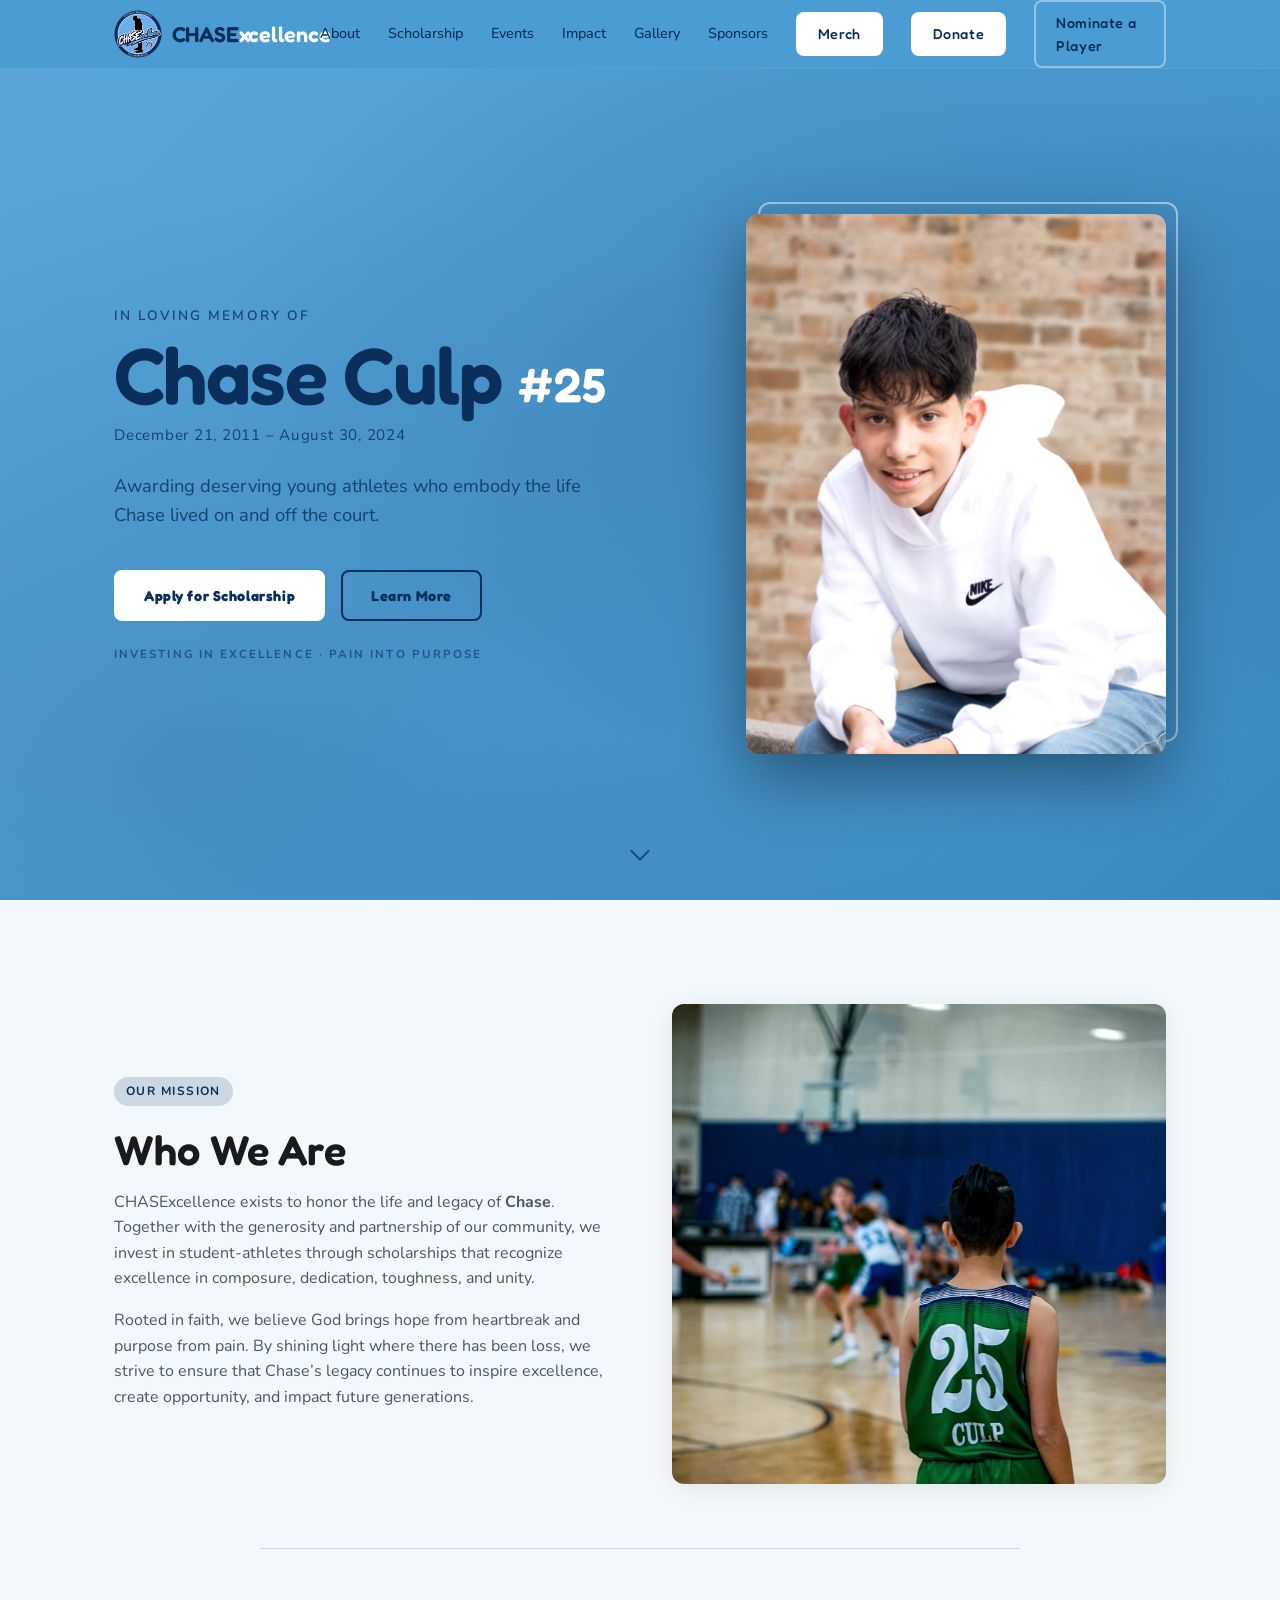
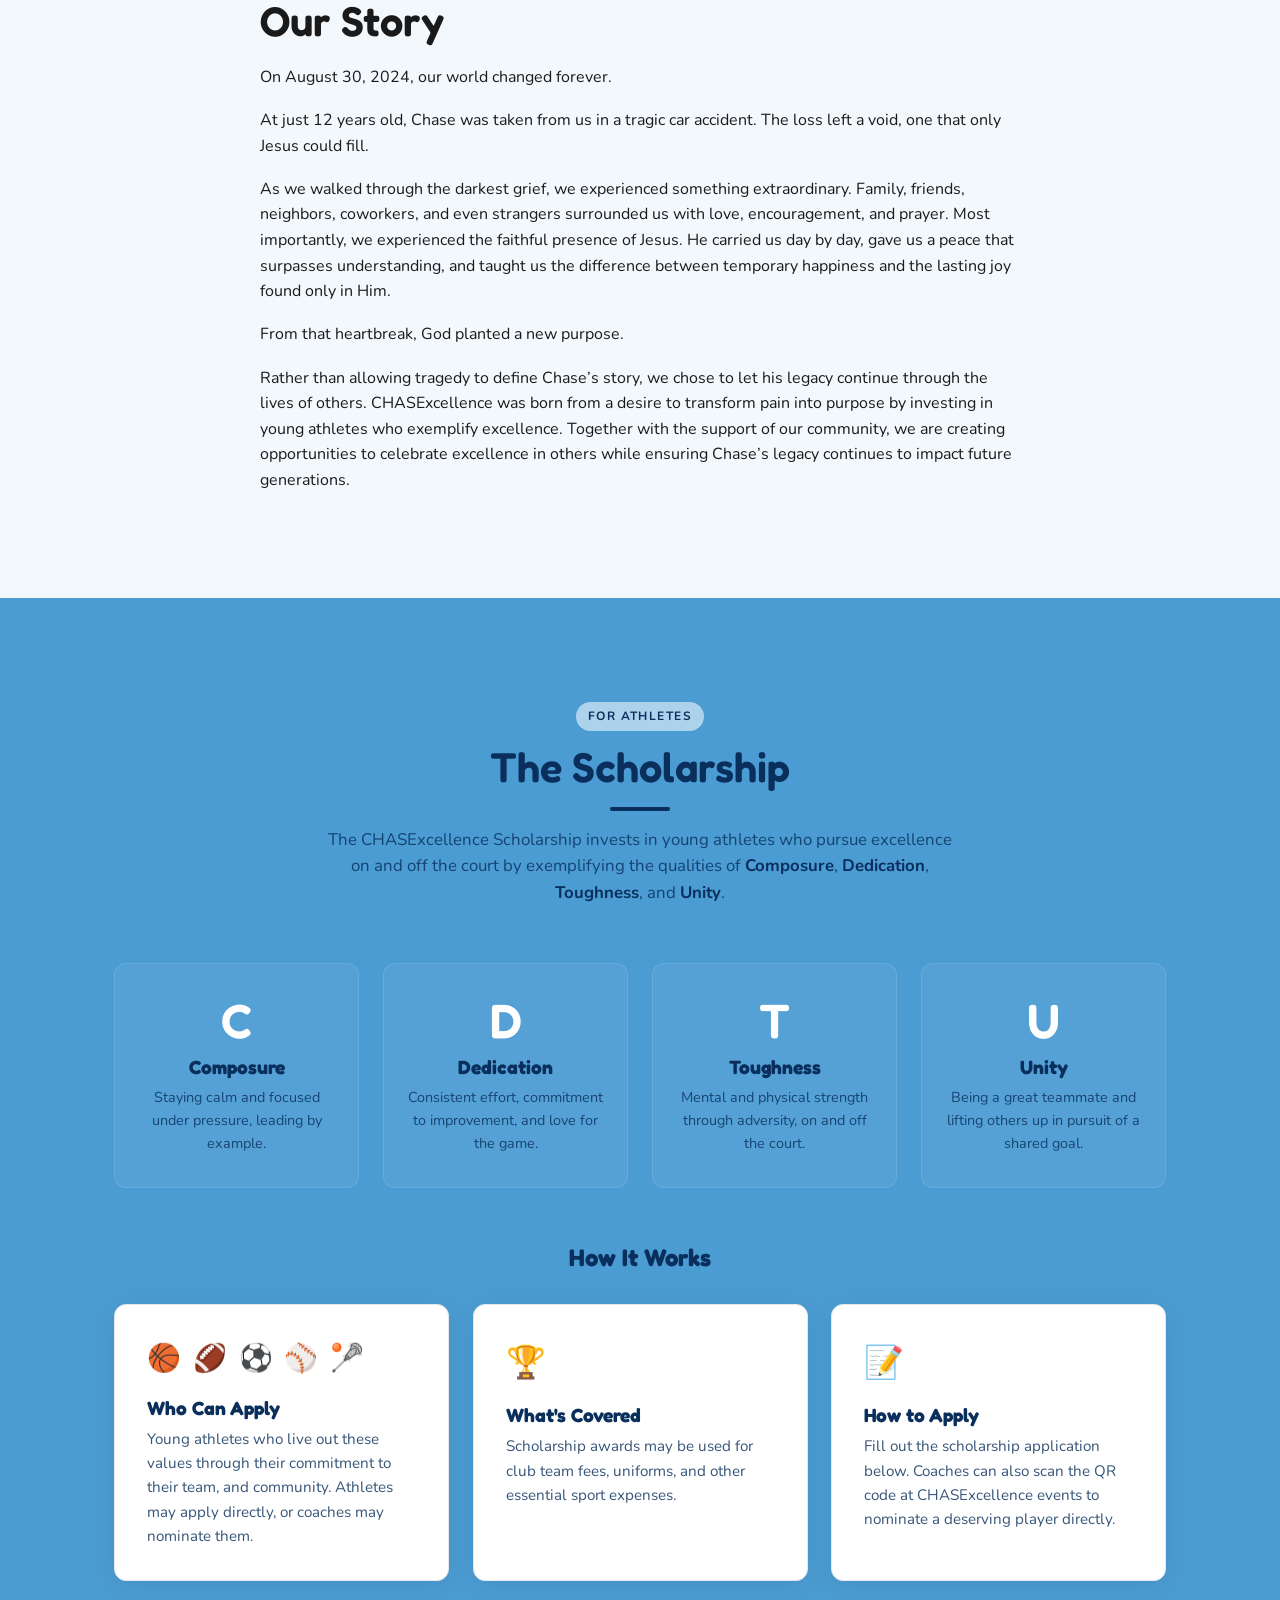
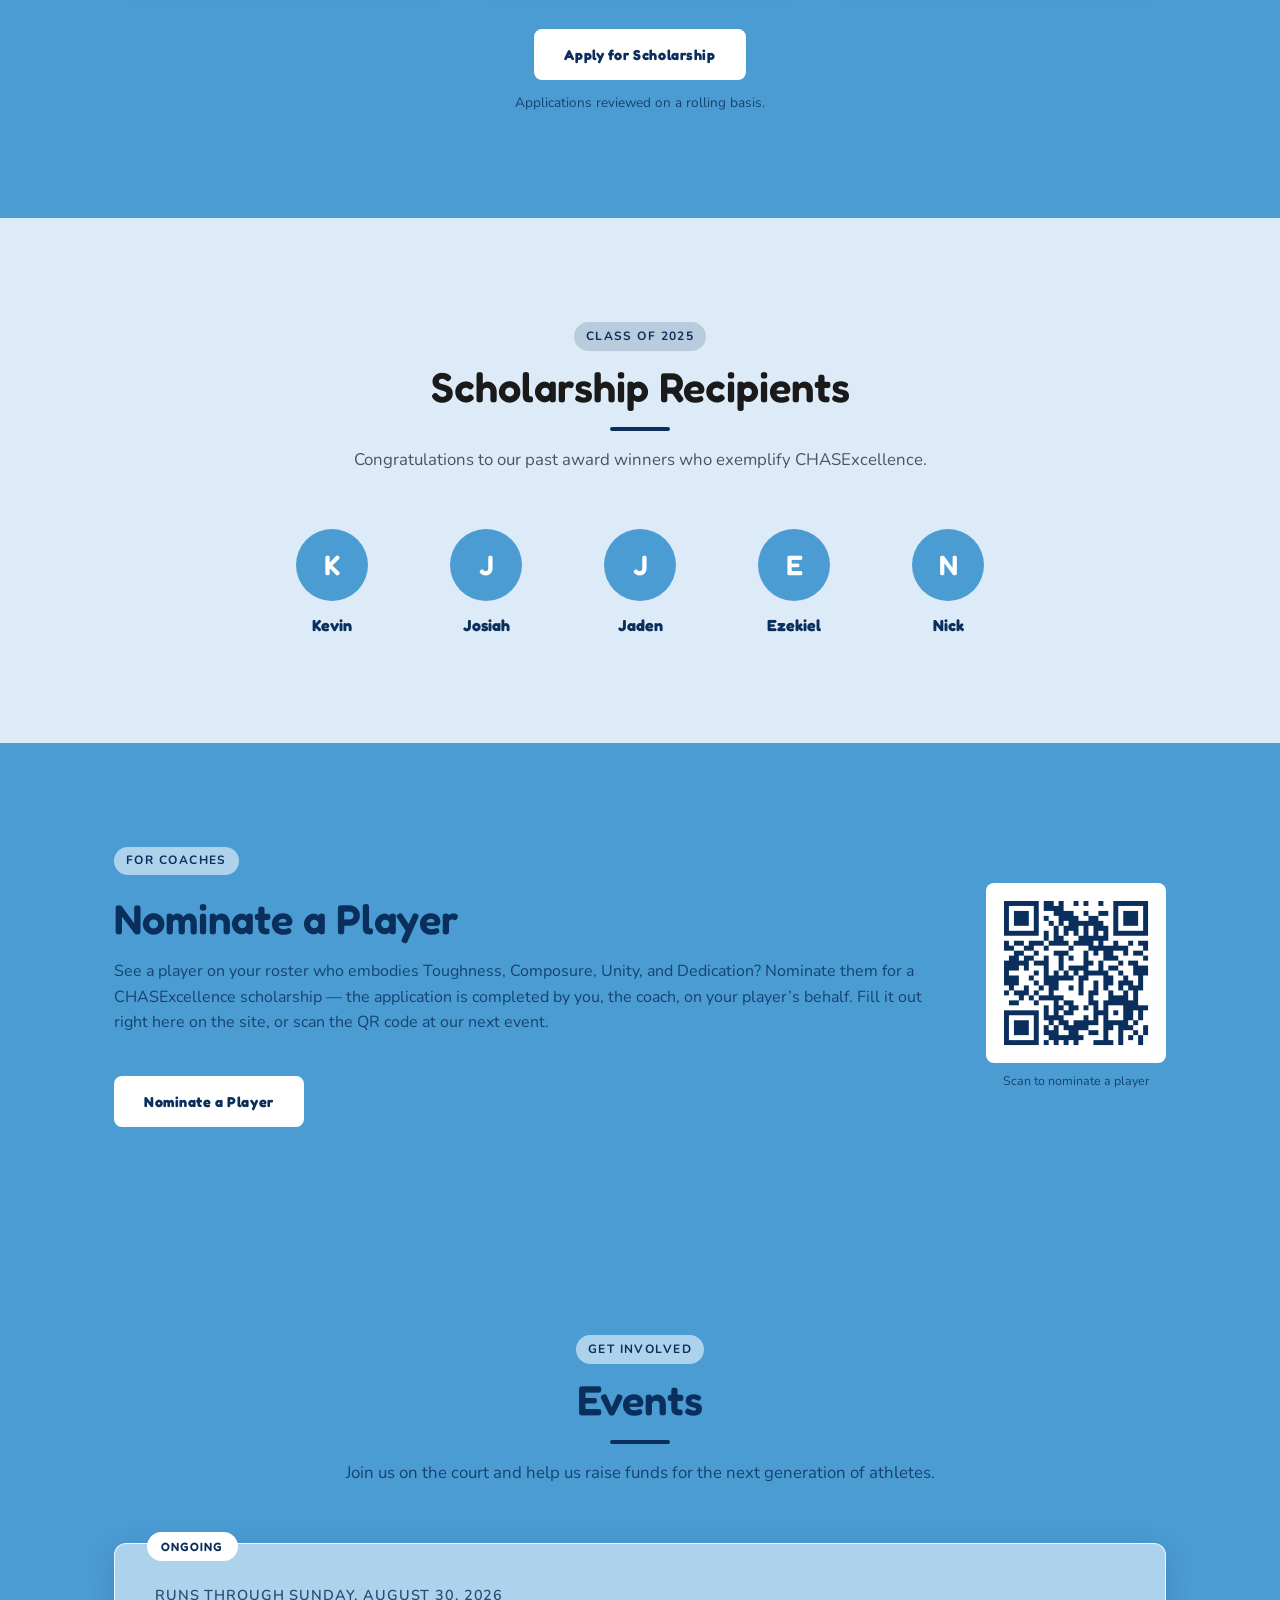
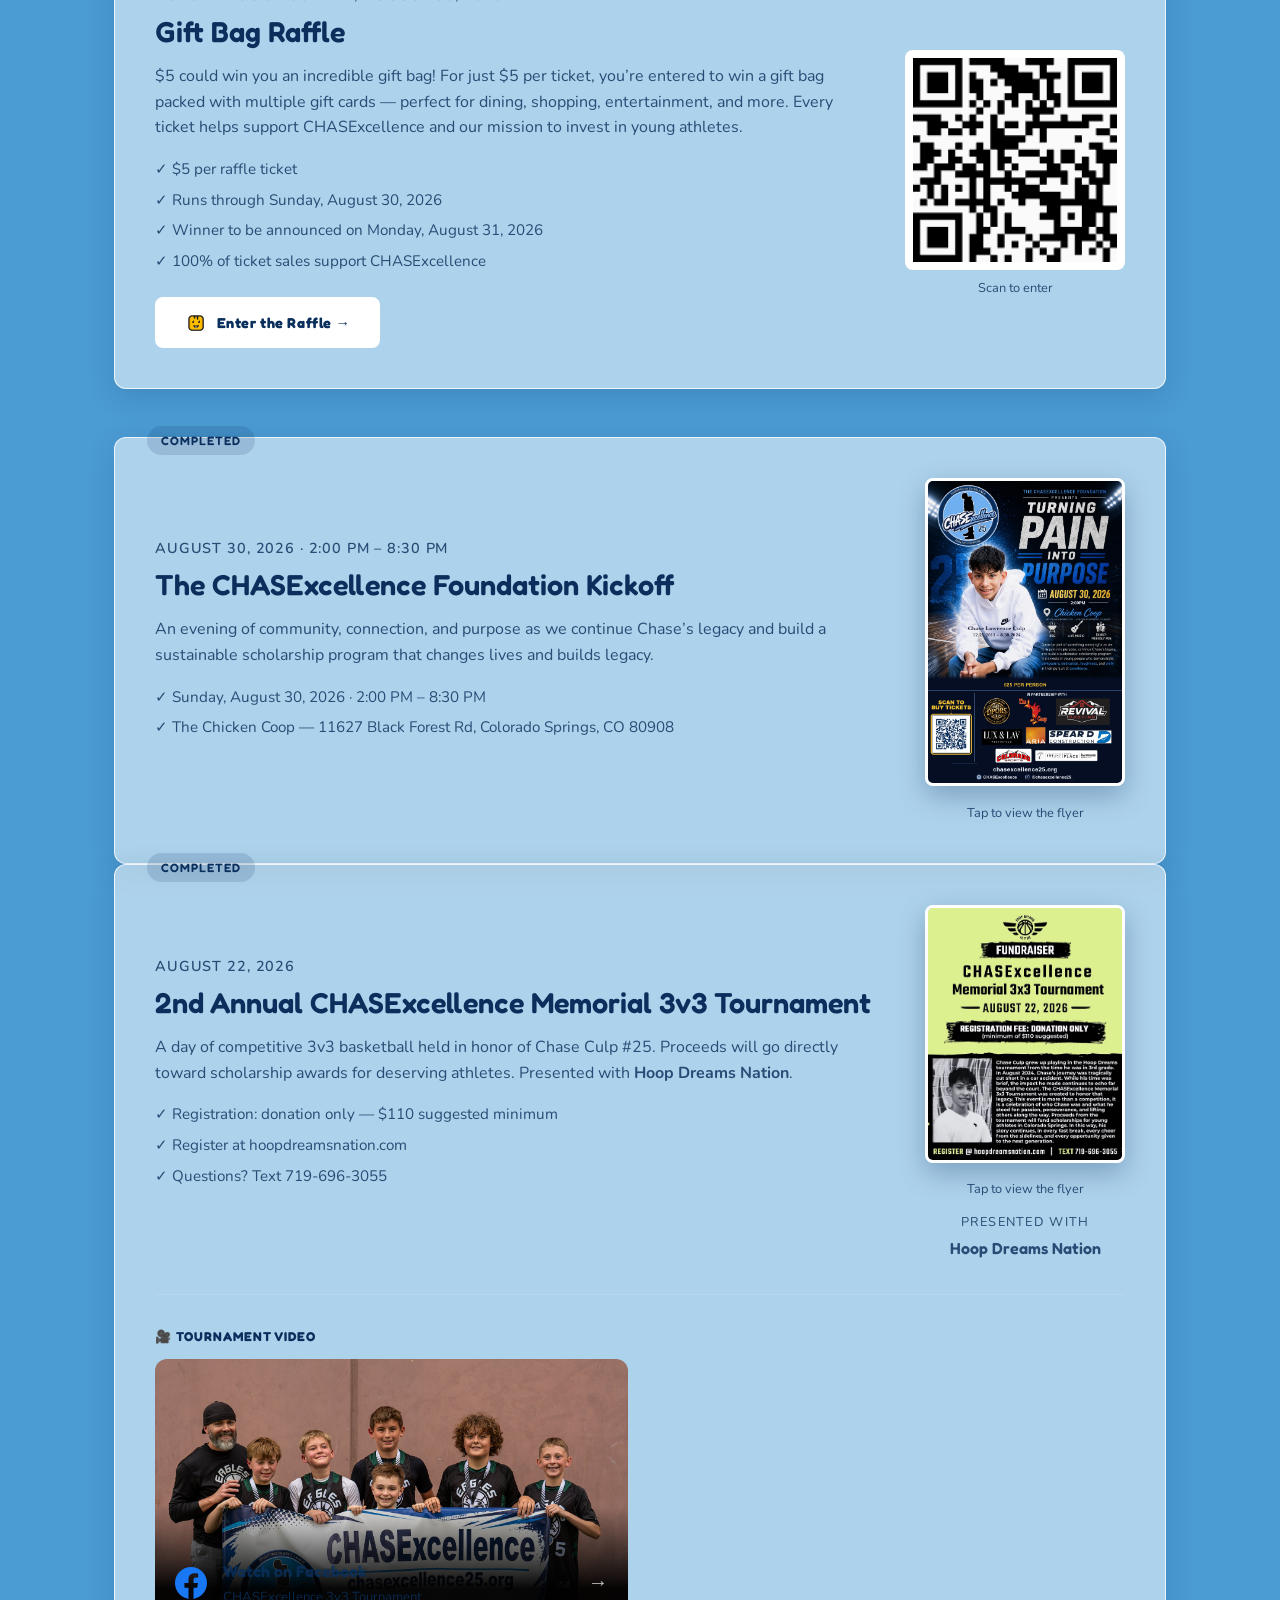
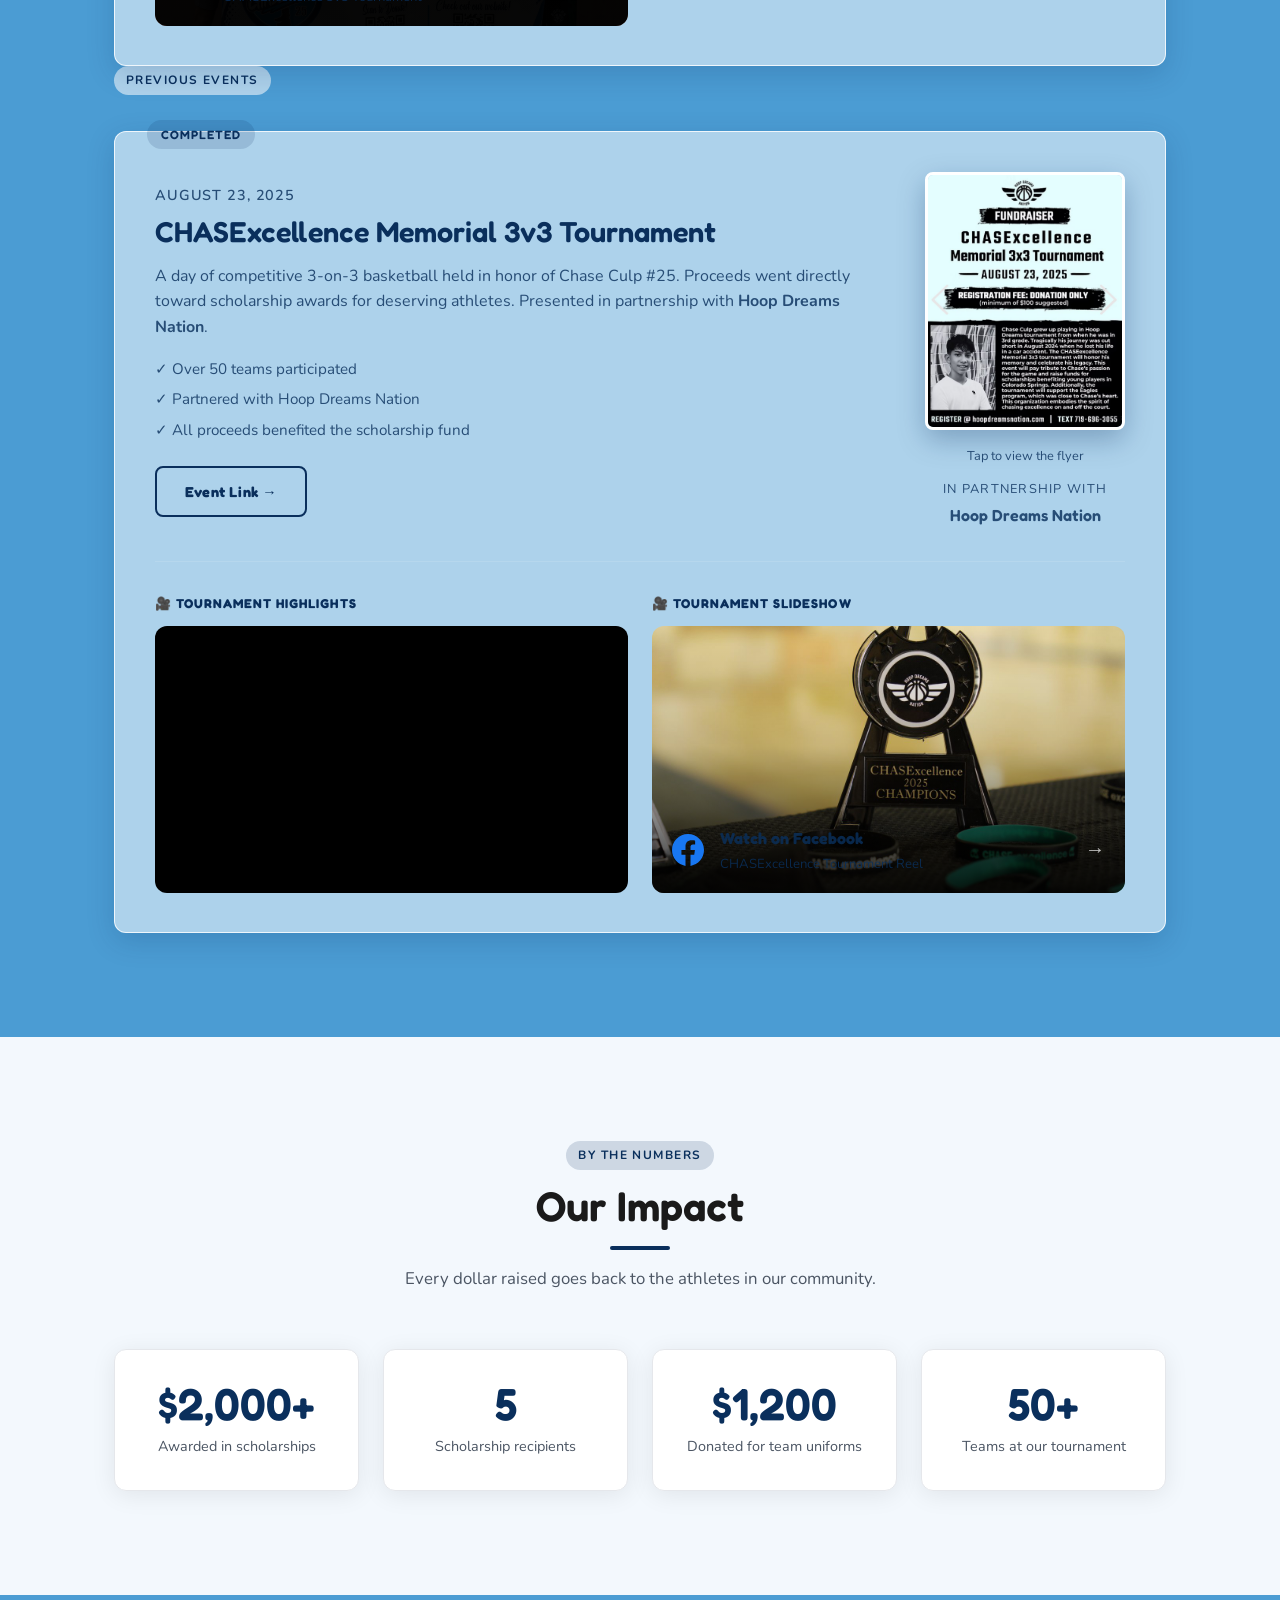
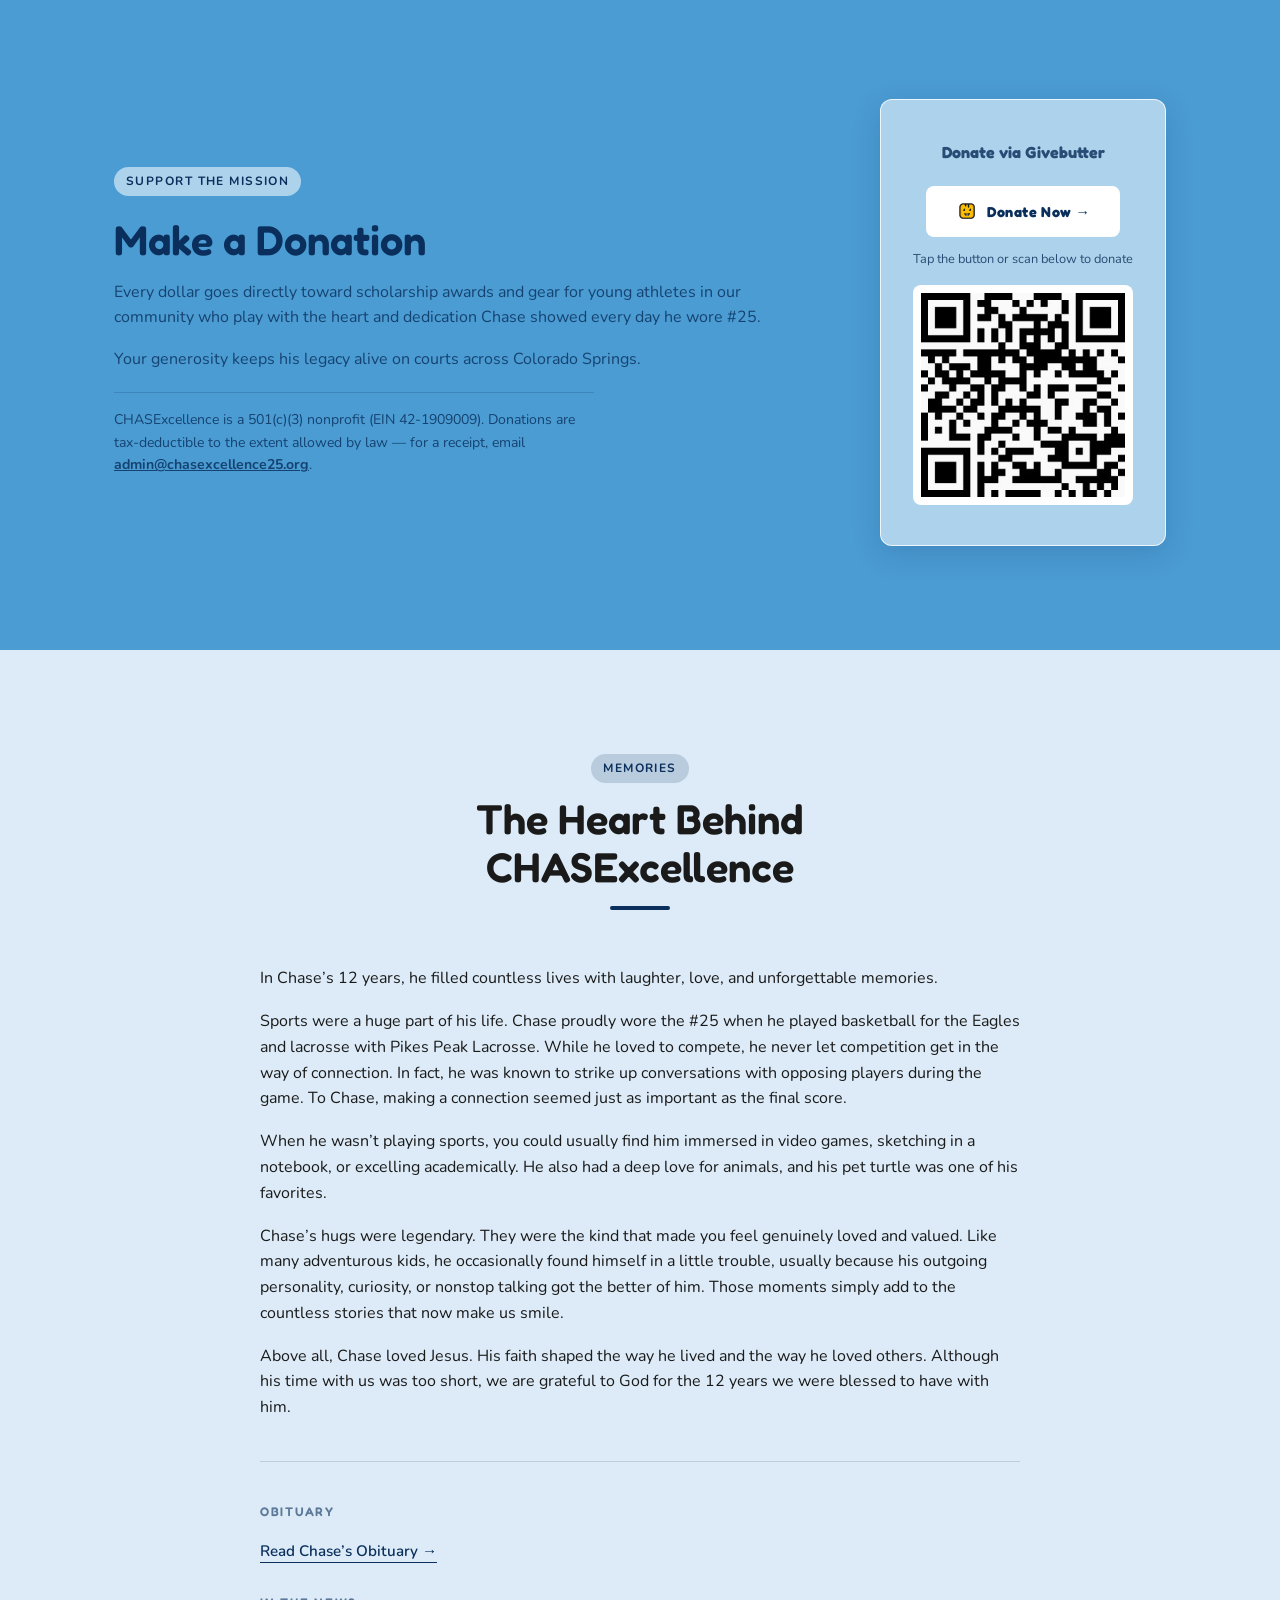
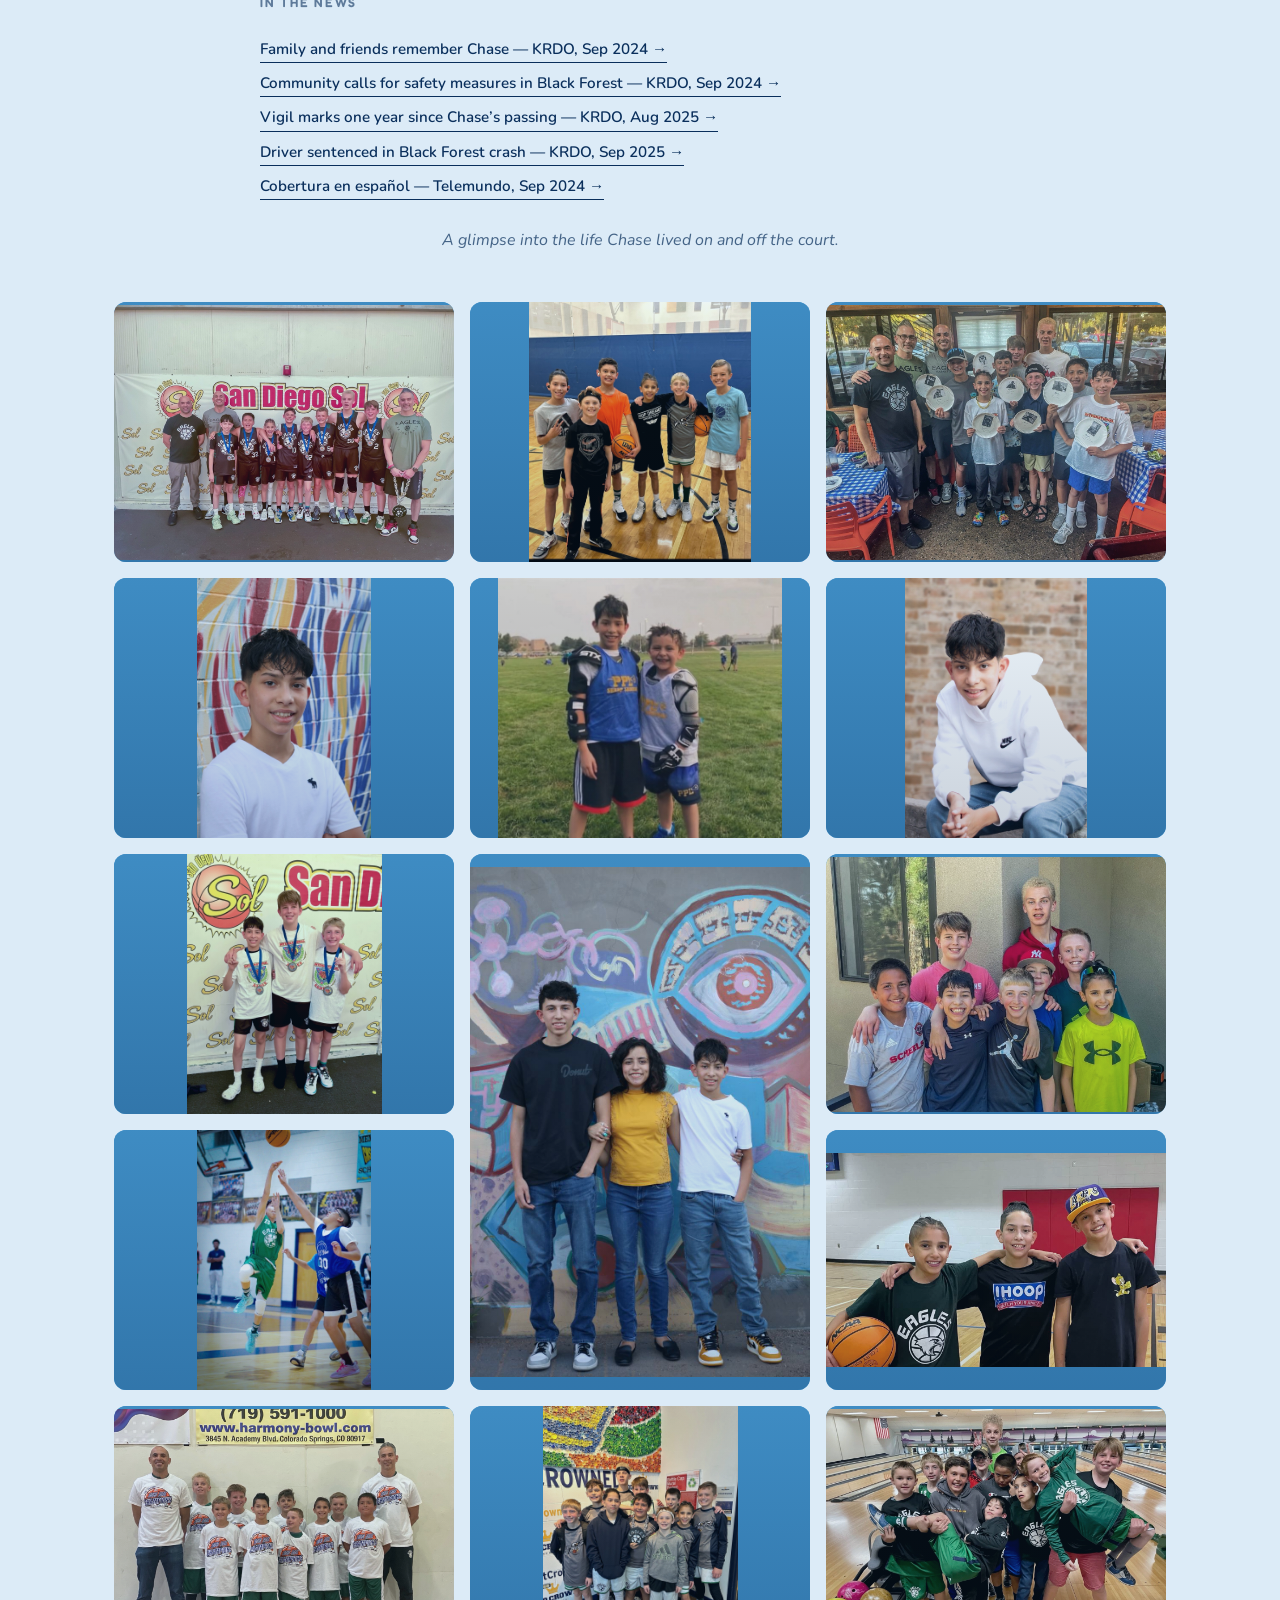
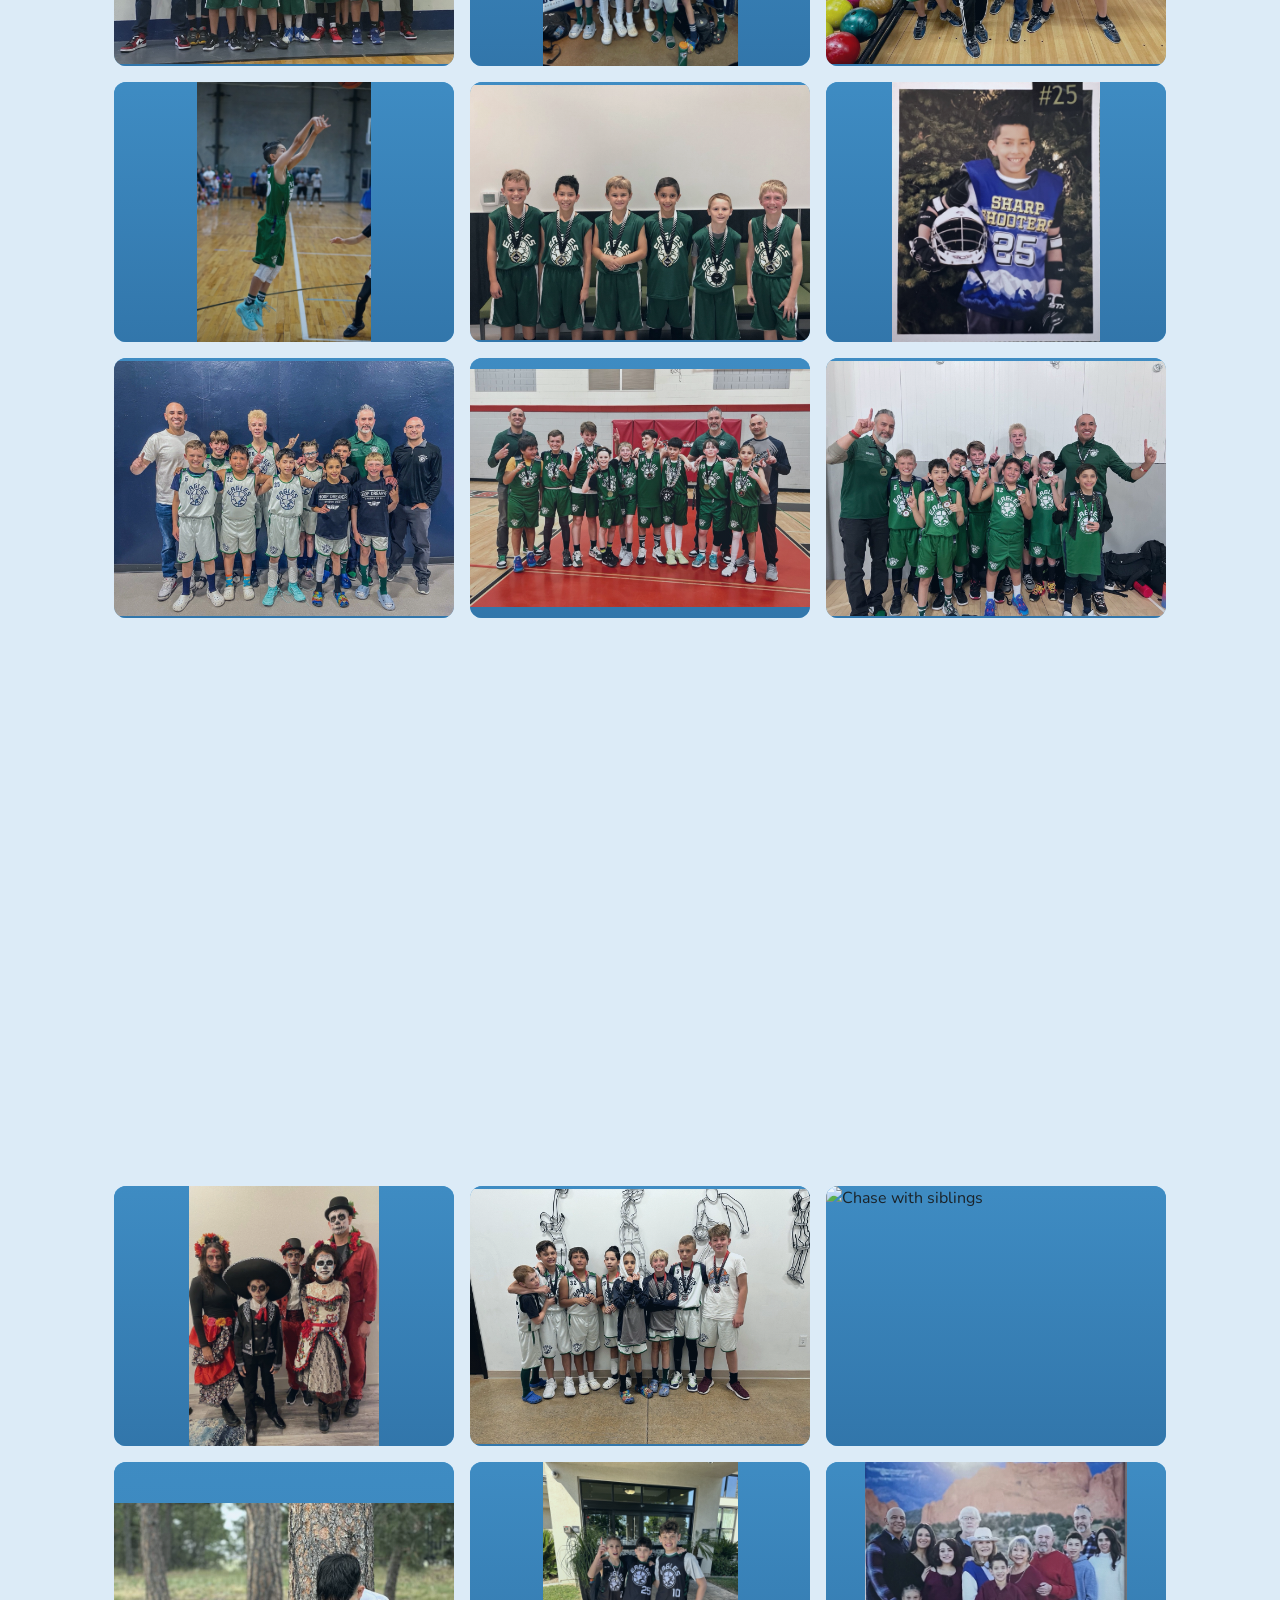
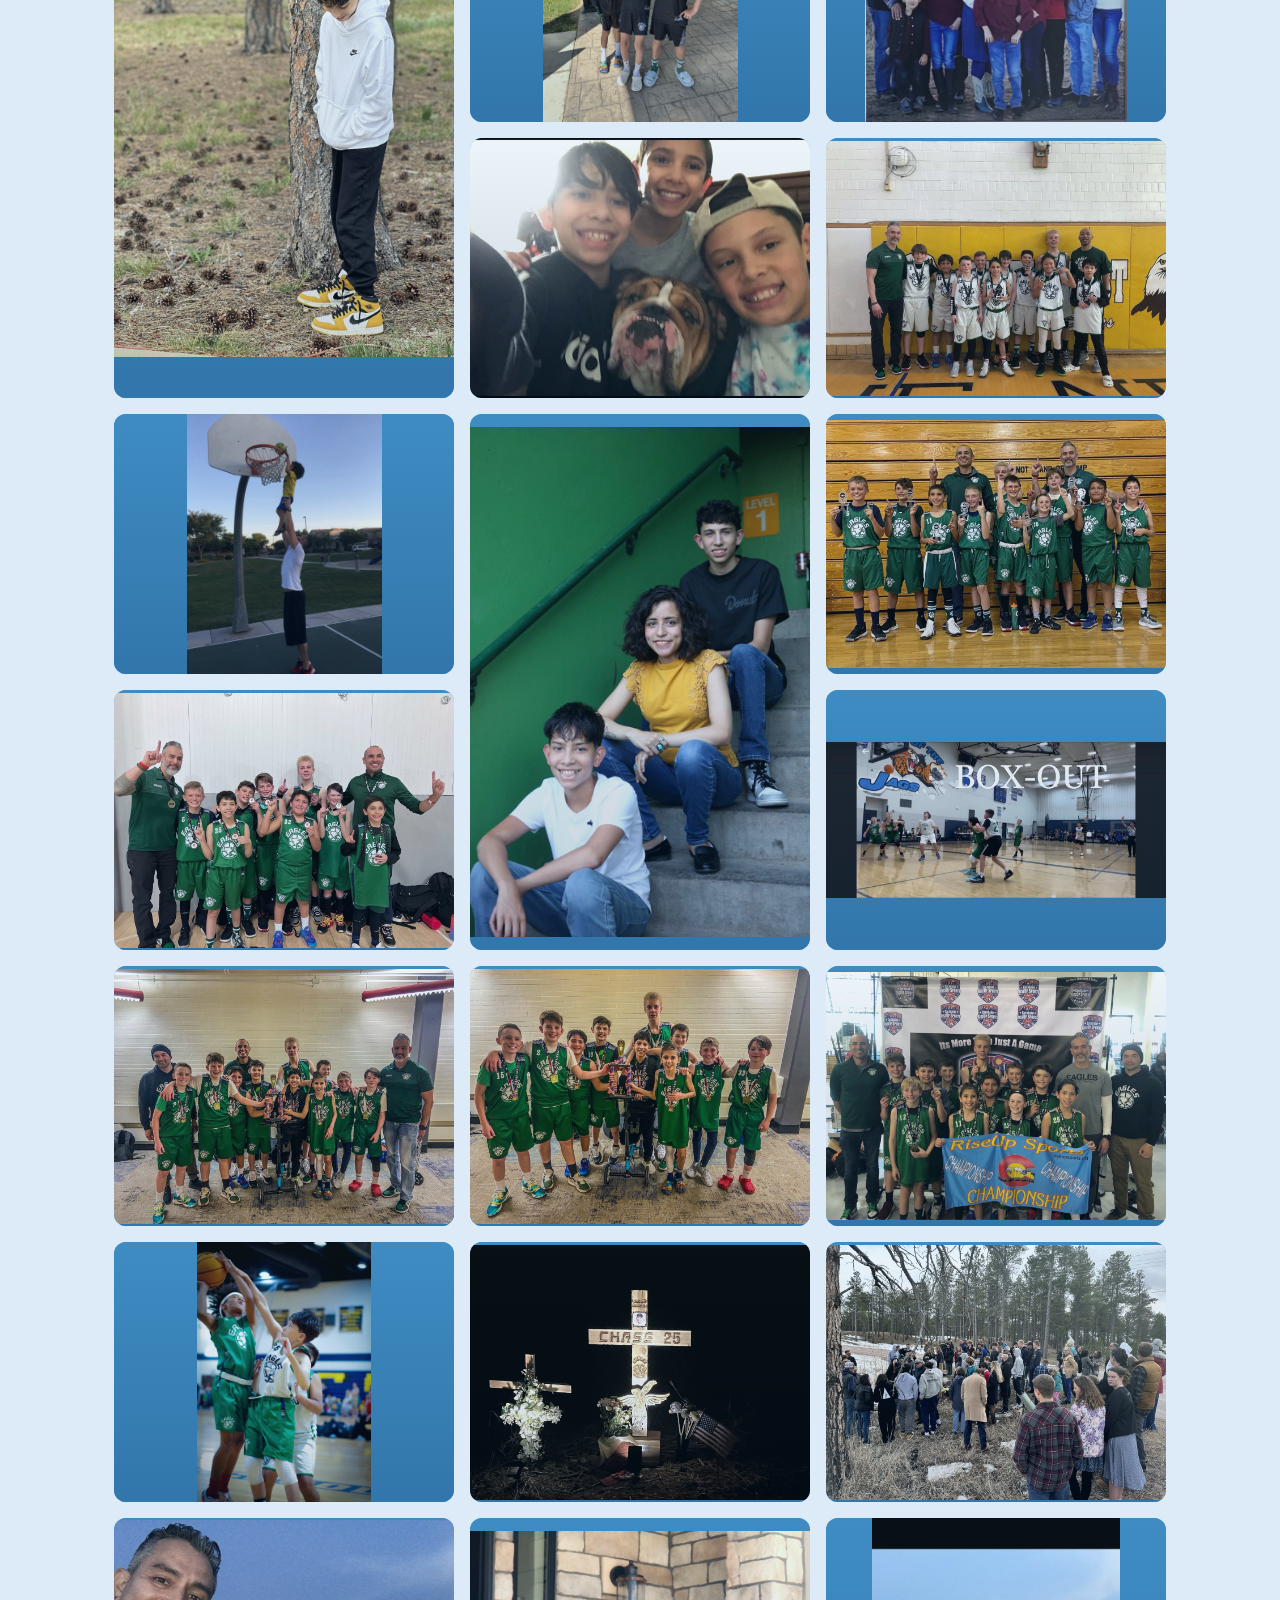
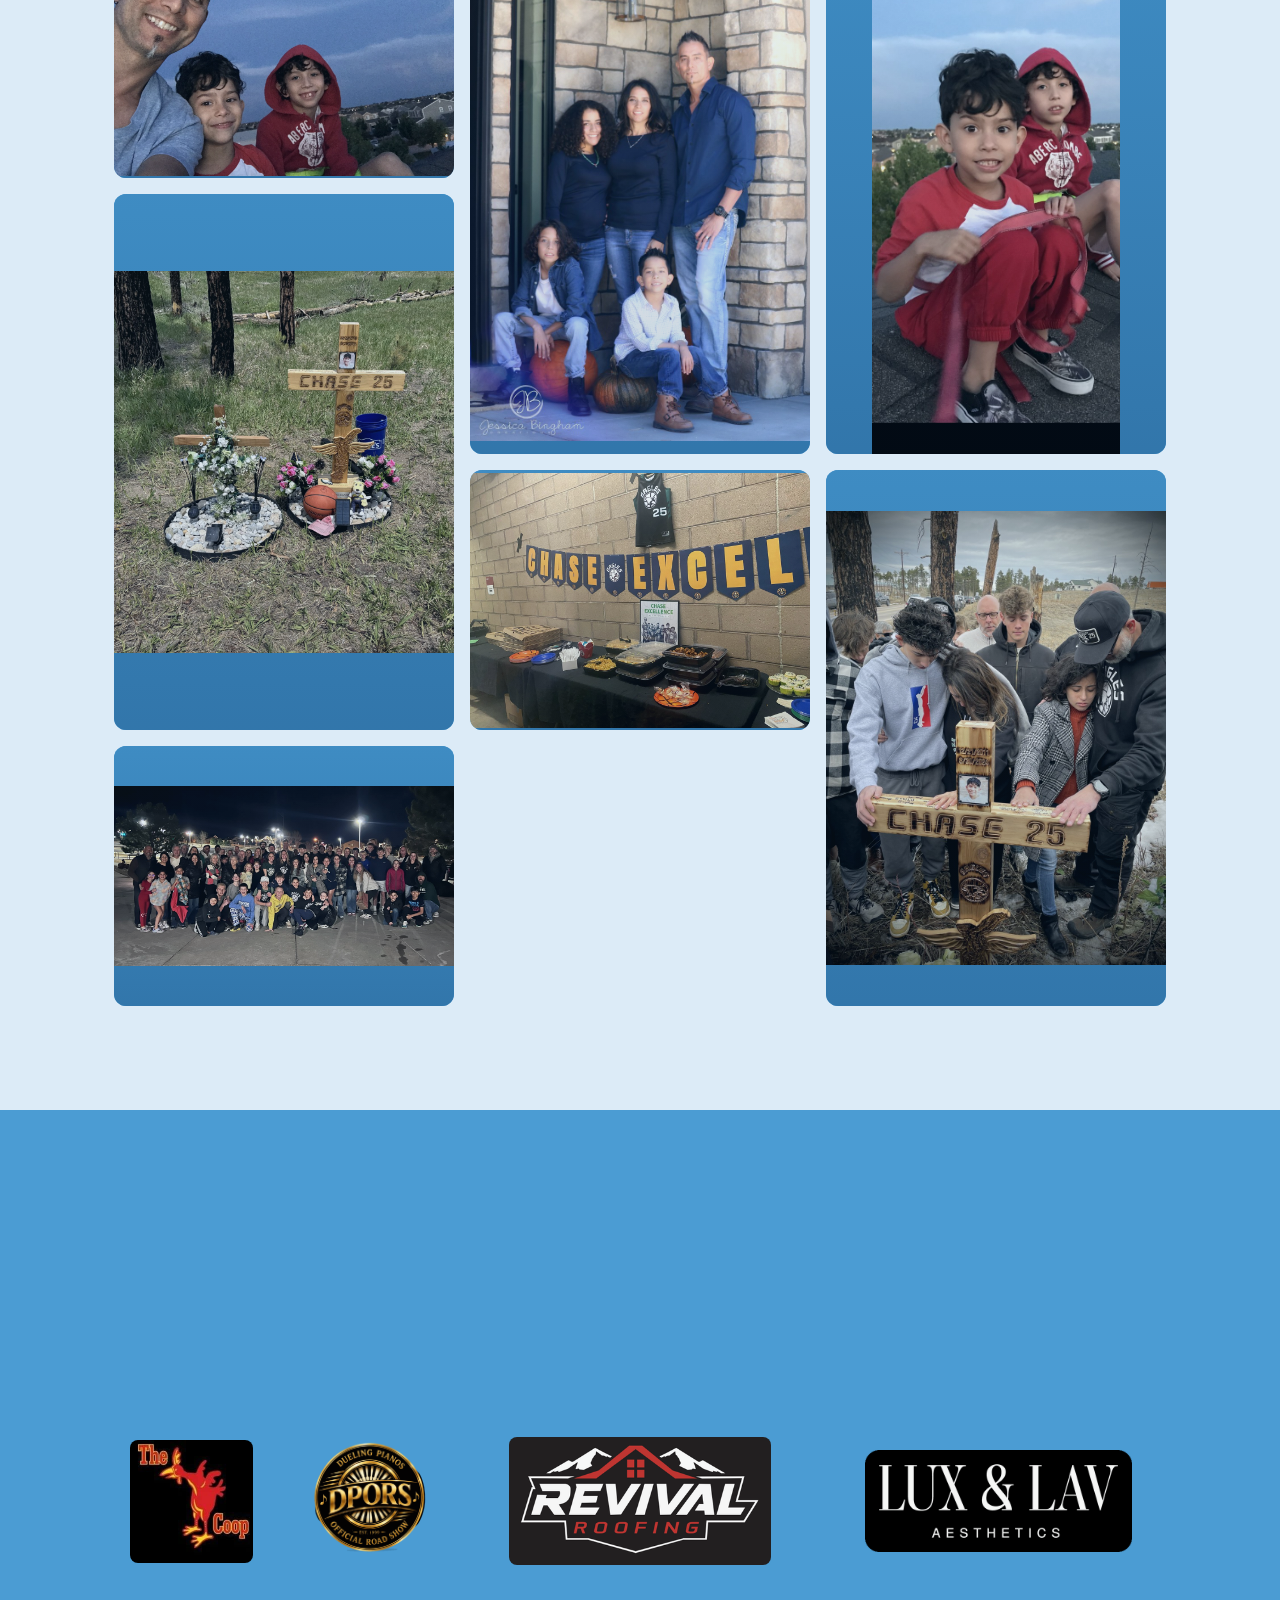
==== index.html @ 6e38c56e "Mark Kickoff event as Completed, remove its ticket/donate CTAs Badge/card styling now matches the co" ====
<!DOCTYPE html>
<html lang="en">
<head>
  <meta charset="UTF-8" />
  <meta name="viewport" content="width=device-width, initial-scale=1.0" />
  <title>CHASExcellence | Youth Athlete Scholarship</title>
  <meta name="description" content="CHASExcellence awards scholarships to young athletes in memory of Chase Culp #25 — investing in excellence, turning pain into purpose." />
  <meta property="og:type" content="website" />
  <meta property="og:site_name" content="CHASExcellence" />
  <meta property="og:title" content="CHASExcellence | In Loving Memory of Chase Culp #25" />
  <meta property="og:description" content="Awarding deserving young athletes who embody the life Chase lived on and off the court. Investing in Excellence — Pain into Purpose." />
  <meta property="og:url" content="https://chasexcellence25.org/" />
  <meta property="og:image" content="https://chasexcellence25.org/images/chase-portrait.jpg" />
  <meta name="twitter:card" content="summary_large_image" />
  <meta name="twitter:title" content="CHASExcellence | In Loving Memory of Chase Culp #25" />
  <meta name="twitter:description" content="Awarding deserving young athletes who embody the life Chase lived on and off the court." />
  <meta name="twitter:image" content="https://chasexcellence25.org/images/chase-portrait.jpg" />
  <link rel="icon" type="image/png" sizes="32x32" href="images/favicon-32.png" />
  <link rel="icon" type="image/png" sizes="64x64" href="images/favicon-64.png" />
  <link rel="apple-touch-icon" href="images/apple-touch-icon.png" />
  <link rel="preconnect" href="https://fonts.googleapis.com" />
  <link rel="preconnect" href="https://fonts.gstatic.com" crossorigin />
  <link href="https://fonts.googleapis.com/css2?family=Fredoka:wght@400;500;600;700&family=Nunito:wght@400;600;700;800;900&family=Montserrat:wght@400;600;700;800;900&family=Inter:wght@400;500;600&display=swap" rel="stylesheet" />
  <link rel="stylesheet" href="style.css" />
</head>
<body>

  <!-- NAV -->
  <header class="nav">
    <div class="container nav-inner">
      <a href="#hero" class="nav-logo"><img src="images/logo-badge.png" alt="" class="nav-badge" />CHASE<span>xcellence</span></a>
      <button class="nav-toggle" aria-label="Open menu" onclick="toggleMenu()">&#9776;</button>
      <nav class="nav-links" id="navLinks">
        <a href="#about">About</a>
        <a href="#scholarship">Scholarship</a>
        <a href="#events">Events</a>
        <a href="#impact">Impact</a>
        <a href="#gallery">Gallery</a>
        <a href="#sponsors">Sponsors</a>
        <a href="https://colosports.chipply.com/CHASExcllence25/?action=viewall" target="_blank" rel="noopener" class="btn btn-nav">Merch</a>
        <a href="https://givebutter.com/raffle-gift-bag-ewvz7d" target="_blank" rel="noopener" class="btn btn-nav" id="navRaffle">Raffle</a>
        <a href="https://givebutter.com/chasexcellence-general-donation-avlssz" target="_blank" rel="noopener" class="btn btn-nav">Donate</a>
        <a href="#nominate" class="btn btn-nav btn-nav-outline">Nominate a Player</a>
      </nav>
    </div>
  </header>

  <!-- HERO -->
  <section class="hero" id="hero">
    <div class="hero-overlay"></div>
    <div class="container hero-split">
      <div class="hero-content">
        <p class="hero-memory">In Loving Memory of</p>
        <h1 class="hero-name">Chase Culp <span class="hero-number">#25</span></h1>
        <p class="hero-dates">December 21, 2011 &ndash; August 30, 2024</p>
        <p class="hero-tagline">
          Awarding deserving young athletes who embody the life
          Chase lived on and off the court.
        </p>
        <div class="hero-cta">
          <a href="#scholarship" class="btn btn-primary">Apply for Scholarship</a>
          <a href="#about" class="btn btn-outline">Learn More</a>
        </div>
        <p class="hero-motto">Investing in Excellence &middot; Pain into Purpose</p>
      </div>
      <div class="hero-photo">
        <div class="hero-photo-inner">
          <img src="images/chase-portrait.jpg" alt="Chase Culp" />
        </div>
      </div>
    </div>
    <a href="#about" class="scroll-cue" aria-label="Scroll to content"><span></span></a>
  </section>

  <!-- ABOUT -->
  <section class="section" id="about">
    <div class="container">
      <div class="section-grid">
        <div class="about-text">
          <span class="label">Our Mission</span>
          <h2>Who We Are</h2>
          <p>
            CHASExcellence exists to honor the life and legacy of <strong>Chase</strong>.
            Together with the generosity and partnership of our community, we invest in
            student-athletes through scholarships that recognize excellence in composure,
            dedication, toughness, and unity.
          </p>
          <p>
            Rooted in faith, we believe God brings hope from heartbreak and purpose from pain.
            By shining light where there has been loss, we strive to ensure that Chase&rsquo;s legacy
            continues to inspire excellence, create opportunity, and impact future generations.
          </p>
        </div>
        <div class="about-photo">
          <img loading="lazy" src="images/chase-25-court.jpg" alt="Chase Culp #25 on the court" />
        </div>
      </div>

      <div class="about-story">
        <h2>Our Story</h2>
        <p>On August 30, 2024, our world changed forever.</p>
        <p>
          At just 12 years old, Chase was taken from us in a tragic car accident. The loss left a
          void, one that only Jesus could fill.
        </p>
        <p>
          As we walked through the darkest grief, we experienced something extraordinary. Family,
          friends, neighbors, coworkers, and even strangers surrounded us with love, encouragement,
          and prayer. Most importantly, we experienced the faithful presence of Jesus. He carried us
          day by day, gave us a peace that surpasses understanding, and taught us the difference
          between temporary happiness and the lasting joy found only in Him.
        </p>
        <p>From that heartbreak, God planted a new purpose.</p>
        <p>
          Rather than allowing tragedy to define Chase&rsquo;s story, we chose to let his legacy
          continue through the lives of others. CHASExcellence was born from a desire to transform
          pain into purpose by investing in young athletes who exemplify excellence. Together with
          the support of our community, we are creating opportunities to celebrate excellence in
          others while ensuring Chase&rsquo;s legacy continues to impact future generations.
        </p>
      </div>

    </div>
  </section>

  <!-- SCHOLARSHIP & CORE VALUES -->
  <section class="section section-dark" id="scholarship">
    <div class="container">
      <div class="section-header">
        <span class="label label-light">For Athletes</span>
        <h2>The Scholarship</h2>
        <p class="section-sub">
          The CHASExcellence Scholarship invests in young athletes who pursue excellence
          on and off the court by exemplifying the qualities of <span class="value-highlight">Composure</span>,
          <span class="value-highlight">Dedication</span>, <span class="value-highlight">Toughness</span>,
          and <span class="value-highlight">Unity</span>.
        </p>
      </div>

      <div class="values-grid" id="values">
        <div class="value-card">
          <div class="value-letter">C</div>
          <h3>Composure</h3>
          <p>Staying calm and focused under pressure, leading by example.</p>
        </div>
        <div class="value-card">
          <div class="value-letter">D</div>
          <h3>Dedication</h3>
          <p>Consistent effort, commitment to improvement, and love for the game.</p>
        </div>
        <div class="value-card">
          <div class="value-letter">T</div>
          <h3>Toughness</h3>
          <p>Mental and physical strength through adversity, on and off the court.</p>
        </div>
        <div class="value-card">
          <div class="value-letter">U</div>
          <h3>Unity</h3>
          <p>Being a great teammate and lifting others up in pursuit of a shared goal.</p>
        </div>
      </div>

      <h3 class="scholarship-midhead">How It Works</h3>
      <div class="scholarship-grid">
        <div class="scholarship-card">
          <div class="card-icon card-icon-sports">&#127936; &#127944; &#9917; &#9918; &#129357;</div>
          <h3>Who Can Apply</h3>
          <p>
            Young athletes who live out these values through their commitment to their team, and
            community. Athletes may apply directly, or coaches may nominate them.
          </p>
        </div>
        <div class="scholarship-card">
          <div class="card-icon">&#127942;</div>
          <h3>What's Covered</h3>
          <p>
            Scholarship awards may be used for club team fees, uniforms, and other essential
            sport expenses.
          </p>
        </div>
        <div class="scholarship-card">
          <div class="card-icon">&#128221;</div>
          <h3>How to Apply</h3>
          <p>
            Fill out the scholarship application below. Coaches can also scan the QR code
            at CHASExcellence events to nominate a deserving player directly.
          </p>
        </div>
      </div>
      <div class="scholarship-cta">
        <a href="apply.html" class="btn btn-primary">Apply for Scholarship</a>
        <p class="cta-note">Applications reviewed on a rolling basis.</p>
      </div>
    </div>
  </section>

  <!-- PAST RECIPIENTS -->
  <section class="section section-green-light" id="recipients">
    <div class="container">
      <div class="section-header">
        <span class="label">Class of 2025</span>
        <h2>Scholarship Recipients</h2>
        <p class="section-sub">Congratulations to our past award winners who exemplify CHASExcellence.</p>
      </div>
      <div class="recipients-grid">
        <div class="recipient-card">
          <div class="recipient-avatar">K</div>
          <p class="recipient-name">Kevin</p>
        </div>
        <div class="recipient-card">
          <div class="recipient-avatar">J</div>
          <p class="recipient-name">Josiah</p>
        </div>
        <div class="recipient-card">
          <div class="recipient-avatar">J</div>
          <p class="recipient-name">Jaden</p>
        </div>
        <div class="recipient-card">
          <div class="recipient-avatar">E</div>
          <p class="recipient-name">Ezekiel</p>
        </div>
        <div class="recipient-card">
          <div class="recipient-avatar">N</div>
          <p class="recipient-name">Nick</p>
        </div>
      </div>
    </div>
  </section>

  <!-- NOMINATE / COACHES -->
  <section class="section section-dark" id="nominate">
    <div class="container">
      <div class="nominate-inner">
        <div>
          <span class="label label-light">For Coaches</span>
          <h2>Nominate a Player</h2>
          <p>
            See a player on your roster who embodies Toughness, Composure, Unity, and Dedication?
            Nominate them for a CHASExcellence scholarship &mdash; the application is completed by
            you, the coach, on your player&rsquo;s behalf. Fill it out right here on the site, or
            scan the QR code at our next event.
          </p>
          <a href="apply.html" class="btn btn-primary" style="margin-top: 1.5rem;">Nominate a Player</a>
        </div>
        <div class="nominate-qr">
          <img loading="lazy" src="images/nominate-qr.png" alt="QR code to nominate a player" />
          <p class="qr-label">Scan to nominate a player</p>
        </div>
      </div>
    </div>
  </section>

  <!-- EVENTS -->
  <section class="section section-dark" id="events">
    <div class="container">
      <div class="section-header">
        <span class="label label-light">Get Involved</span>
        <h2>Events</h2>
        <p class="section-sub">Join us on the court and help us raise funds for the next generation of athletes.</p>
      </div>

      <div class="event-card-featured event-card-upcoming">
        <div class="event-badge">Ongoing</div>
        <div class="event-content">
          <div class="event-info">
            <p class="event-date">Runs through Sunday, August 30, 2026</p>
            <h3 class="event-title">Gift Bag Raffle</h3>
            <p class="event-desc">
              $5 could win you an incredible gift bag! For just $5 per ticket, you&rsquo;re
              entered to win a gift bag packed with multiple gift cards &mdash; perfect for
              dining, shopping, entertainment, and more. Every ticket helps support
              CHASExcellence and our mission to invest in young athletes.
            </p>
            <ul class="event-details">
              <li>&#10003; $5 per raffle ticket</li>
              <li>&#10003; Runs through Sunday, August 30, 2026</li>
              <li>&#10003; Winner to be announced on Monday, August 31, 2026</li>
              <li>&#10003; 100% of ticket sales support CHASExcellence</li>
            </ul>
            <div class="event-cta-row">
              <a href="https://givebutter.com/raffle-gift-bag-ewvz7d" target="_blank" rel="noopener" class="btn btn-primary btn-givebutter">
                <img src="images/givebutter-icon.png" alt="" class="givebutter-icon" />
                Enter the Raffle &rarr;
              </a>
            </div>
          </div>
          <div class="event-visual">
            <img loading="lazy" src="images/raffle-giftbag-qr.png" alt="QR code to enter the CHASExcellence Gift Bag Raffle" class="donate-qr" />
            <p class="event-flyer-caption">Scan to enter</p>
          </div>
        </div>
      </div>

      <div class="event-card-featured event-card-past">
        <div class="event-badge event-badge-past">Completed</div>
        <div class="event-content">
          <div class="event-info">
            <p class="event-date">August 30, 2026 &middot; 2:00 PM &ndash; 8:30 PM</p>
            <h3 class="event-title">The CHASExcellence Foundation Kickoff</h3>
            <p class="event-desc">
              An evening of community, connection, and purpose as we continue Chase&rsquo;s
              legacy and build a sustainable scholarship program that changes lives and
              builds legacy.
            </p>
            <ul class="event-details">
              <li>&#10003; Sunday, August 30, 2026 &middot; 2:00 PM &ndash; 8:30 PM</li>
              <li>&#10003; The Chicken Coop &mdash; 11627 Black Forest Rd, Colorado Springs, CO 80908</li>
            </ul>
          </div>
          <div class="event-visual">
            <a href="images/kickoff-flyer-2026.jpg" target="_blank" rel="noopener" class="event-flyer-link">
              <img loading="lazy" src="images/kickoff-flyer-2026.jpg" alt="CHASExcellence Foundation Kickoff flyer" class="event-flyer" />
            </a>
            <p class="event-flyer-caption">Tap to view the flyer</p>
          </div>
        </div>
      </div>

      <div class="event-card-featured event-card-past">
        <div class="event-badge event-badge-past">Completed</div>
        <div class="event-content">
          <div class="event-info">
            <p class="event-date">August 22, 2026</p>
            <h3 class="event-title">2nd Annual CHASExcellence Memorial 3v3 Tournament</h3>
            <p class="event-desc">
              A day of competitive 3v3 basketball held in honor of Chase Culp #25.
              Proceeds will go directly toward scholarship awards for deserving athletes.
              Presented with <strong>Hoop Dreams Nation</strong>.
            </p>
            <ul class="event-details">
              <li>&#10003; Registration: donation only &mdash; $110 suggested minimum</li>
              <li>&#10003; Register at hoopdreamsnation.com</li>
              <li>&#10003; Questions? Text 719-696-3055</li>
            </ul>
          </div>
          <div class="event-visual">
            <a href="images/tourney-flyer-2026.jpg" target="_blank" rel="noopener" class="event-flyer-link">
              <img loading="lazy" src="images/tourney-flyer-2026.jpg" alt="2026 CHASExcellence Memorial 3v3 Tournament flyer" class="event-flyer" />
            </a>
            <p class="event-flyer-caption">Tap to view the flyer</p>
            <p class="event-partner">Presented with</p>
            <p class="event-partner-name">Hoop Dreams Nation</p>
          </div>
        </div>

        <!-- Event Media -->
        <div class="event-media">
        <div class="event-media-item">
          <div class="event-media-label">&#127909; Tournament Video</div>
          <a href="https://www.facebook.com/share/v/1FpgUqPhRy/" target="_blank" rel="noopener" class="facebook-reel-card" style="background-image: url('images/tourney-2026-team.jpg'); background-position: center top;">
            <div class="fb-reel-overlay fb-reel-overlay-strong"></div>
            <div class="fb-reel-row">
              <div class="fb-reel-icon">
                <svg viewBox="0 0 24 24" fill="currentColor" width="32" height="32"><path d="M24 12.073c0-6.627-5.373-12-12-12s-12 5.373-12 12c0 5.99 4.388 10.954 10.125 11.854v-8.385H7.078v-3.47h3.047V9.43c0-3.007 1.792-4.669 4.533-4.669 1.312 0 2.686.235 2.686.235v2.953H15.83c-1.491 0-1.956.925-1.956 1.874v2.25h3.328l-.532 3.47h-2.796v8.385C19.612 23.027 24 18.062 24 12.073z"/></svg>
              </div>
              <div class="fb-reel-text">
                <p class="fb-reel-title">Watch on Facebook</p>
                <p class="fb-reel-sub">CHASExcellence 3v3 Tournament</p>
              </div>
              <div class="fb-reel-arrow">&rarr;</div>
            </div>
          </a>
        </div>
        </div>
      </div>

      <div class="events-past-header">
        <span class="label label-light">Previous Events</span>
      </div>
      <div class="event-card-featured event-card-past">
        <div class="event-badge event-badge-past">Completed</div>
        <div class="event-content">
          <div class="event-info">
            <p class="event-date">August 23, 2025</p>
            <h3 class="event-title">CHASExcellence Memorial 3v3 Tournament</h3>
            <p class="event-desc">
              A day of competitive 3-on-3 basketball held in honor of Chase Culp #25.
              Proceeds went directly toward scholarship awards for deserving athletes.
              Presented in partnership with <strong>Hoop Dreams Nation</strong>.
            </p>
            <ul class="event-details">
              <li>&#10003; Over 50 teams participated</li>
              <li>&#10003; Partnered with Hoop Dreams Nation</li>
              <li>&#10003; All proceeds benefited the scholarship fund</li>
            </ul>
            <a href="https://www.hoopdreamsnation.com/event-details/chasexcellence-memorial-3x3-tournament" target="_blank" rel="noopener" class="btn btn-outline">Event Link &rarr;</a>
          </div>
          <div class="event-visual">
            <a href="images/tourney-flyer-2025.jpg" target="_blank" rel="noopener" class="event-flyer-link">
              <img loading="lazy" src="images/tourney-flyer-2025.jpg" alt="2025 CHASExcellence Memorial 3v3 Tournament flyer" class="event-flyer" />
            </a>
            <p class="event-flyer-caption">Tap to view the flyer</p>
            <p class="event-partner">In partnership with</p>
            <p class="event-partner-name">Hoop Dreams Nation</p>
          </div>
        </div>

        <!-- Event Media -->
        <div class="event-media">
        <div class="event-media-item">
          <div class="event-media-label">&#127909; Tournament Highlights</div>
          <div class="video-wrapper">
            <iframe
              src="https://www.youtube.com/embed/zlH1NrQZjcM"
              title="CHASExcellence Memorial 3v3 Tournament"
              frameborder="0"
              allow="accelerometer; autoplay; clipboard-write; encrypted-media; gyroscope; picture-in-picture"
              allowfullscreen>
            </iframe>
          </div>
        </div>
        <div class="event-media-item">
          <div class="event-media-label">&#127909; Tournament Slideshow</div>
          <a href="https://www.facebook.com/reel/1841251280155279" target="_blank" rel="noopener" class="facebook-reel-card" style="background-image: url('images/tourney-2025-trophy.jpg');">
            <div class="fb-reel-overlay"></div>
            <div class="fb-reel-row">
              <div class="fb-reel-icon">
                <svg viewBox="0 0 24 24" fill="currentColor" width="32" height="32"><path d="M24 12.073c0-6.627-5.373-12-12-12s-12 5.373-12 12c0 5.99 4.388 10.954 10.125 11.854v-8.385H7.078v-3.47h3.047V9.43c0-3.007 1.792-4.669 4.533-4.669 1.312 0 2.686.235 2.686.235v2.953H15.83c-1.491 0-1.956.925-1.956 1.874v2.25h3.328l-.532 3.47h-2.796v8.385C19.612 23.027 24 18.062 24 12.073z"/></svg>
              </div>
              <div class="fb-reel-text">
                <p class="fb-reel-title">Watch on Facebook</p>
                <p class="fb-reel-sub">CHASExcellence Tournament Reel</p>
              </div>
              <div class="fb-reel-arrow">&rarr;</div>
            </div>
          </a>
        </div>
      </div>
    </div>
  </section>

  <!-- IMPACT -->
  <section class="section" id="impact">
    <div class="container">
      <div class="section-header">
        <span class="label">By the Numbers</span>
        <h2>Our Impact</h2>
        <p class="section-sub">Every dollar raised goes back to the athletes in our community.</p>
      </div>
      <div class="impact-grid">
        <div class="impact-stat">
          <div class="stat-number">$2,000<span>+</span></div>
          <p class="stat-label">Awarded in scholarships</p>
        </div>
        <div class="impact-stat">
          <div class="stat-number">5</div>
          <p class="stat-label">Scholarship recipients</p>
        </div>
        <div class="impact-stat">
          <div class="stat-number">$1,200</div>
          <p class="stat-label">Donated for team uniforms</p>
        </div>
        <div class="impact-stat">
          <div class="stat-number">50<span>+</span></div>
          <p class="stat-label">Teams at our tournament</p>
        </div>
      </div>
    </div>
  </section>

  <!-- DONATE -->
  <section class="section section-dark" id="donate">
    <div class="container">
      <div class="donate-inner">
        <div class="donate-text">
          <span class="label label-light">Support the Mission</span>
          <h2>Make a Donation</h2>
          <p>
            Every dollar goes directly toward scholarship awards and gear for young athletes
            in our community who play with the heart and dedication Chase showed every day he
            wore #25.
          </p>
          <p>Your generosity keeps his legacy alive on courts across Colorado Springs.</p>
          <p class="donate-tax">CHASExcellence is a 501(c)(3) nonprofit (EIN 42-1909009). Donations are tax-deductible to the extent allowed by law &mdash; for a receipt, email <a href="mailto:admin@chasexcellence25.org">admin@chasexcellence25.org</a>.</p>
        </div>
        <div class="donate-payment-methods">
          <div class="donate-card">
            <p class="donate-card-title">Donate via Givebutter</p>
            <a href="https://givebutter.com/chasexcellence-general-donation-avlssz" target="_blank" rel="noopener" class="btn btn-primary btn-givebutter">
              <img src="images/givebutter-icon.png" alt="" class="givebutter-icon" />
              Donate Now &rarr;
            </a>
            <p class="donate-note">Tap the button or scan below to donate</p>
            <img loading="lazy" src="images/givebutter-general-qr.jpg" alt="QR code for CHASExcellence general donation on Givebutter" class="donate-qr" />
          </div>
        </div>
      </div>
    </div>
  </section>

  <!-- GALLERY -->
  <section class="section section-green-light" id="gallery">
    <div class="container">
      <div class="section-header">
        <span class="label">Memories</span>
        <h2>The Heart Behind CHASExcellence</h2>
      </div>

      <div class="gallery-intro">
        <p>In Chase&rsquo;s 12 years, he filled countless lives with laughter, love, and unforgettable memories.</p>
        <p>
          Sports were a huge part of his life. Chase proudly wore the #25 when he played basketball
          for the Eagles and lacrosse with Pikes Peak Lacrosse. While he loved to compete, he never
          let competition get in the way of connection. In fact, he was known to strike up
          conversations with opposing players during the game. To Chase, making a connection seemed
          just as important as the final score.
        </p>
        <p>
          When he wasn&rsquo;t playing sports, you could usually find him immersed in video games,
          sketching in a notebook, or excelling academically. He also had a deep love for animals,
          and his pet turtle was one of his favorites.
        </p>
        <p>
          Chase&rsquo;s hugs were legendary. They were the kind that made you feel genuinely loved and
          valued. Like many adventurous kids, he occasionally found himself in a little trouble,
          usually because his outgoing personality, curiosity, or nonstop talking got the better of
          him. Those moments simply add to the countless stories that now make us smile.
        </p>
        <p>
          Above all, Chase loved Jesus. His faith shaped the way he lived and the way he loved
          others. Although his time with us was too short, we are grateful to God for the 12 years we
          were blessed to have with him.
        </p>

        <div class="about-remembrance">
          <div class="remembrance-group">
            <p class="about-news-label">Obituary</p>
            <a href="https://www.dignitymemorial.com/obituaries/colorado-springs-co/chase-culp-11976630" target="_blank" rel="noopener" class="link-underline">Read Chase&rsquo;s Obituary &rarr;</a>
          </div>
          <div class="remembrance-group">
            <p class="about-news-label">In the News</p>
            <div class="about-links">
              <a href="https://krdo.com/news/2024/09/05/family-and-friends-remember-12-year-old-killed-in-black-forest-crash/" target="_blank" rel="noopener" class="link-underline">Family and friends remember Chase &mdash; KRDO, Sep 2024 &rarr;</a>
              <a href="https://krdo.com/news/2024/09/04/community-calls-for-additional-safety-measures-in-black-forest-following-deadly-crash/" target="_blank" rel="noopener" class="link-underline">Community calls for safety measures in Black Forest &mdash; KRDO, Sep 2024 &rarr;</a>
              <a href="https://krdo.com/news/top-stories/2025/08/30/vigil-held-in-black-forest-to-remember-12-year-old-boy-killed-in-a-car-crash-1-year-ago-today/" target="_blank" rel="noopener" class="link-underline">Vigil marks one year since Chase&rsquo;s passing &mdash; KRDO, Aug 2025 &rarr;</a>
              <a href="https://krdo.com/news/2025/09/12/driver-sentenced-for-killing-12-year-old-in-black-forest-crash/" target="_blank" rel="noopener" class="link-underline">Driver sentenced in Black Forest crash &mdash; KRDO, Sep 2025 &rarr;</a>
              <a href="https://krdo.com/telemundo/noticias-locales/2024/09/05/familia-recordando-su-menor-de-edad-que-perdio-su-vida-tras-un-choque-automovilistico/" target="_blank" rel="noopener" class="link-underline">Cobertura en espa&ntilde;ol &mdash; Telemundo, Sep 2024 &rarr;</a>
            </div>
          </div>
        </div>

        <p class="gallery-glimpse">A glimpse into the life Chase lived on and off the court.</p>
      </div>
      <div class="gallery-grid">
        <div class="gallery-item">
          <img loading="lazy" src="images/new-11.jpg" alt="Chase - photo 11" />
        </div>
        <div class="gallery-item">
          <img loading="lazy" src="images/gallery-350.jpg" alt="Chase with teammates" />
        </div>
        <div class="gallery-item">
          <img loading="lazy" src="images/new-03.jpg" alt="Chase - photo 3" />
        </div>
        <div class="gallery-item">
          <img loading="lazy" src="images/new-16.jpg" alt="Chase - photo 16" />
        </div>
        <div class="gallery-item">
          <img loading="lazy" src="images/new-12.jpg" alt="Chase - photo 12" />
        </div>
        <div class="gallery-item">
          <img loading="lazy" src="images/new-23.jpg" alt="Chase - photo 23" />
        </div>
        <div class="gallery-item">
          <img loading="lazy" src="images/gallery-541.jpg" alt="Chase with medals at San Diego Sol tournament" />
        </div>
        <div class="gallery-item gallery-tall">
          <img loading="lazy" src="images/new-31.jpg" alt="Chase with family in front of a mural" />
        </div>
        <div class="gallery-item">
          <img loading="lazy" src="images/new-26.jpg" alt="Chase - photo 26" />
        </div>
        <div class="gallery-item">
          <img loading="lazy" src="images/new-14.jpg" alt="Chase - photo 14" />
        </div>
        <div class="gallery-item">
          <img loading="lazy" src="images/new-02.jpg" alt="Chase - photo 2" />
        </div>
        <div class="gallery-item">
          <img loading="lazy" src="images/new-30.jpg" alt="Chase - photo 30" />
        </div>
        <div class="gallery-item">
          <img loading="lazy" src="images/new-01.jpg" alt="Chase - photo 1" />
        </div>
        <div class="gallery-item">
          <img loading="lazy" src="images/gallery-498.jpg" alt="Chase and teammates at bowling" />
        </div>
        <div class="gallery-item">
          <img loading="lazy" src="images/chase-orlando.jpg" alt="Chase shooting in Orlando" />
        </div>
        <div class="gallery-item">
          <img loading="lazy" src="images/new-29.jpg" alt="Chase - photo 29" />
        </div>
        <div class="gallery-item">
          <img loading="lazy" src="images/gallery-725.jpg" alt="Chase #25 in his Sharp Shooters uniform" />
        </div>
        <div class="gallery-item">
          <img loading="lazy" src="images/new-05.jpg" alt="Chase - photo 5" />
        </div>
        <div class="gallery-item">
          <img loading="lazy" src="images/new-06.jpg" alt="Chase - photo 6" />
        </div>
        <div class="gallery-item">
          <img loading="lazy" src="images/new-13.jpg" alt="Chase - photo 13" />
        </div>
        <div class="gallery-item">
          <img loading="lazy" src="images/gallery-444.jpg" alt="Chase with his family" />
        </div>
        <div class="gallery-item">
          <img loading="lazy" src="images/new-27.jpg" alt="Chase - photo 27" />
        </div>
        <div class="gallery-item">
          <img loading="lazy" src="images/new-07.jpg" alt="Chase - photo 7" />
        </div>
        <div class="gallery-item">
          <img loading="lazy" src="images/new-17.jpg" alt="Chase - photo 17" />
        </div>
        <div class="gallery-item">
          <img loading="lazy" src="images/new-32.jpg" alt="Chase with family, smiling together" />
        </div>
        <div class="gallery-item">
          <img loading="lazy" src="images/new-21.jpg" alt="Chase - photo 21" />
        </div>
        <div class="gallery-item">
          <img loading="lazy" src="images/new-28.jpg" alt="Chase - photo 28" />
        </div>
        <div class="gallery-item">
          <img loading="lazy" src="images/new-20.jpg" alt="Chase - photo 20" />
        </div>
        <div class="gallery-item">
          <img loading="lazy" src="images/gallery-617.jpg" alt="Chase with siblings" />
        </div>
        <div class="gallery-item gallery-tall">
          <img loading="lazy" src="images/new-34.jpg" alt="Chase standing among the pines" />
        </div>
        <div class="gallery-item">
          <img loading="lazy" src="images/new-04.jpg" alt="Chase - photo 4" />
        </div>
        <div class="gallery-item">
          <img loading="lazy" src="images/new-09.jpg" alt="Chase - photo 9" />
        </div>
        <div class="gallery-item">
          <img loading="lazy" src="images/new-08.jpg" alt="Chase - photo 8" />
        </div>
        <div class="gallery-item">
          <img loading="lazy" src="images/new-15.jpg" alt="Chase - photo 15" />
        </div>
        <div class="gallery-item">
          <img loading="lazy" src="images/gallery-869.jpg" alt="Chase being lifted to dunk" />
        </div>
        <div class="gallery-item gallery-tall">
          <img loading="lazy" src="images/new-33.jpg" alt="Chase with family on the steps" />
        </div>
        <div class="gallery-item">
          <img loading="lazy" src="images/new-10.jpg" alt="Chase - photo 10" />
        </div>
        <div class="gallery-item">
          <img loading="lazy" src="images/new-22.jpg" alt="Chase - photo 22" />
        </div>
        <div class="gallery-item">
          <img loading="lazy" src="images/new-24.jpg" alt="Chase - photo 24" />
        </div>
        <div class="gallery-item">
          <img loading="lazy" src="images/new-19.jpg" alt="Chase - photo 19" />
        </div>
        <div class="gallery-item">
          <img loading="lazy" src="images/new-25.jpg" alt="Chase - photo 25" />
        </div>
        <div class="gallery-item">
          <img loading="lazy" src="images/new-18.jpg" alt="Chase - photo 18" />
        </div>
        <div class="gallery-item">
          <img loading="lazy" src="images/gallery-307.jpg" alt="Chase defending on the court" />
        </div>
        <div class="gallery-item">
          <img loading="lazy" src="images/new-35.jpg" alt="Chase's memorial cross lit up at night" />
        </div>
        <div class="gallery-item">
          <img loading="lazy" src="images/new-36.jpg" alt="Family and friends gathered at Chase's roadside memorial" />
        </div>
        <div class="gallery-item">
          <img loading="lazy" src="images/new-37.jpg" alt="Chase with his dad and brother on a rooftop at dusk" />
        </div>
        <div class="gallery-item gallery-tall">
          <img loading="lazy" src="images/new-38.jpg" alt="Chase with his family at Halloween" />
        </div>
        <div class="gallery-item gallery-tall">
          <img loading="lazy" src="images/new-39.jpg" alt="Chase and his brother on the rooftop" />
        </div>
        <div class="gallery-item gallery-tall">
          <img loading="lazy" src="images/new-40.jpg" alt="Chase's memorial site with flowers and his basketball" />
        </div>
        <div class="gallery-item">
          <img loading="lazy" src="images/new-41.jpg" alt="A tribute banner and jersey honoring Chase" />
        </div>
        <div class="gallery-item gallery-tall">
          <img loading="lazy" src="images/new-42.jpg" alt="Family gathered around Chase's memorial cross" />
        </div>
        <div class="gallery-item">
          <img loading="lazy" src="images/new-43.jpg" alt="Family and friends gathered in Chase's memory" />
        </div>
      </div>
    </div>
  </section>

  <!-- SPONSORS -->
  <section class="section section-dark" id="sponsors">
    <div class="container">
      <div class="section-header">
        <span class="label label-light">With Gratitude</span>
        <h2>Our Sponsors</h2>
        <p class="section-sub">CHASExcellence is made possible by the generosity of these community partners.</p>
      </div>
      <div class="sponsors-grid">
        <a href="https://www.facebook.com/thechickencoopblackforest" target="_blank" rel="noopener" class="sponsor-card">
          <img loading="lazy" src="images/sponsor-chicken-coop.jpg" alt="The Chicken Coop" />
        </a>
        <a href="https://www.facebook.com/DuelingPianosOfficial" target="_blank" rel="noopener" class="sponsor-card sponsor-card-dpors">
          <img loading="lazy" src="images/sponsor-dpors.png" alt="DPORS - Dueling Pianos Official Road Show" />
        </a>
        <a href="https://www.revivalroofingco.com/" target="_blank" rel="noopener" class="sponsor-card sponsor-card-revival">
          <img loading="lazy" src="images/sponsor-revival-roofing.png" alt="Revival Roofing" />
        </a>
        <a href="https://www.luxandlav.com/" target="_blank" rel="noopener" class="sponsor-card sponsor-card-lux">
          <img loading="lazy" src="images/sponsor-lux-lav-card.png" alt="Lux &amp; Lav Aesthetics" />
        </a>
        <a href="https://speardnm.com/" target="_blank" rel="noopener" class="sponsor-card sponsor-card-speard">
          <img loading="lazy" src="images/sponsor-speard-construction-card.png" alt="Spear D Construction" />
        </a>
        <a href="https://ariaarchitecture.com/" target="_blank" rel="noopener" class="sponsor-card">
          <img loading="lazy" src="images/sponsor-aria-architecture.jpg" alt="Aria Architecture" />
        </a>
        <a href="https://cosportsonline.com/" target="_blank" rel="noopener" class="sponsor-card sponsor-card-colorado">
          <img loading="lazy" src="images/sponsor-colorado-sports-card.png" alt="Colorado Sports" />
        </a>
        <a href="https://www.tiffanyhometeam.com/" target="_blank" rel="noopener" class="sponsor-card sponsor-card-tiffany">
          <img loading="lazy" src="images/sponsor-tiffany-home.png" alt="The Tiffany Home Team - Powered by PLACE Keller Williams" />
        </a>
      </div>
    </div>
  </section>

  <!-- CLOSING CTA -->
  <section class="legacy-cta" id="legacy">
    <div class="container legacy-inner">
      <p class="legacy-kicker">In Memory of Chase Culp #25</p>
      <h2>Keep His Legacy Alive</h2>
      <p class="legacy-sub">Every gift, every nomination, every game played with heart carries Chase&rsquo;s spirit forward to the next young athlete.</p>
      <div class="legacy-actions">
        <a href="#donate" class="btn btn-primary">Donate</a>
        <a href="#nominate" class="btn btn-legacy-outline">Nominate a Player</a>
      </div>
    </div>
  </section>

  <!-- FOOTER -->
  <footer class="footer">
    <div class="container footer-inner">
      <div class="footer-brand">
        <img loading="lazy" src="images/logo-badge.png" alt="" class="footer-badge" />
        <p class="footer-logo">CHASE<span>xcellence</span></p>
        <p class="footer-tagline">In Loving Memory of Chase Culp #25<br />Dec 21, 2011 &ndash; Aug 30, 2024</p>
      </div>
      <div class="footer-links">
        <p class="footer-heading">Resources</p>
        <a href="https://www.dignitymemorial.com/obituaries/colorado-springs-co/chase-culp-11976630" target="_blank" rel="noopener">Chase's Obituary</a>
        <a href="https://www.hoopdreamsnation.com/event-details/chasexcellence-memorial-3x3-tournament" target="_blank" rel="noopener">3v3 Tournament</a>
      </div>
      <div class="footer-links">
        <p class="footer-heading">News Stories</p>
        <a href="https://krdo.com/news/2024/09/05/family-and-friends-remember-12-year-old-killed-in-black-forest-crash/" target="_blank" rel="noopener">Remembering Chase &mdash; KRDO</a>
        <a href="https://krdo.com/news/2024/09/04/community-calls-for-additional-safety-measures-in-black-forest-following-deadly-crash/" target="_blank" rel="noopener">Safety Calls in Black Forest &mdash; KRDO</a>
        <a href="https://krdo.com/news/top-stories/2025/08/30/vigil-held-in-black-forest-to-remember-12-year-old-boy-killed-in-a-car-crash-1-year-ago-today/" target="_blank" rel="noopener">One-Year Vigil &mdash; KRDO</a>
        <a href="https://krdo.com/news/2025/09/12/driver-sentenced-for-killing-12-year-old-in-black-forest-crash/" target="_blank" rel="noopener">Driver Sentenced &mdash; KRDO</a>
        <a href="https://krdo.com/telemundo/noticias-locales/2024/09/05/familia-recordando-su-menor-de-edad-que-perdio-su-vida-tras-un-choque-automovilistico/" target="_blank" rel="noopener">En Espa&ntilde;ol &mdash; Telemundo</a>
      </div>
      <div class="footer-links">
        <p class="footer-heading">Get Involved</p>
        <a href="#scholarship">Apply for Scholarship</a>
        <a href="#nominate">Nominate a Player</a>
        <a href="#events">Upcoming Events</a>
      </div>
      <div class="footer-links">
        <p class="footer-heading">Social Media</p>
        <a href="https://www.facebook.com/profile.php?id=61591746670881" target="_blank" rel="noopener">Facebook</a>
        <a href="https://www.instagram.com/chasexcellence25_" target="_blank" rel="noopener">Instagram @chasexcellence25_</a>
      </div>
    </div>
    <div class="footer-bottom">
      <p>CHASExcellence is a 501(c)(3) nonprofit organization &middot; EIN 42-1909009 &middot; Donations are tax-deductible to the extent allowed by law.</p>
      <p>&copy; 2025 CHASExcellence. All rights reserved.</p>
    </div>
  </footer>

  <script src="script.js"></script>
</body>
</html>
---- style.css ----
/* ===========================
   CHASExcellence – Stylesheet
   =========================== */

:root {
  --green-dark:   #4B9CD3;
  --navy:         #0A2F5C;
  --green-mid:    #1C7ED6;
  --green-light:  #DCEBF7;
  --carolina:      #0A2F5C;
  --carolina-deep: #0A2F5C;
  --carolina-tint: rgba(10,47,92,0.16);
  --gold:         #FFFFFF;
  --gold-light:   #F5E6C0;
  --white:        #FFFFFF;
  --off-white:    #F3F8FD;
  --text-dark:    #1A1A1A;
  --text-mid:     #4B5563;
  --text-light:   #9CA3AF;
  --border:       #E5E7EB;
  --radius:       12px;
  --shadow:       0 4px 24px rgba(0,0,0,0.08);
  --transition:   0.2s ease;
}

/* ---- Reset ---- */
*, *::before, *::after { box-sizing: border-box; margin: 0; padding: 0; }
html { scroll-behavior: smooth; }
body {
  font-family: 'Nunito', sans-serif;
  color: var(--text-dark);
  background: var(--off-white);
  line-height: 1.6;
}
img { display: block; max-width: 100%; }
a { text-decoration: none; color: inherit; }

/* ---- Layout ---- */
.container {
  width: 100%;
  max-width: 1100px;
  margin: 0 auto;
  padding: 0 1.5rem;
}
.section {
  padding: 5rem 0;
}
.section-dark {
  background: var(--green-dark);
  color: var(--white);
}
.section-green-light {
  background: var(--green-light);
}

/* ---- Typography ---- */
h1, h2, h3 {
  font-family: 'Fredoka', sans-serif;
  line-height: 1.15;
}
h2 {
  font-size: clamp(1.8rem, 4vw, 2.6rem);
  font-weight: 600;
  margin-bottom: 1rem;
}
h3 {
  font-size: 1.2rem;
  font-weight: 700;
  margin-bottom: 0.5rem;
}
p { margin-bottom: 1rem; }
p:last-child { margin-bottom: 0; }

.label {
  display: inline-block;
  font-size: 0.75rem;
  font-weight: 700;
  letter-spacing: 0.12em;
  text-transform: uppercase;
  color: var(--carolina-deep);
  background: var(--carolina-tint);
  padding: 0.3rem 0.75rem;
  border-radius: 99px;
  margin-bottom: 0.75rem;
}
.label-light {
  color: var(--carolina);
  background: rgba(10,47,92,0.20);
}

.section-header {
  text-align: center;
  max-width: 640px;
  margin: 0 auto 3rem;
}
.section-header h2::after {
  content: "";
  display: block;
  width: 60px;
  height: 4px;
  background: var(--carolina);
  border-radius: 2px;
  margin: 1rem auto 0;
}
.section-sub {
  color: var(--text-mid);
  font-size: 1.05rem;
}
.section-dark .section-sub { color: rgba(255,255,255,0.7); }
.value-highlight {
  font-weight: 700;
  color: var(--navy);
}

/* ---- Buttons ---- */
.btn {
  display: inline-block;
  font-family: 'Fredoka', sans-serif;
  font-weight: 700;
  font-size: 0.9rem;
  letter-spacing: 0.04em;
  padding: 0.75rem 1.75rem;
  border-radius: 8px;
  transition: all var(--transition);
  cursor: pointer;
  border: 2px solid transparent;
}
.btn-primary {
  background: var(--gold);
  color: var(--navy);
  border-color: var(--gold);
}
.btn-primary:hover {
  background: #E4ECF3;
  border-color: #E4ECF3;
  transform: translateY(-1px);
}
.btn-givebutter {
  display: inline-flex;
  align-items: center;
  gap: 0.6rem;
}
.givebutter-icon {
  width: 22px;
  height: 22px;
  border-radius: 6px;
  flex-shrink: 0;
}
.btn-outline {
  background: transparent;
  color: var(--carolina);
  border-color: var(--carolina);
}
.btn-outline:hover {
  background: var(--carolina);
  color: var(--green-dark);
  border-color: var(--carolina);
  transform: translateY(-1px);
}
.btn-nav {
  background: var(--gold);
  color: var(--navy);
  padding: 0.55rem 1.25rem;
  font-size: 0.85rem;
}
.btn-nav:hover {
  background: #E4ECF3;
}
.btn-nav-outline {
  background: transparent;
  color: var(--white);
  border-color: rgba(255,255,255,0.4);
}
.btn-nav-outline:hover {
  background: rgba(255,255,255,0.1);
  border-color: var(--white);
}

/* ---- Nav ---- */
.nav {
  position: fixed;
  top: 0;
  left: 0;
  right: 0;
  z-index: 100;
  background: rgba(75,156,211,0.97);
  backdrop-filter: blur(8px);
  border-bottom: 1px solid rgba(255,255,255,0.08);
}
.nav-inner {
  display: flex;
  align-items: center;
  justify-content: space-between;
  height: 68px;
}
.nav-logo {
  display: flex;
  align-items: center;
  font-family: 'Fredoka', sans-serif;
  font-weight: 600;
  font-size: 1.35rem;
  color: var(--white);
  letter-spacing: -0.01em;
}
.nav-badge {
  width: 48px;
  height: auto;
  flex-shrink: 0;
  margin-right: 0.6rem;
}
.nav-logo span { color: var(--gold); }
.nav-links {
  display: flex;
  align-items: center;
  gap: 1.75rem;
}
.nav-links a {
  color: rgba(255,255,255,0.85);
  font-size: 0.9rem;
  font-weight: 500;
  transition: color var(--transition);
}
.nav-links a:hover { color: var(--white); }
.nav-toggle {
  display: none;
  background: none;
  border: none;
  color: var(--white);
  font-size: 1.5rem;
  cursor: pointer;
}

/* ---- Hero ---- */
.hero {
  min-height: 100vh;
  display: flex;
  align-items: center;
  position: relative;
  background: linear-gradient(135deg, #5AA6D9 0%, var(--green-dark) 55%, #3A88C0 100%);
  padding-top: 68px;
  overflow: hidden;
}
.hero-overlay {
  position: absolute;
  inset: 0;
  background: radial-gradient(ellipse at 72% 40%, rgba(10,47,92,0.22) 0%, transparent 55%),
              radial-gradient(ellipse at 15% 85%, rgba(10,47,92,0.14) 0%, transparent 55%);
  pointer-events: none;
}
.hero-split {
  position: relative;
  z-index: 1;
  display: grid;
  grid-template-columns: 1fr 420px;
  gap: 4rem;
  align-items: center;
  padding: 5rem 1.5rem;
  width: 100%;
  max-width: 1100px;
  margin: 0 auto;
}
.hero-content {
  color: var(--white);
}
.hero-memory {
  font-size: 0.85rem;
  font-weight: 600;
  letter-spacing: 0.15em;
  text-transform: uppercase;
  color: var(--gold);
  margin-bottom: 0.5rem;
}
.hero-name {
  font-family: 'Fredoka', sans-serif;
  font-size: clamp(2.8rem, 7vw, 5rem);
  font-weight: 600;
  letter-spacing: -0.02em;
  line-height: 1;
  color: var(--white);
  margin-bottom: 0.5rem;
}
.hero-dates {
  font-size: 0.95rem;
  color: rgba(255,255,255,0.5);
  margin-bottom: 1.5rem;
  letter-spacing: 0.05em;
}
.hero-tagline {
  font-size: clamp(1rem, 2vw, 1.15rem);
  color: rgba(255,255,255,0.8);
  max-width: 500px;
  margin-bottom: 2.5rem;
  line-height: 1.6;
}
.hero-cta {
  display: flex;
  gap: 1rem;
  flex-wrap: wrap;
}
.hero-number {
  font-size: 0.6em;
  font-weight: 600;
  color: var(--white);
  letter-spacing: 0.01em;
  vertical-align: middle;
}
.hero-photo {
  position: relative;
  flex-shrink: 0;
}
.hero-photo::before {
  content: '';
  position: absolute;
  inset: -12px -12px 12px 12px;
  border: 2px solid rgba(255,255,255,0.5);
  border-radius: var(--radius);
  pointer-events: none;
  z-index: 0;
}
.hero-photo img {
  width: 100%;
  max-width: 420px;
  height: 540px;
  object-fit: cover;
  object-position: top center;
  border-radius: var(--radius);
  position: relative;
  z-index: 1;
  box-shadow: 0 24px 64px rgba(0,0,0,0.4);
}

/* ---- About ---- */
.section-grid {
  display: grid;
  grid-template-columns: 1fr 1fr;
  gap: 4rem;
  align-items: center;
}
.about-text h2 { margin-top: 0.5rem; }
.about-story {
  max-width: 760px;
  margin: 4rem auto 0;
  padding-top: 3rem;
  border-top: 1px solid rgba(10,47,92,0.15);
}
.about-story h2 { margin-bottom: 1.25rem; }
.about-story p { margin-bottom: 1.1rem; }
.about-story p:last-child { margin-bottom: 0; }
/* Gallery tribute intro */
.gallery-intro {
  max-width: 760px;
  margin: 0 auto 3rem;
}
.gallery-intro p { margin-bottom: 1.1rem; }
.gallery-glimpse {
  margin-top: 1.75rem;
  text-align: center;
  font-style: italic;
  color: rgba(10,47,92,0.72);
}

/* Obituary + In the News block */
.about-remembrance {
  margin-top: 2.5rem;
  padding-top: 2.5rem;
  border-top: 1px solid rgba(10,47,92,0.15);
}
.remembrance-group { margin-bottom: 1.75rem; }
.remembrance-group:last-child { margin-bottom: 0; }
.about-remembrance .about-news-label { margin-top: 0; }
.about-text p { color: var(--text-mid); }
.about-links {
  display: flex;
  flex-direction: column;
  gap: 0.5rem;
  margin-top: 1.5rem;
}
.link-underline {
  color: var(--carolina-deep);
  font-weight: 600;
  font-size: 0.95rem;
  border-bottom: 1px solid var(--carolina);
  padding-bottom: 1px;
  width: fit-content;
  transition: opacity var(--transition);
}
.link-underline:hover { opacity: 0.7; }
.about-news-label {
  font-family: 'Fredoka', sans-serif;
  font-weight: 600;
  font-size: 0.78rem;
  letter-spacing: 0.14em;
  text-transform: uppercase;
  color: rgba(10,47,92,0.6);
  margin: 1rem 0 0.25rem;
}
.about-photo {
  border-radius: var(--radius);
  overflow: hidden;
  box-shadow: var(--shadow);
}
.about-photo img {
  width: 100%;
  height: 480px;
  object-fit: cover;
  object-position: center 20%;
  display: block;
}

/* ---- Gallery ---- */
.gallery-grid {
  display: grid;
  grid-template-columns: repeat(3, 1fr);
  grid-auto-rows: 260px;
  gap: 1rem;
}
.gallery-item {
  border-radius: var(--radius);
  overflow: hidden;
  background: var(--green-dark);
}
.gallery-item img {
  width: 100%;
  height: 100%;
  object-fit: contain;
  background: #3A88C0;
  display: block;
  transition: transform 0.4s ease;
}
.gallery-item:hover img { transform: scale(1.04); }
.gallery-tall {
  grid-row: span 2;
}
.gallery-wide {
  grid-column: span 2;
}

/* ---- Core Values ---- */
.values-grid {
  display: grid;
  grid-template-columns: repeat(4, 1fr);
  gap: 1.5rem;
}
.value-card {
  background: rgba(255,255,255,0.06);
  border: 1px solid rgba(255,255,255,0.1);
  border-radius: var(--radius);
  padding: 2rem 1.5rem;
  text-align: center;
  transition: transform var(--transition), background var(--transition);
}
.value-card:hover {
  transform: translateY(-4px);
  background: rgba(255,255,255,0.1);
}
.value-letter {
  font-family: 'Fredoka', sans-serif;
  font-size: 3rem;
  font-weight: 600;
  color: var(--gold);
  line-height: 1;
  margin-bottom: 0.75rem;
}
.value-card h3 { color: var(--white); }
.value-card p { color: rgba(255,255,255,0.65); font-size: 0.9rem; margin: 0; }

/* ---- Scholarship ---- */
.scholarship-grid {
  display: grid;
  grid-template-columns: repeat(3, 1fr);
  gap: 1.5rem;
  margin-bottom: 3rem;
}
.scholarship-card {
  background: var(--white);
  border: 1px solid var(--border);
  border-radius: var(--radius);
  padding: 2rem;
  box-shadow: var(--shadow);
}
.card-icon {
  font-size: 2rem;
  margin-bottom: 1rem;
}
.card-icon-sports {
  font-size: 1.7rem;
  letter-spacing: 0.15rem;
}
.scholarship-card p { color: var(--text-mid); font-size: 0.95rem; }
.scholarship-cta {
  text-align: center;
}
#values { scroll-margin-top: 88px; }
.scholarship-midhead {
  text-align: center;
  color: var(--navy);
  font-size: 1.5rem;
  margin: 3.5rem 0 2rem;
}
.cta-note {
  color: rgba(10,47,92,0.7);
  font-size: 0.85rem;
  margin-top: 0.75rem;
}

/* ---- Recipients ---- */
.recipients-grid {
  display: flex;
  justify-content: center;
  gap: 1.5rem;
  flex-wrap: wrap;
}
.recipient-card {
  text-align: center;
  width: 130px;
}
.recipient-avatar {
  width: 72px;
  height: 72px;
  border-radius: 50%;
  background: var(--green-dark);
  color: var(--white);
  font-family: 'Fredoka', sans-serif;
  font-size: 1.75rem;
  font-weight: 600;
  display: flex;
  align-items: center;
  justify-content: center;
  margin: 0 auto 0.75rem;
}
.recipient-name {
  font-family: 'Fredoka', sans-serif;
  font-weight: 700;
  color: var(--navy);
  font-size: 1rem;
  margin: 0;
}

/* ---- Events ---- */
.event-card-featured {
  background: rgba(255,255,255,0.55);
  border: 1px solid rgba(255,255,255,0.8);
  border-radius: var(--radius);
  padding: 2.5rem;
  position: relative;
  box-shadow: 0 8px 28px rgba(10,47,92,0.18);
}
.event-badge {
  position: absolute;
  top: -12px;
  left: 2rem;
  background: var(--gold);
  color: var(--navy);
  font-family: 'Fredoka', sans-serif;
  font-size: 0.75rem;
  font-weight: 600;
  letter-spacing: 0.08em;
  text-transform: uppercase;
  padding: 0.3rem 0.9rem;
  border-radius: 99px;
}
.event-content {
  display: grid;
  grid-template-columns: 1fr auto;
  gap: 3rem;
  align-items: center;
}
.event-content-single { grid-template-columns: 1fr; }
.event-date {
  font-size: 0.9rem;
  font-weight: 600;
  color: var(--gold);
  letter-spacing: 0.06em;
  text-transform: uppercase;
  margin-bottom: 0.5rem;
}
.event-title {
  font-family: 'Fredoka', sans-serif;
  font-size: clamp(1.3rem, 3vw, 1.8rem);
  font-weight: 600;
  color: var(--navy);
  margin-bottom: 1rem;
}
.event-desc { color: rgba(255,255,255,0.75); }
.event-details {
  list-style: none;
  margin: 1rem 0 1.5rem;
  display: flex;
  flex-direction: column;
  gap: 0.4rem;
}
.event-details li {
  color: rgba(255,255,255,0.8);
  font-size: 0.95rem;
}
.event-visual {
  text-align: center;
}
.event-icon-large {
  font-size: 5rem;
  line-height: 1;
  margin-bottom: 1rem;
}
.event-partner-chip {
  display: inline-block;
  background: var(--navy);
  border-radius: 12px;
  padding: 1rem 1.25rem;
  margin-bottom: 1rem;
  box-shadow: 0 4px 14px rgba(10,47,92,0.25);
}
.event-cta-row {
  display: flex;
  gap: 0.9rem;
  flex-wrap: wrap;
  align-items: center;
}
.event-flyer-link { display: inline-block; }
.event-flyer {
  width: 200px;
  height: auto;
  border-radius: 8px;
  border: 3px solid var(--white);
  box-shadow: 0 10px 28px rgba(10,47,92,0.3);
  transition: transform 0.25s ease, box-shadow 0.25s ease;
}
.event-flyer-link:hover .event-flyer {
  transform: translateY(-4px) scale(1.02);
  box-shadow: 0 16px 36px rgba(10,47,92,0.38);
}
.event-flyer-caption {
  font-size: 0.8rem;
  color: rgba(10,47,92,0.65);
  margin: 0.5rem 0 0.75rem;
}
.event-flyer-buy-link {
  display: inline-block;
  background: var(--gold);
  color: var(--navy);
  font-family: 'Fredoka', sans-serif;
  font-weight: 700;
  font-size: 0.85rem;
  letter-spacing: 0.02em;
  padding: 0.55rem 1.25rem;
  border-radius: 8px;
  box-shadow: 0 6px 16px rgba(10,47,92,0.25);
  transition: transform 0.2s ease, box-shadow 0.2s ease, background 0.2s ease;
}
.event-flyer-buy-link:hover {
  background: #E4ECF3;
  transform: translateY(-1px);
  box-shadow: 0 10px 22px rgba(10,47,92,0.32);
}
.event-partner-chip img {
  width: 150px;
  height: auto;
  display: block;
}
.event-partner {
  color: rgba(255,255,255,0.5);
  font-size: 0.8rem;
  text-transform: uppercase;
  letter-spacing: 0.1em;
  margin-bottom: 0.25rem;
}
.event-partner-name {
  font-family: 'Fredoka', sans-serif;
  font-weight: 600;
  color: var(--gold);
  font-size: 1rem;
  margin: 0;
}
.events-coming-soon {
  background: rgba(201,168,76,0.1);
  border: 1px solid rgba(201,168,76,0.3);
  border-radius: var(--radius);
  padding: 2.5rem;
  text-align: center;
  margin-bottom: 3rem;
}
.coming-soon-icon {
  font-size: 2.5rem;
  margin-bottom: 0.75rem;
}
.events-coming-soon h3 {
  color: var(--white);
  font-size: 1.3rem;
  margin-bottom: 0.5rem;
}
.events-coming-soon p {
  color: rgba(255,255,255,0.65);
  max-width: 500px;
  margin: 0 auto;
  font-size: 0.95rem;
}
.event-card-upcoming {
  margin-bottom: 3rem;
}
.events-past-header {
  margin-bottom: 1.5rem;
}
.event-card-past {
  opacity: 0.85;
}
.event-badge-past {
  background: rgba(10,47,92,0.14);
  color: var(--navy);
}

/* ---- Event Media ---- */
.event-media {
  display: grid;
  grid-template-columns: 1fr 1fr;
  gap: 1.5rem;
  margin-top: 2rem;
  padding-top: 2rem;
  border-top: 1px solid rgba(255,255,255,0.1);
}
.event-media-label {
  font-family: 'Fredoka', sans-serif;
  font-size: 0.8rem;
  font-weight: 700;
  letter-spacing: 0.08em;
  text-transform: uppercase;
  color: var(--gold);
  margin-bottom: 0.75rem;
}
.video-wrapper {
  position: relative;
  padding-bottom: 56.25%;
  height: 0;
  border-radius: var(--radius);
  overflow: hidden;
  background: #000;
}
.video-wrapper iframe {
  position: absolute;
  top: 0;
  left: 0;
  width: 100%;
  height: 100%;
  border: none;
}
.facebook-reel-card {
  display: block;
  position: relative;
  padding-bottom: 56.25%;
  height: 0;
  border-radius: var(--radius);
  overflow: hidden;
  background-size: cover;
  background-position: center 30%;
  background-color: #000;
  transition: transform var(--transition);
}
.facebook-reel-card:hover { transform: scale(1.015); }
.fb-reel-overlay {
  position: absolute;
  inset: 0;
  background: linear-gradient(to top, rgba(0,0,0,0.82) 0%, rgba(0,0,0,0.15) 55%, rgba(0,0,0,0) 100%);
}
/* Busy/light backgrounds (e.g. a white banner with QR codes) need a much
   harder, tighter-to-the-bottom band than the default gradient to fully
   hide detail behind the text row — the default's 82%/mid-fade isn't
   enough against near-white. */
.fb-reel-overlay-strong {
  background: linear-gradient(to top, rgba(0,0,0,0.97) 0%, rgba(0,0,0,0.97) 14%, rgba(0,0,0,0) 45%);
}
.fb-reel-row {
  position: absolute;
  left: 0;
  right: 0;
  bottom: 0;
  display: flex;
  align-items: center;
  gap: 1rem;
  padding: 1.1rem 1.25rem;
}
.fb-reel-icon {
  color: #1877F2;
  flex-shrink: 0;
  display: flex;
}
.fb-reel-text { flex: 1; min-width: 0; }
.fb-reel-title {
  font-family: 'Fredoka', sans-serif;
  font-weight: 700;
  font-size: 1rem;
  color: var(--white);
  margin-bottom: 0.15rem;
  white-space: nowrap;
  overflow: hidden;
  text-overflow: ellipsis;
}
.fb-reel-sub {
  font-size: 0.82rem;
  color: rgba(255,255,255,0.75);
  margin: 0;
  white-space: nowrap;
  overflow: hidden;
  text-overflow: ellipsis;
}
.fb-reel-arrow {
  color: rgba(255,255,255,0.75);
  font-size: 1.25rem;
  flex-shrink: 0;
}

/* ---- Impact Stats ---- */
.impact-grid {
  display: grid;
  grid-template-columns: repeat(4, 1fr);
  gap: 1.5rem;
}
.sponsors-grid {
  display: grid;
  /* 150px (not 160) so a 6th column fits at desktop width — that lets row 1
     hold Coop + DPORS + Revival(2) + Lux(2) exactly, with no trailing hole. */
  grid-template-columns: repeat(auto-fit, minmax(150px, 1fr));
  gap: 1.5rem;
}
.sponsor-card {
  padding: 1rem;
  height: 160px;
  display: flex;
  align-items: center;
  justify-content: center;
  transition: transform var(--transition);
}
.sponsor-card:hover { transform: translateY(-4px); }
.sponsor-card-dpors { padding: 0.35rem; }
/* Very wide (~6.5:1) wordmark, so a single column caps it far too small.
   Spans 2 with a width cap to lift it without letting it dominate. */
.sponsor-card-tiffany { grid-column: span 2; }
/* Spans 2 columns so its wide 2:1 mark can reach the same height as the
   Chicken Coop / DPORS logos; height comes from the default card. */
.sponsor-card-revival { grid-column: span 2; }
/* ~2.6:1 card — width-constrained in a single column, so it spans 2 to grow. */
.sponsor-card-lux { grid-column: span 2; }
/* Wide pre-carded logos, width-constrained in one column: trimming their card
   padding is the only lever that grows them without disturbing row 1. */
.sponsor-card-speard,
.sponsor-card-colorado { padding: 0.3rem; }
.sponsor-card img {
  max-width: 100%;
  max-height: 100%;
  object-fit: contain;
  border-radius: 8px;
}
/* Must come after `.sponsor-card img` — same specificity, so source order decides. */
.sponsor-card-tiffany img { max-width: 74%; }
.sponsor-card-lux img { max-width: 88%; }
.impact-stat {
  background: var(--white);
  border: 1px solid var(--border);
  border-radius: var(--radius);
  padding: 2rem 1.5rem;
  text-align: center;
  box-shadow: var(--shadow);
}
.stat-number {
  font-family: 'Fredoka', sans-serif;
  font-size: clamp(2rem, 4vw, 2.8rem);
  font-weight: 600;
  color: var(--navy);
  line-height: 1;
  margin-bottom: 0.5rem;
}
.stat-number span { color: var(--carolina-deep); }
.stat-label {
  color: var(--text-mid);
  font-size: 0.9rem;
  margin: 0;
}

/* ---- Nominate ---- */
.nominate-inner {
  display: grid;
  grid-template-columns: 1fr auto;
  gap: 4rem;
  align-items: center;
}
.nominate-inner h2 { margin-top: 0.5rem; }
.nominate-inner p { color: rgba(255,255,255,0.75); }
.nominate-qr {
  flex-shrink: 0;
}
.nominate-qr img {
  width: 180px;
  height: 180px;
  border-radius: 8px;
  background: var(--white);
  padding: 8px;
  display: block;
}
.qr-label {
  text-align: center;
  color: rgba(255,255,255,0.5);
  font-size: 0.78rem;
  margin-top: 0.5rem;
  margin-bottom: 0;
}
.donate-qr {
  width: 220px;
  height: 220px;
  border-radius: 8px;
  background: var(--white);
  padding: 8px;
  display: block;
  margin: 1rem auto 0;
}

/* ---- Footer ---- */
.footer {
  background: #3A88C0;
  color: rgba(255,255,255,0.7);
  padding-top: 4rem;
}
.footer-inner {
  display: grid;
  grid-template-columns: 1.6fr 0.8fr 1fr 0.8fr 0.9fr;
  gap: 2.5rem;
  padding-bottom: 3rem;
  border-bottom: 1px solid rgba(255,255,255,0.08);
}
.footer-badge {
  width: 84px;
  height: auto;
  margin-bottom: 1rem;
}
.footer-logo {
  font-family: 'Fredoka', sans-serif;
  font-size: 1.4rem;
  font-weight: 600;
  color: var(--white);
  margin-bottom: 0.75rem;
}
.footer-logo span { color: var(--gold); }
.footer-tagline {
  font-size: 0.875rem;
  color: rgba(255,255,255,0.5);
  line-height: 1.6;
}
.footer-heading {
  font-family: 'Fredoka', sans-serif;
  font-weight: 700;
  font-size: 0.75rem;
  letter-spacing: 0.12em;
  text-transform: uppercase;
  color: var(--gold);
  margin-bottom: 1rem;
}
.footer-links {
  display: flex;
  flex-direction: column;
  gap: 0.6rem;
}
.footer-links a {
  color: rgba(255,255,255,0.65);
  font-size: 0.9rem;
  transition: color var(--transition);
}
.footer-links a:hover { color: var(--white); }
.footer-bottom {
  text-align: center;
  padding: 1.25rem;
  font-size: 0.8rem;
  color: rgba(255,255,255,0.3);
}

/* ---- Donate ---- */
.donate-inner {
  display: grid;
  grid-template-columns: 1fr auto;
  gap: 4rem;
  align-items: center;
}
.donate-payment-methods {
  display: flex;
  gap: 2rem;
  flex-wrap: wrap;
  justify-content: center;
}
.donate-text h2 { margin-top: 0.5rem; }
.donate-text p { color: rgba(255,255,255,0.75); }
.donate-card {
  background: rgba(255,255,255,0.55);
  border: 1px solid rgba(255,255,255,0.8);
  border-radius: var(--radius);
  padding: 2.5rem 2rem;
  text-align: center;
  min-width: 280px;
  box-shadow: 0 8px 28px rgba(10,47,92,0.18);
}
.donate-jersey {
  font-family: 'Fredoka', sans-serif;
  font-size: 5rem;
  font-weight: 600;
  color: var(--navy);
  line-height: 1;
  margin-bottom: 1rem;
  letter-spacing: -0.02em;
}
.donate-card-title {
  font-family: 'Fredoka', sans-serif;
  font-weight: 700;
  color: var(--navy);
  font-size: 1rem;
  margin-bottom: 1.25rem;
}
.donate-tax {
  font-size: 0.88rem;
  margin-top: 1.25rem;
  padding-top: 1rem;
  border-top: 1px solid rgba(10,47,92,0.18);
  max-width: 480px;
}
.donate-tax a { text-decoration: underline; font-weight: 700; }
.donate-note {
  color: rgba(10,47,92,0.6);
  font-size: 0.8rem;
  margin-top: 0.75rem;
  margin-bottom: 0;
}

/* ---- Responsive ---- */
@media (max-width: 900px) {
  .hero-split { grid-template-columns: 1fr; gap: 3rem; }
  .hero-photo { display: flex; justify-content: center; order: -1; }
  .hero-photo img { height: 380px; max-width: 320px; }
  .hero-content { text-align: center; }
  .hero-tagline { margin-left: auto; margin-right: auto; }
  .values-grid { grid-template-columns: repeat(2, 1fr); }
  .scholarship-grid { grid-template-columns: 1fr 1fr; }
  .impact-grid { grid-template-columns: repeat(2, 1fr); }
  .section-grid { grid-template-columns: 1fr; gap: 2.5rem; }
  .about-photo { order: -1; }
  .about-photo img { height: 320px; }
  .gallery-grid { grid-template-columns: repeat(2, 1fr); grid-auto-rows: 220px; }
  .gallery-tall { grid-row: span 2; }
  .gallery-wide { grid-column: span 2; }
  .event-content { grid-template-columns: 1fr; }
  .event-visual { display: none; }
  .event-card-upcoming .event-visual,
  .event-card-past .event-visual {
    display: block;
    text-align: center;
    margin-top: 1.5rem;
  }
  .event-media { grid-template-columns: 1fr; }
  .donate-inner { grid-template-columns: 1fr; }
  .donate-card { min-width: unset; width: 100%; max-width: 360px; }
  .nominate-inner { grid-template-columns: 1fr; }
  .nominate-qr { display: none; }
  .footer-inner { grid-template-columns: 1fr 1fr; }
  .footer-brand { grid-column: 1 / -1; }
}

@media (max-width: 600px) {
  .nav-toggle { display: block; }
  .nav-badge { width: 40px; }
  .nav-links {
    display: none;
    position: absolute;
    top: 68px;
    left: 0;
    right: 0;
    background: var(--green-dark);
    flex-direction: column;
    align-items: stretch;
    padding: 1rem 1.5rem 1.5rem;
    gap: 0;
    border-top: 1px solid rgba(255,255,255,0.1);
  }
  .nav-links.open { display: flex; }
  .nav-links a {
    padding: 0.75rem 0;
    border-bottom: 1px solid rgba(255,255,255,0.06);
  }
  .btn-nav {
    margin-top: 0.75rem;
    text-align: center;
  }
  .hero-split { padding: 3rem 1.5rem; }
  .hero-photo img { height: 300px; }
  .values-grid { grid-template-columns: 1fr 1fr; }
  .scholarship-grid { grid-template-columns: 1fr; }
  .impact-grid { grid-template-columns: 1fr 1fr; }
  .gallery-grid { grid-template-columns: 1fr; grid-auto-rows: 240px; }
  .gallery-wide { grid-column: span 1; }
  .footer-inner { grid-template-columns: 1fr; }
  .hero-cta { flex-direction: column; align-items: flex-start; }
}

/* ===========================================================
   Carolina readability — navy text on the blue surfaces
   =========================================================== */
.section-dark, .footer, .nav { color: var(--navy); }

/* Headings & strong text → solid navy */
.hero-name,
.section-dark h1, .section-dark h2, .section-dark h3,
.value-card h3,
.footer-logo, .footer-heading,
.nav-logo, .nav-links a { color: var(--navy); }

/* Muted / body text → softened navy */
.hero-memory,
.hero-tagline,
.hero-dates,
.section-dark .section-sub,
.value-card p,
.event-desc, .event-details li, .event-partner,
.nominate-inner p, .donate-text p,
.footer-tagline, .footer-links a, .footer-bottom,
.section-dark p, .section-dark li { color: rgba(10,47,92,0.82); }

.nav-links a:hover, .footer-links a:hover { color: var(--navy); }

/* Label pill on the blue → readable */
.label-light {
  color: var(--navy);
  background: rgba(255,255,255,0.55);
}

/* Accents sitting on light cards → navy (white would disappear) */
.event-date,
.event-partner-name,
.event-media-label,
.stat-number span { color: var(--navy); }

/* ===========================================================
   Tier-1 cinematic pass — motion, hero, pull-quote
   =========================================================== */

/* Photo clip wrapper (holds the Ken Burns zoom + shadow) */
.hero-photo-inner {
  position: relative;
  z-index: 1;
  overflow: hidden;
  border-radius: var(--radius);
  box-shadow: 0 24px 64px rgba(0,0,0,0.4);
}
.hero-photo img { box-shadow: none; }

/* Hero motto line */
.hero-motto {
  margin-top: 1.5rem;
  font-size: 0.72rem;
  font-weight: 700;
  letter-spacing: 0.18em;
  text-transform: uppercase;
  color: rgba(10,47,92,0.62);
}

/* Scroll-down cue */
.scroll-cue {
  position: absolute;
  left: 50%;
  bottom: 26px;
  transform: translateX(-50%);
  width: 30px;
  height: 30px;
  z-index: 2;
}
.scroll-cue span {
  display: block;
  width: 14px;
  height: 14px;
  margin: 0 auto;
  border-right: 2px solid rgba(10,47,92,0.7);
  border-bottom: 2px solid rgba(10,47,92,0.7);
  transform: rotate(45deg);
}

/* ---- Motion ---- */
@media (prefers-reduced-motion: no-preference) {
  /* Scroll reveals */
  .reveal {
    opacity: 0;
    transform: translateY(28px);
    transition: opacity 0.7s cubic-bezier(0.2,0.7,0.2,1),
                transform 0.7s cubic-bezier(0.2,0.7,0.2,1);
    will-change: opacity, transform;
  }
  .reveal.in { opacity: 1; transform: none; }

  /* Hero entrance (staggered) */
  .hero-content > * {
    opacity: 0;
    animation: heroIn 0.85s cubic-bezier(0.2,0.7,0.2,1) forwards;
  }
  .hero-content > *:nth-child(1) { animation-delay: 0.10s; }
  .hero-content > *:nth-child(2) { animation-delay: 0.20s; }
  .hero-content > *:nth-child(3) { animation-delay: 0.30s; }
  .hero-content > *:nth-child(4) { animation-delay: 0.40s; }
  .hero-content > *:nth-child(5) { animation-delay: 0.50s; }
  .hero-content > *:nth-child(6) { animation-delay: 0.60s; }
  @keyframes heroIn {
    from { opacity: 0; transform: translateY(22px); }
    to   { opacity: 1; transform: none; }
  }

  /* Ken Burns slow zoom on the portrait */
  .hero-photo img { animation: kenburns 24s ease-in-out infinite alternate; }
  @keyframes kenburns {
    from { transform: scale(1); }
    to   { transform: scale(1.09); }
  }

  /* Scroll cue bob */
  .scroll-cue { animation: bob 1.8s ease-in-out infinite; }
  @keyframes bob {
    0%, 100% { transform: translate(-50%, 0); }
    50%      { transform: translate(-50%, 8px); }
  }
}

/* ===========================================================
   Tier-2 — photo grading, closing CTA, micro-interactions
   =========================================================== */

/* Photo grading: one gentle, consistent grade across all photos */
.hero-photo img,
.about-photo img,
.gallery-item img {
  filter: contrast(1.05) saturate(0.92) brightness(1.02);
}
/* Carolina wash over gallery tiles; lifts away on hover */
.gallery-item { position: relative; }
.gallery-item::after {
  content: "";
  position: absolute;
  inset: 0;
  background: linear-gradient(180deg, rgba(75,156,211,0.10) 0%, rgba(10,47,92,0.22) 100%);
  pointer-events: none;
  transition: opacity 0.35s ease;
}
.gallery-item:hover::after { opacity: 0; }
/* Photos fade in on load (.img-fade only added by JS when motion is allowed) */
.gallery-item img.img-fade { opacity: 0; transition: opacity 0.65s ease; }
.gallery-item img.img-fade.loaded { opacity: 1; }

/* Closing CTA band */
.legacy-cta {
  position: relative;
  background:
    linear-gradient(rgba(10,47,92,0.80), rgba(10,47,92,0.68)),
    url("images/chase-25-court.jpg") center 28% / cover no-repeat;
  padding: 7rem 0;
  text-align: center;
  color: var(--white);
}
.legacy-kicker {
  font-size: 0.75rem;
  font-weight: 700;
  letter-spacing: 0.18em;
  text-transform: uppercase;
  color: rgba(255,255,255,0.7);
  margin-bottom: 0.75rem;
}
.legacy-cta h2 {
  color: var(--white);
  font-size: clamp(2rem, 5vw, 3.2rem);
  margin-bottom: 1rem;
}
.legacy-sub {
  max-width: 560px;
  margin: 0 auto 2.25rem;
  color: rgba(255,255,255,0.85);
  font-size: 1.08rem;
}
.legacy-actions {
  display: flex;
  gap: 1rem;
  justify-content: center;
  flex-wrap: wrap;
}
.btn-legacy-outline {
  background: transparent;
  color: var(--white);
  border-color: rgba(255,255,255,0.7);
}
.btn-legacy-outline:hover {
  background: rgba(255,255,255,0.15);
  border-color: var(--white);
  transform: translateY(-1px);
}

/* Micro-interactions: cards lift on hover.
   (.settled is added by JS after a reveal finishes, so hover
   transitions don't fight the reveal animation.) */
.impact-stat:not(.reveal), .value-card:not(.reveal), .recipient-card:not(.reveal),
.event-card-featured:not(.reveal), .donate-card:not(.reveal), .scholarship-card:not(.reveal) {
  transition: transform 0.25s ease, box-shadow 0.25s ease;
}
.reveal.settled { transition: transform 0.25s ease, box-shadow 0.25s ease; }
@media (hover: hover) {
  .impact-stat:hover, .value-card:hover, .recipient-card:hover,
  .event-card-featured:hover, .donate-card:hover, .scholarship-card:hover {
    transform: translateY(-5px);
    box-shadow: 0 16px 36px rgba(10,47,92,0.22);
  }
}
@media (prefers-reduced-motion: reduce) {
  .impact-stat:hover, .value-card:hover, .recipient-card:hover,
  .event-card-featured:hover, .donate-card:hover, .scholarship-card:hover {
    transform: none;
  }
}

/* ===========================================================
   Tier-3 — gallery lightbox + breathing room
   =========================================================== */

/* More generous section rhythm */
.section { padding: 6.5rem 0; }
.section-header { margin-bottom: 3.5rem; }
@media (max-width: 600px) {
  .section { padding: 4.5rem 0; }
  .section-header { margin-bottom: 2.5rem; }
  /* The card is only ~140px tall here; icon + two text lines + padding
     otherwise eats over half of it and crowds the background photo. */
  .fb-reel-sub { display: none; }
  .fb-reel-row { padding: 0.7rem 0.9rem; gap: 0.6rem; }
  .fb-reel-icon svg { width: 24px; height: 24px; }
}

/* Lightbox */
.lightbox {
  position: fixed;
  inset: 0;
  background: rgba(4,18,43,0.93);
  display: none;
  align-items: center;
  justify-content: center;
  z-index: 200;
}
.lightbox.open { display: flex; }
.lb-img {
  max-width: 88vw;
  max-height: 86vh;
  border-radius: 8px;
  box-shadow: 0 20px 60px rgba(0,0,0,0.5);
}
.lb-close, .lb-prev, .lb-next {
  position: absolute;
  background: none;
  border: none;
  color: #fff;
  cursor: pointer;
  font-size: 2rem;
  line-height: 1;
  opacity: 0.8;
  padding: 0.5rem 1rem;
  transition: opacity var(--transition);
}
.lb-close:hover, .lb-prev:hover, .lb-next:hover { opacity: 1; }
.lb-close { top: 16px; right: 18px; font-size: 2.6rem; }
.lb-prev { left: 8px; top: 50%; transform: translateY(-50%); }
.lb-next { right: 8px; top: 50%; transform: translateY(-50%); }
.lb-count {
  position: absolute;
  bottom: 18px;
  left: 50%;
  transform: translateX(-50%);
  color: rgba(255,255,255,0.7);
  font-size: 0.85rem;
  letter-spacing: 0.08em;
}

/* ===========================================================
   Scholarship application page (apply.html)
   =========================================================== */
.apply-page { background: var(--green-dark); }
.apply-main { padding: 120px 0 5rem; }
.apply-container { max-width: 820px; }
.apply-header { text-align: center; margin-bottom: 2.5rem; }
.apply-badge {
  width: 150px;
  height: auto;
  margin: 0 auto 1rem;
  filter: drop-shadow(0 6px 18px rgba(0,0,0,0.3));
}
.apply-header h1 {
  color: var(--navy);
  font-size: clamp(1.8rem, 4.5vw, 2.6rem);
  margin-bottom: 0.5rem;
}
.apply-memory {
  color: rgba(10,47,92,0.82);
  font-weight: 700;
  margin-bottom: 0.35rem;
}
.apply-note-top { color: rgba(10,47,92,0.75); font-size: 0.98rem; }
.apply-card {
  background: rgba(255,255,255,0.55);
  border: 1px solid rgba(255,255,255,0.8);
  border-radius: var(--radius);
  box-shadow: 0 8px 28px rgba(10,47,92,0.18);
  padding: 2.25rem;
  margin-bottom: 2rem;
  color: rgba(10,47,92,0.9);
}
.apply-about p { margin-bottom: 1rem; }
.apply-values { list-style: none; margin: 0 0 1rem; }
.apply-values li { padding: 0.2rem 0; }
.apply-rules {
  background: rgba(255,255,255,0.5);
  border-radius: 8px;
  padding: 1.25rem 1.5rem;
  margin-top: 1.25rem;
}
.apply-rules ul { margin: 0.5rem 0 0 1.1rem; }
.apply-rules li { padding: 0.15rem 0; }
.apply-required-note {
  color: rgba(10,47,92,0.7);
  font-size: 0.9rem;
  margin-bottom: 1.5rem;
}
.field-grid {
  display: grid;
  grid-template-columns: 1fr 1fr;
  gap: 1.25rem 1.5rem;
  margin-bottom: 1.25rem;
}
.field label {
  display: block;
  font-family: 'Fredoka', sans-serif;
  font-weight: 600;
  color: var(--navy);
  font-size: 0.95rem;
  margin-bottom: 0.4rem;
}
.field-hint {
  color: rgba(10,47,92,0.65);
  font-size: 0.85rem;
  margin-bottom: 0.5rem;
}
.field input, .field textarea {
  width: 100%;
  font-family: 'Nunito', sans-serif;
  font-size: 1rem;
  color: var(--navy);
  background: rgba(255,255,255,0.85);
  border: 1.5px solid rgba(10,47,92,0.25);
  border-radius: 8px;
  padding: 0.7rem 0.9rem;
  transition: border-color var(--transition), box-shadow var(--transition);
}
.field input:focus, .field textarea:focus {
  outline: none;
  border-color: var(--navy);
  box-shadow: 0 0 0 3px rgba(10,47,92,0.15);
}
.field textarea { resize: vertical; min-height: 160px; }
.field-full { margin-bottom: 1.5rem; }
.apply-submit { width: 100%; font-size: 1rem; padding: 0.95rem; }
.apply-privacy {
  text-align: center;
  color: rgba(10,47,92,0.6);
  font-size: 0.85rem;
  margin-top: 1rem;
}
.apply-error {
  margin-top: 1rem;
  padding: 0.9rem 1.1rem;
  border-radius: 8px;
  background: rgba(155, 28, 28, 0.12);
  border: 1px solid rgba(155, 28, 28, 0.35);
  color: #7c1d1d;
  font-size: 0.95rem;
  text-align: center;
}
.apply-error a { text-decoration: underline; font-weight: 700; }
.apply-success { text-align: center; padding: 3rem 2.25rem; }
.apply-success-icon { font-size: 3rem; margin-bottom: 0.75rem; }
.apply-success-badge { width: 130px; height: auto; margin: 0 auto 1rem; }
.apply-success h2 { color: var(--navy); margin-bottom: 0.75rem; }
.apply-success p { max-width: 520px; margin: 0 auto 1rem; }
.apply-success-tag {
  font-size: 0.75rem;
  font-weight: 700;
  letter-spacing: 0.15em;
  text-transform: uppercase;
  color: rgba(10,47,92,0.6);
  margin-bottom: 1.5rem;
}
.apply-page .footer { padding-top: 0; }
.apply-page .footer-bottom a { text-decoration: underline; }
@media (max-width: 640px) {
  .field-grid { grid-template-columns: 1fr; }
  .apply-card { padding: 1.5rem; }
}
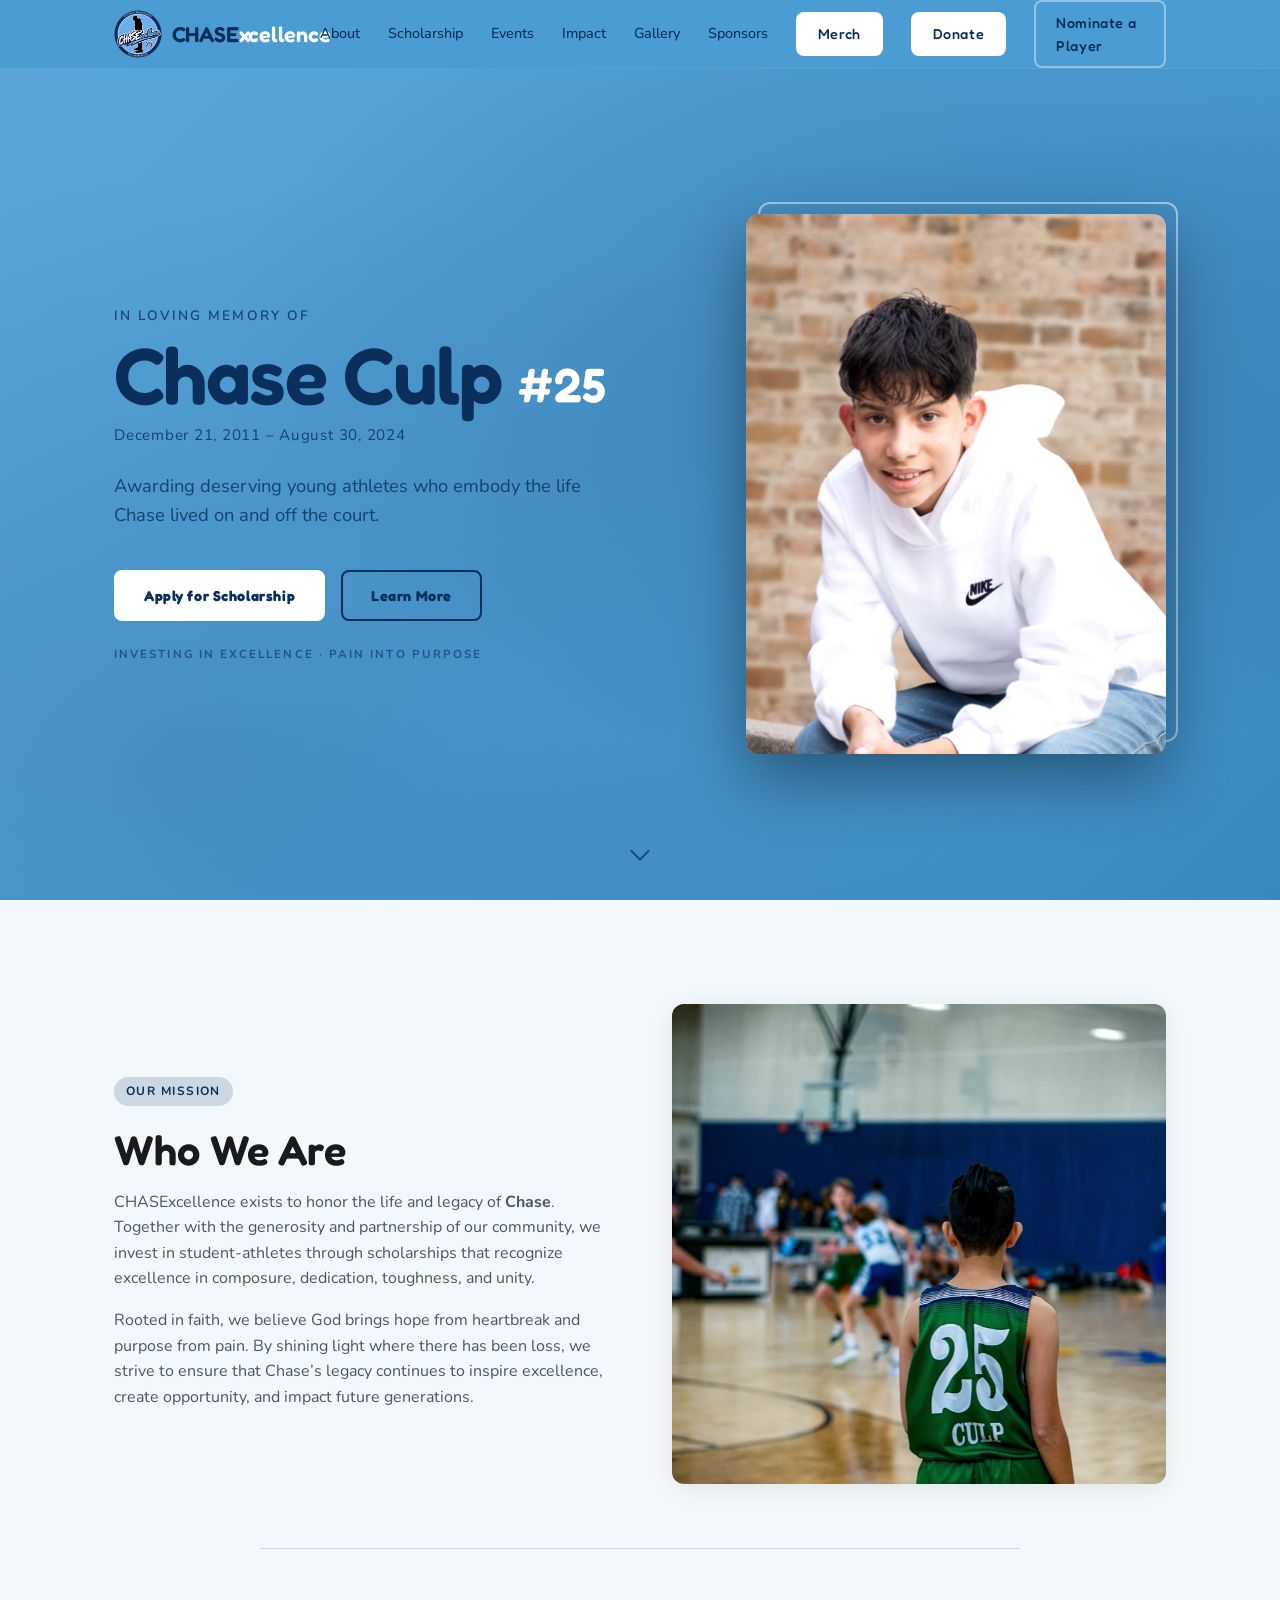
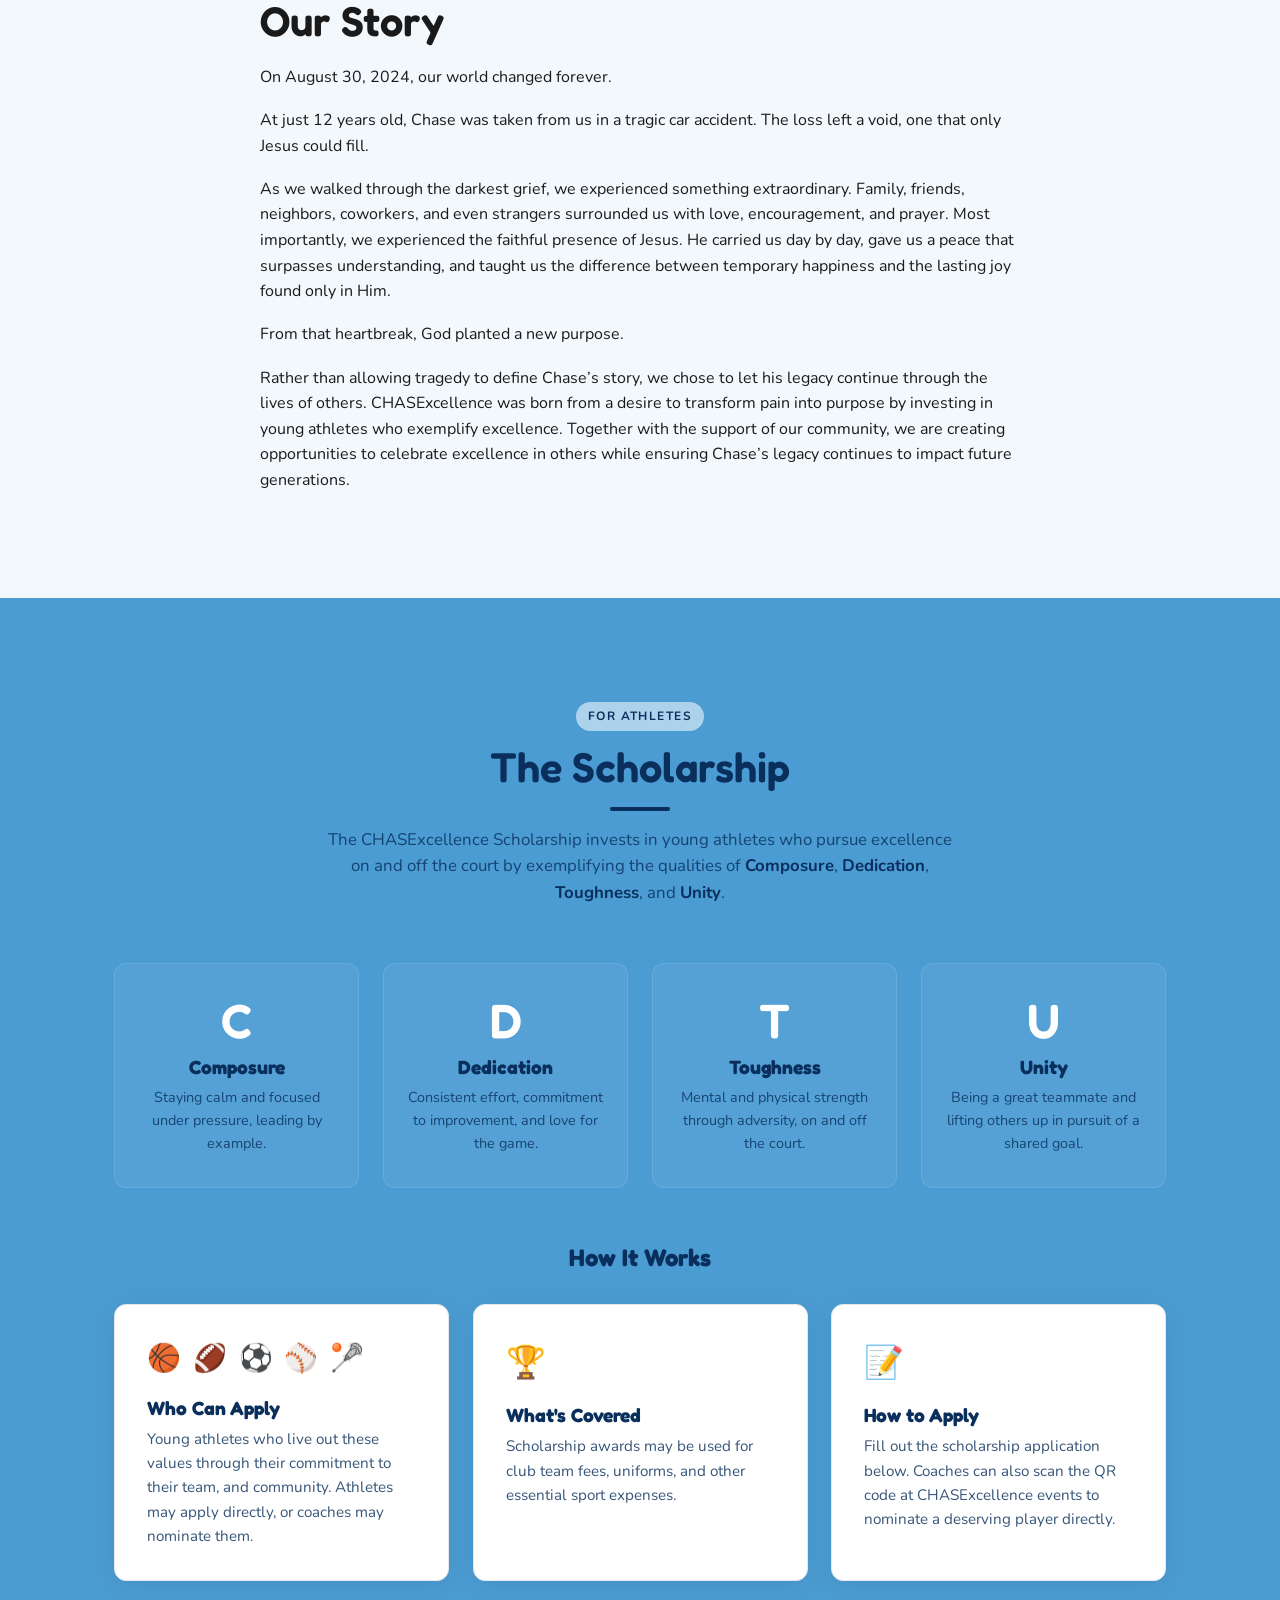
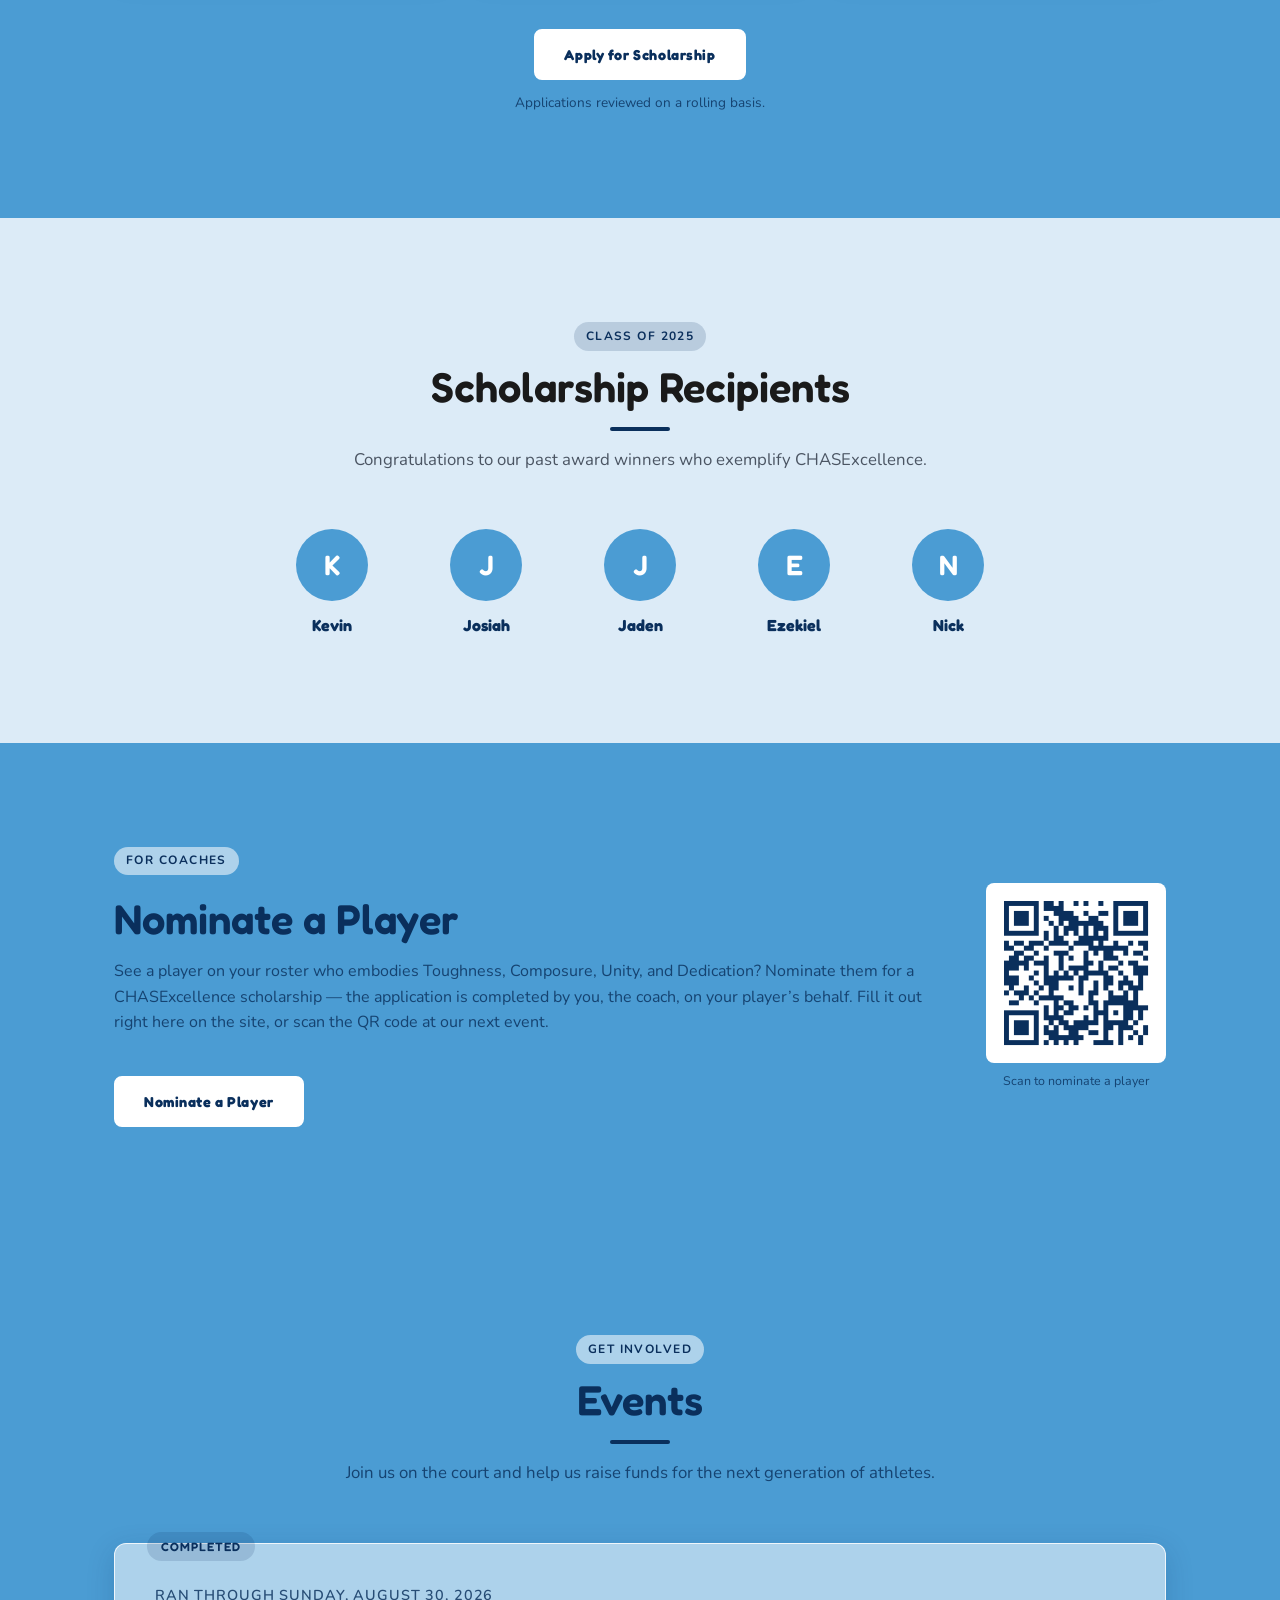
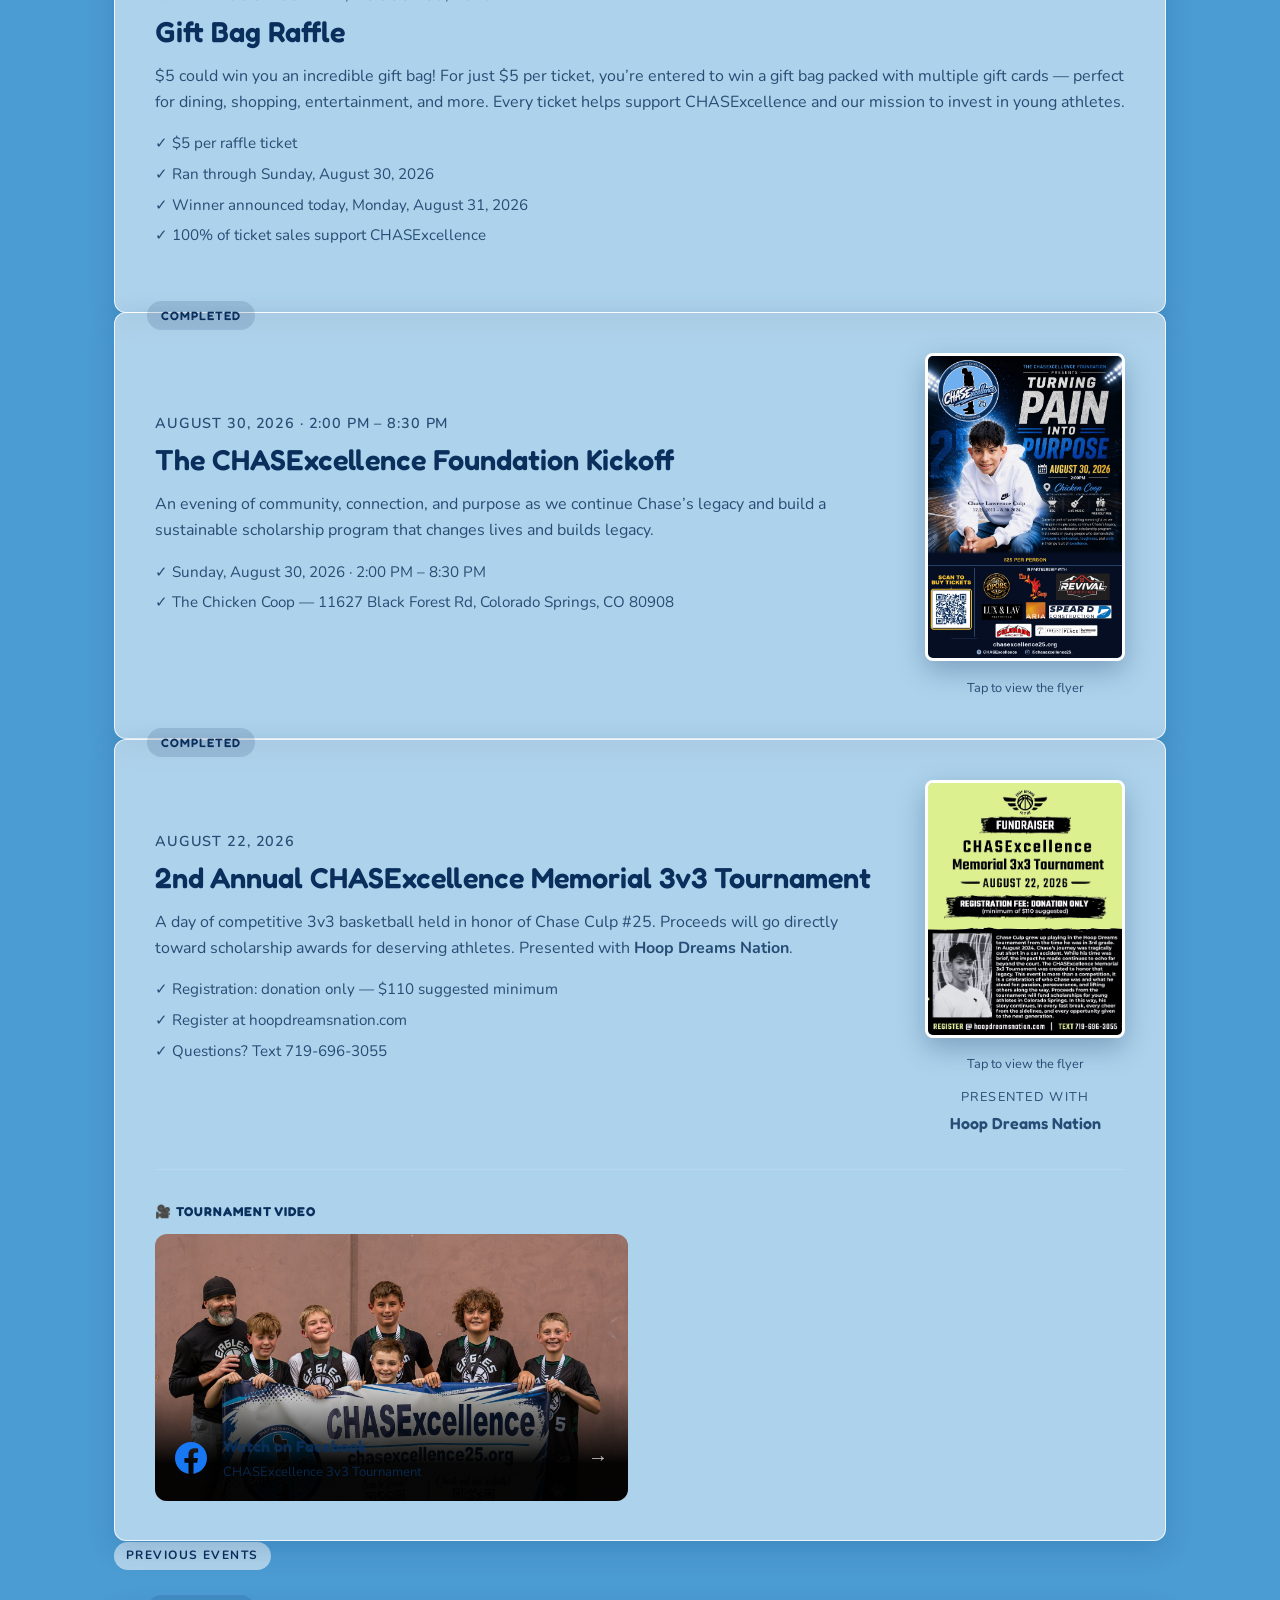
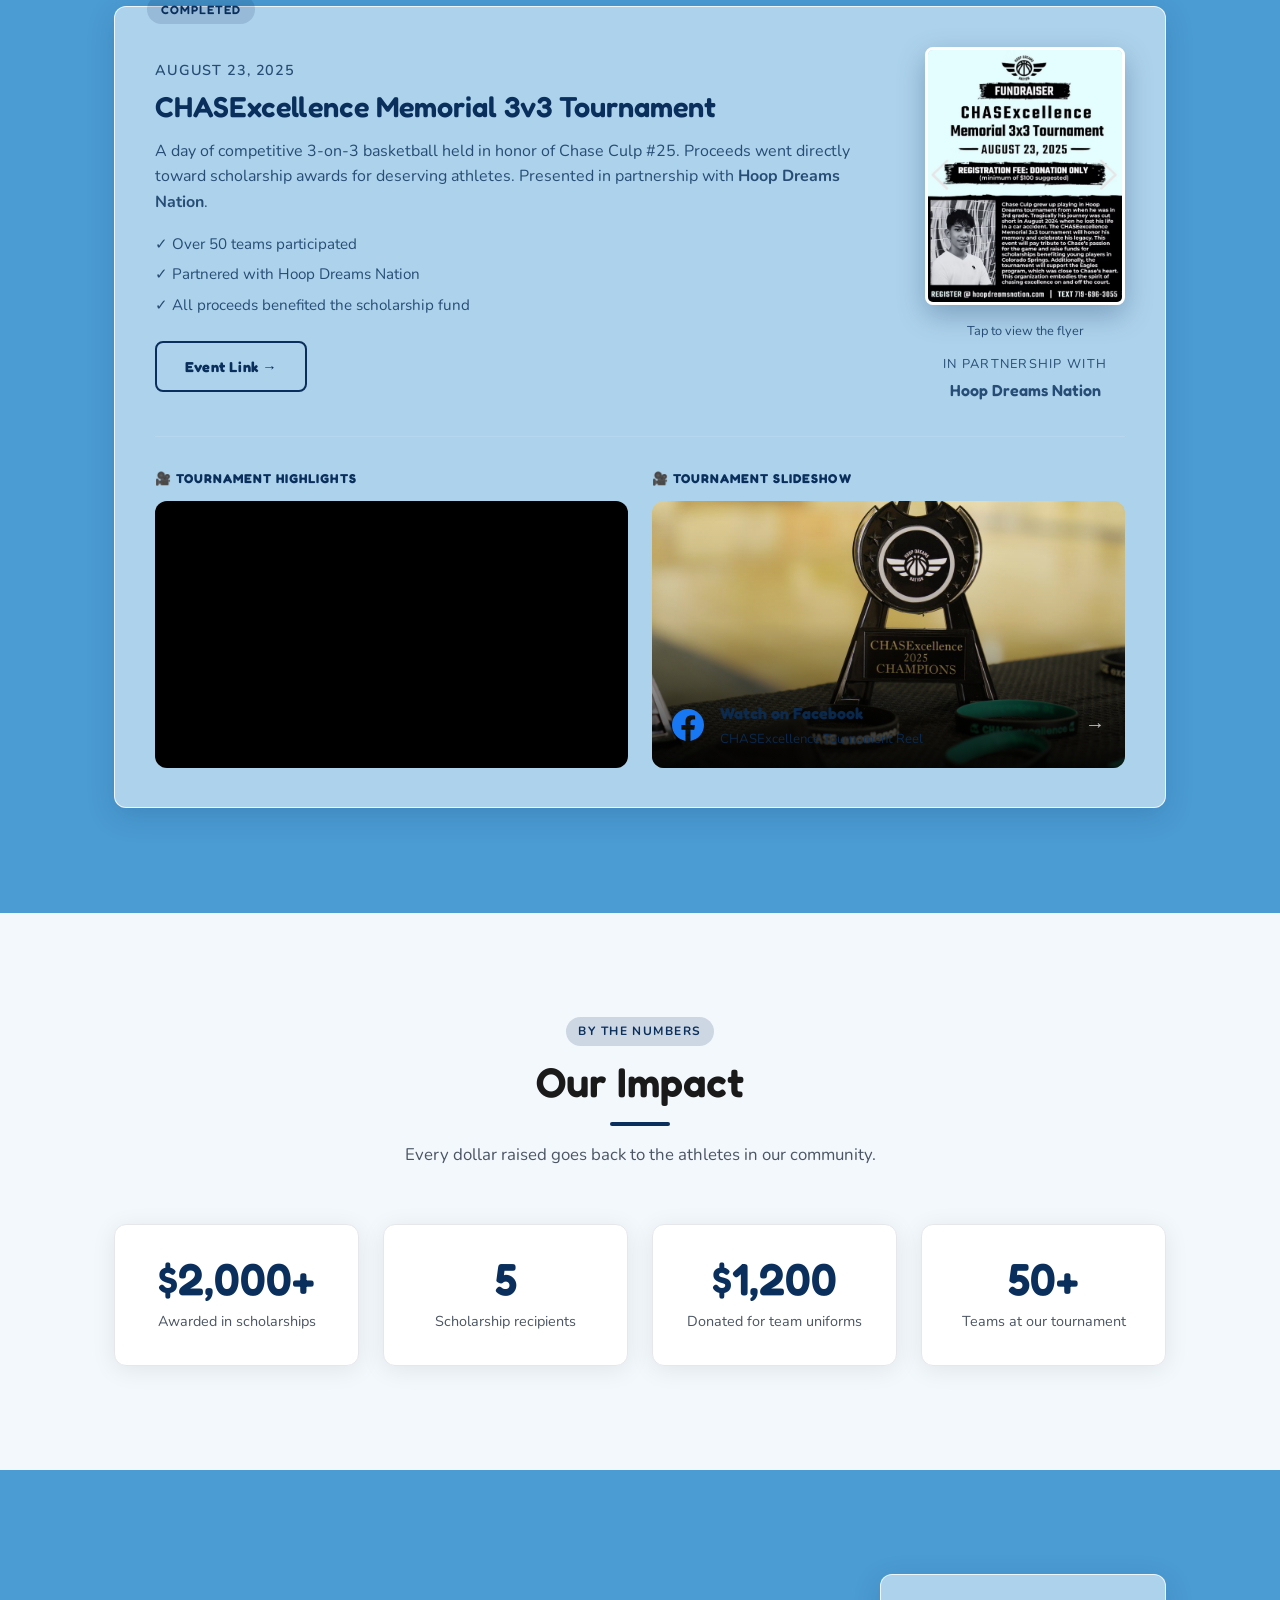
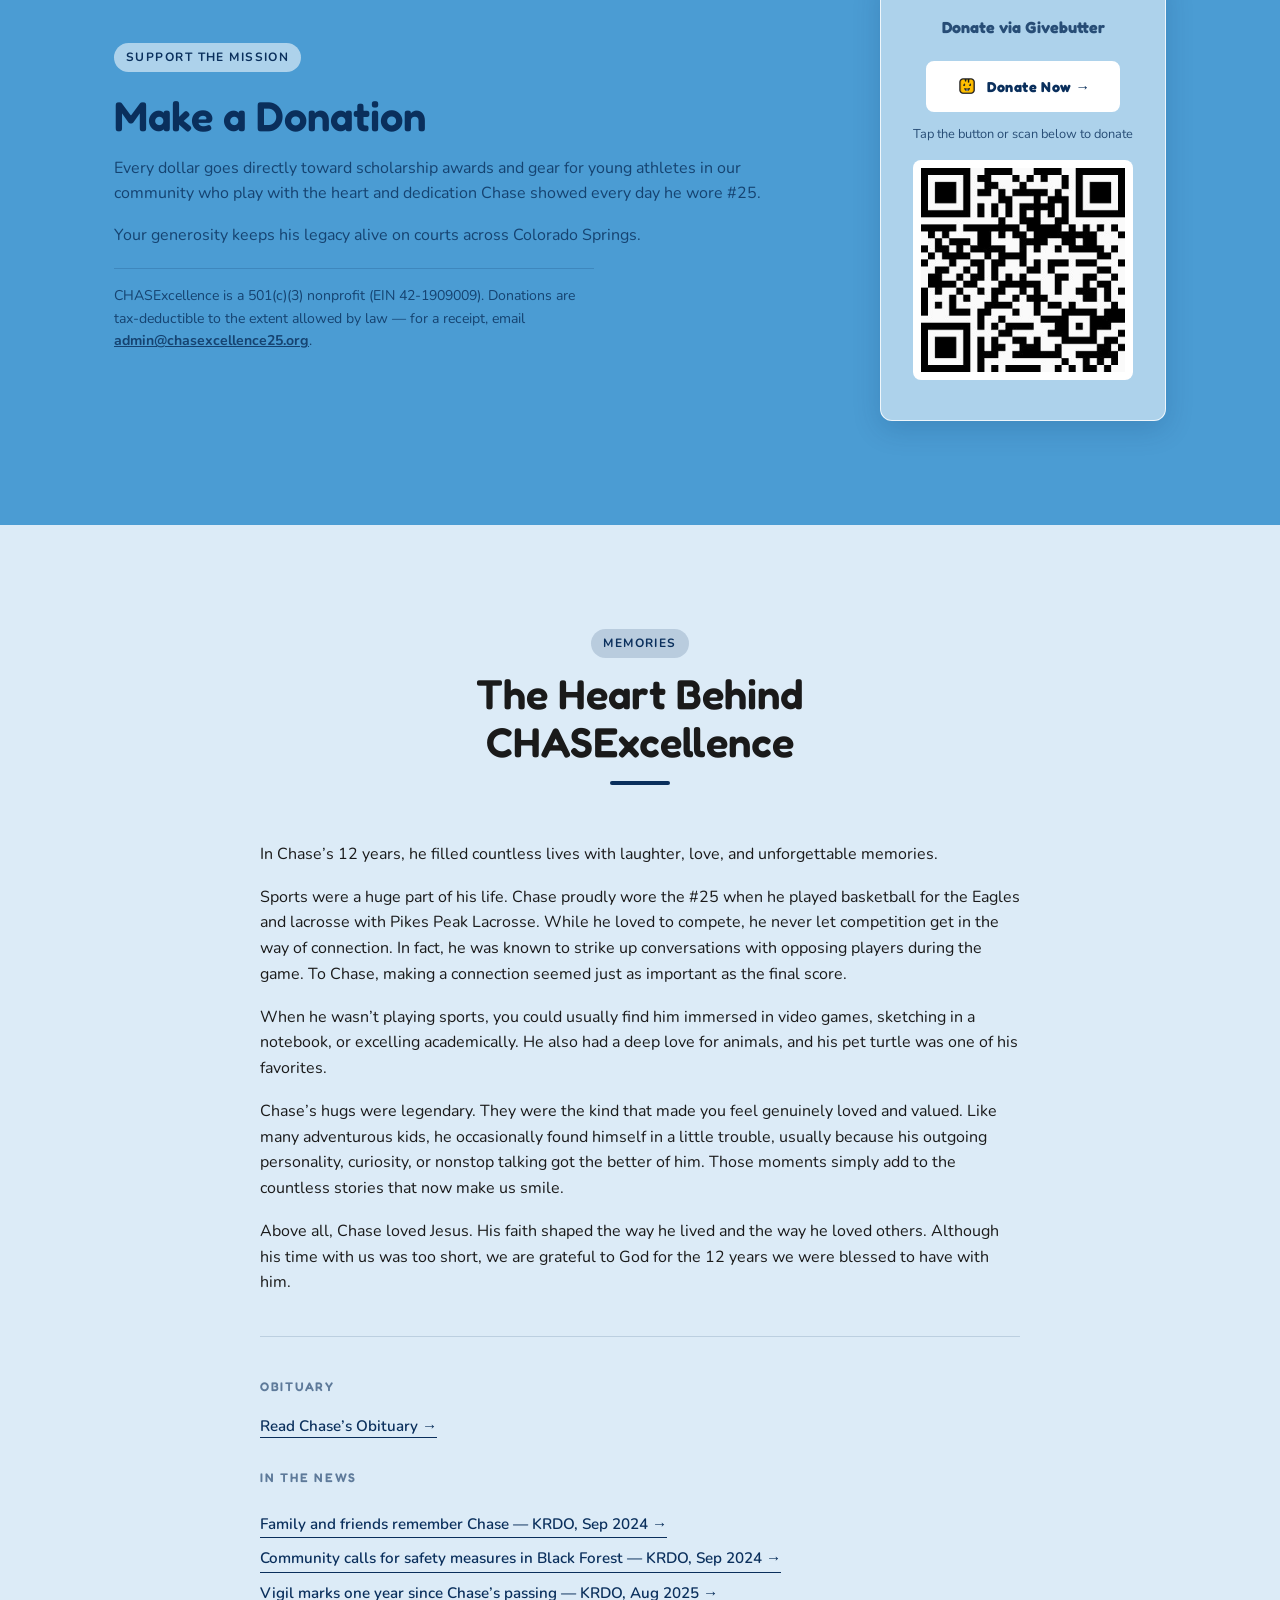
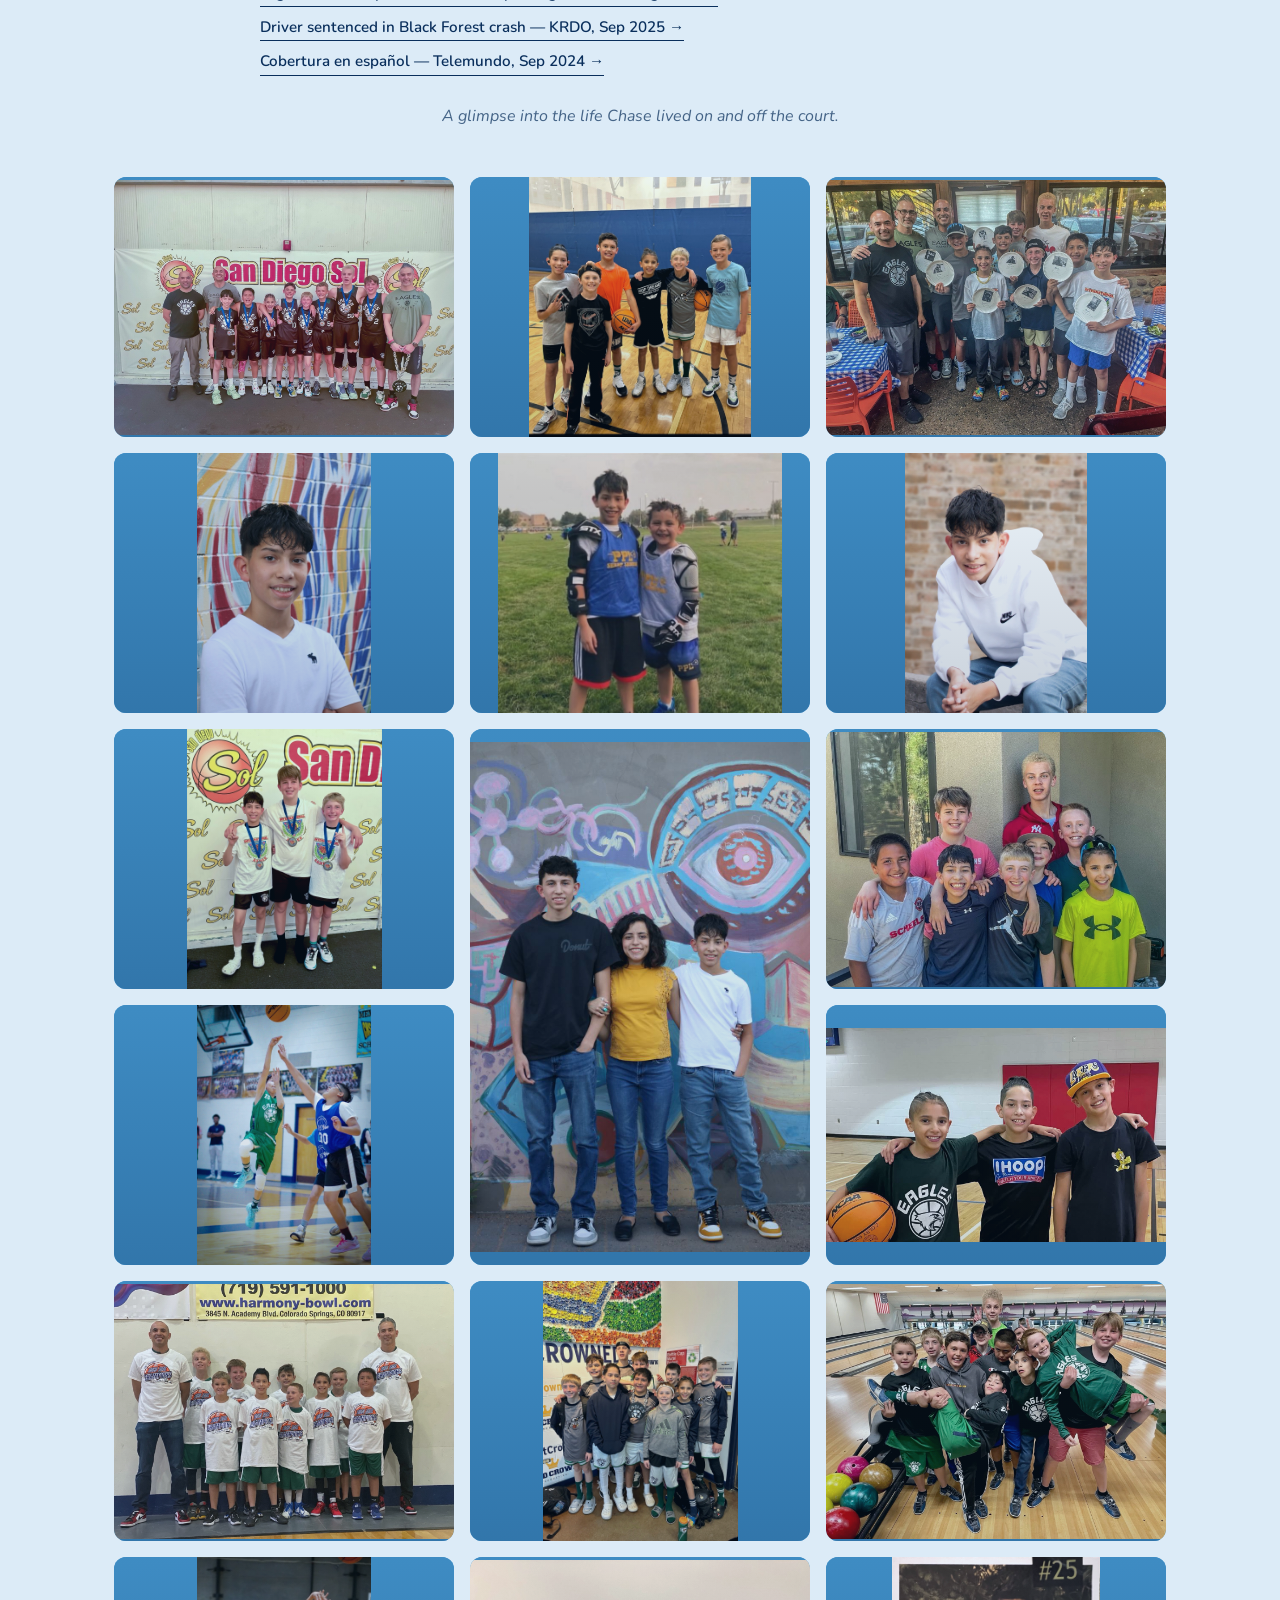
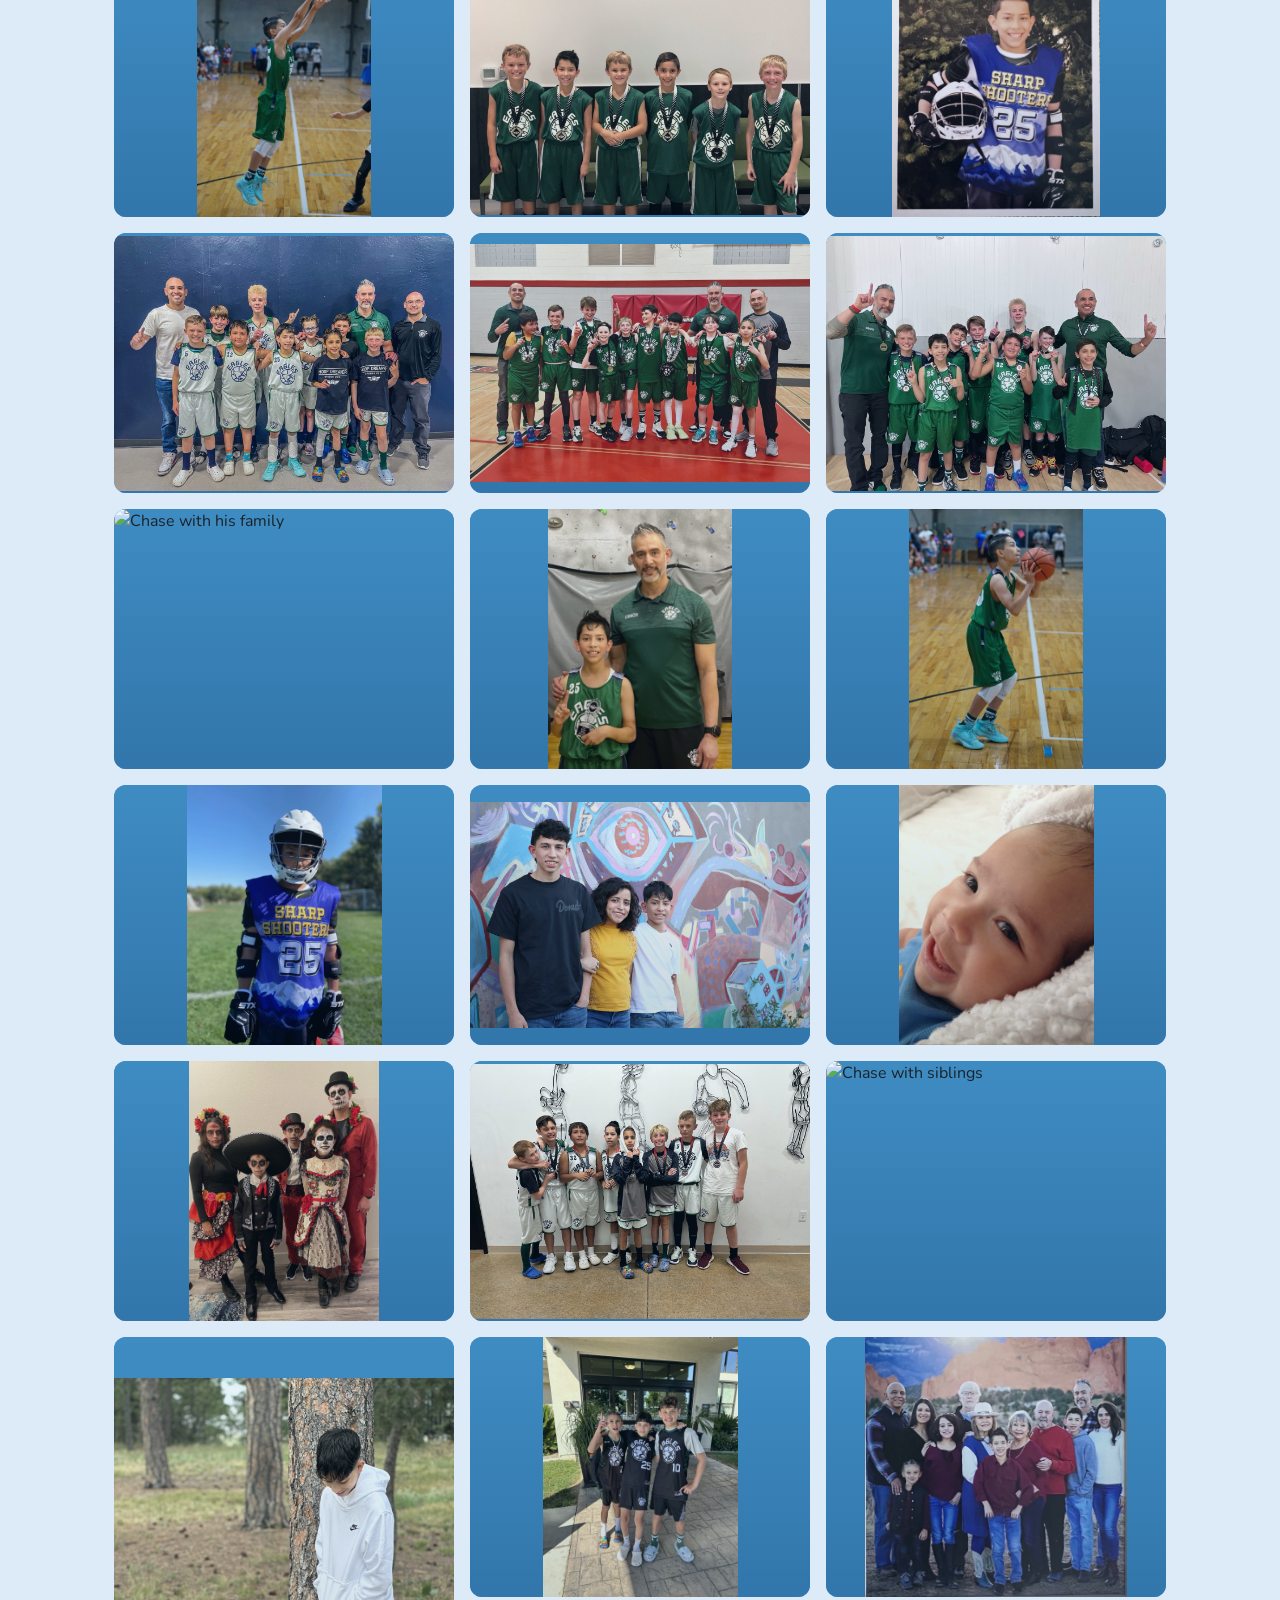
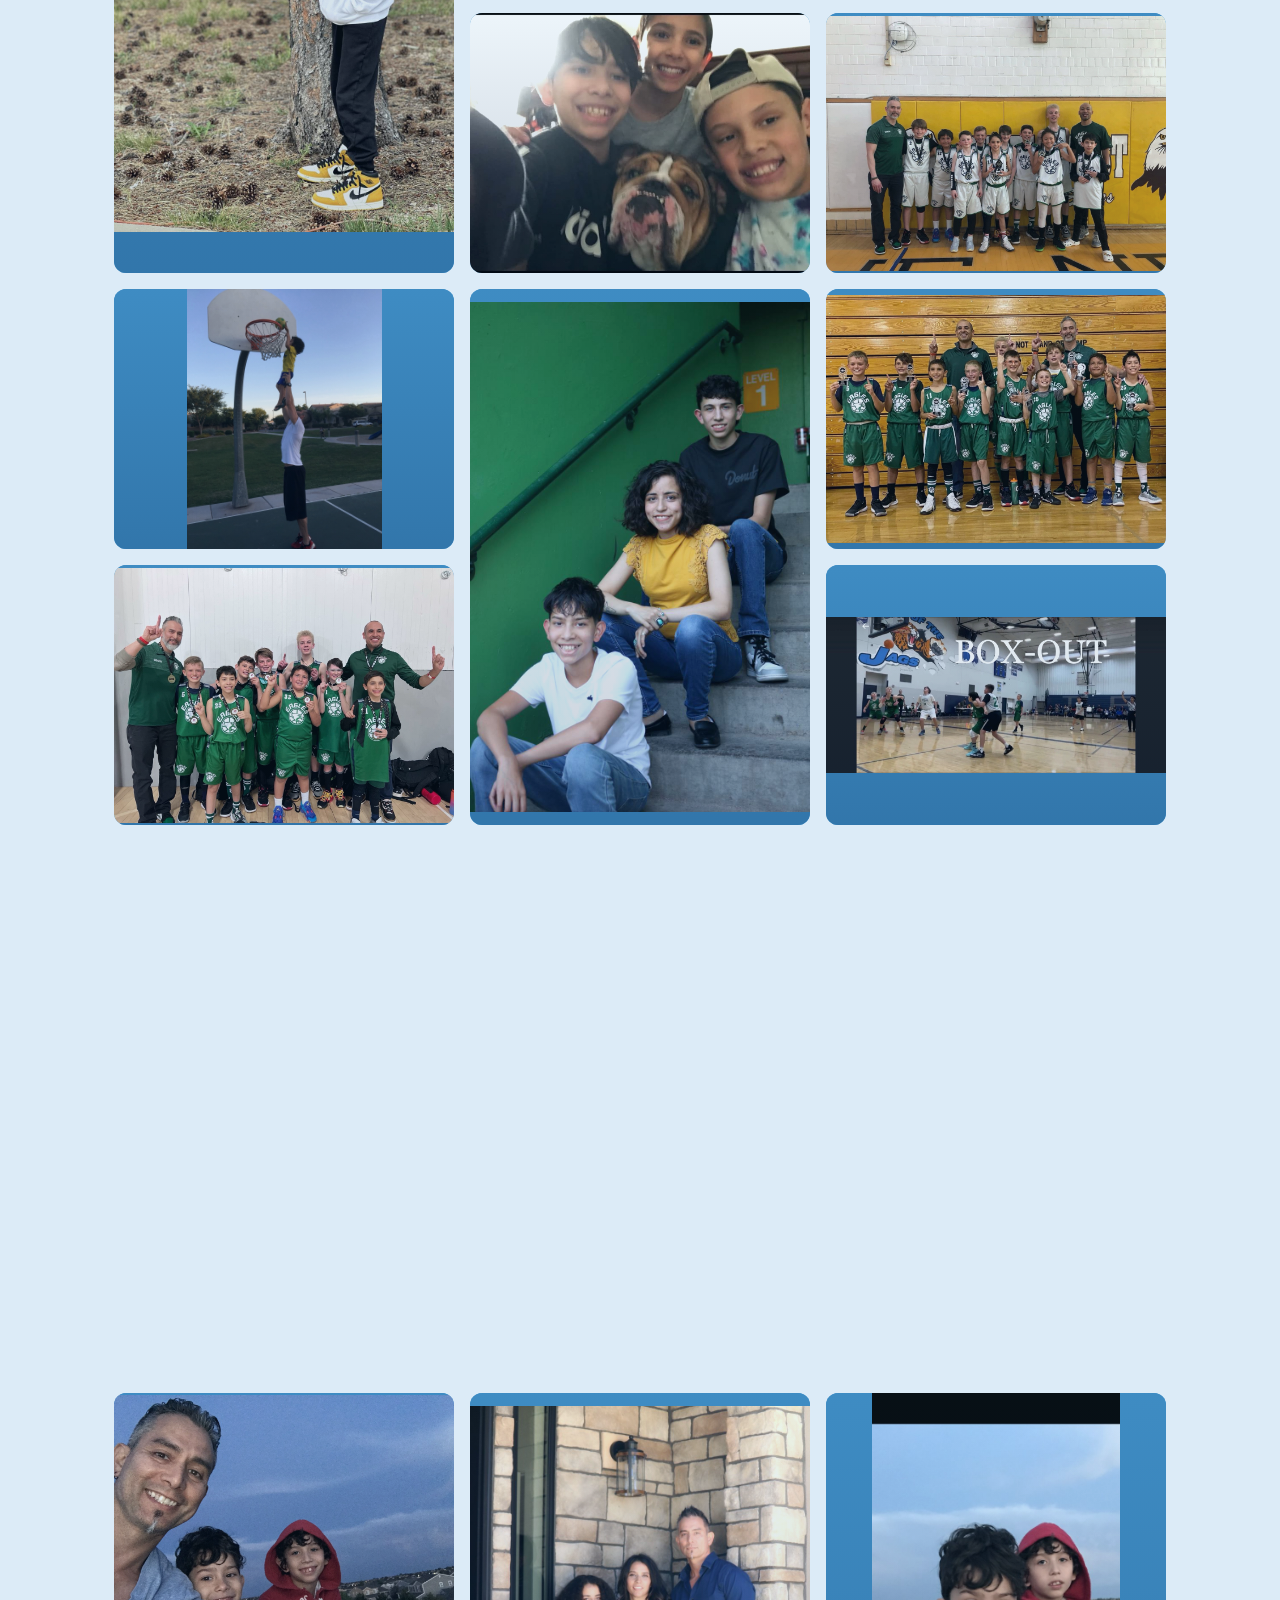
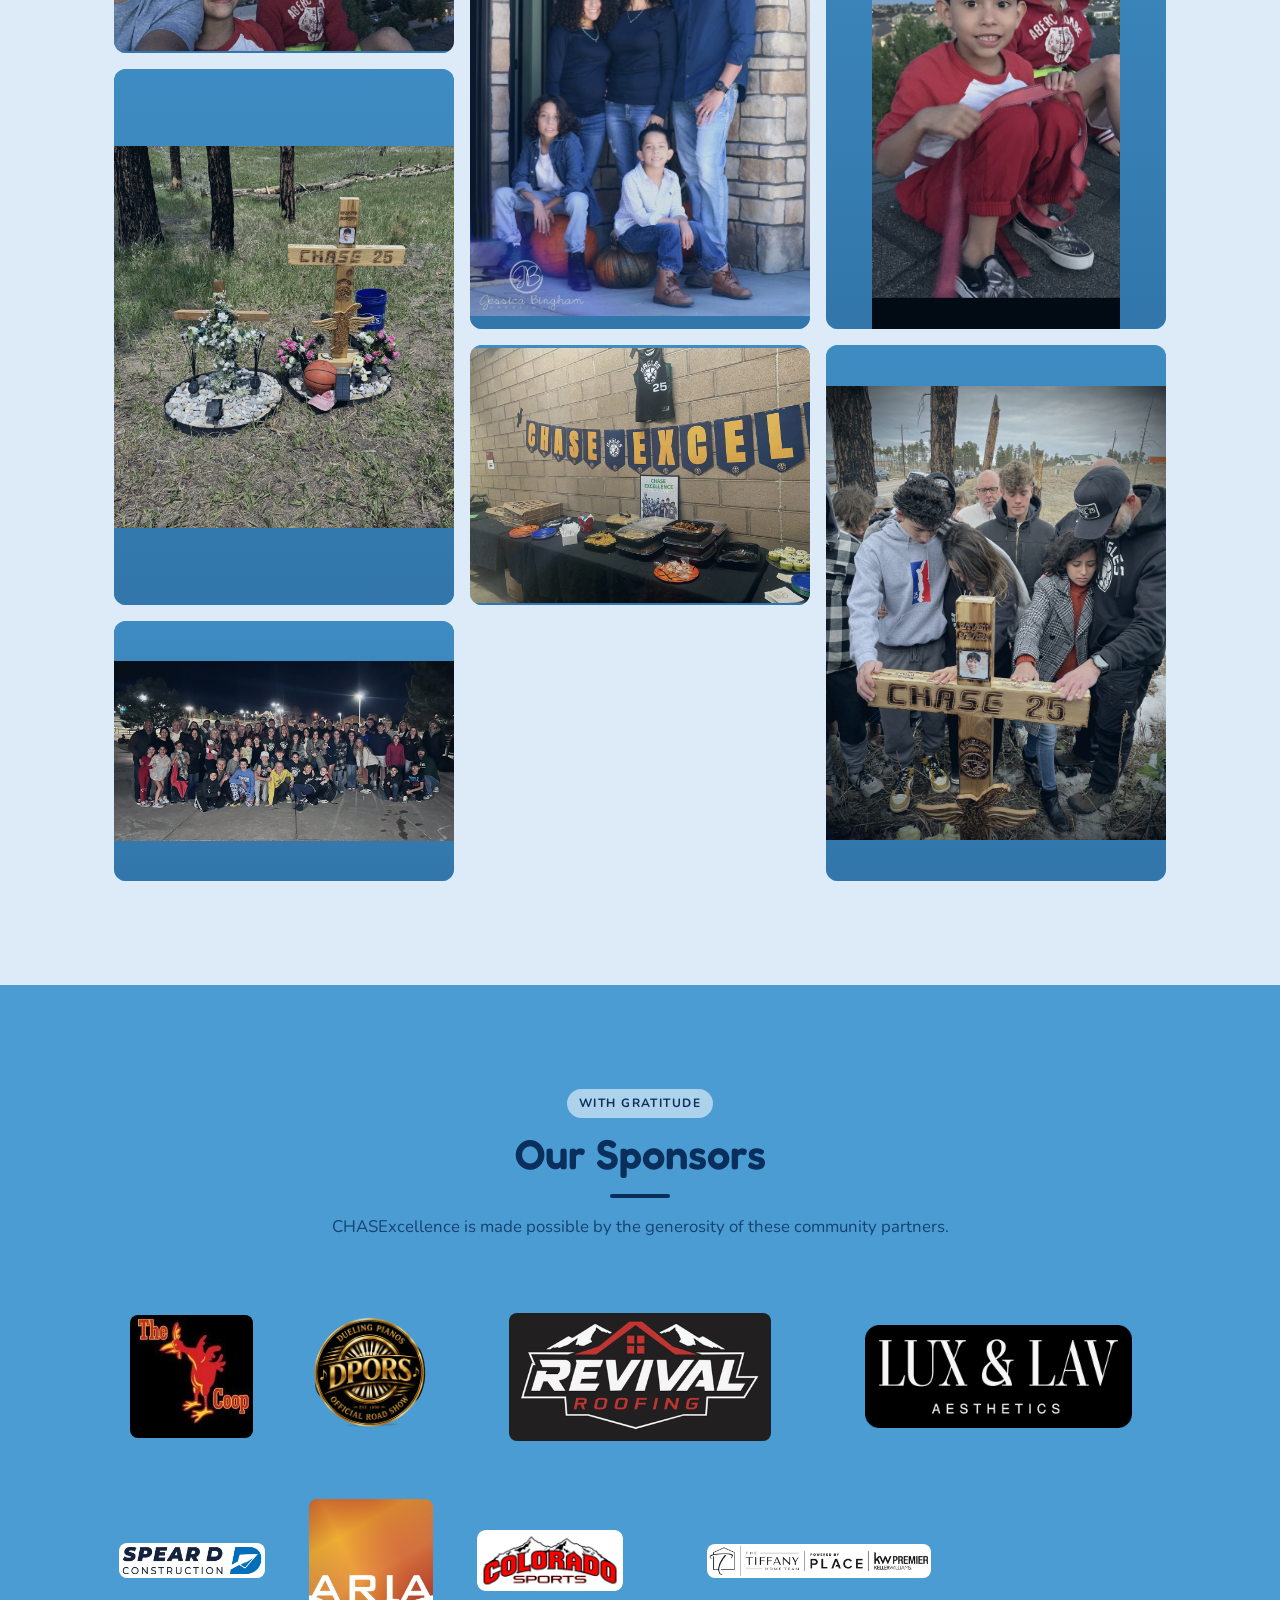
==== commit bf2904ff: "Mark Gift Bag Raffle as Completed, remove Enter Raffle CTA and QR Ticket sales closed Sunday Aug 30;" ====
--- a/index.html
+++ b/index.html
@@ -259,11 +259,11 @@
         <p class="section-sub">Join us on the court and help us raise funds for the next generation of athletes.</p>
       </div>
 
-      <div class="event-card-featured event-card-upcoming">
-        <div class="event-badge">Ongoing</div>
-        <div class="event-content">
+      <div class="event-card-featured event-card-past">
+        <div class="event-badge event-badge-past">Completed</div>
+        <div class="event-content event-content-single">
           <div class="event-info">
-            <p class="event-date">Runs through Sunday, August 30, 2026</p>
+            <p class="event-date">Ran through Sunday, August 30, 2026</p>
             <h3 class="event-title">Gift Bag Raffle</h3>
             <p class="event-desc">
               $5 could win you an incredible gift bag! For just $5 per ticket, you&rsquo;re
@@ -273,20 +273,10 @@
             </p>
             <ul class="event-details">
               <li>&#10003; $5 per raffle ticket</li>
-              <li>&#10003; Runs through Sunday, August 30, 2026</li>
-              <li>&#10003; Winner to be announced on Monday, August 31, 2026</li>
+              <li>&#10003; Ran through Sunday, August 30, 2026</li>
+              <li>&#10003; Winner announced today, Monday, August 31, 2026</li>
               <li>&#10003; 100% of ticket sales support CHASExcellence</li>
             </ul>
-            <div class="event-cta-row">
-              <a href="https://givebutter.com/raffle-gift-bag-ewvz7d" target="_blank" rel="noopener" class="btn btn-primary btn-givebutter">
-                <img src="images/givebutter-icon.png" alt="" class="givebutter-icon" />
-                Enter the Raffle &rarr;
-              </a>
-            </div>
-          </div>
-          <div class="event-visual">
-            <img loading="lazy" src="images/raffle-giftbag-qr.png" alt="QR code to enter the CHASExcellence Gift Bag Raffle" class="donate-qr" />
-            <p class="event-flyer-caption">Scan to enter</p>
           </div>
         </div>
       </div>
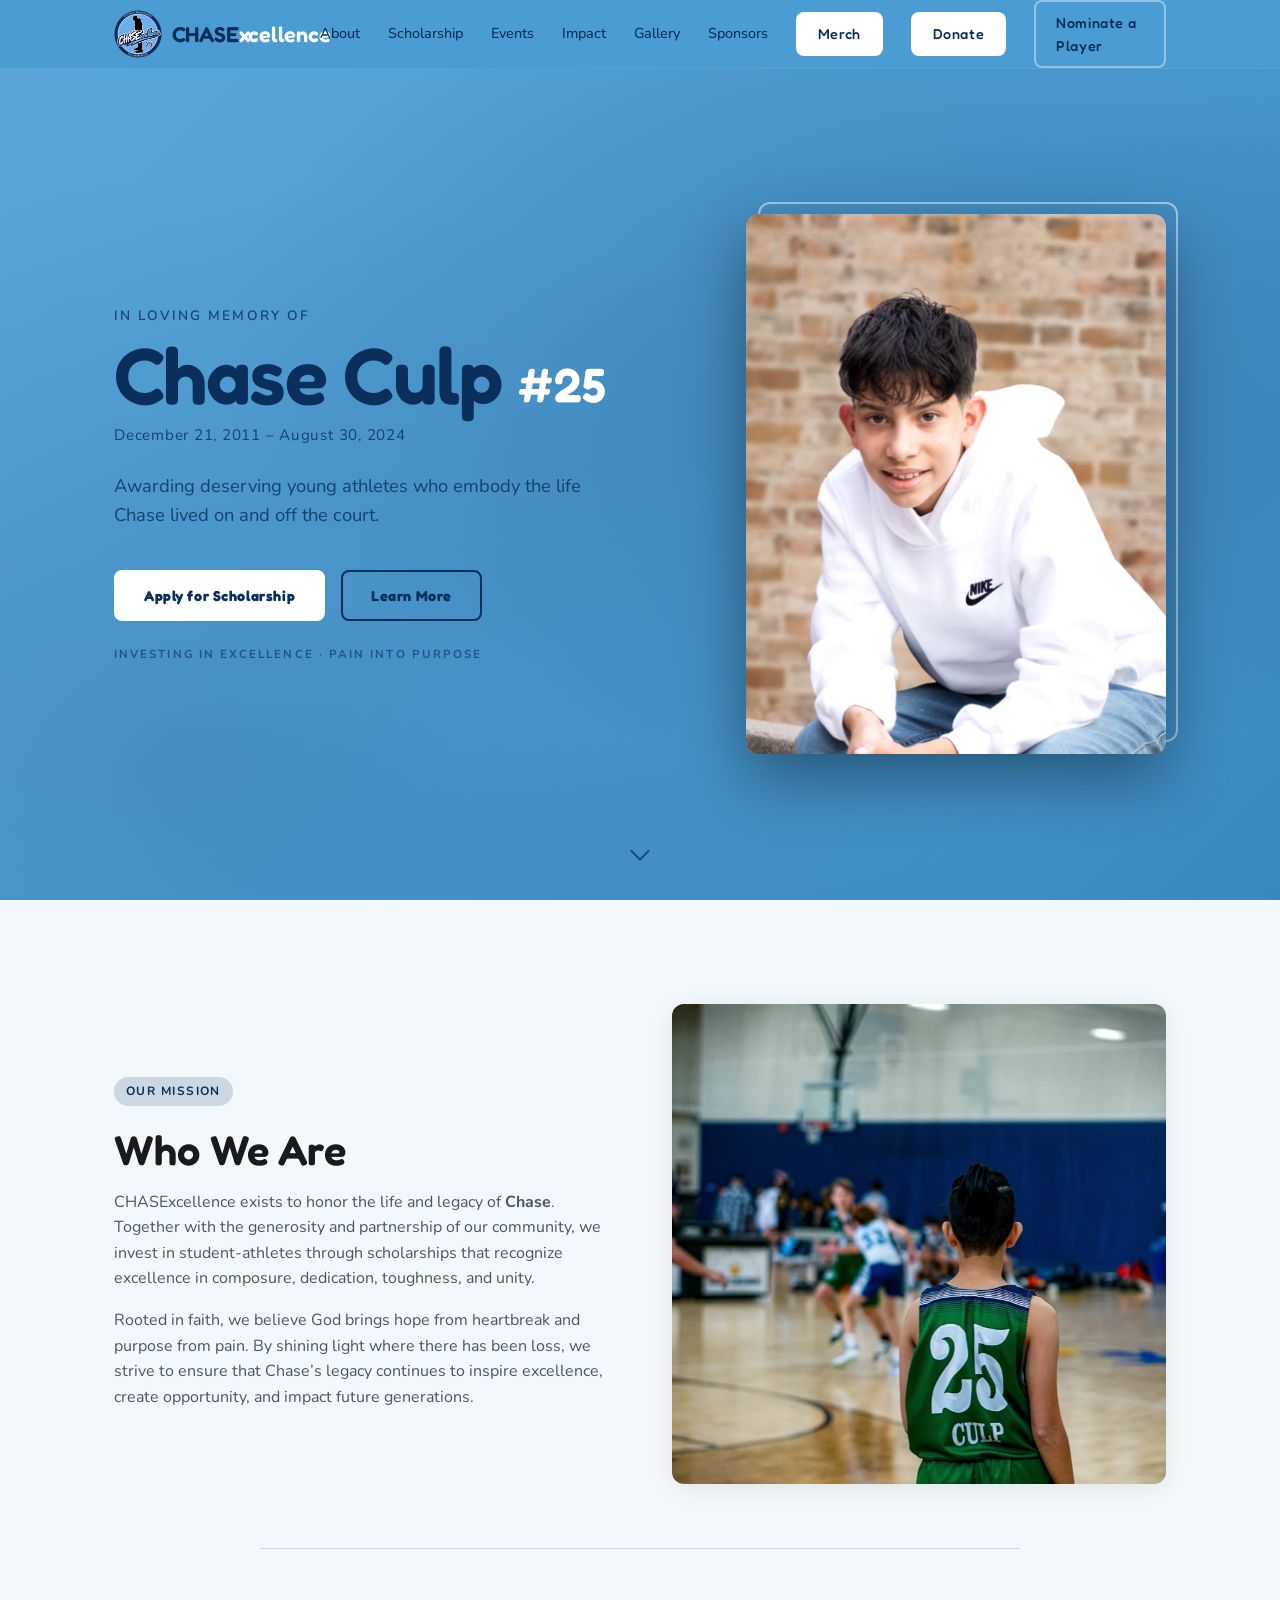
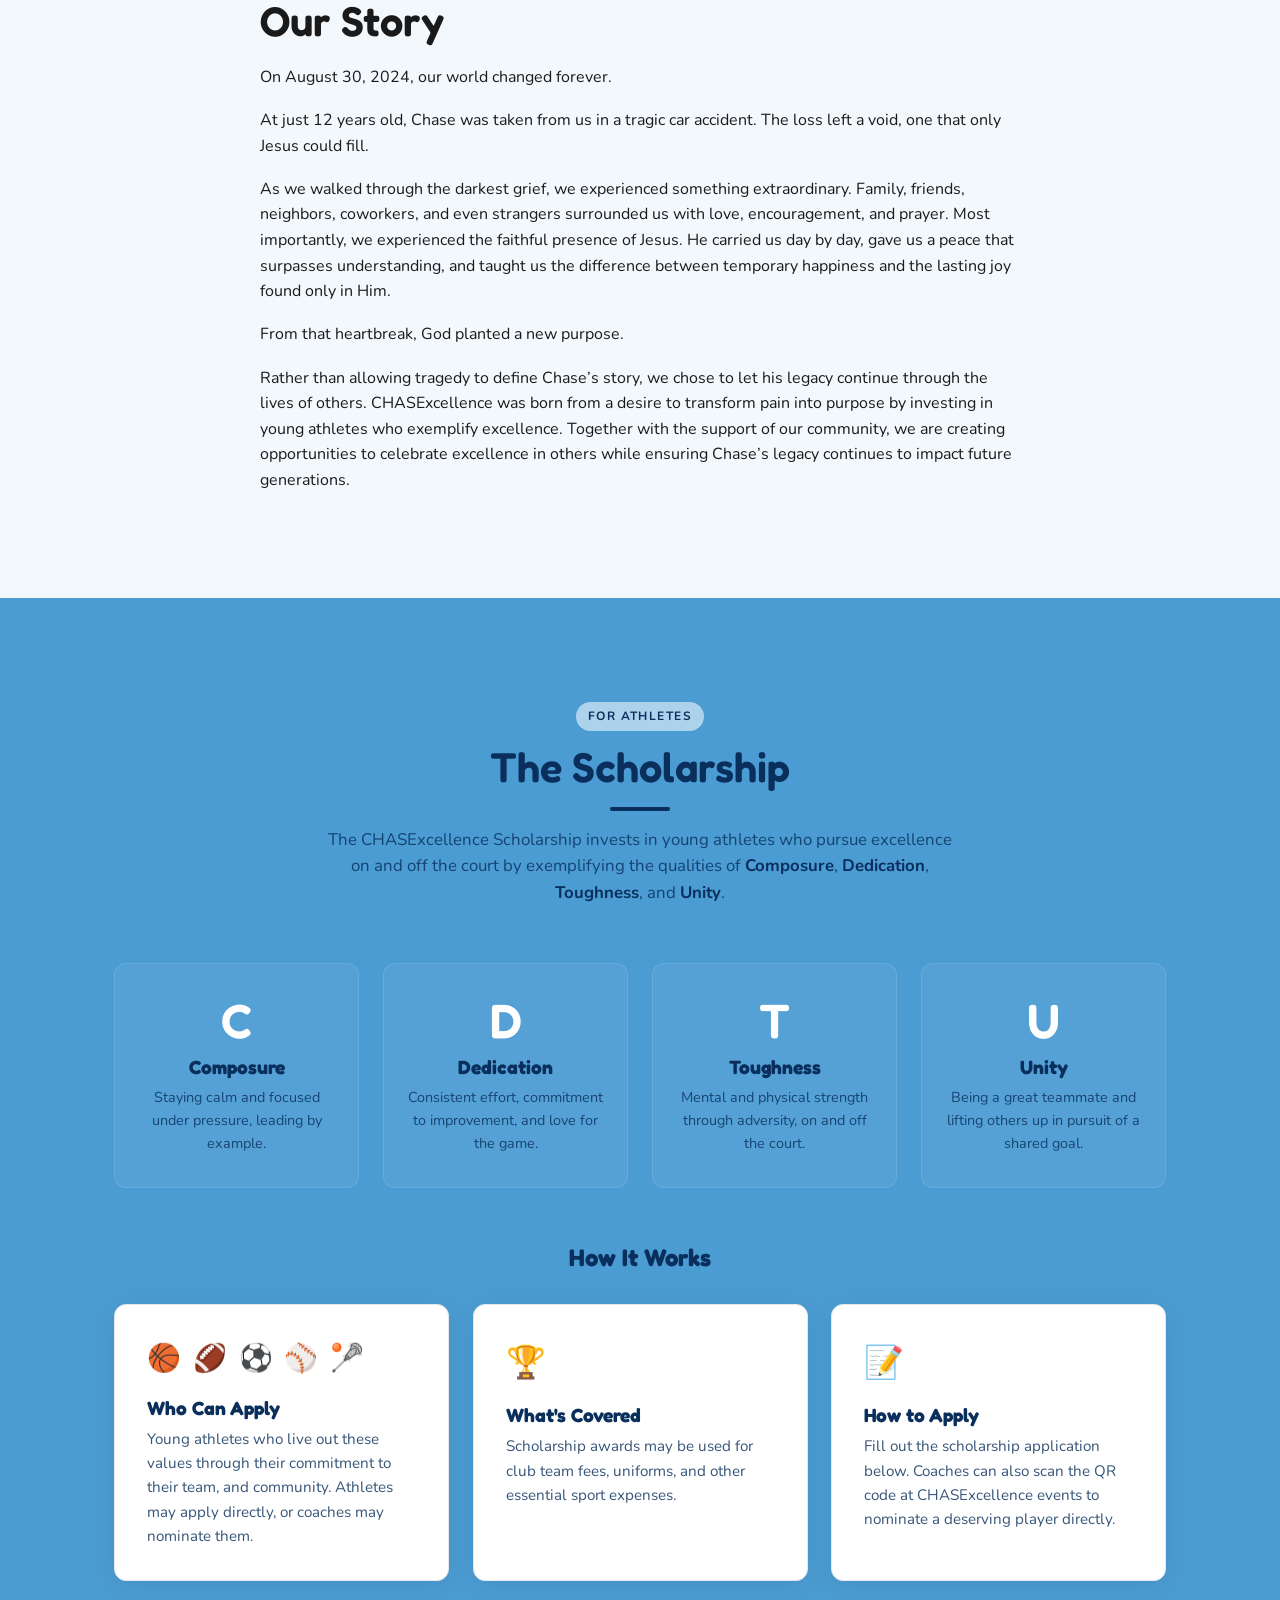
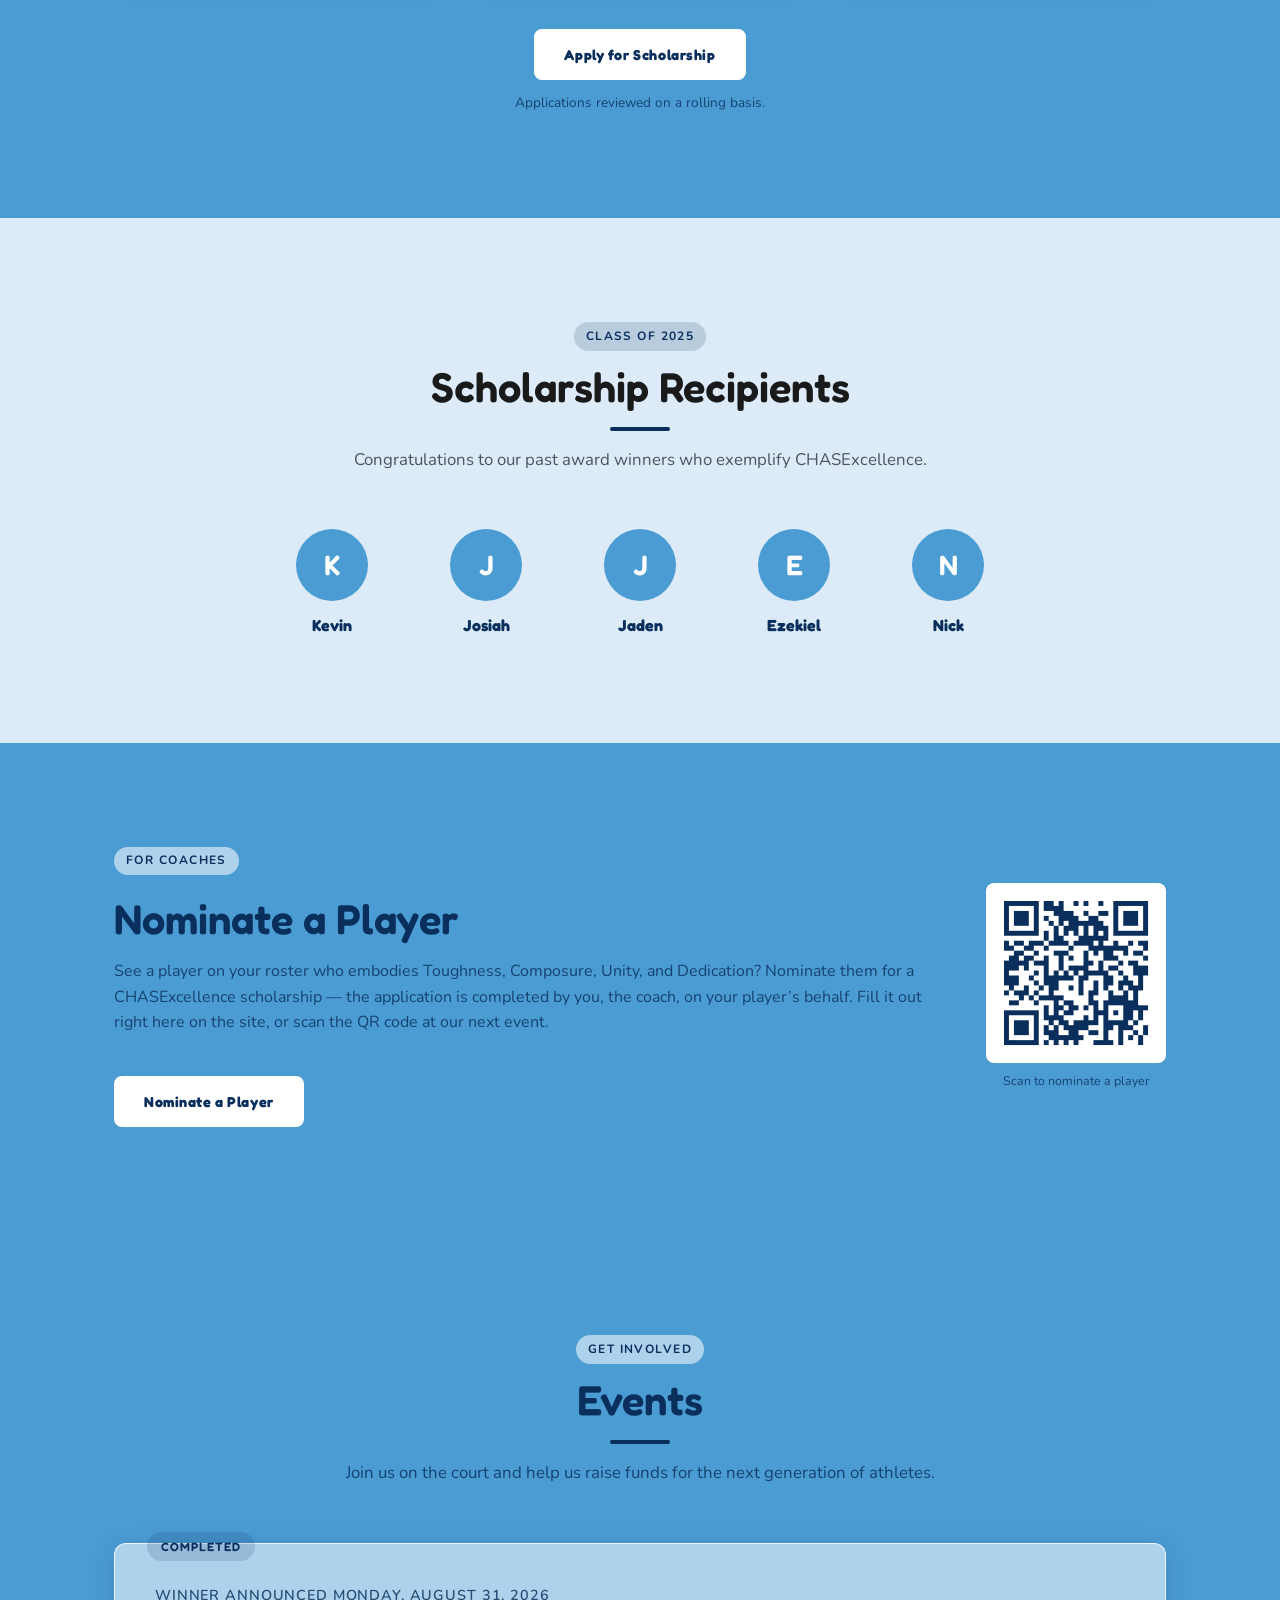
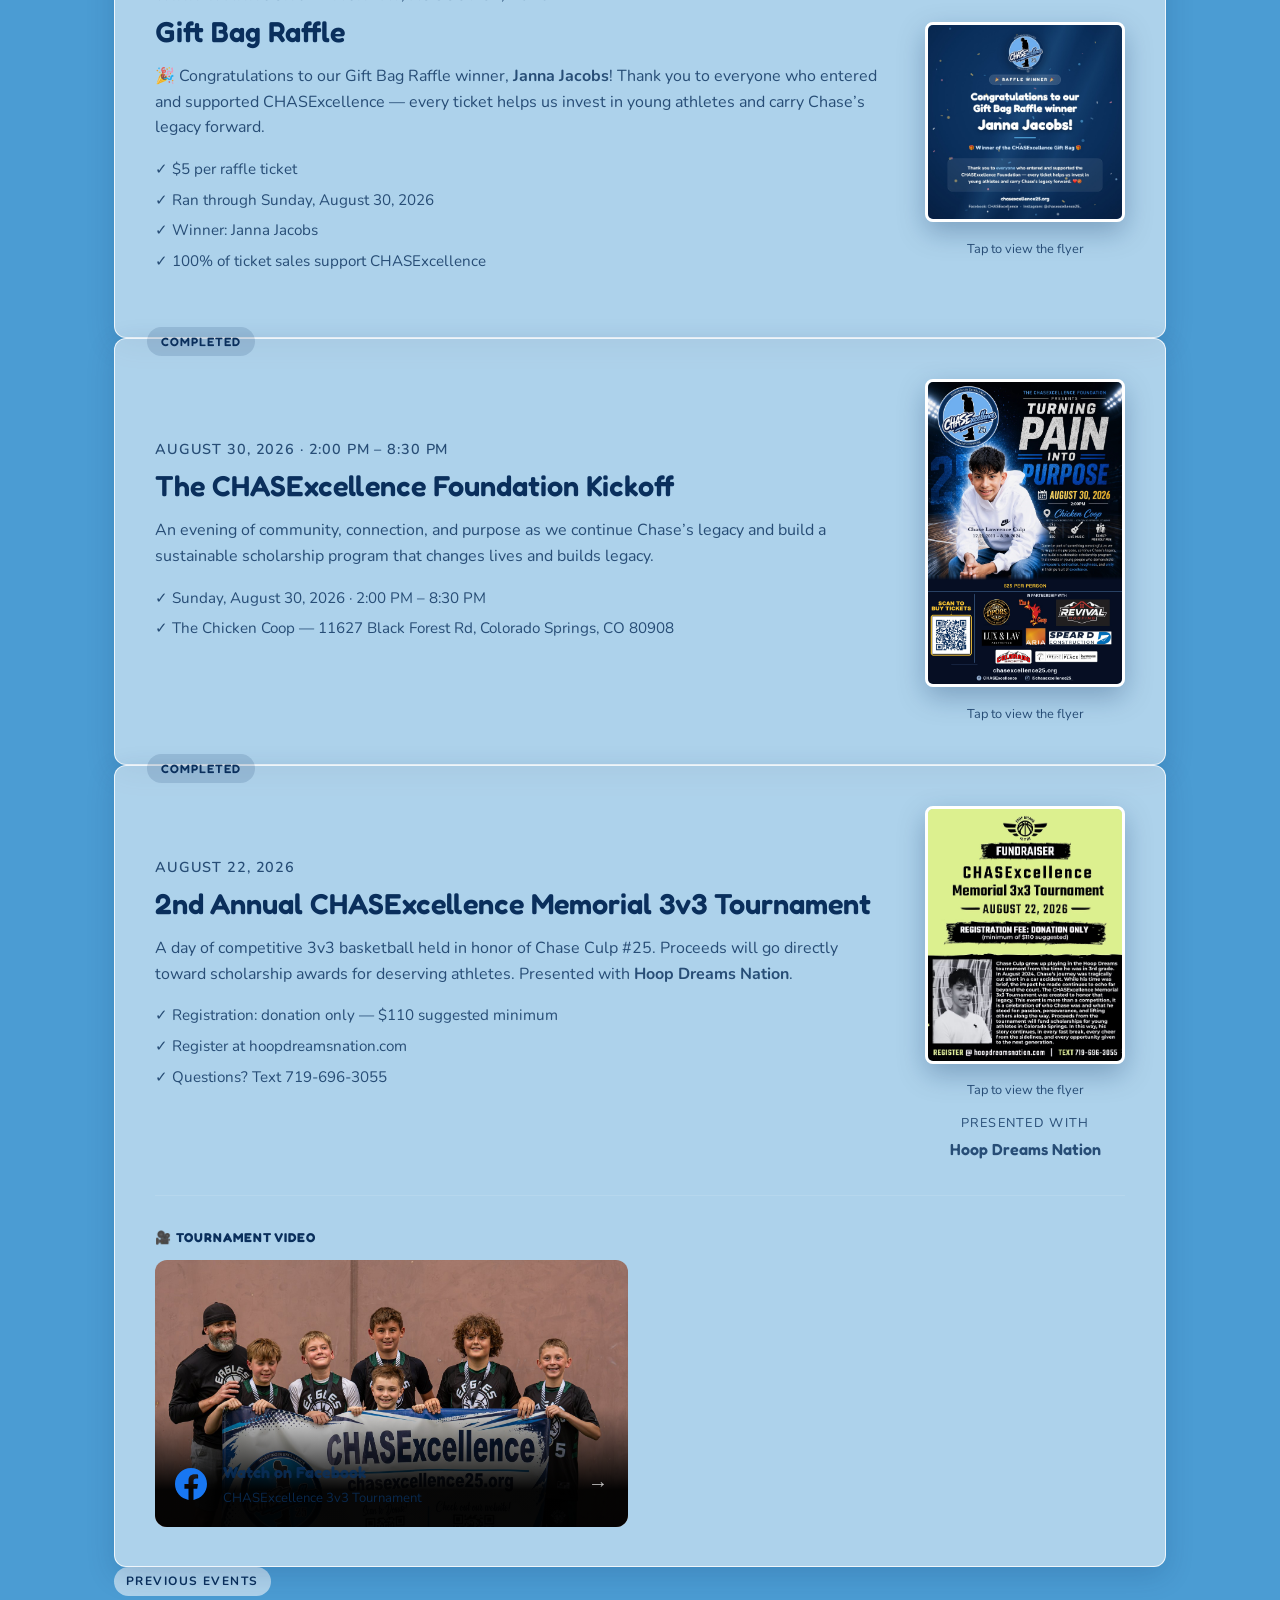
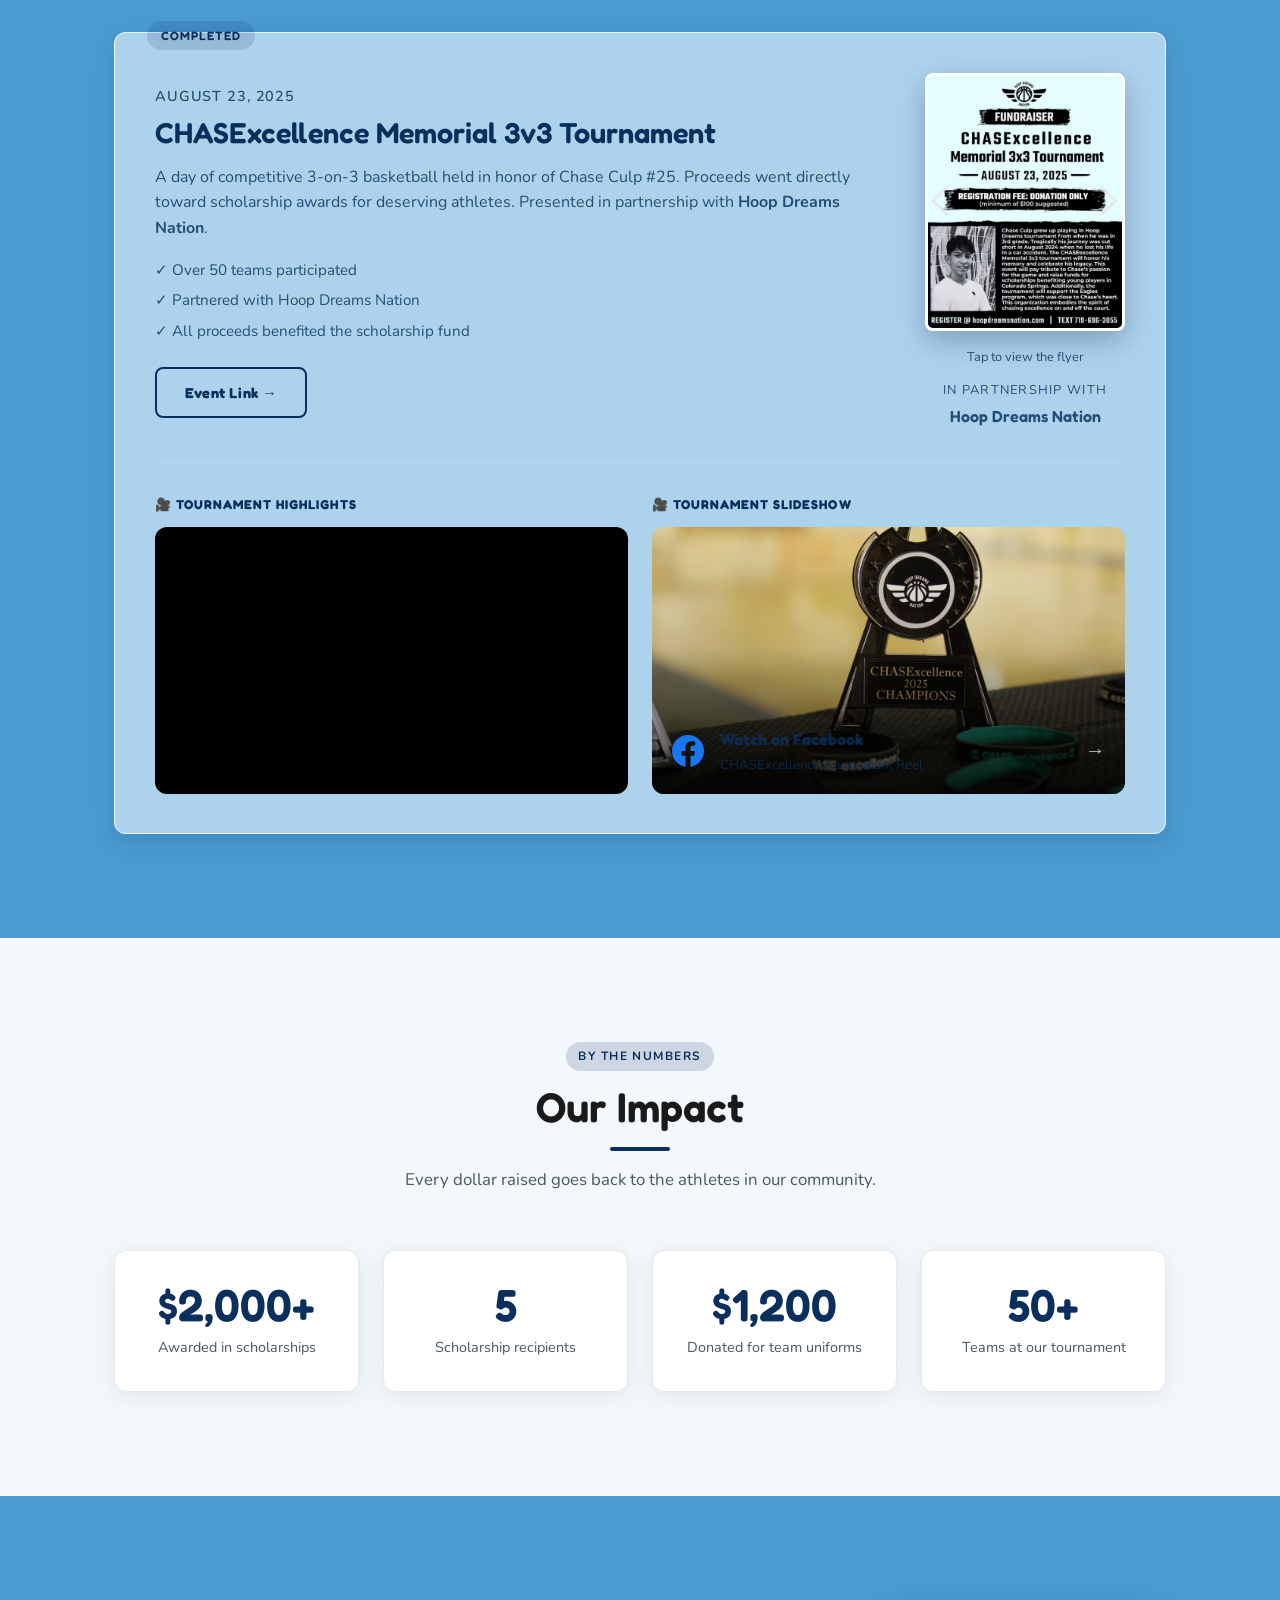
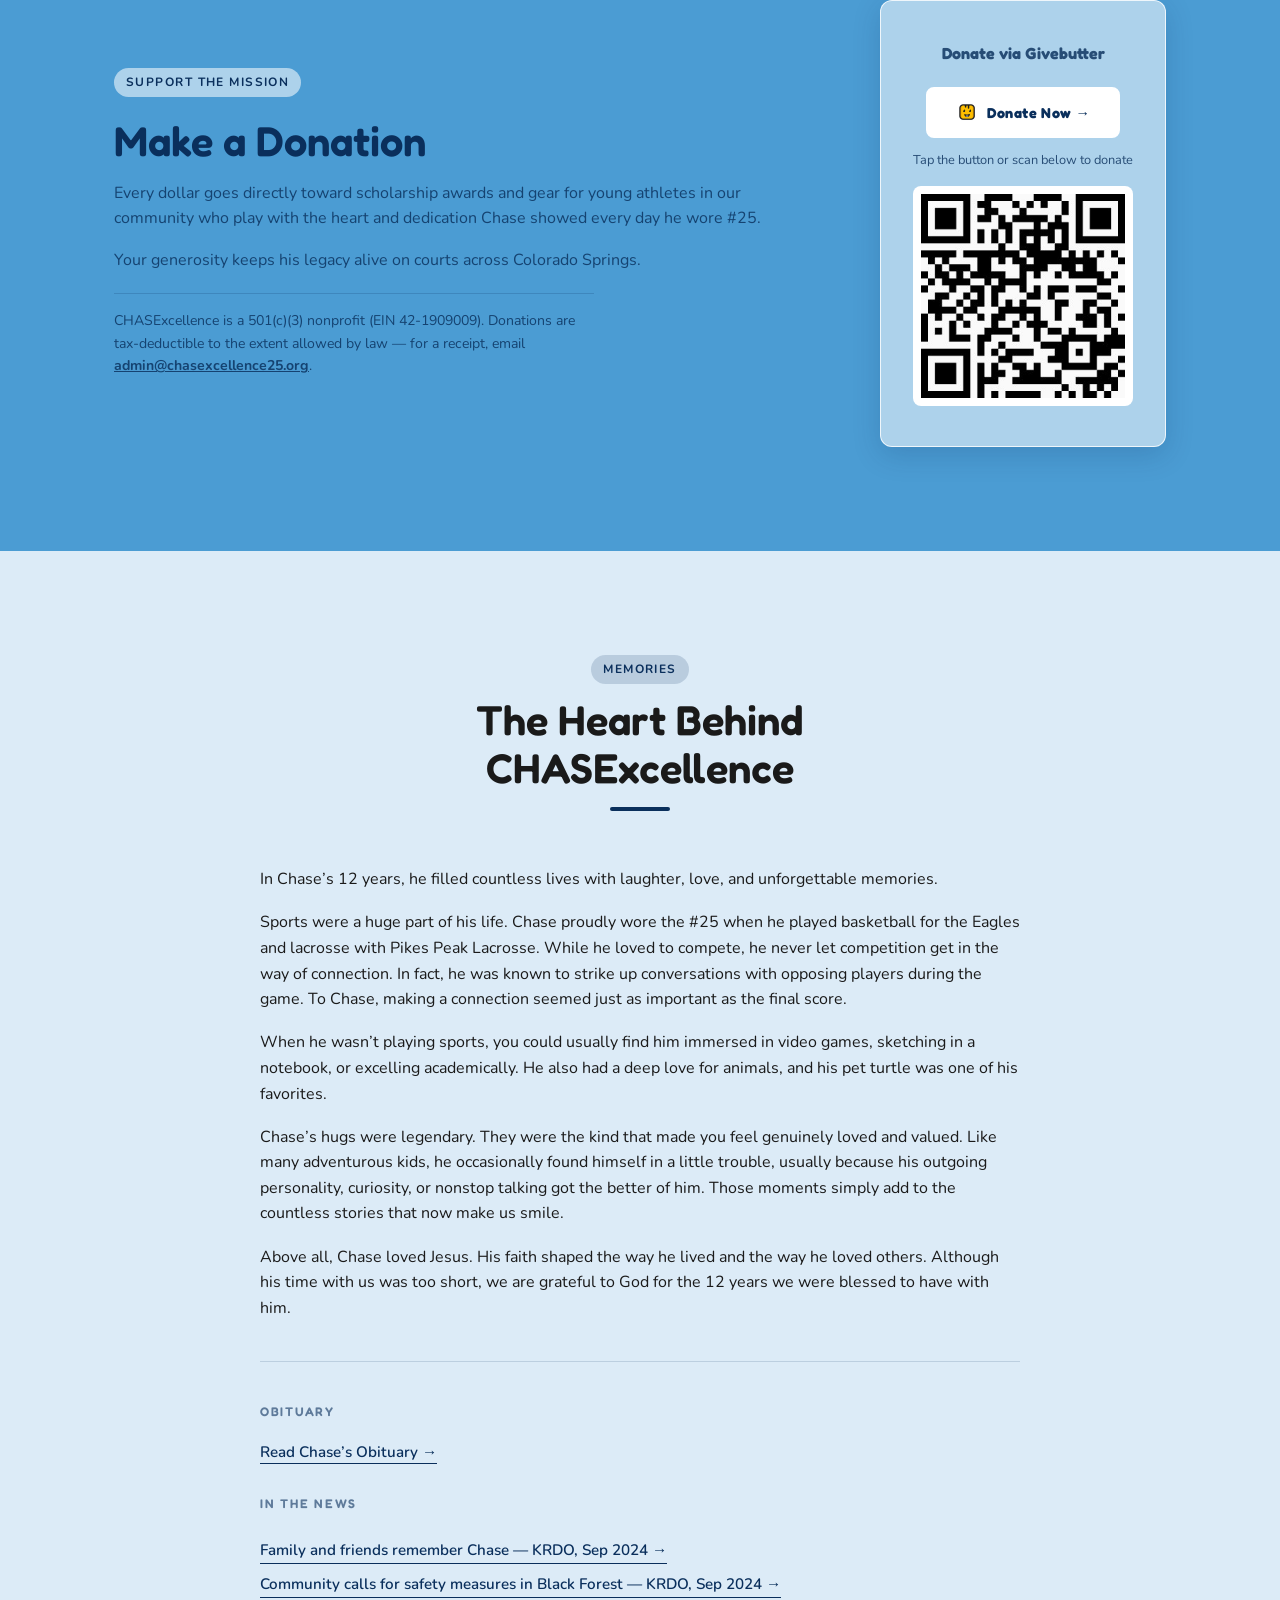
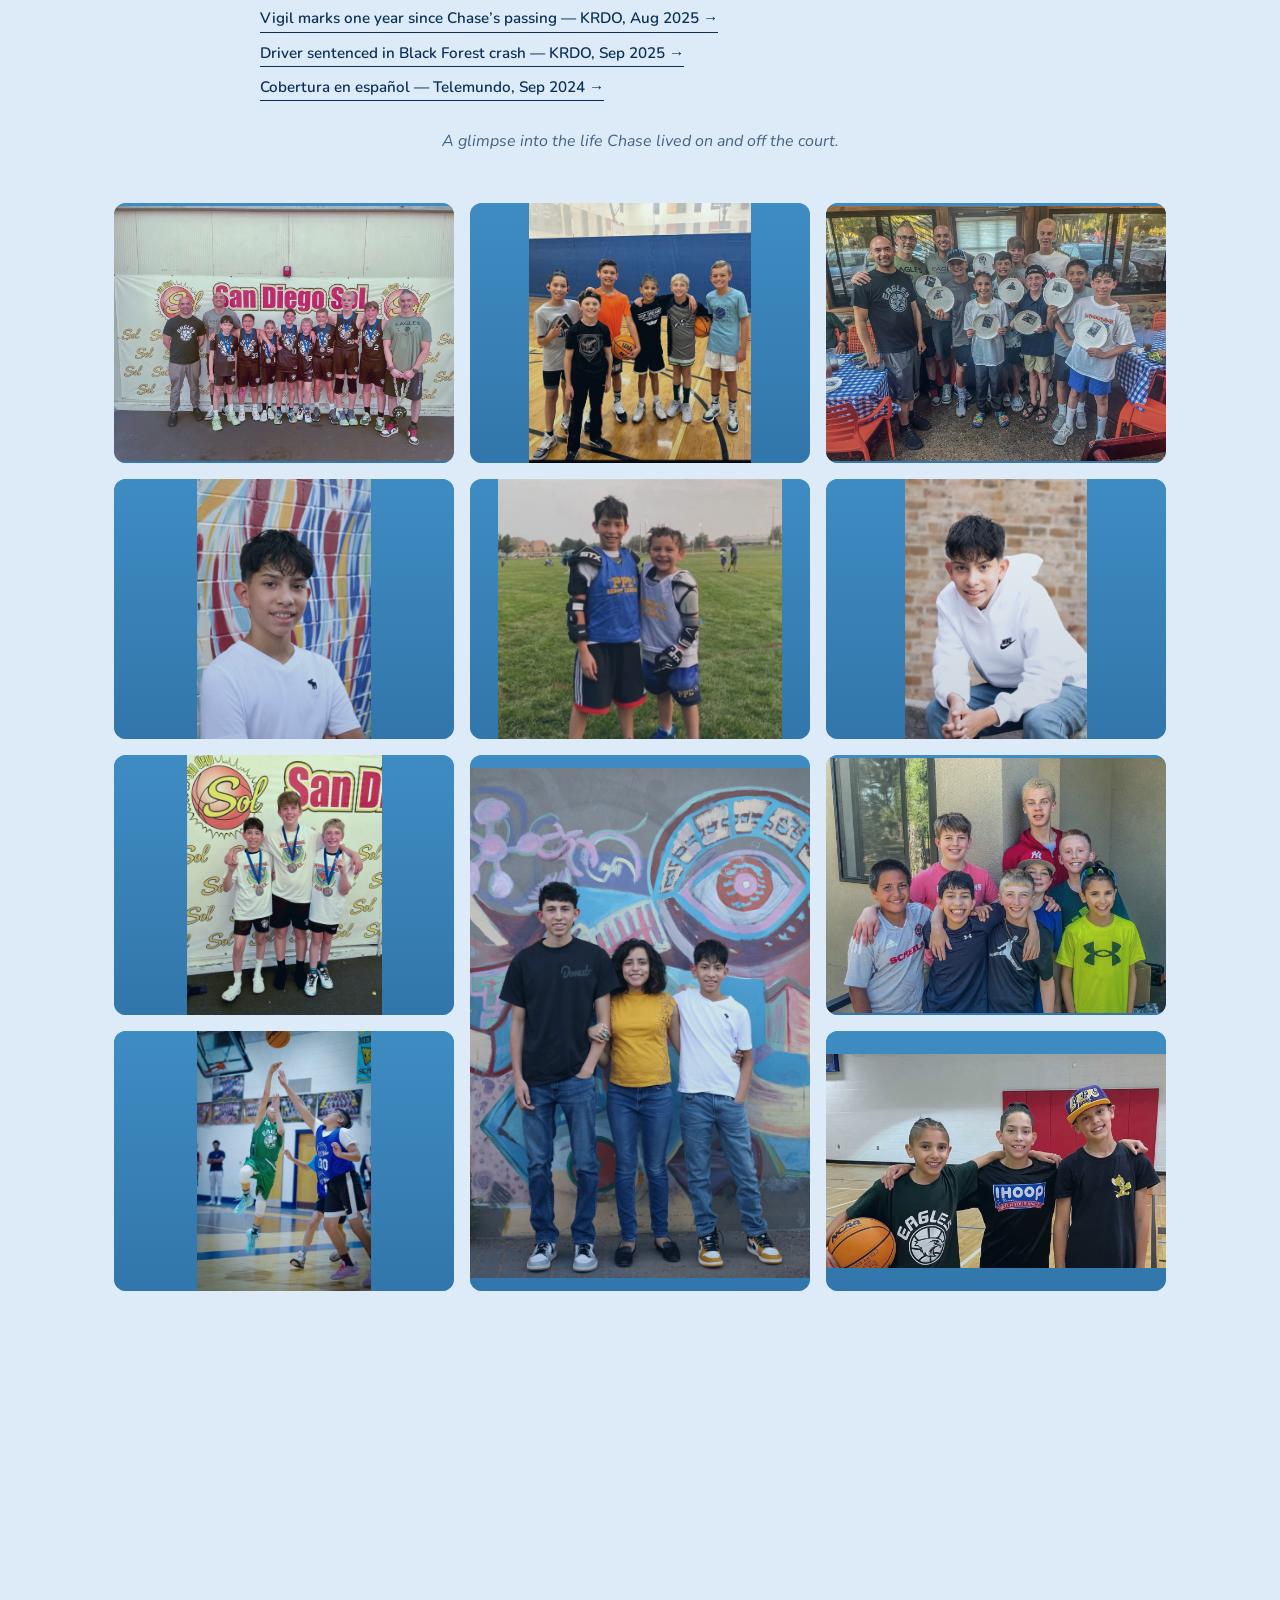
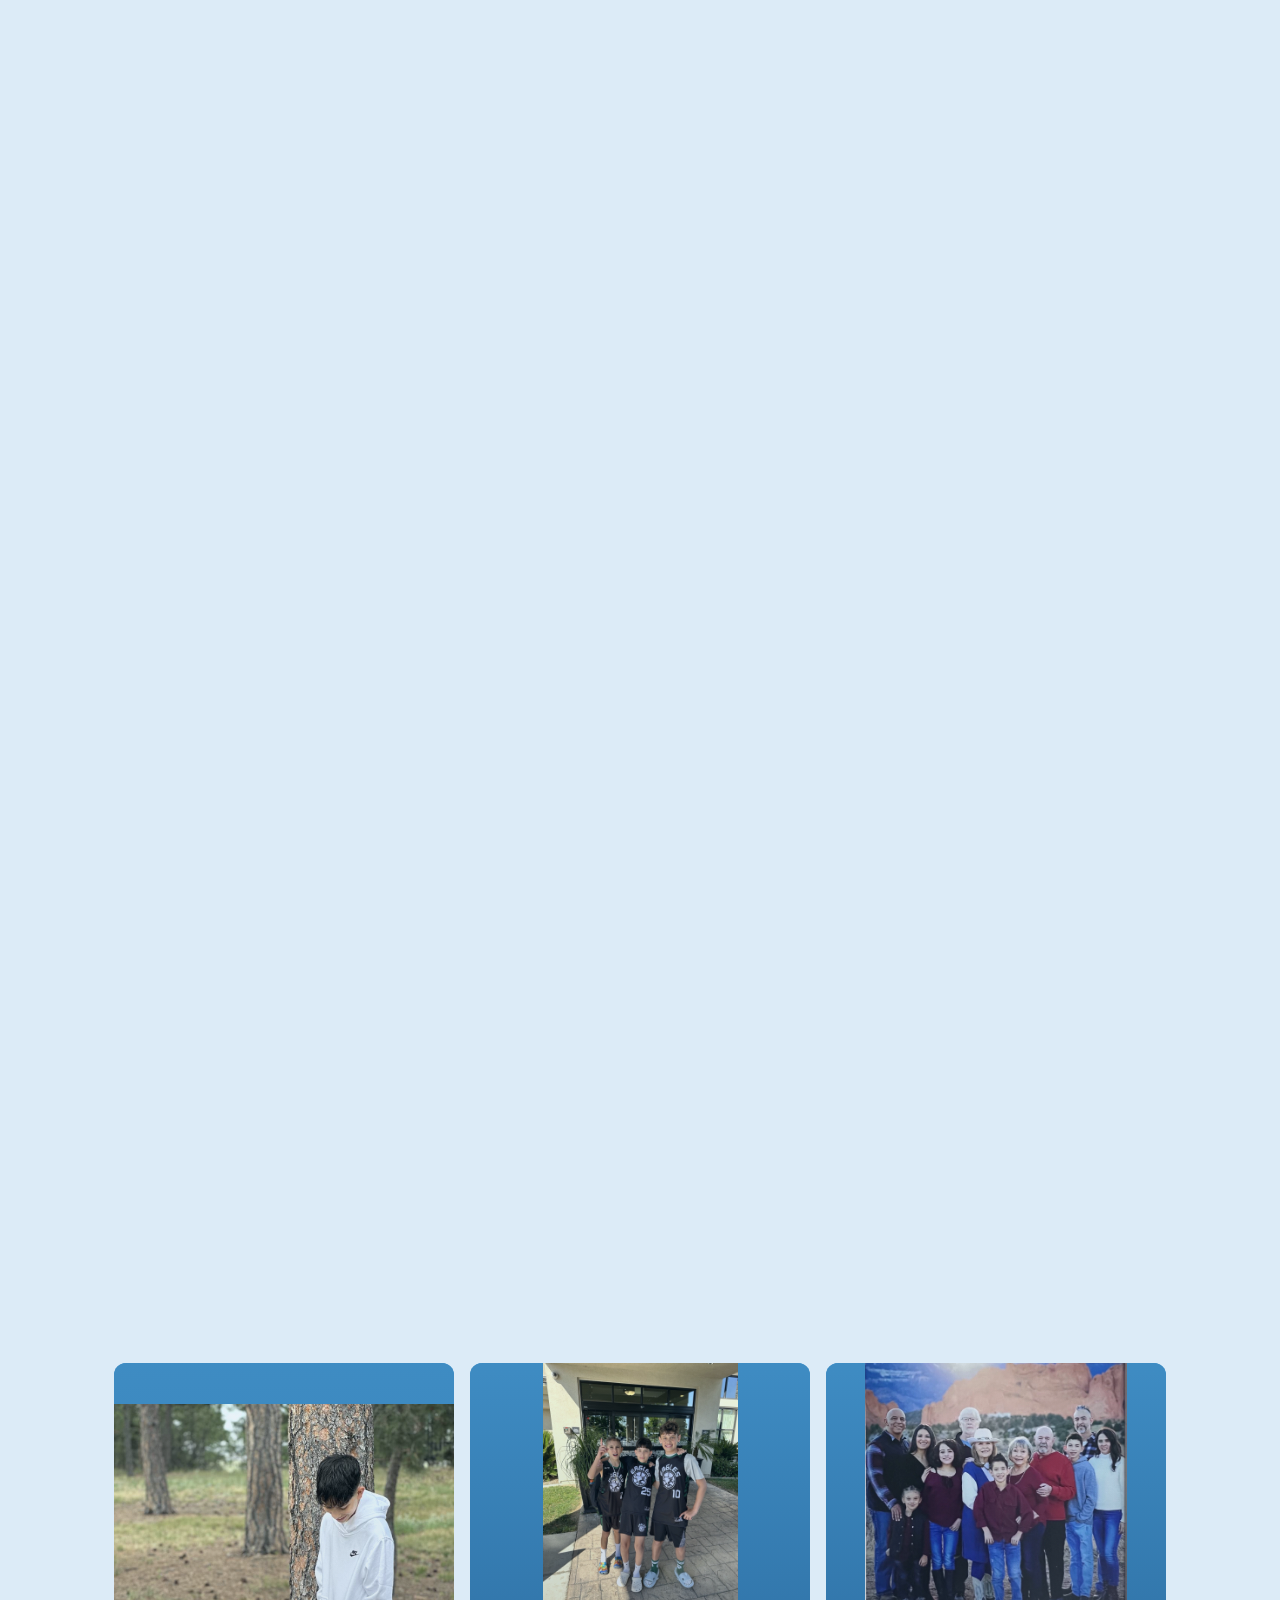
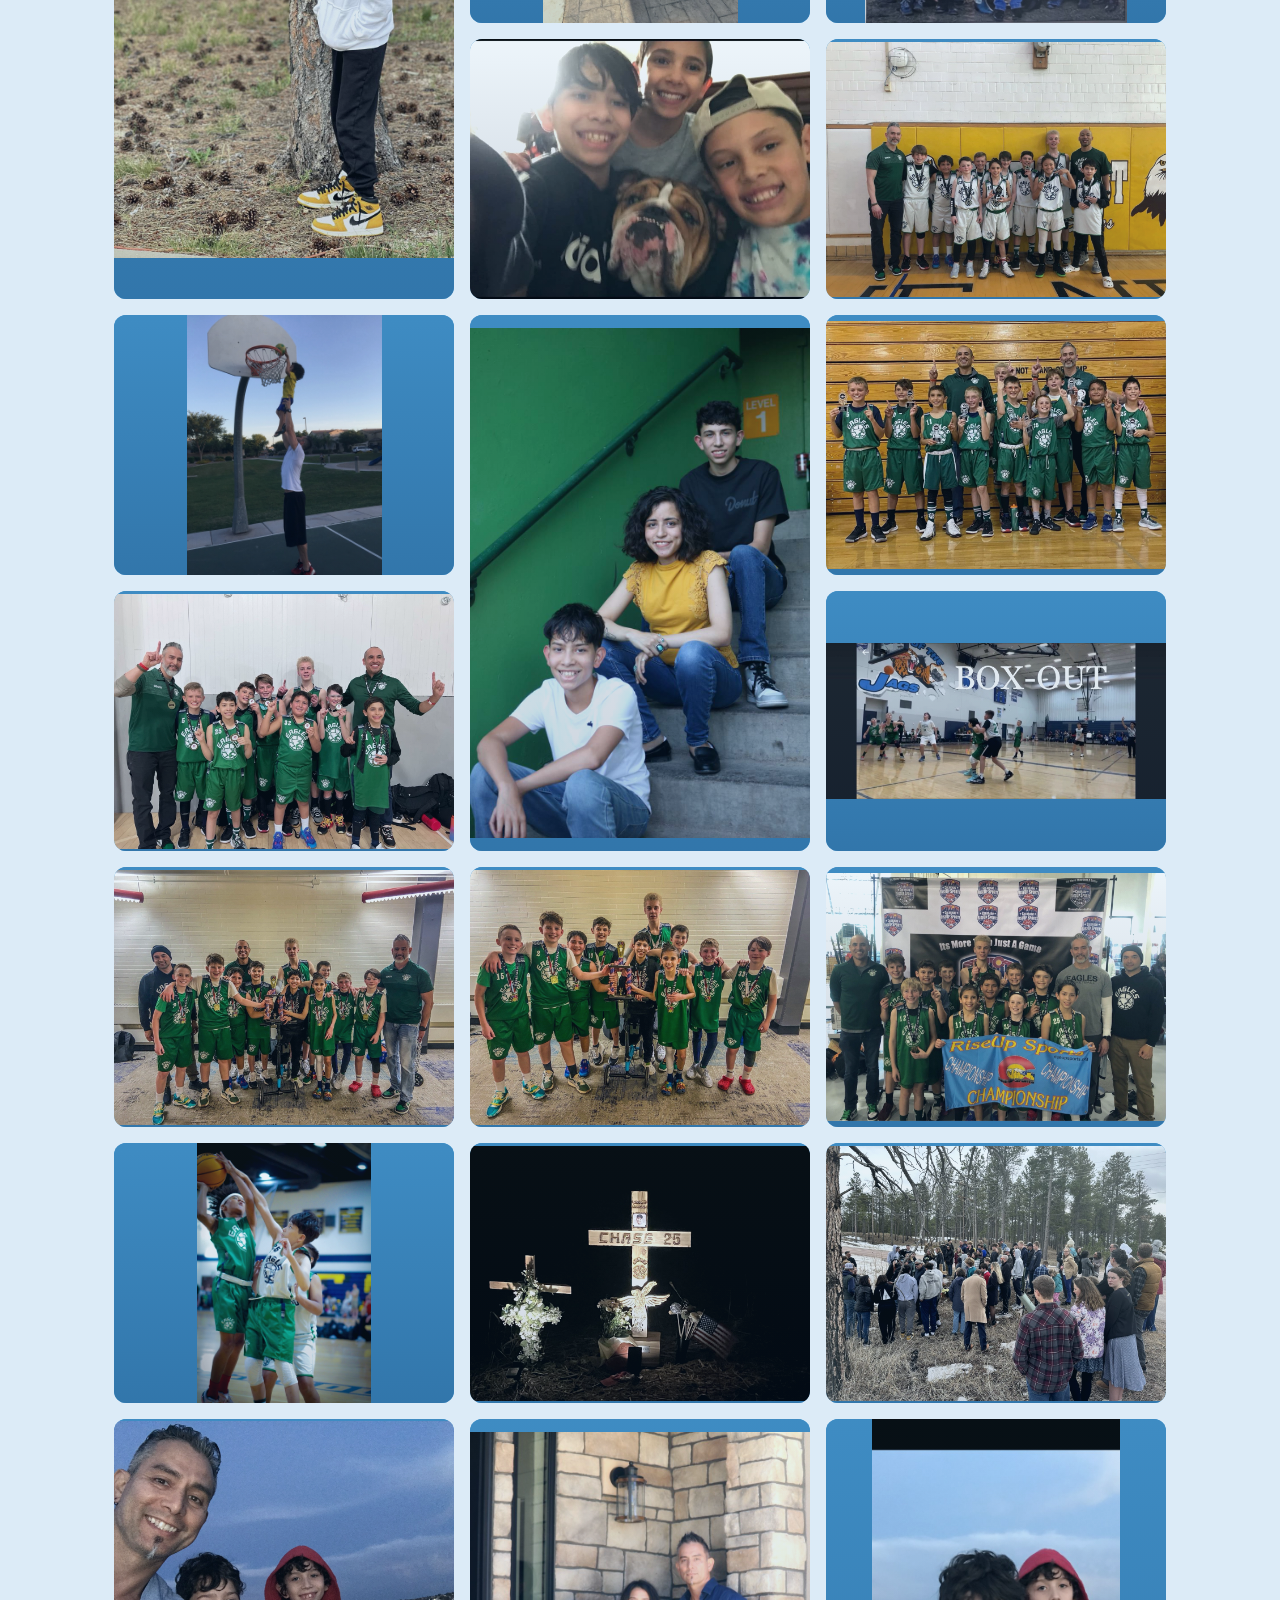
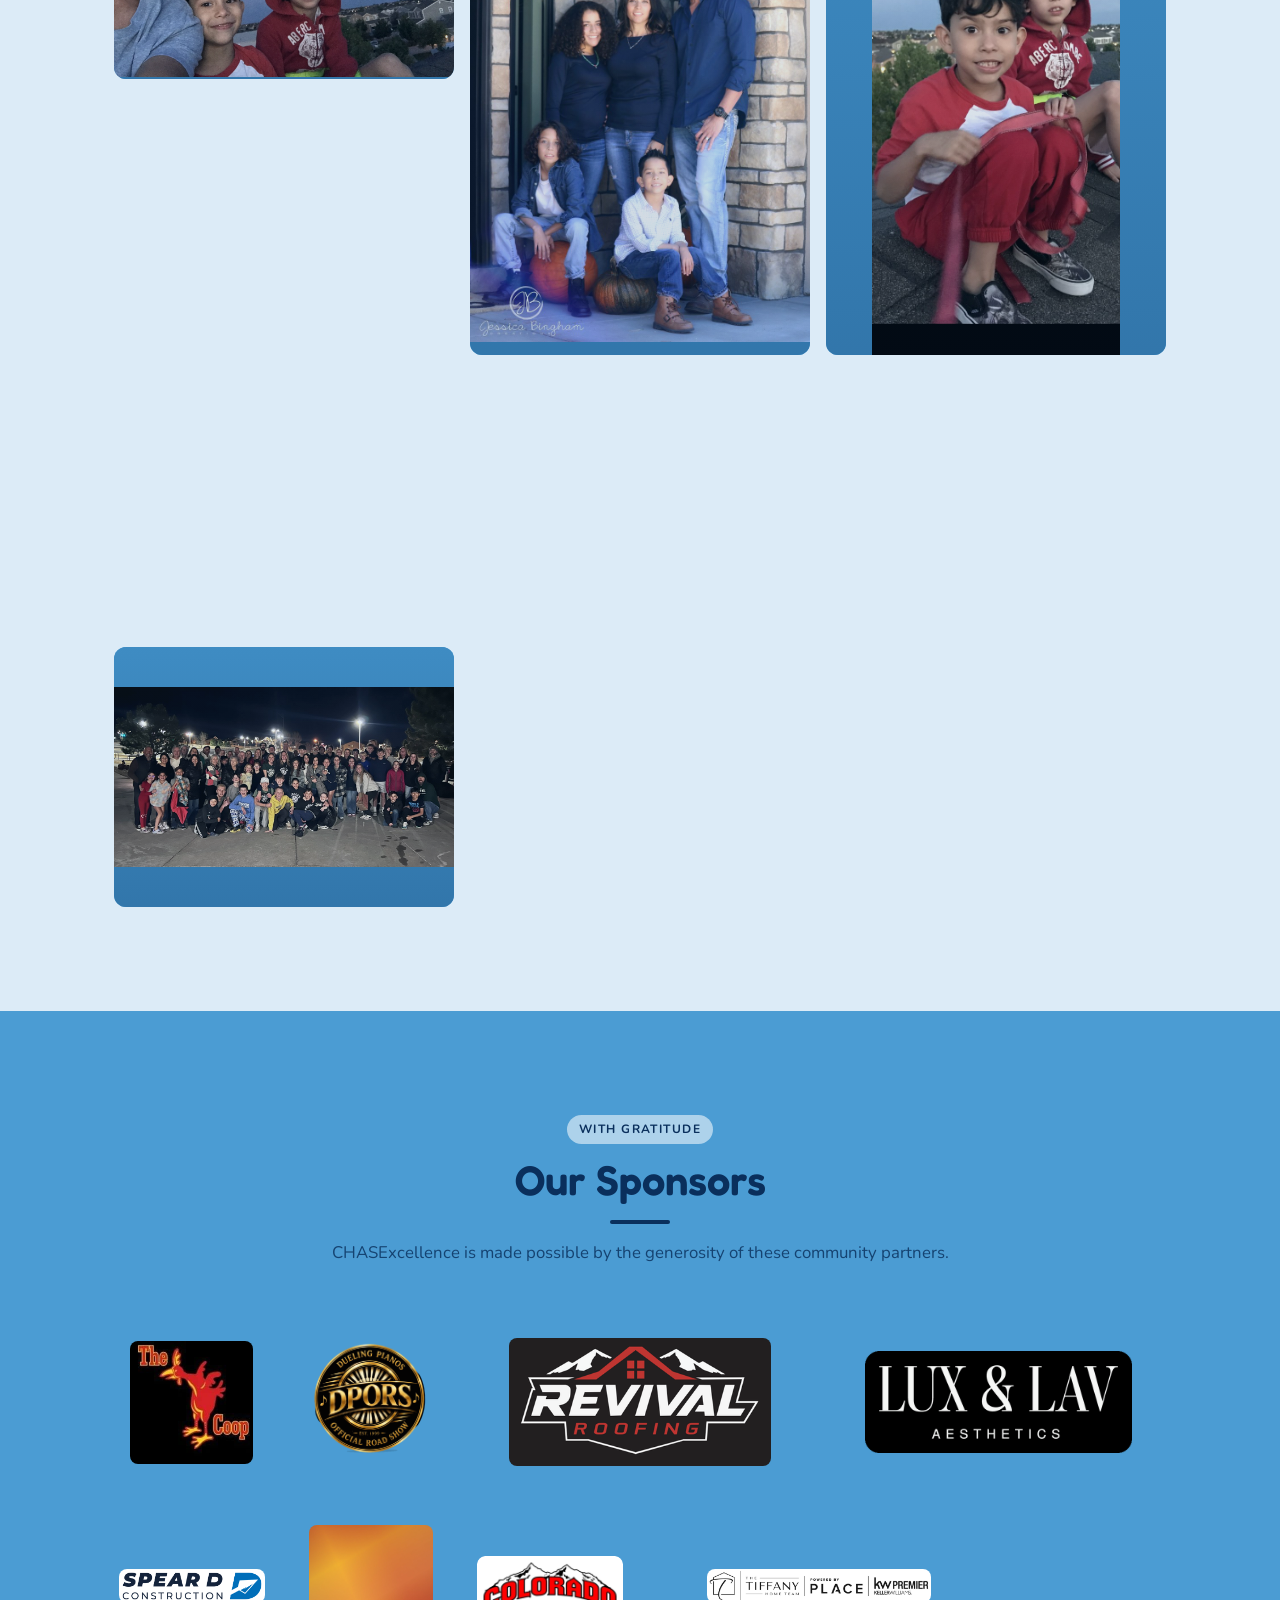
==== commit 28ffe786: "Announce Gift Bag Raffle winner Janna Jacobs on the event card Card copy now names the winner (descr" ====
--- a/index.html
+++ b/index.html
@@ -261,22 +261,27 @@
 
       <div class="event-card-featured event-card-past">
         <div class="event-badge event-badge-past">Completed</div>
-        <div class="event-content event-content-single">
+        <div class="event-content">
           <div class="event-info">
-            <p class="event-date">Ran through Sunday, August 30, 2026</p>
+            <p class="event-date">Winner announced Monday, August 31, 2026</p>
             <h3 class="event-title">Gift Bag Raffle</h3>
             <p class="event-desc">
-              $5 could win you an incredible gift bag! For just $5 per ticket, you&rsquo;re
-              entered to win a gift bag packed with multiple gift cards &mdash; perfect for
-              dining, shopping, entertainment, and more. Every ticket helps support
-              CHASExcellence and our mission to invest in young athletes.
+              &#127881; Congratulations to our Gift Bag Raffle winner, <strong>Janna Jacobs</strong>!
+              Thank you to everyone who entered and supported CHASExcellence &mdash; every
+              ticket helps us invest in young athletes and carry Chase&rsquo;s legacy forward.
             </p>
             <ul class="event-details">
               <li>&#10003; $5 per raffle ticket</li>
               <li>&#10003; Ran through Sunday, August 30, 2026</li>
-              <li>&#10003; Winner announced today, Monday, August 31, 2026</li>
+              <li>&#10003; Winner: Janna Jacobs</li>
               <li>&#10003; 100% of ticket sales support CHASExcellence</li>
             </ul>
+          </div>
+          <div class="event-visual">
+            <a href="images/raffle-winner-flyer.jpg" target="_blank" rel="noopener" class="event-flyer-link">
+              <img loading="lazy" src="images/raffle-winner-flyer.jpg" alt="Congratulations to Gift Bag Raffle winner Janna Jacobs" class="event-flyer" />
+            </a>
+            <p class="event-flyer-caption">Tap to view the flyer</p>
           </div>
         </div>
       </div>
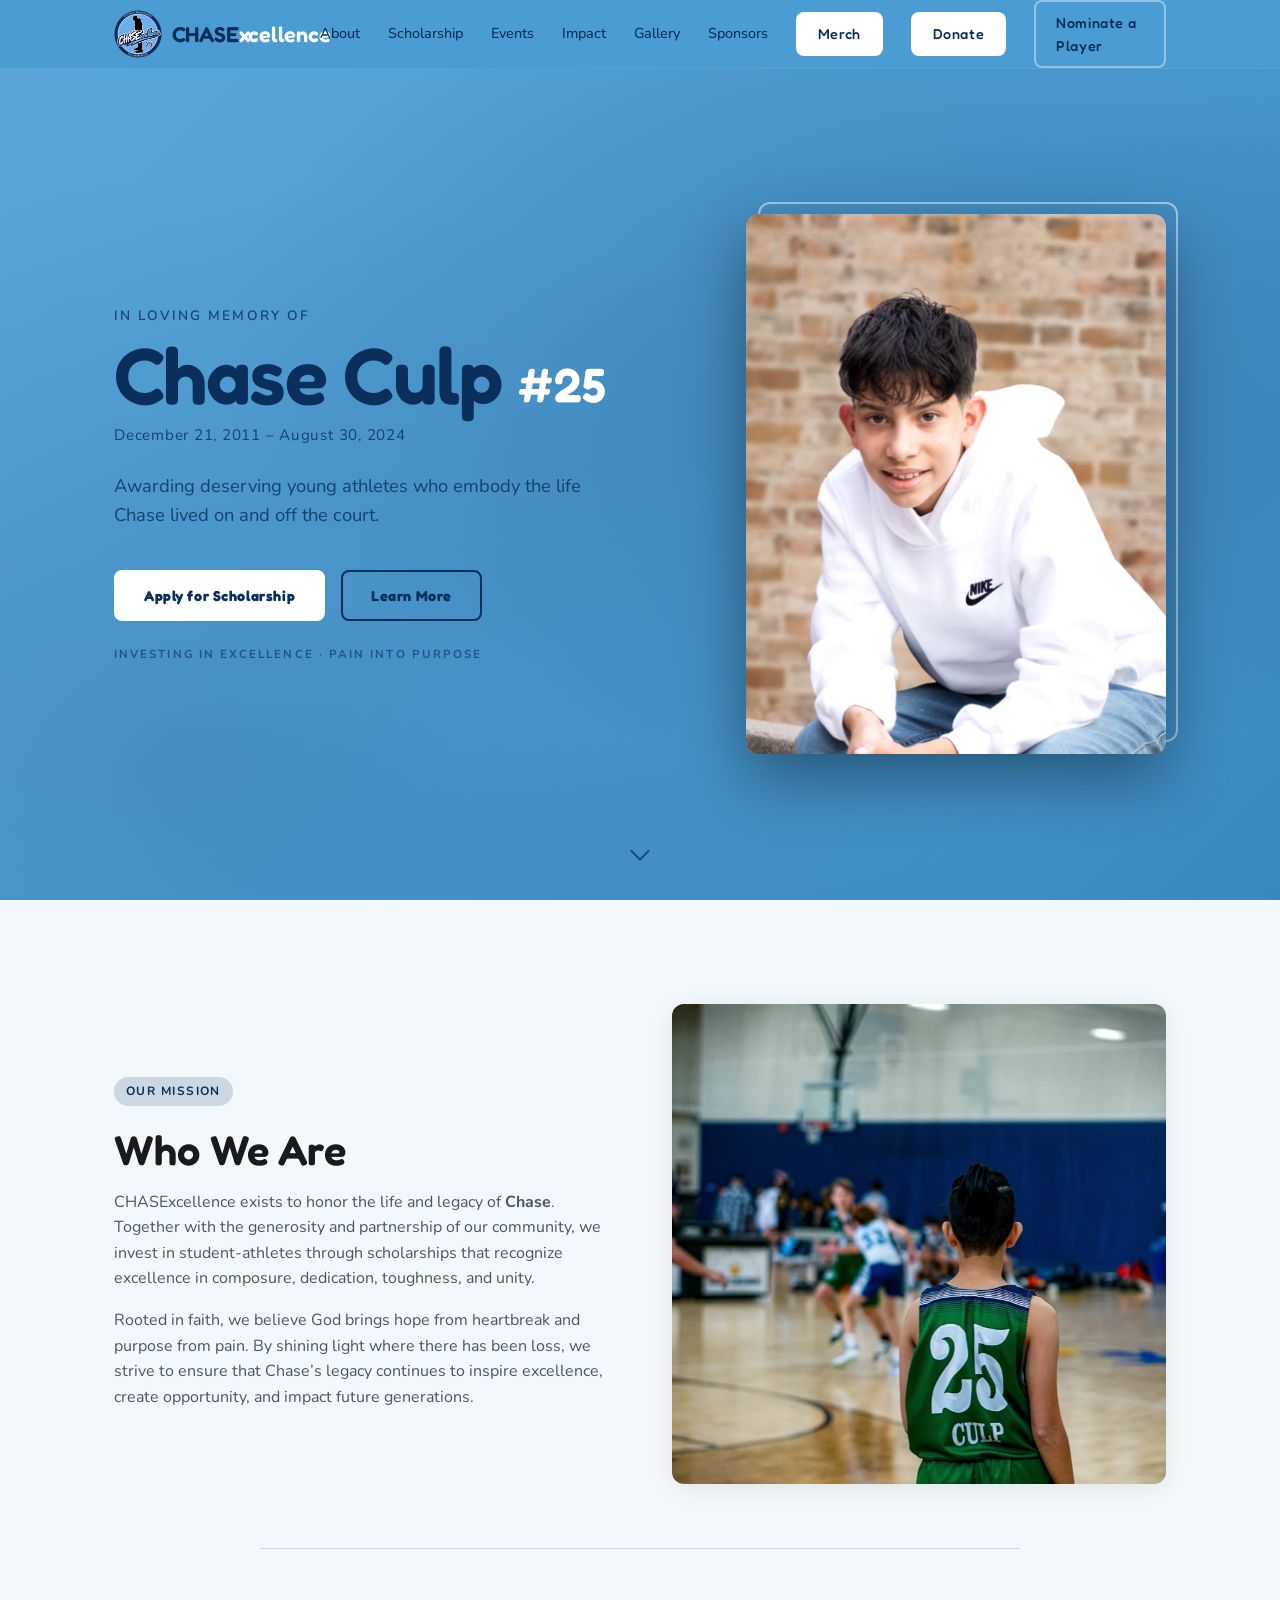
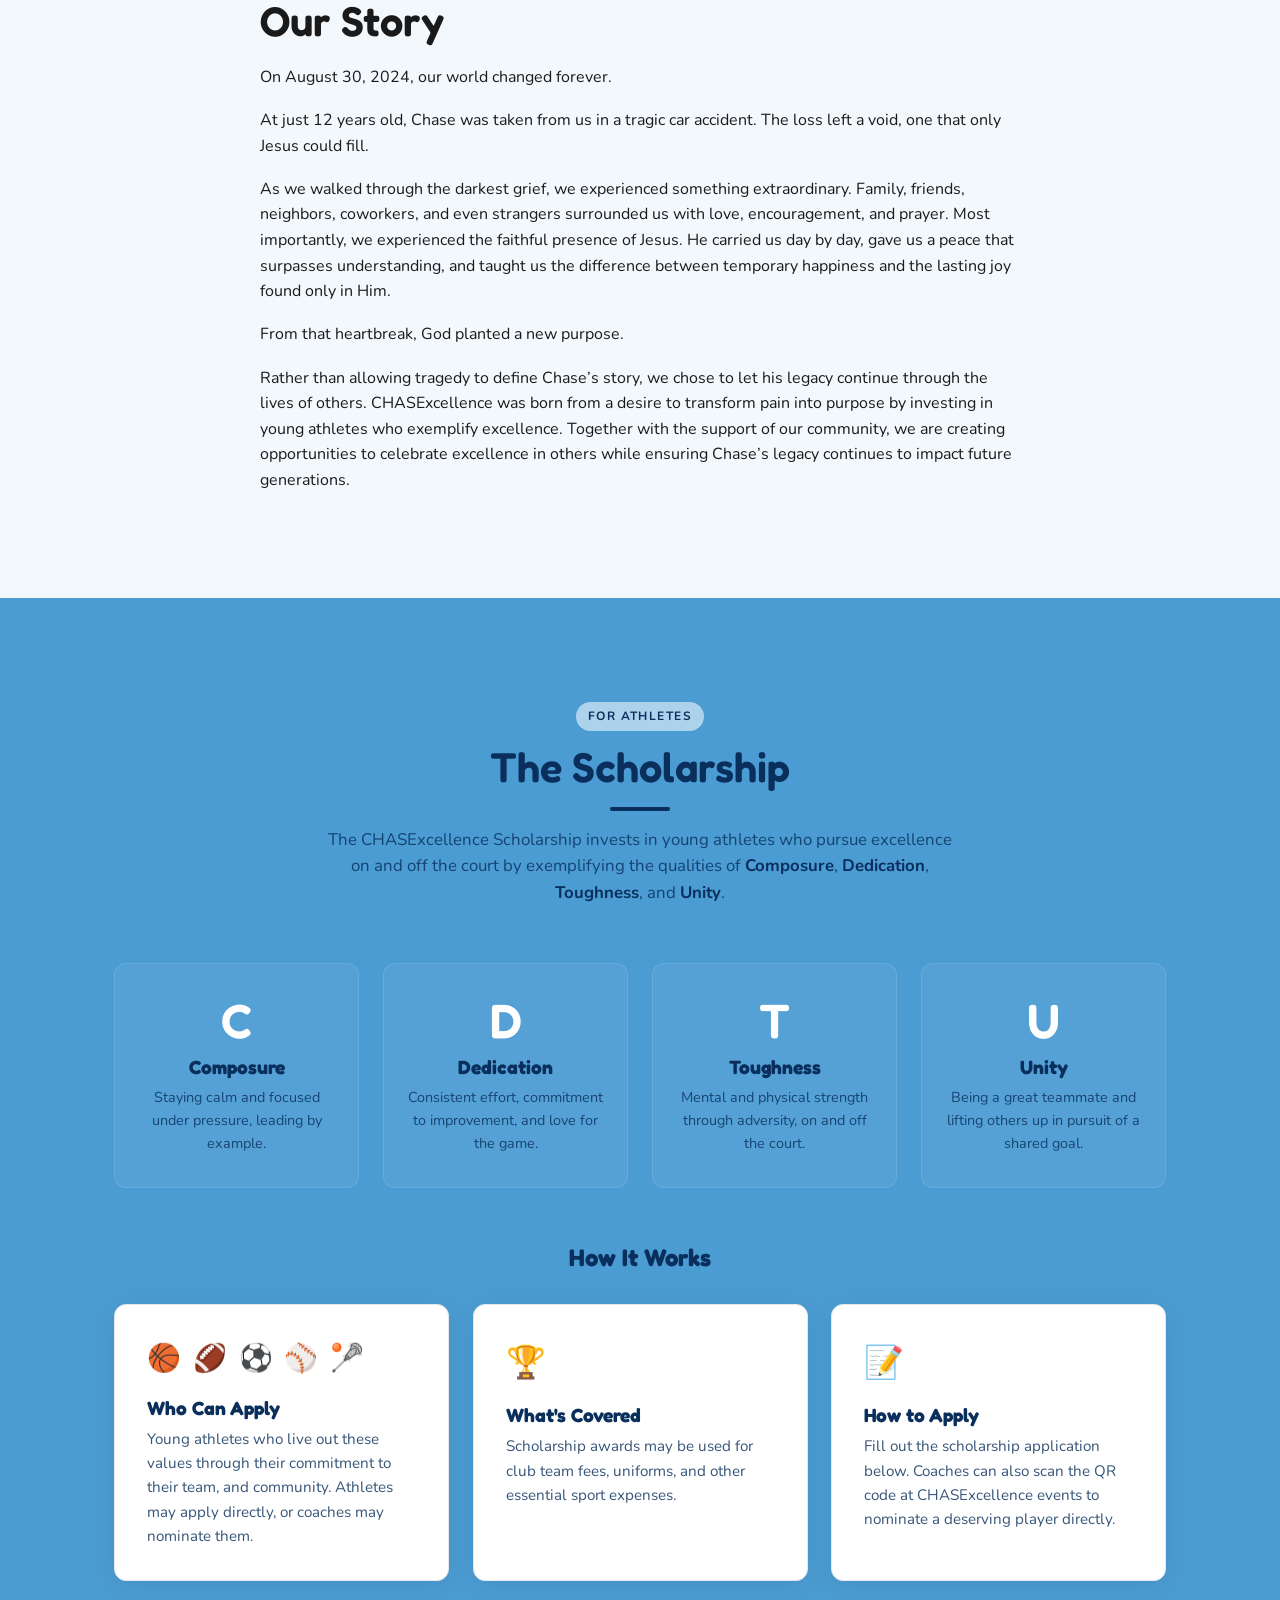
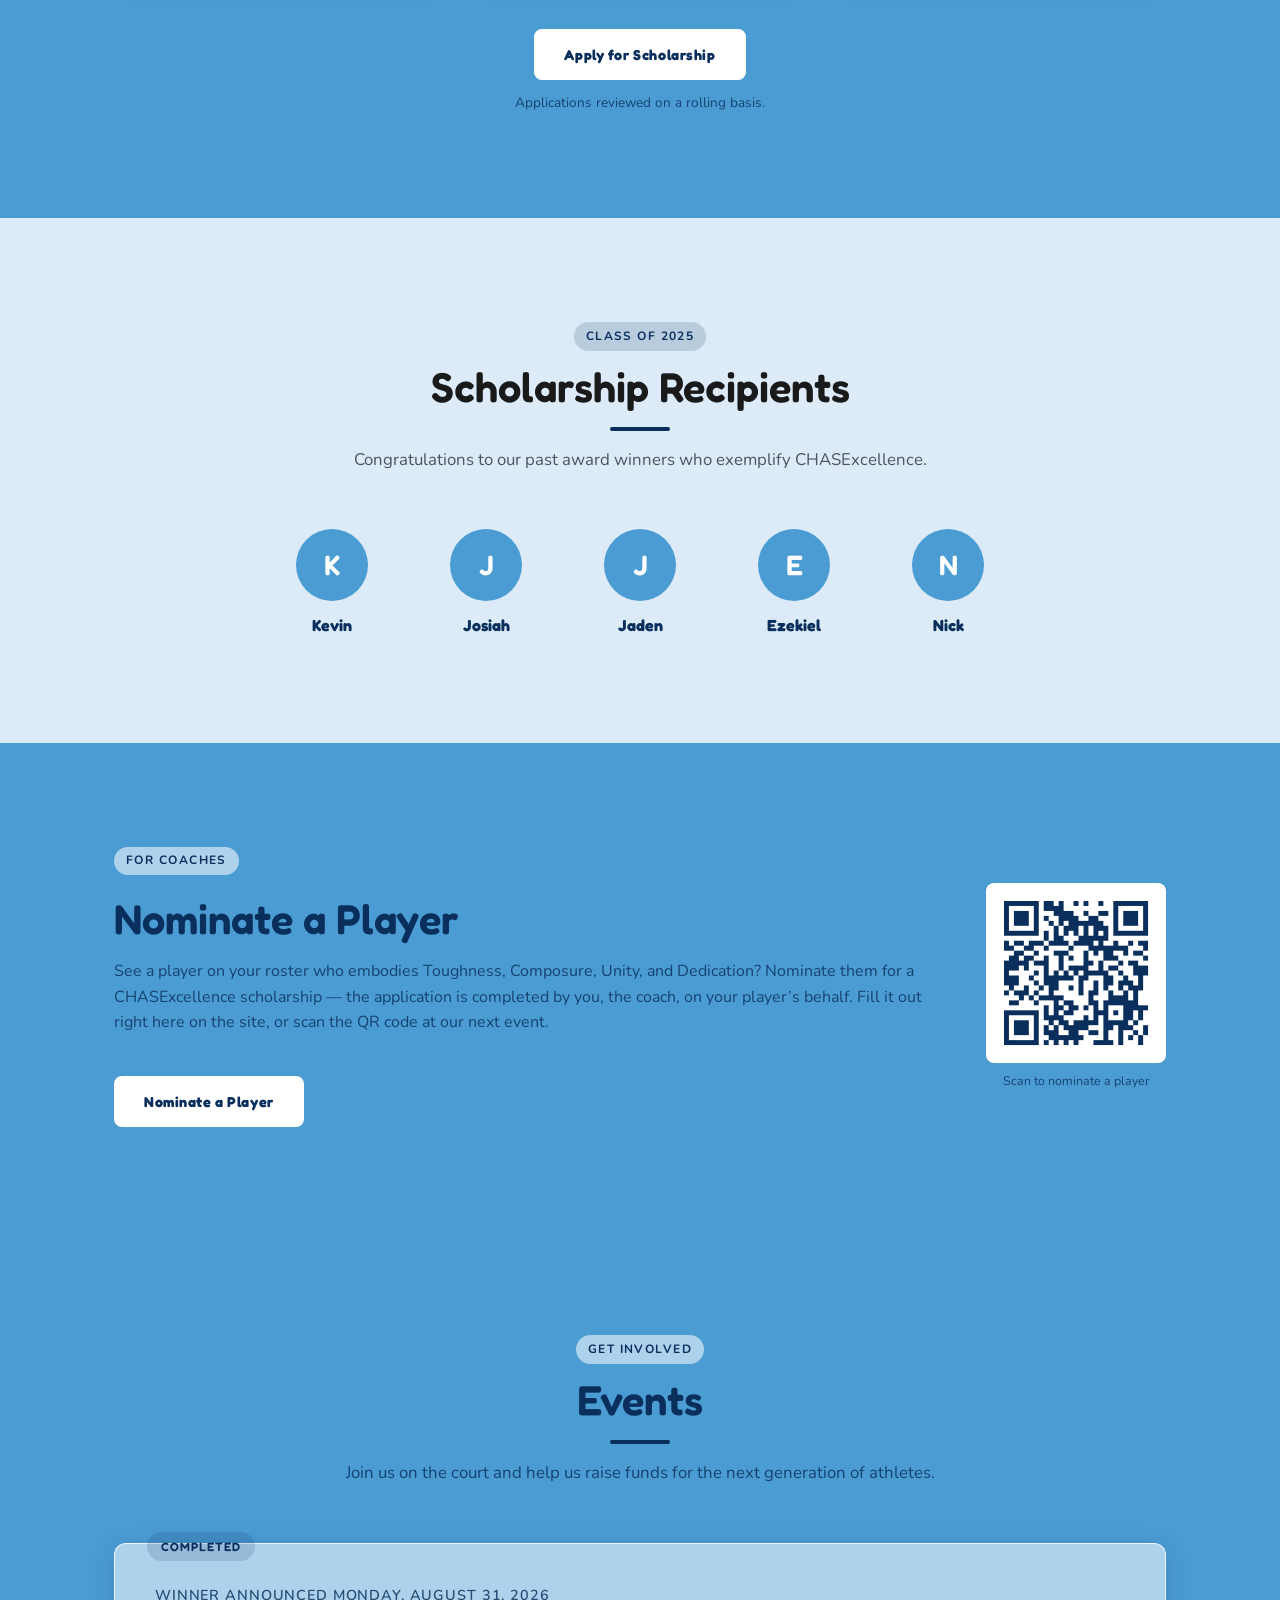
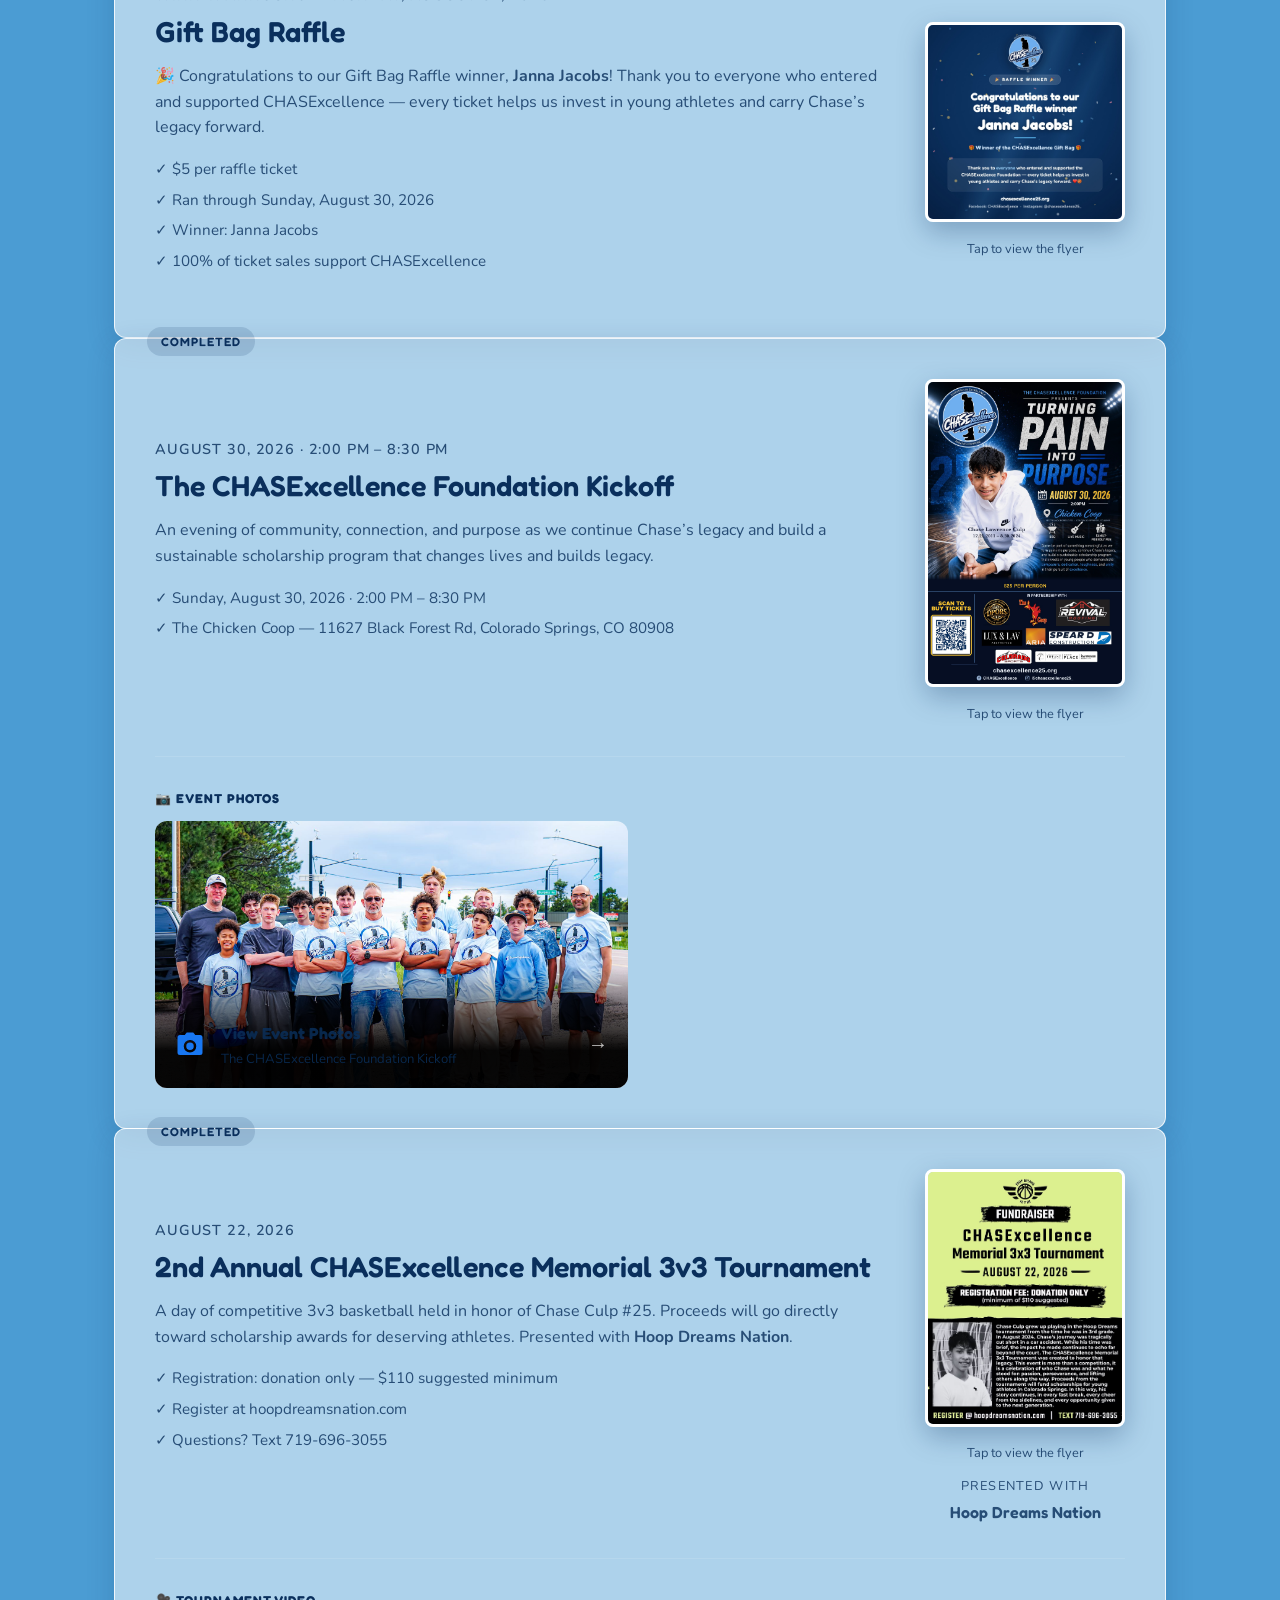
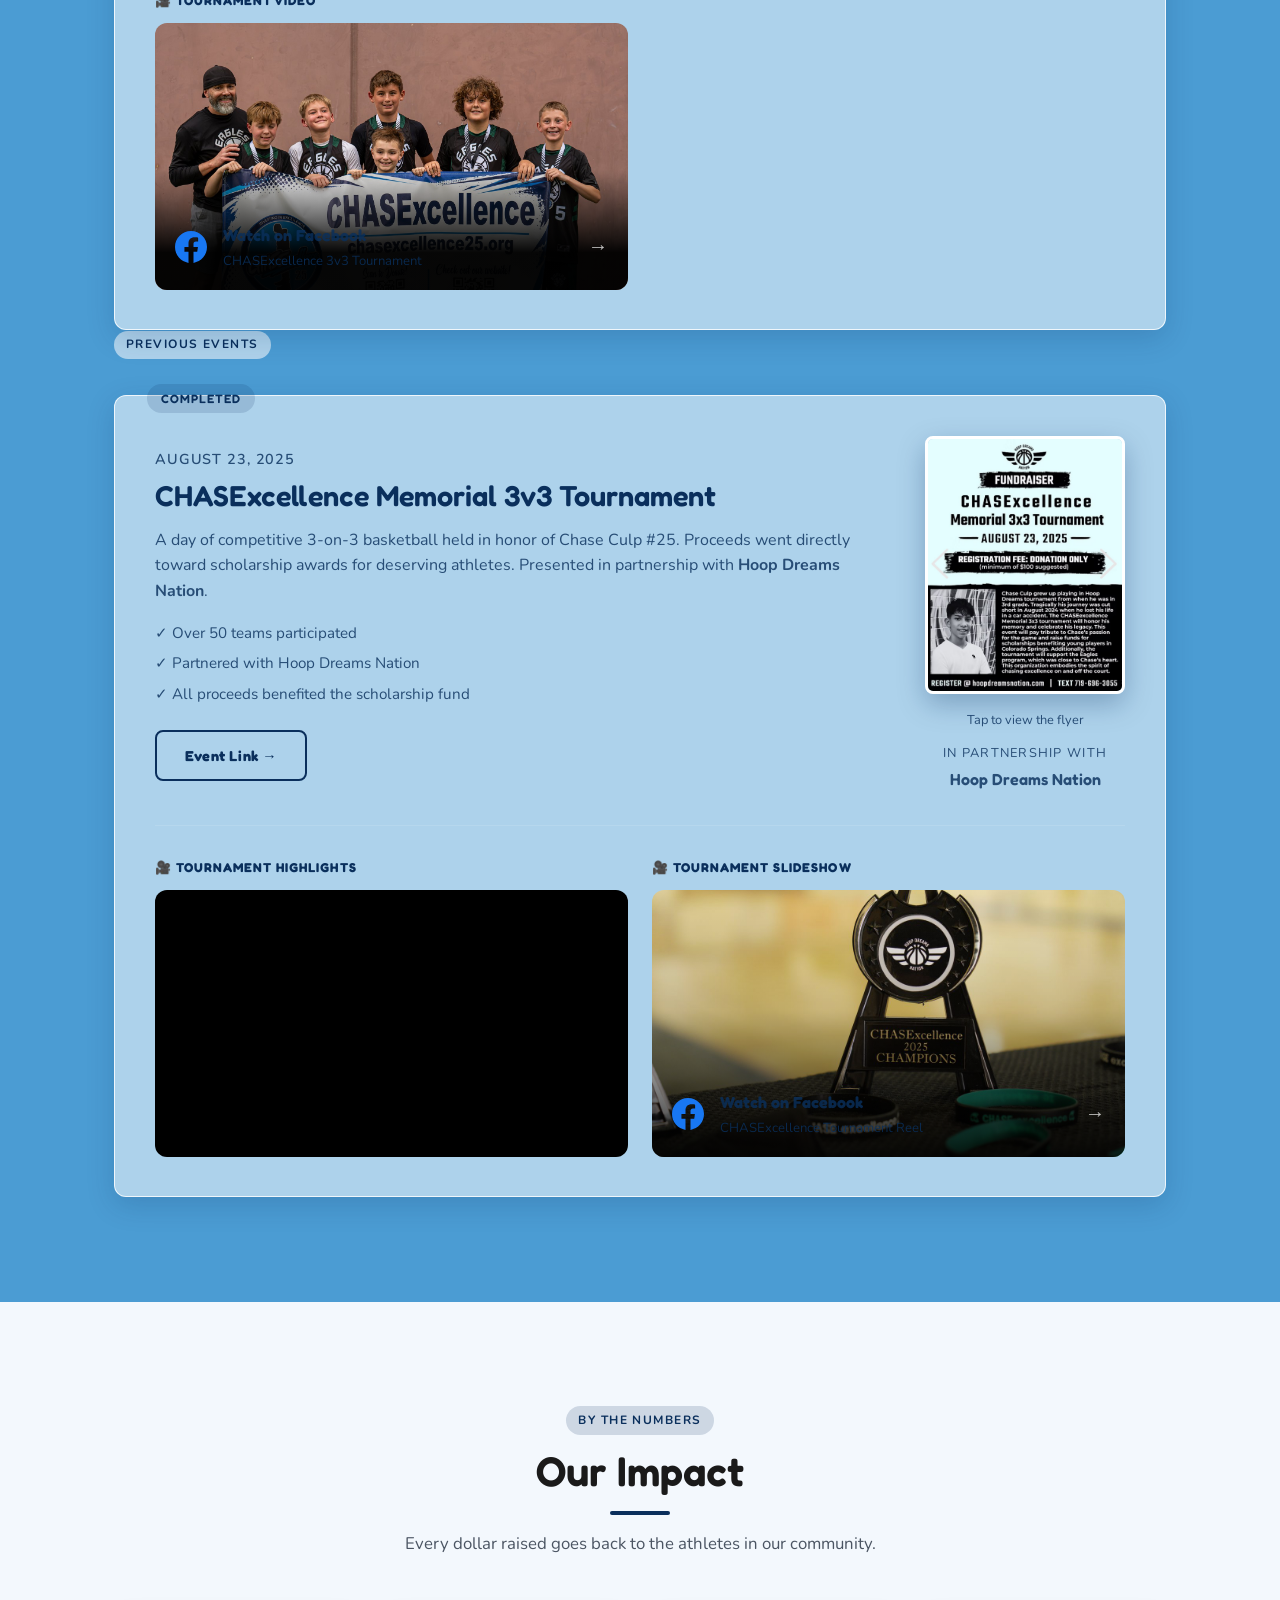
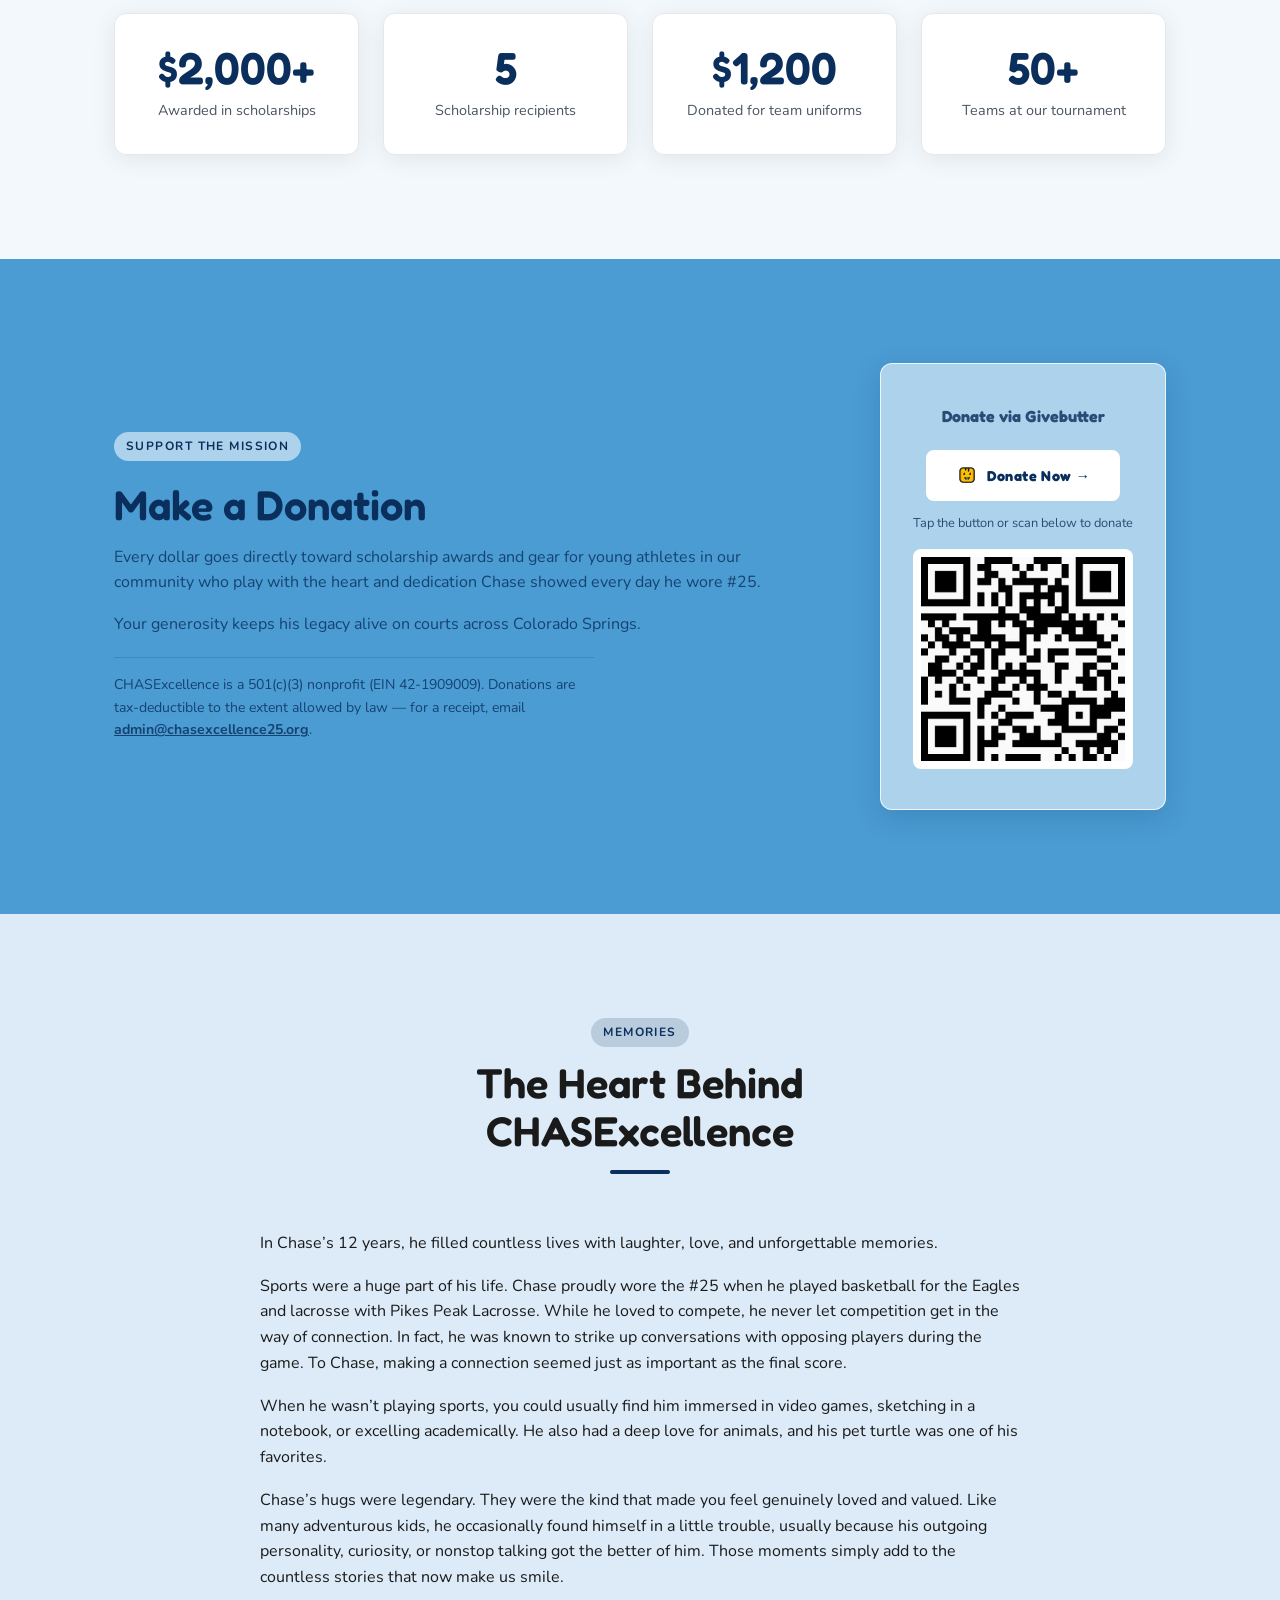
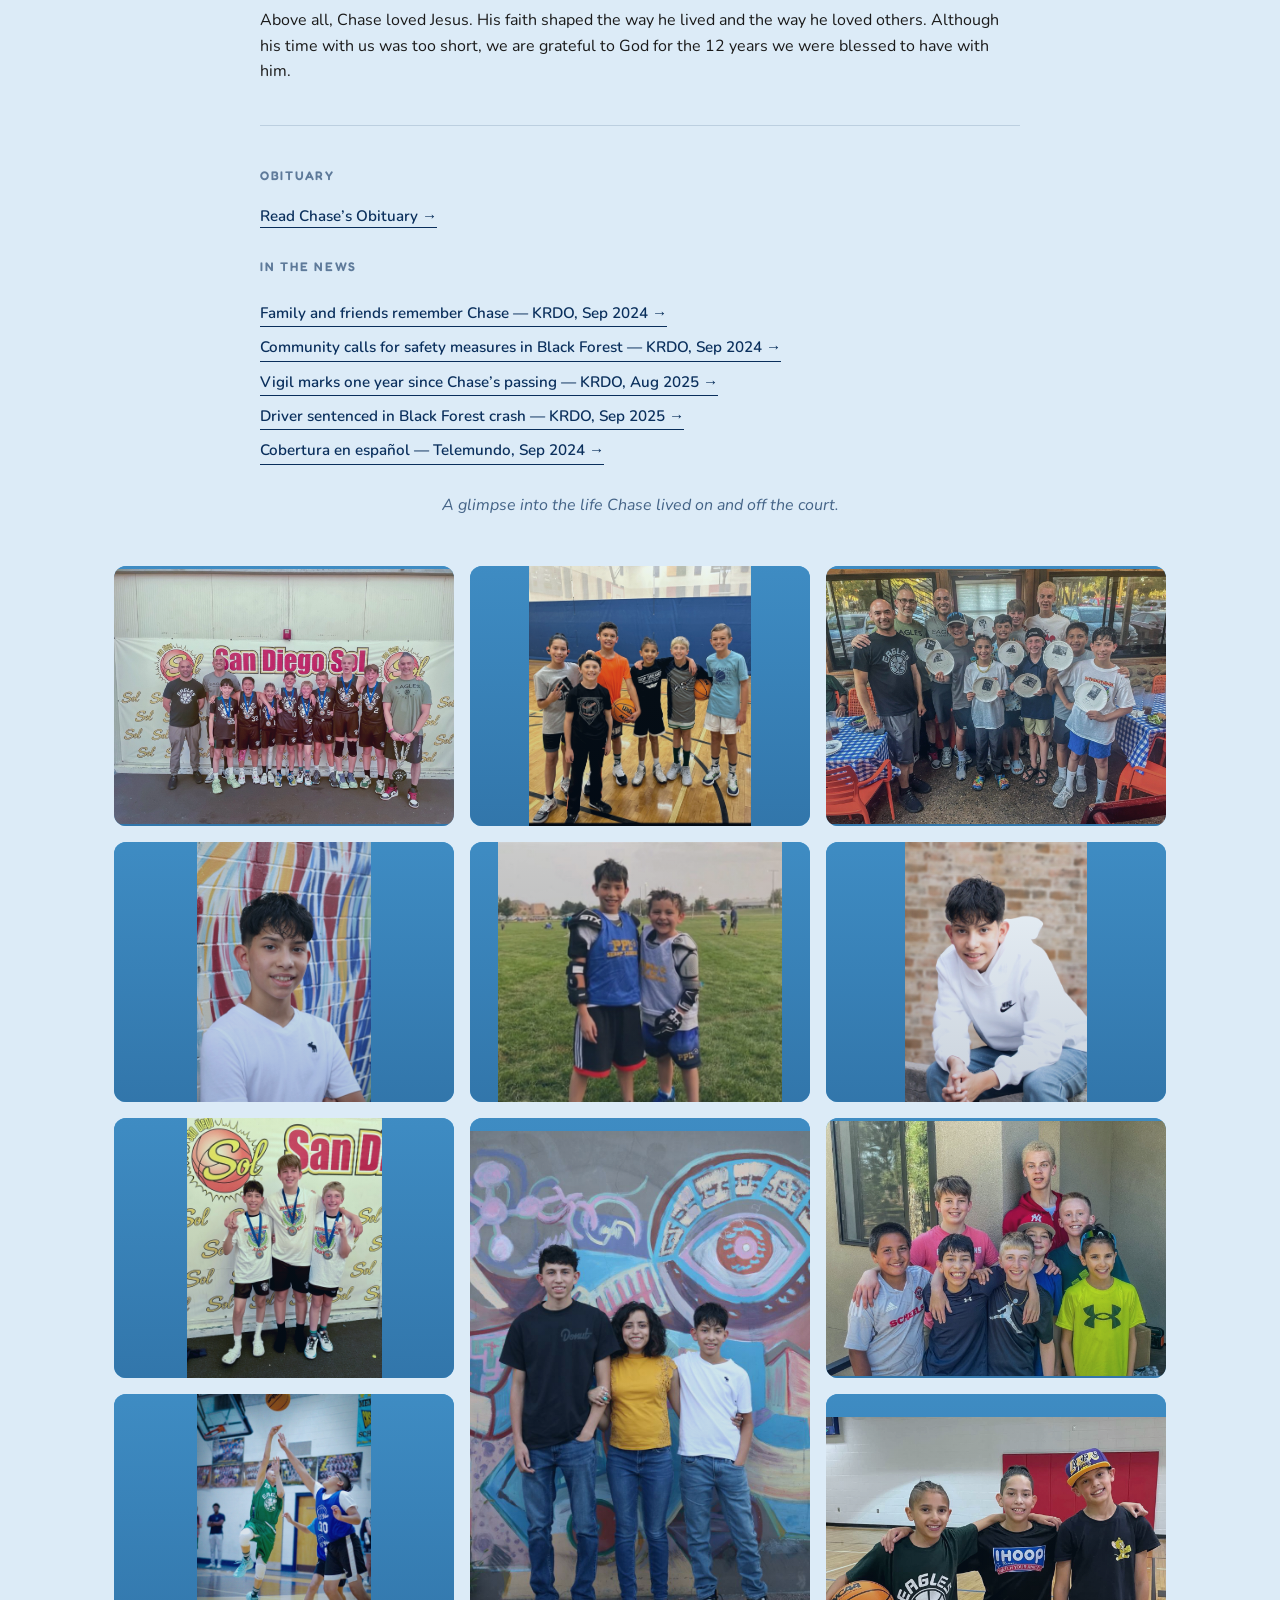
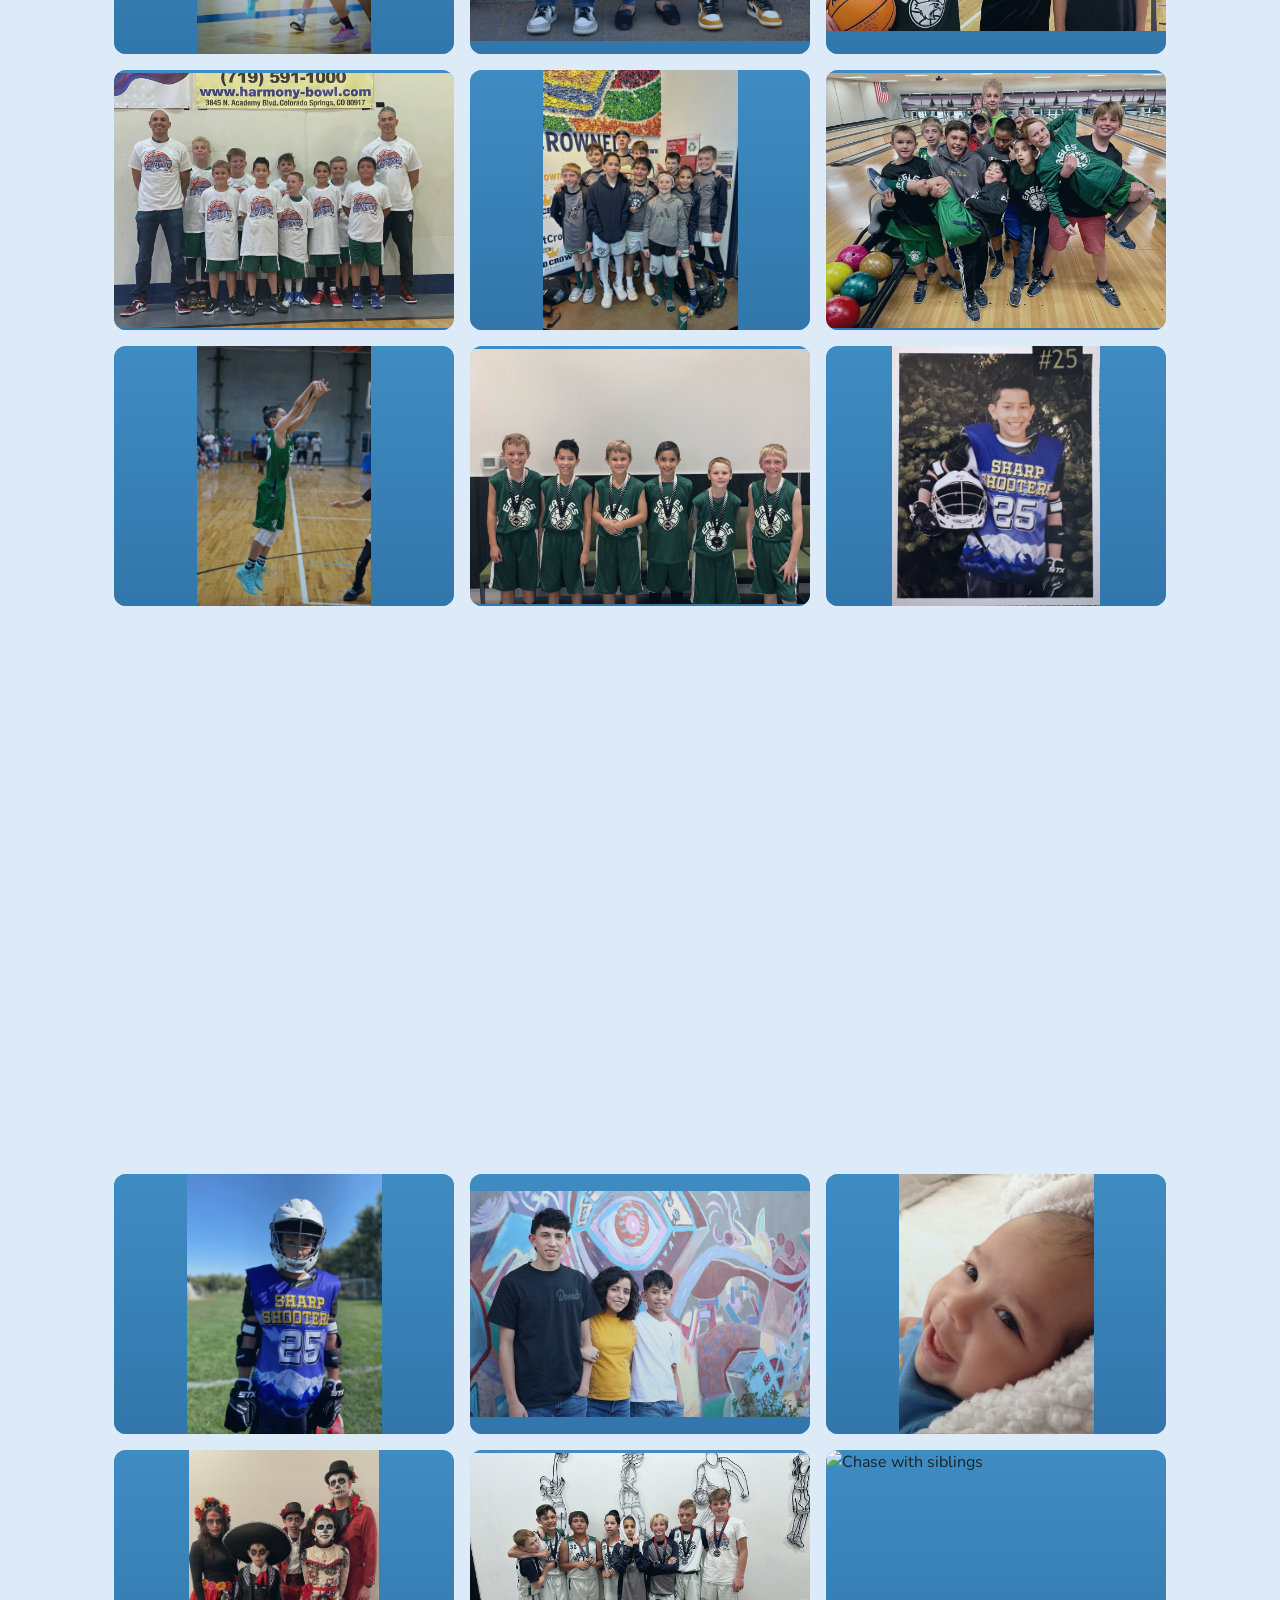
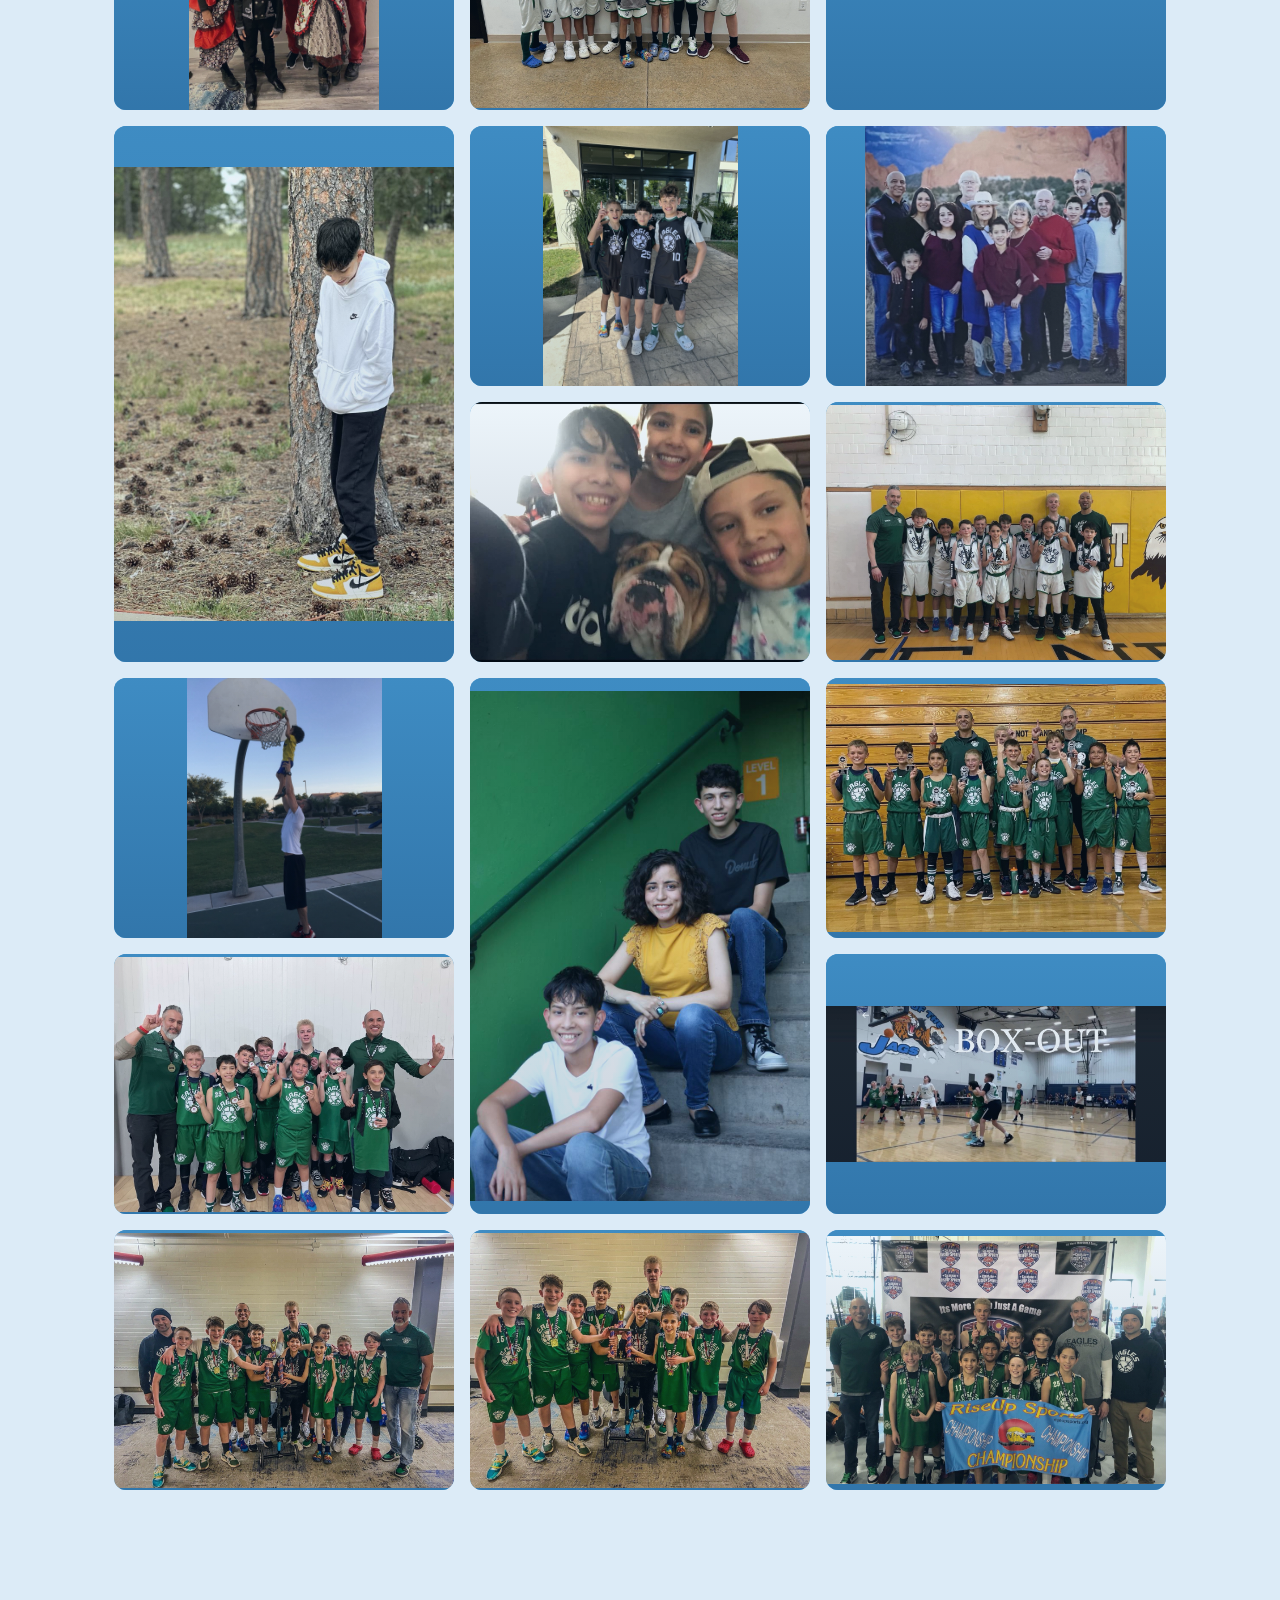
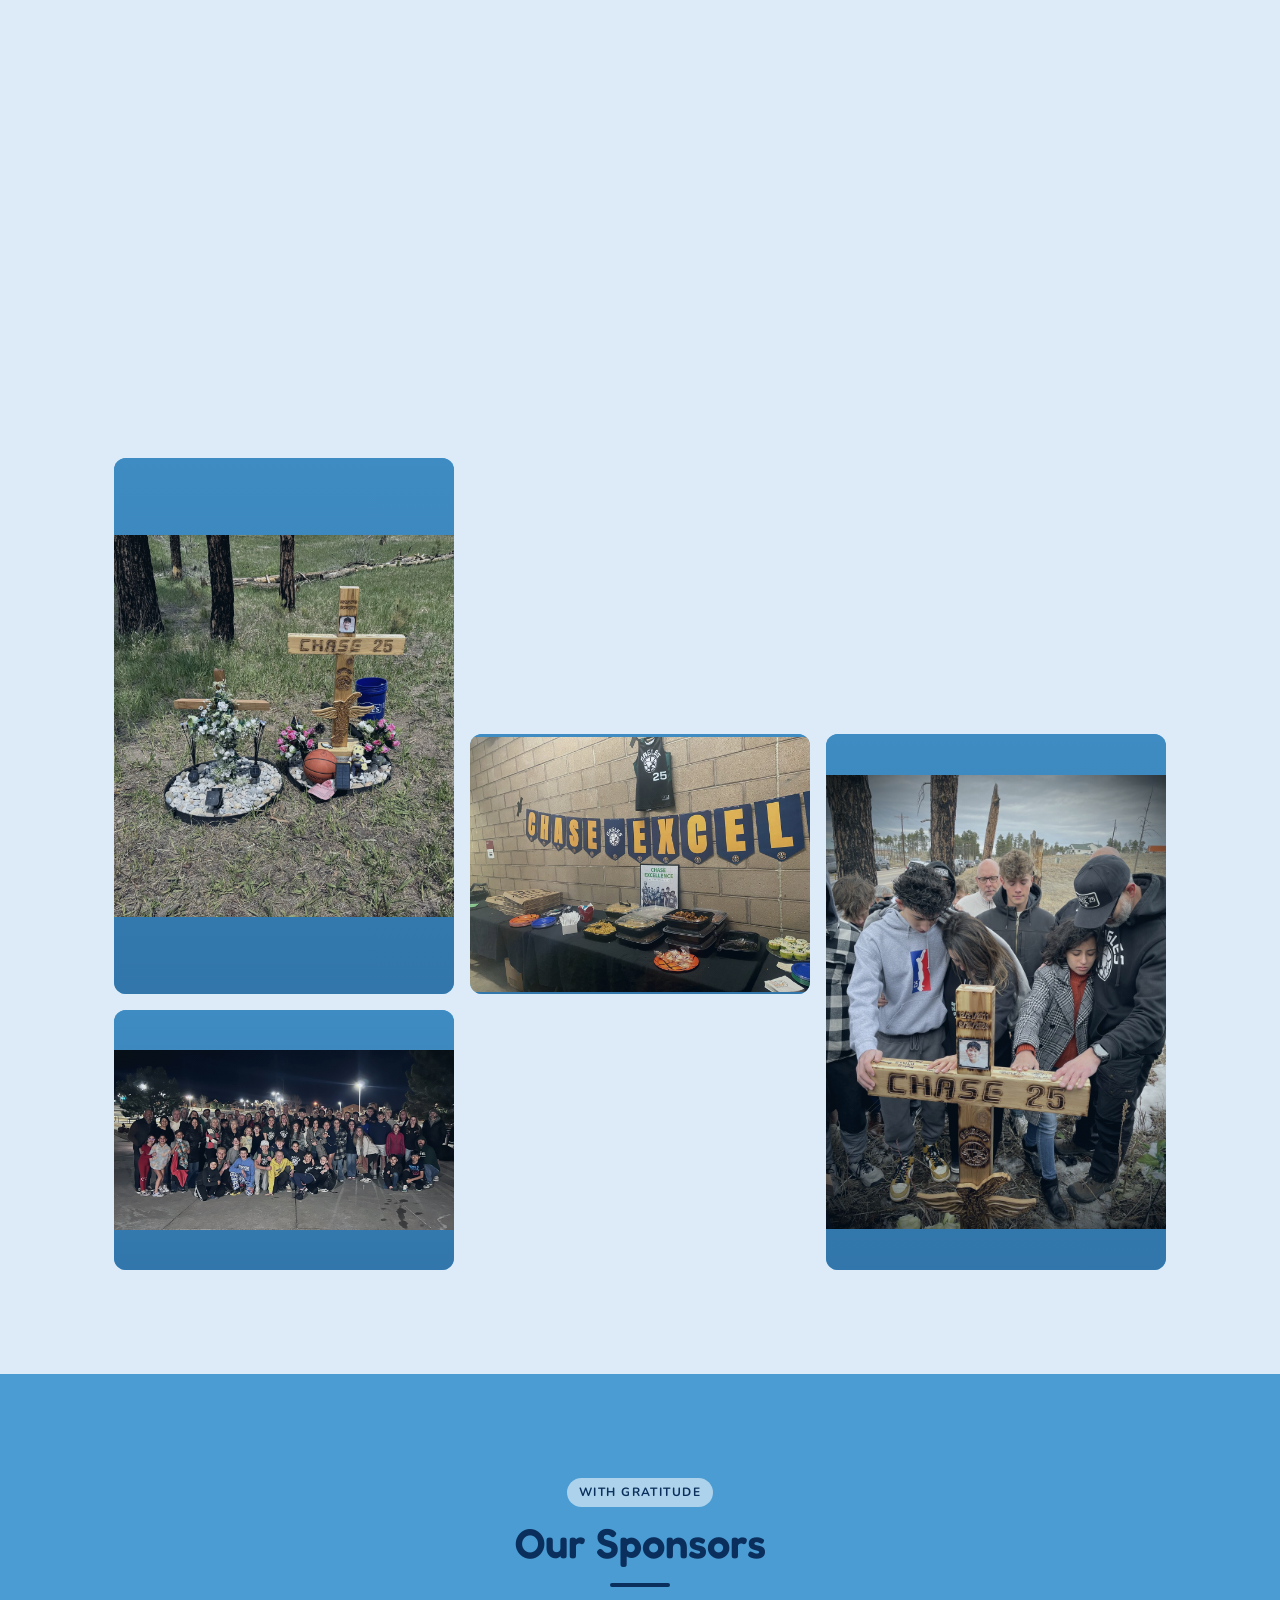
==== commit 3ff1486f: "Add photo-cover Event Photos card to Kickoff, replacing plain link Matches the Tournament card's Fac" ====
--- a/index.html
+++ b/index.html
@@ -309,6 +309,26 @@
             <p class="event-flyer-caption">Tap to view the flyer</p>
           </div>
         </div>
+
+        <!-- Event Media -->
+        <div class="event-media">
+        <div class="event-media-item">
+          <div class="event-media-label">&#128247; Event Photos</div>
+          <a href="https://photos.app.goo.gl/VMwQdPiQzdyNwRc87" target="_blank" rel="noopener" class="facebook-reel-card" style="background-image: url('images/kickoff-team-photo.jpg'); background-position: center top;">
+            <div class="fb-reel-overlay fb-reel-overlay-strong"></div>
+            <div class="fb-reel-row">
+              <div class="fb-reel-icon">
+                <svg viewBox="0 0 24 24" fill="currentColor" width="30" height="30"><path d="M9.4 2 7.8 4H4a2 2 0 0 0-2 2v12a2 2 0 0 0 2 2h16a2 2 0 0 0 2-2V6a2 2 0 0 0-2-2h-3.8L14.6 2H9.4zM12 8a5 5 0 1 1 0 10 5 5 0 0 1 0-10zm0 2a3 3 0 1 0 0 6 3 3 0 0 0 0-6z"/></svg>
+              </div>
+              <div class="fb-reel-text">
+                <p class="fb-reel-title">View Event Photos</p>
+                <p class="fb-reel-sub">The CHASExcellence Foundation Kickoff</p>
+              </div>
+              <div class="fb-reel-arrow">&rarr;</div>
+            </div>
+          </a>
+        </div>
+        </div>
       </div>
 
       <div class="event-card-featured event-card-past">
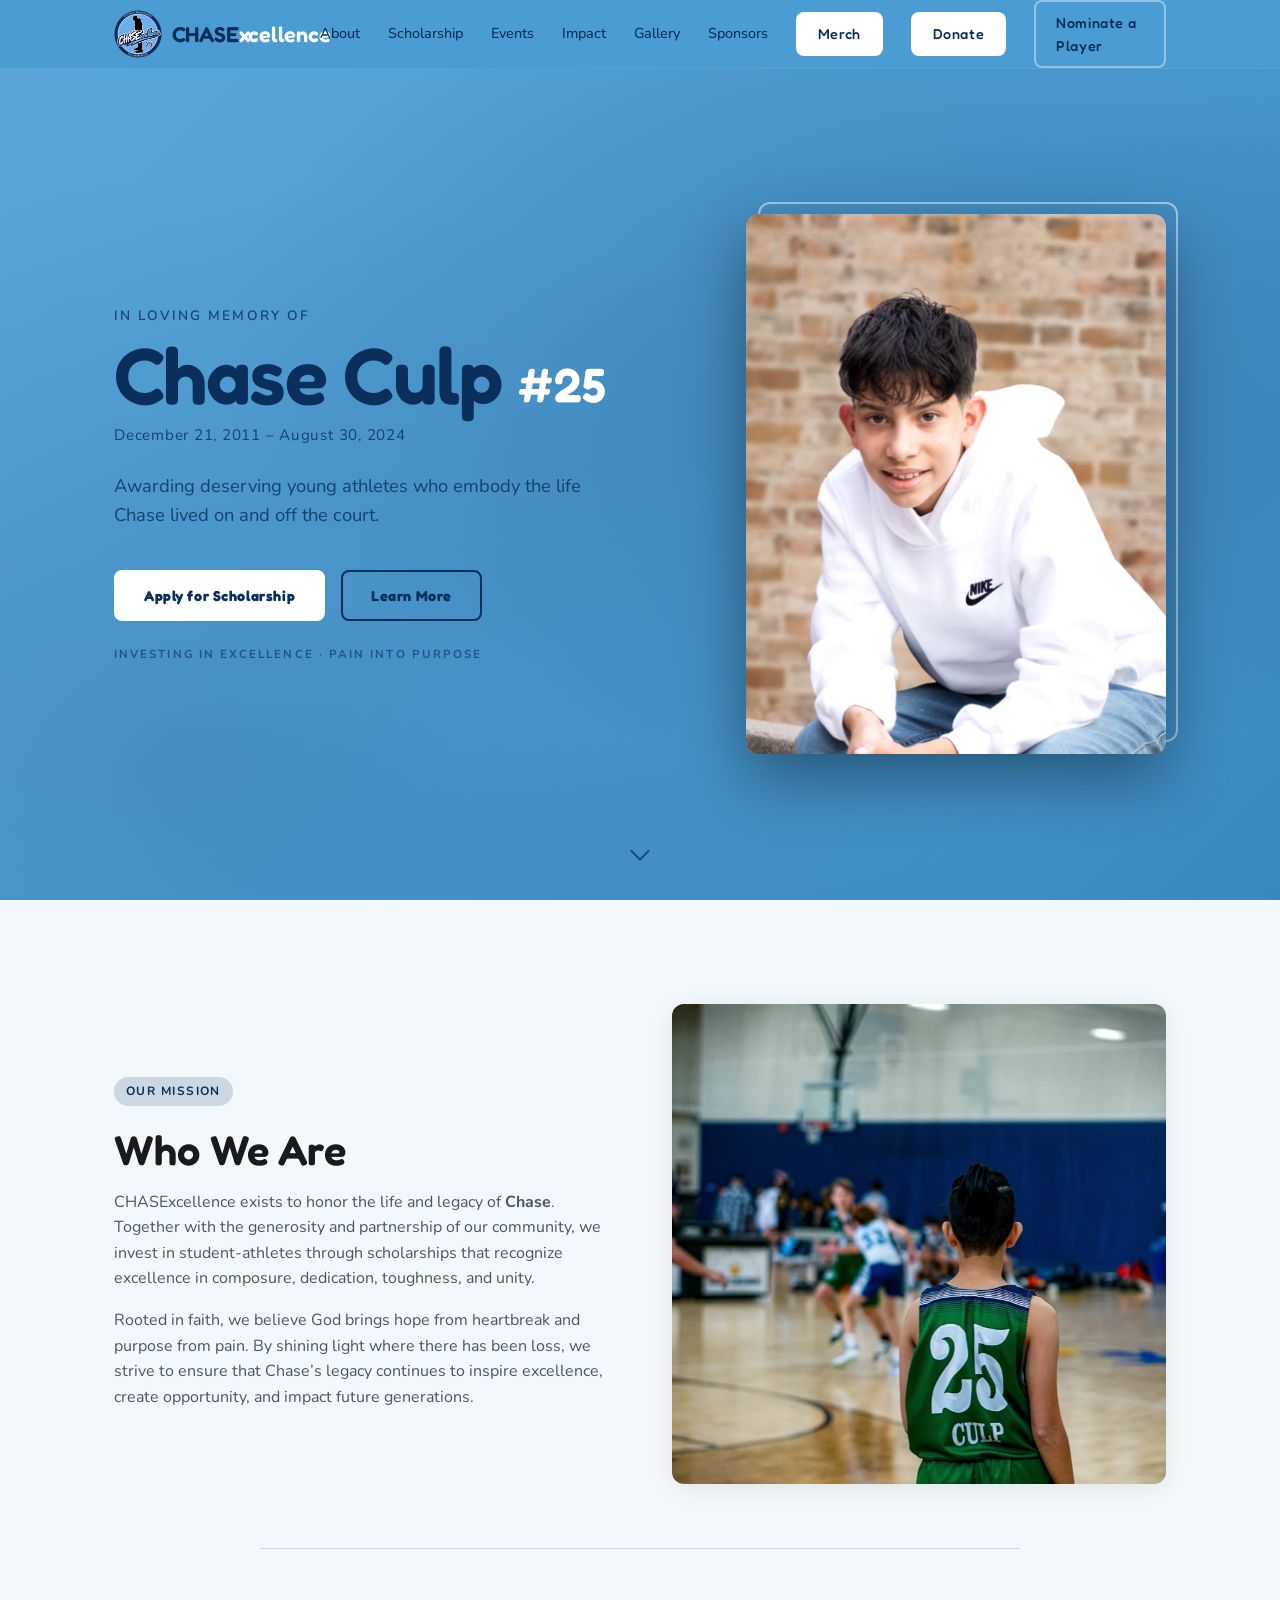
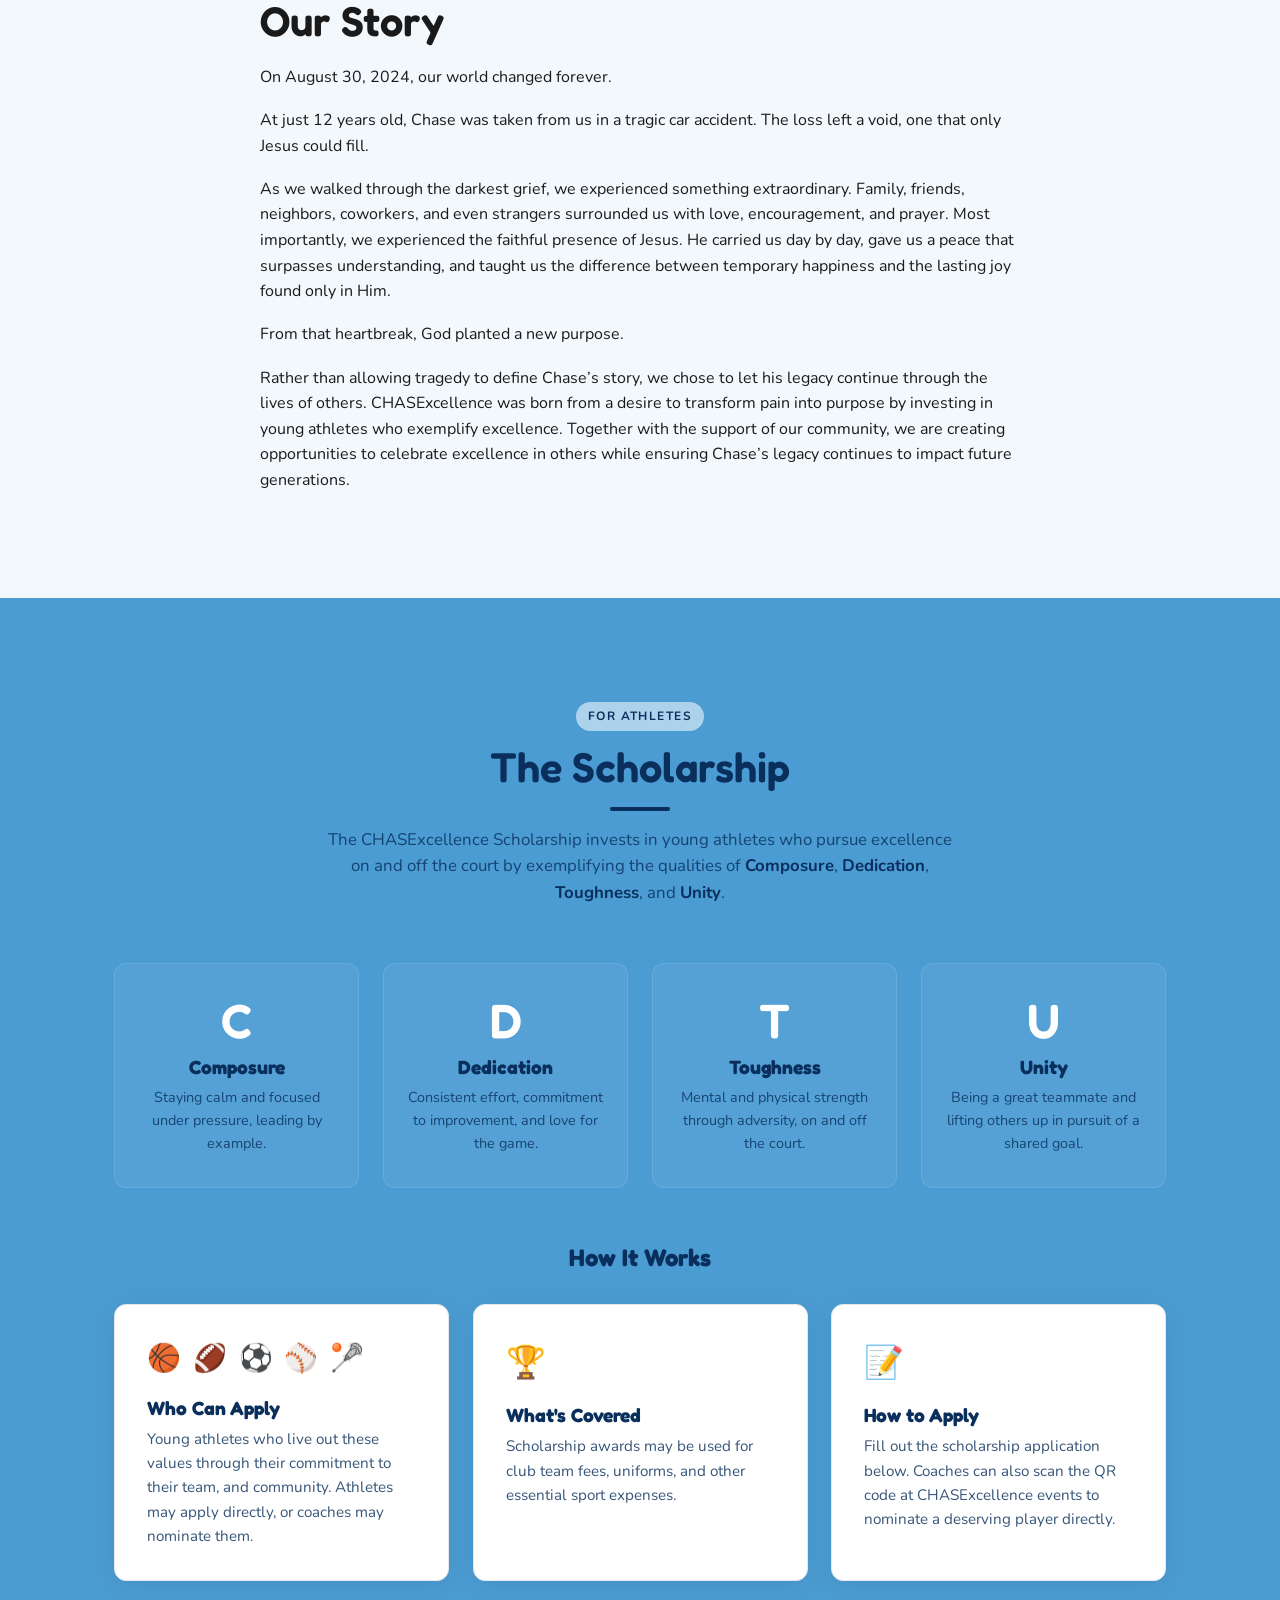
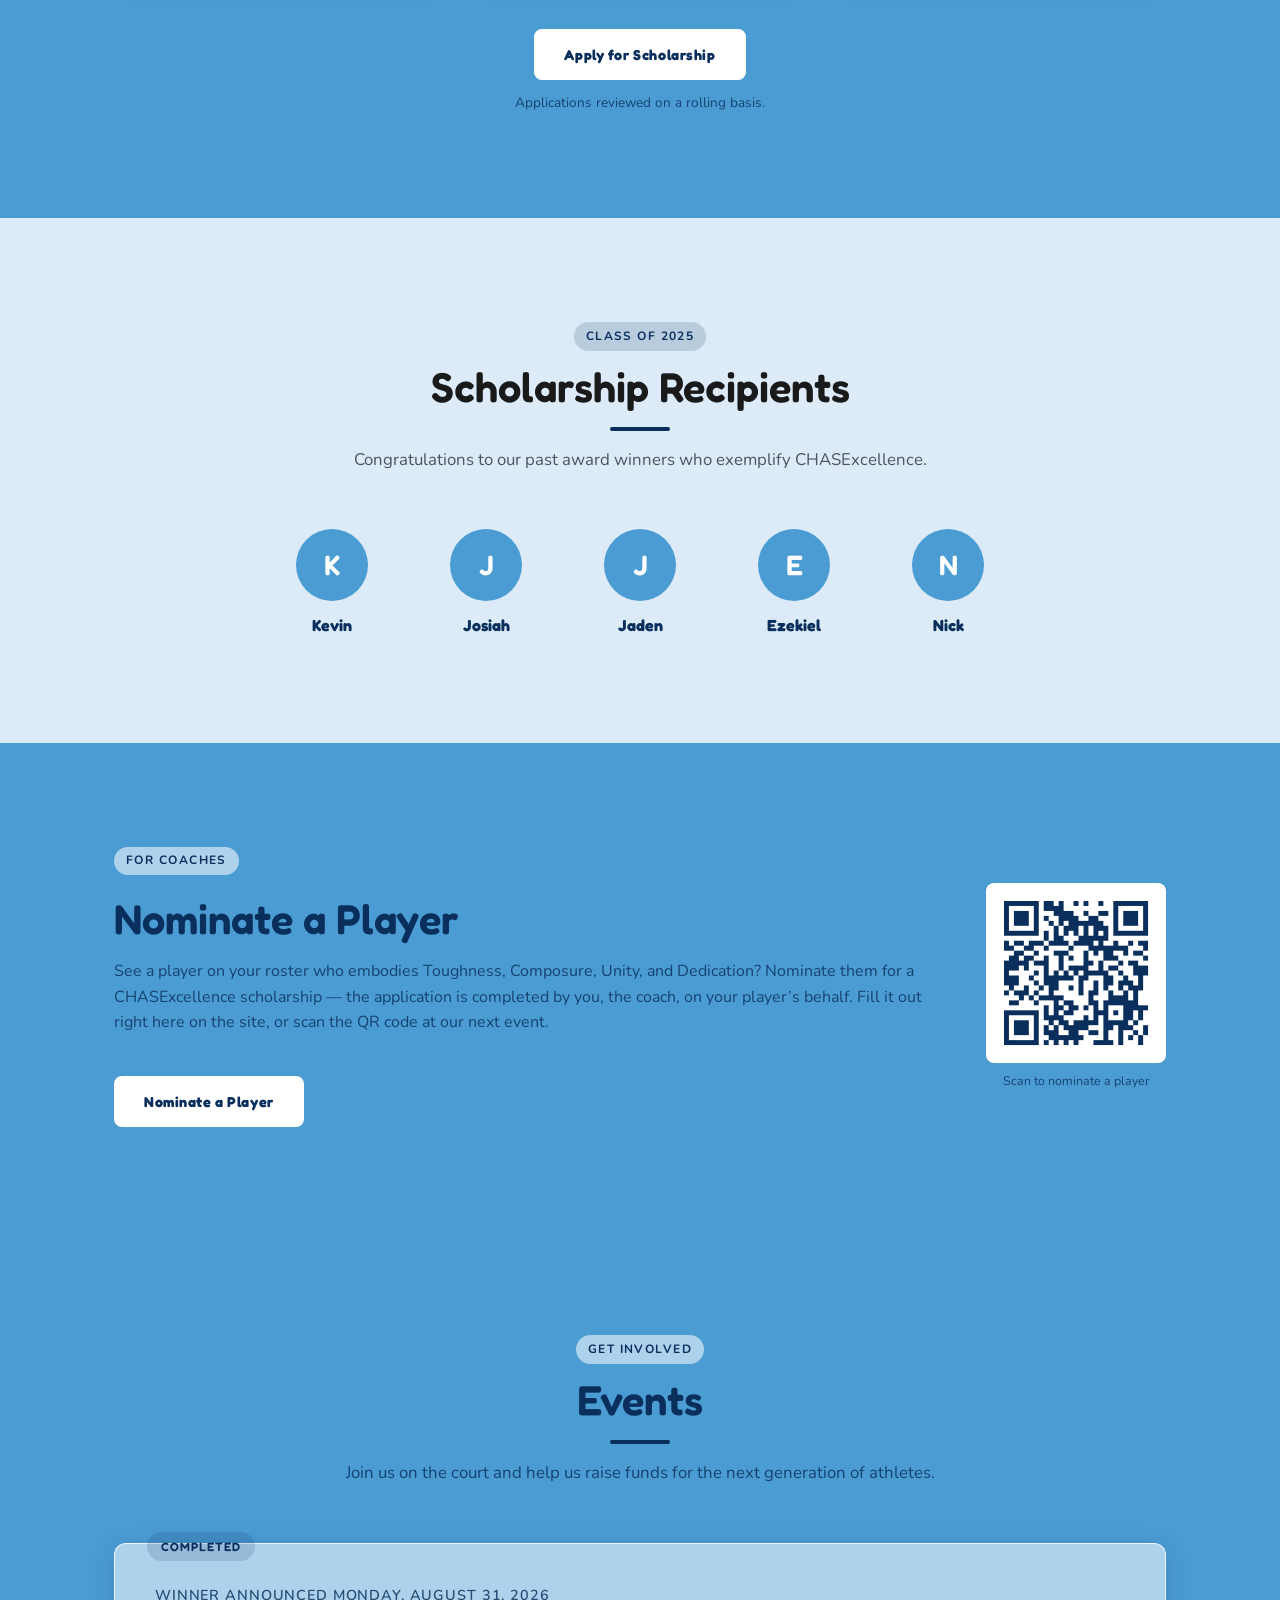
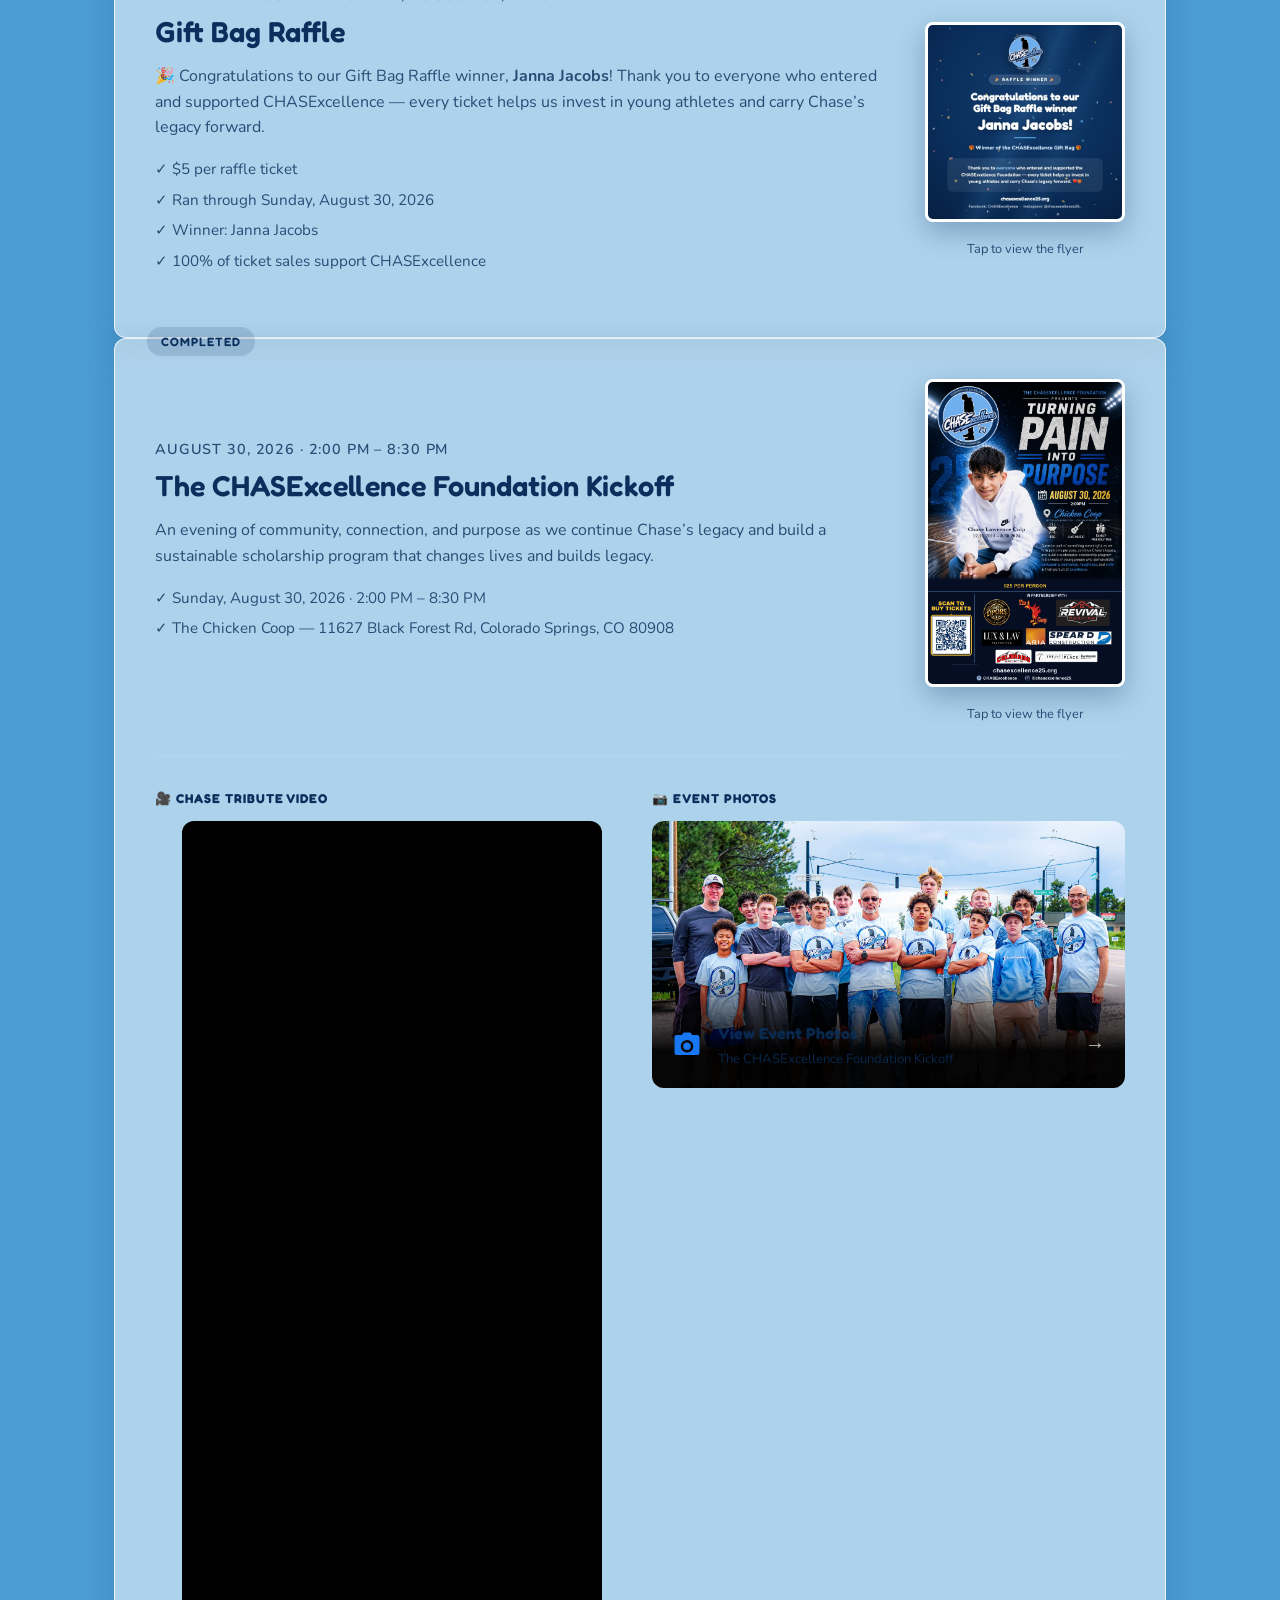
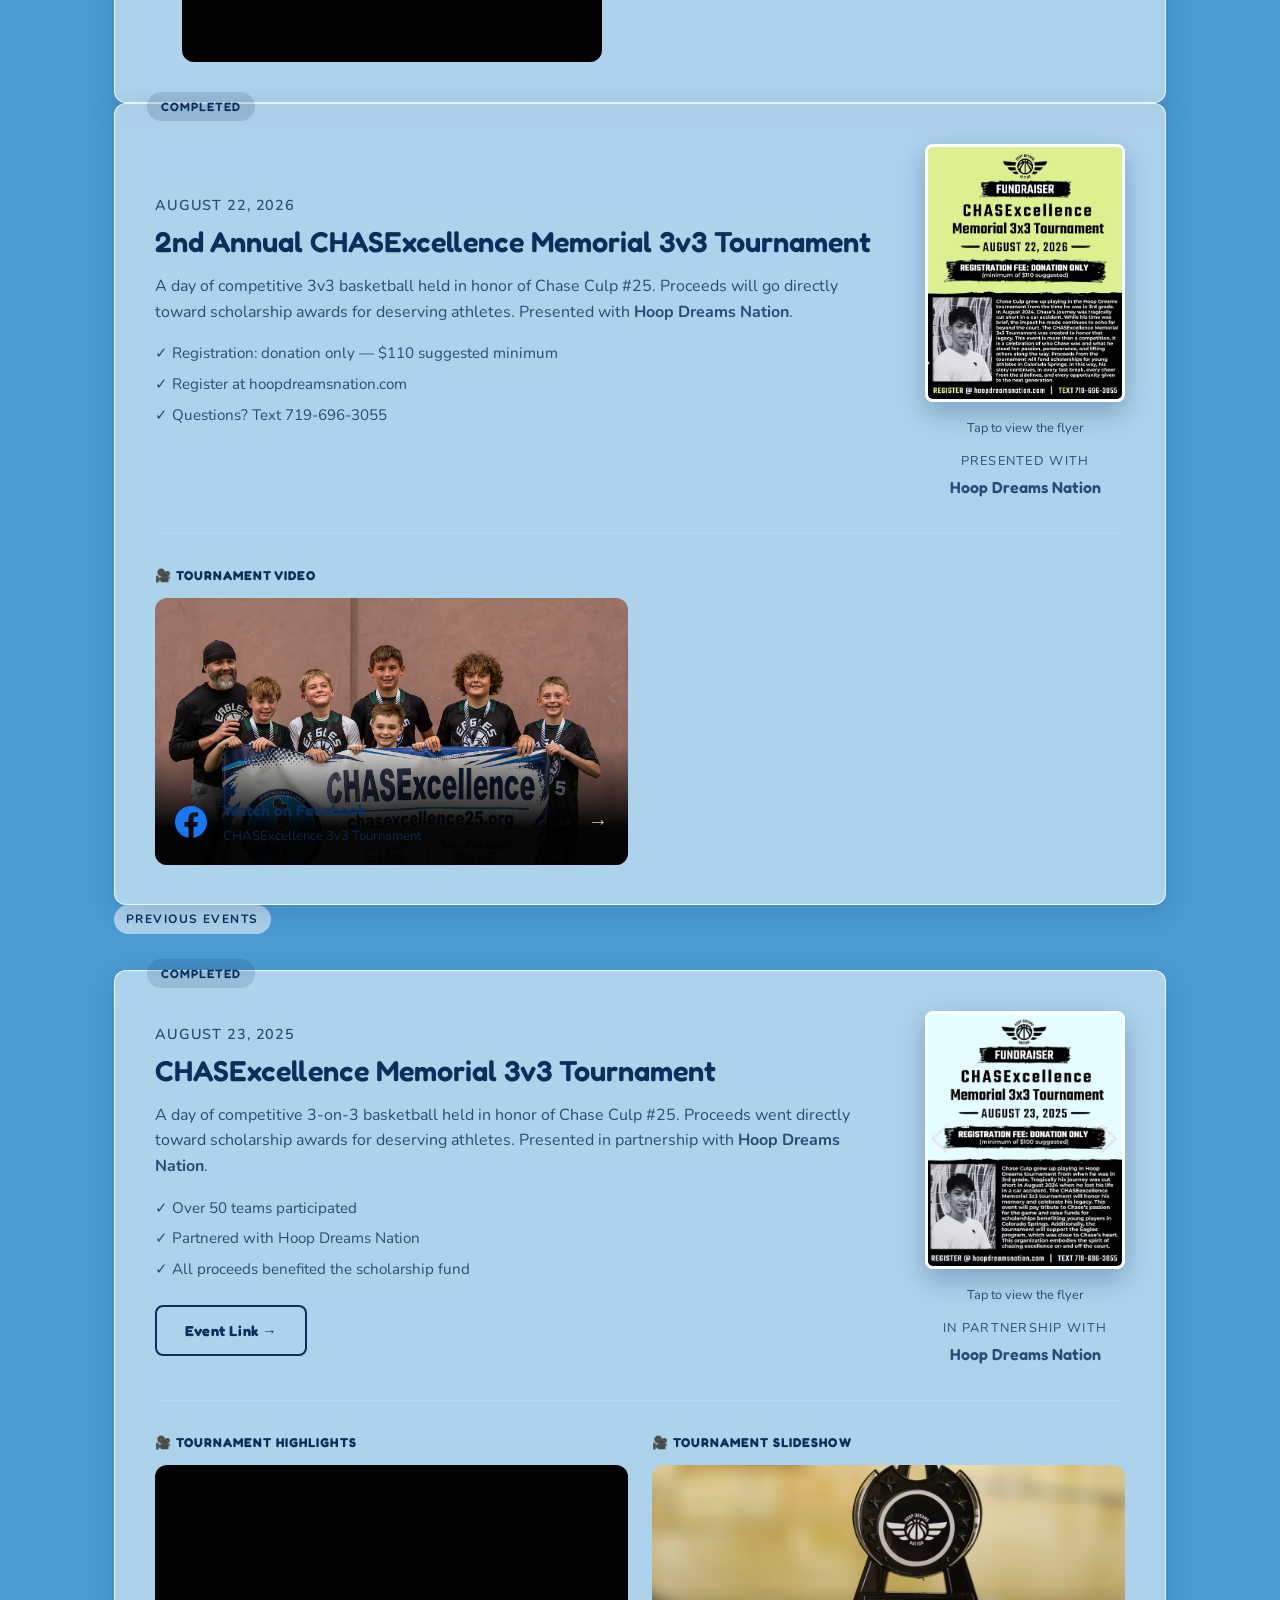
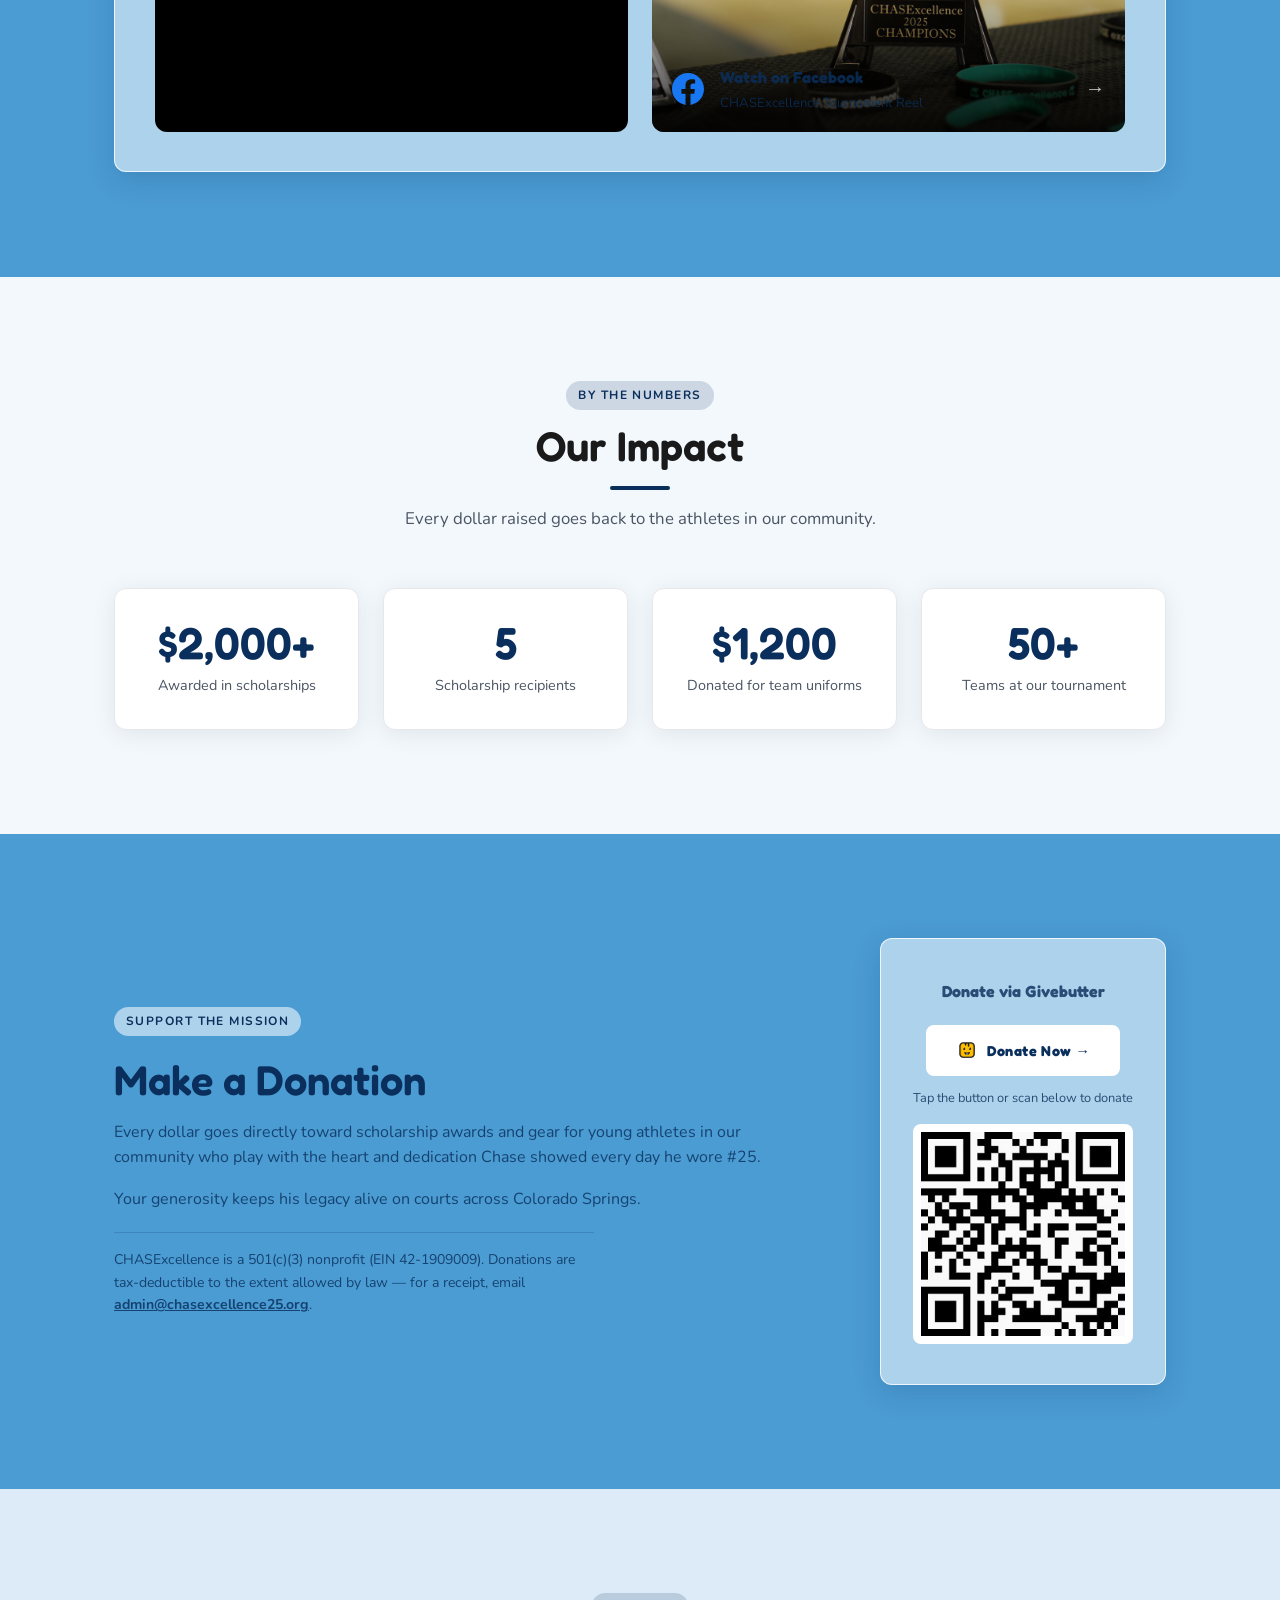
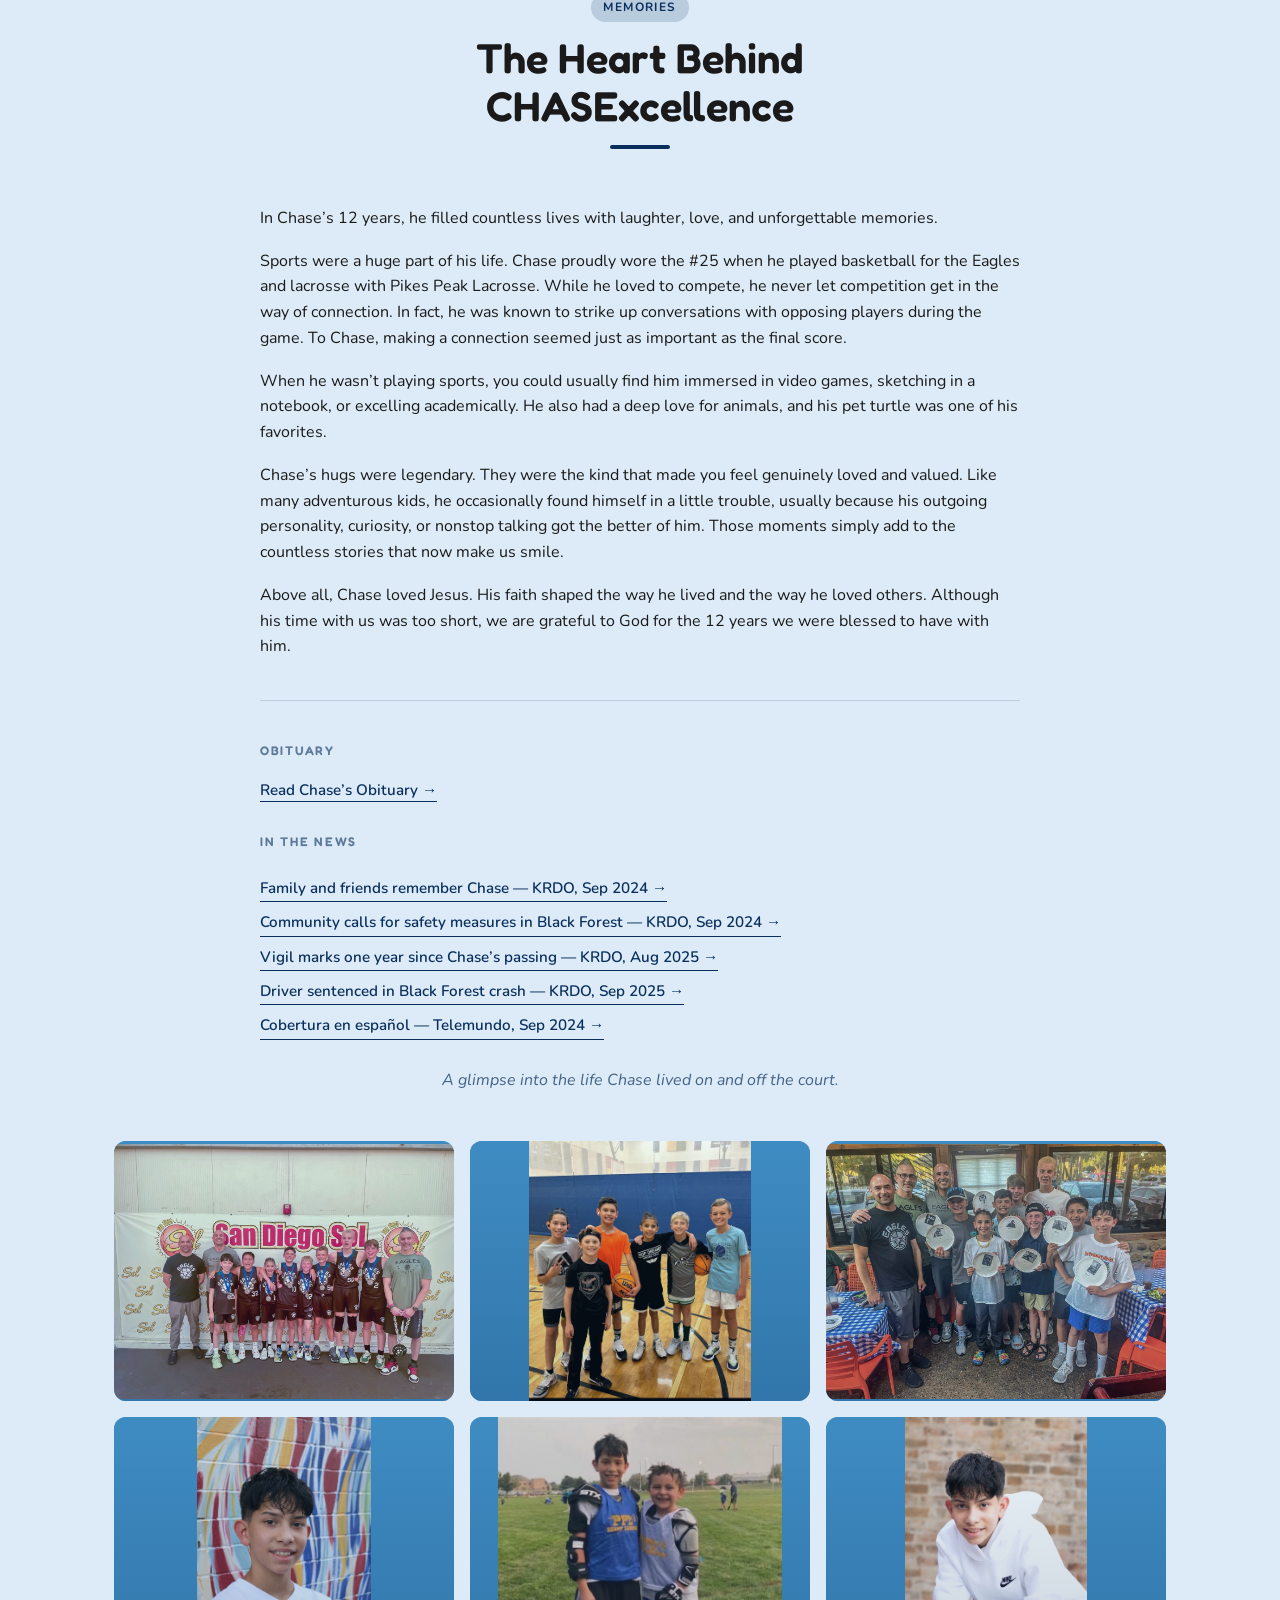
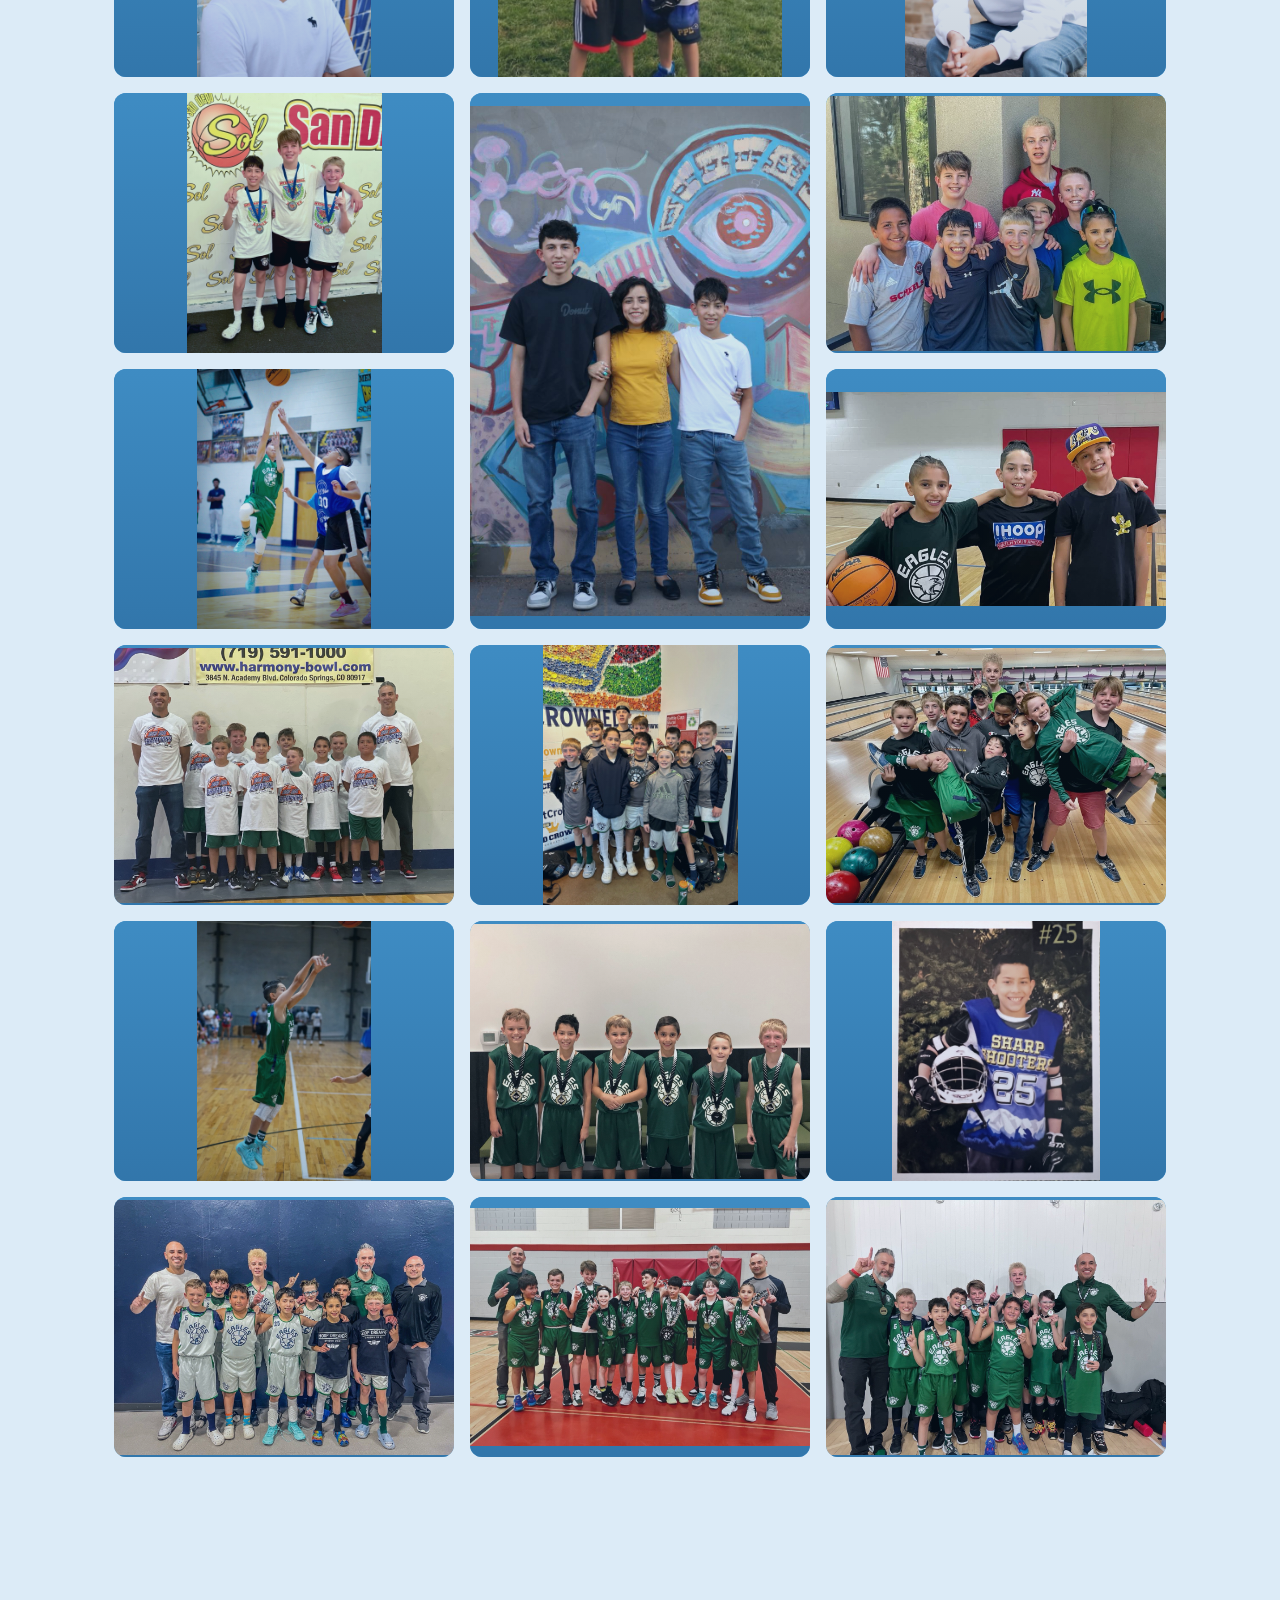
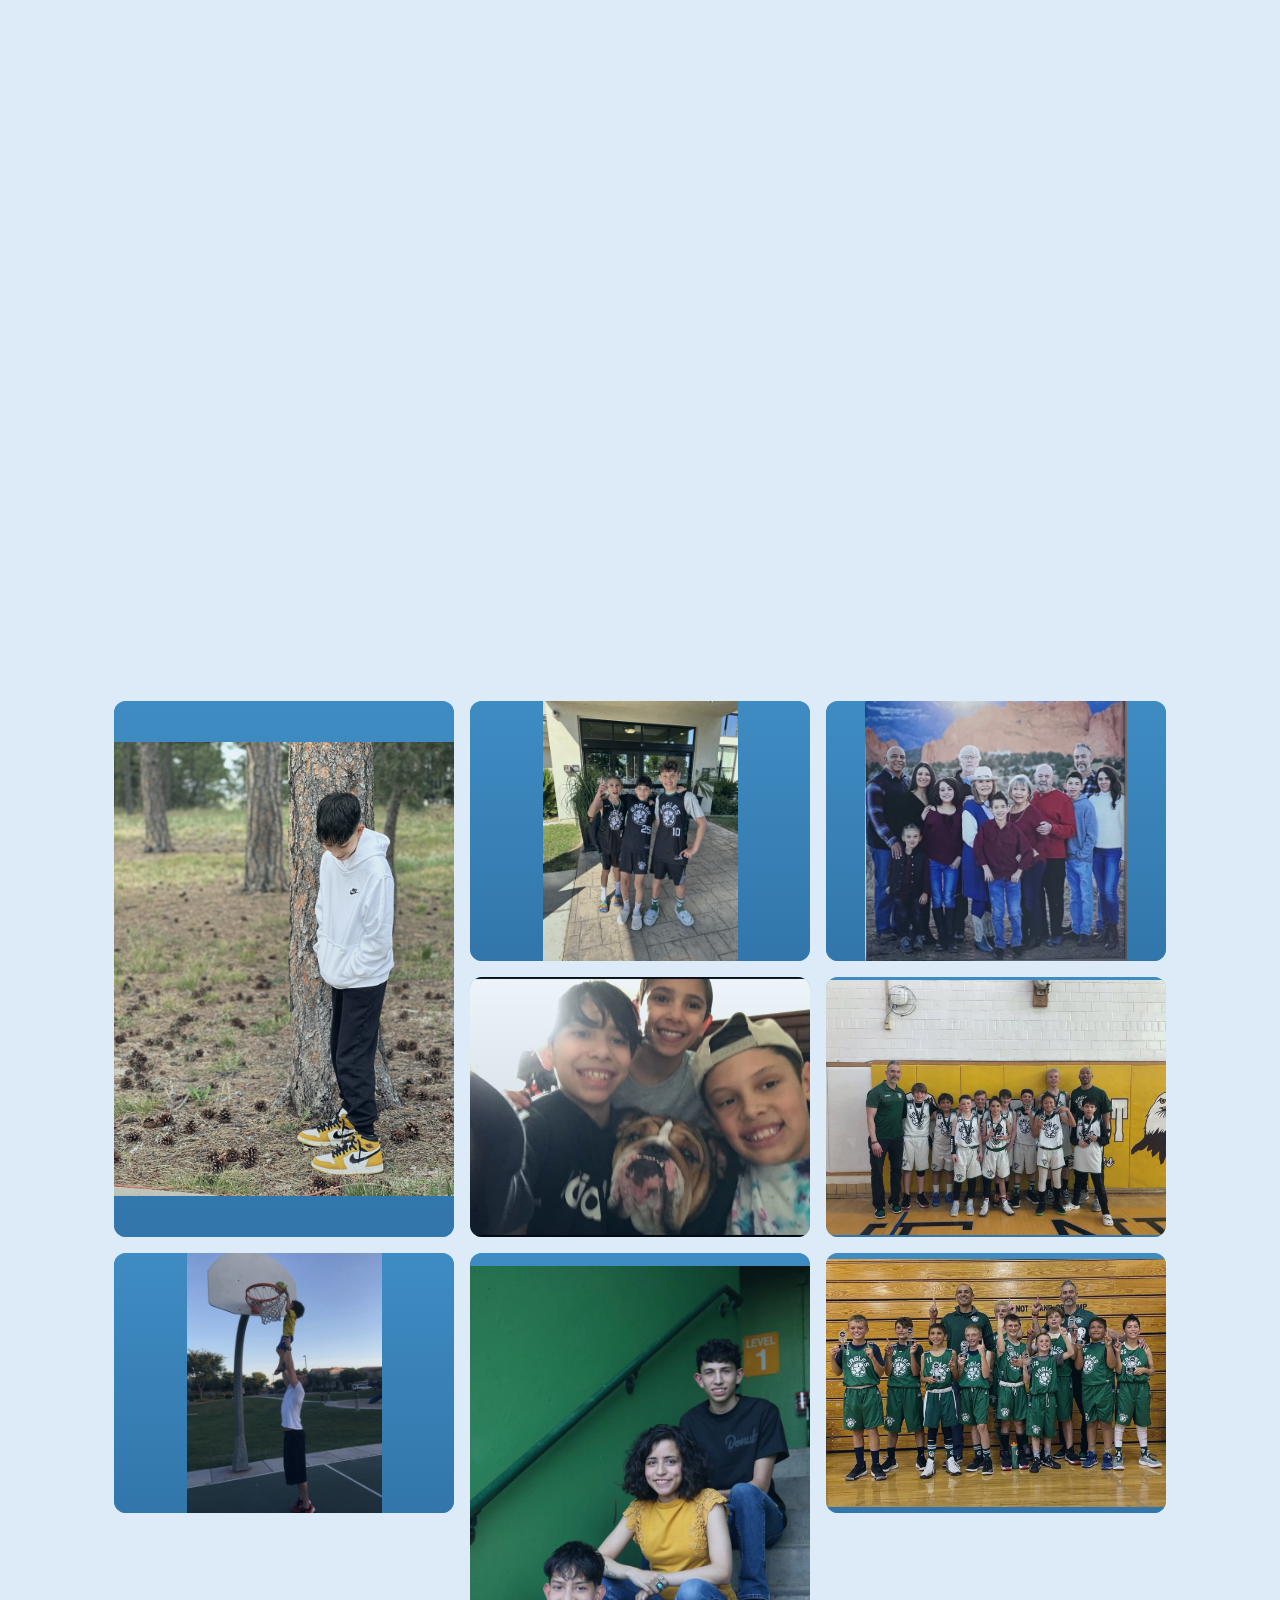
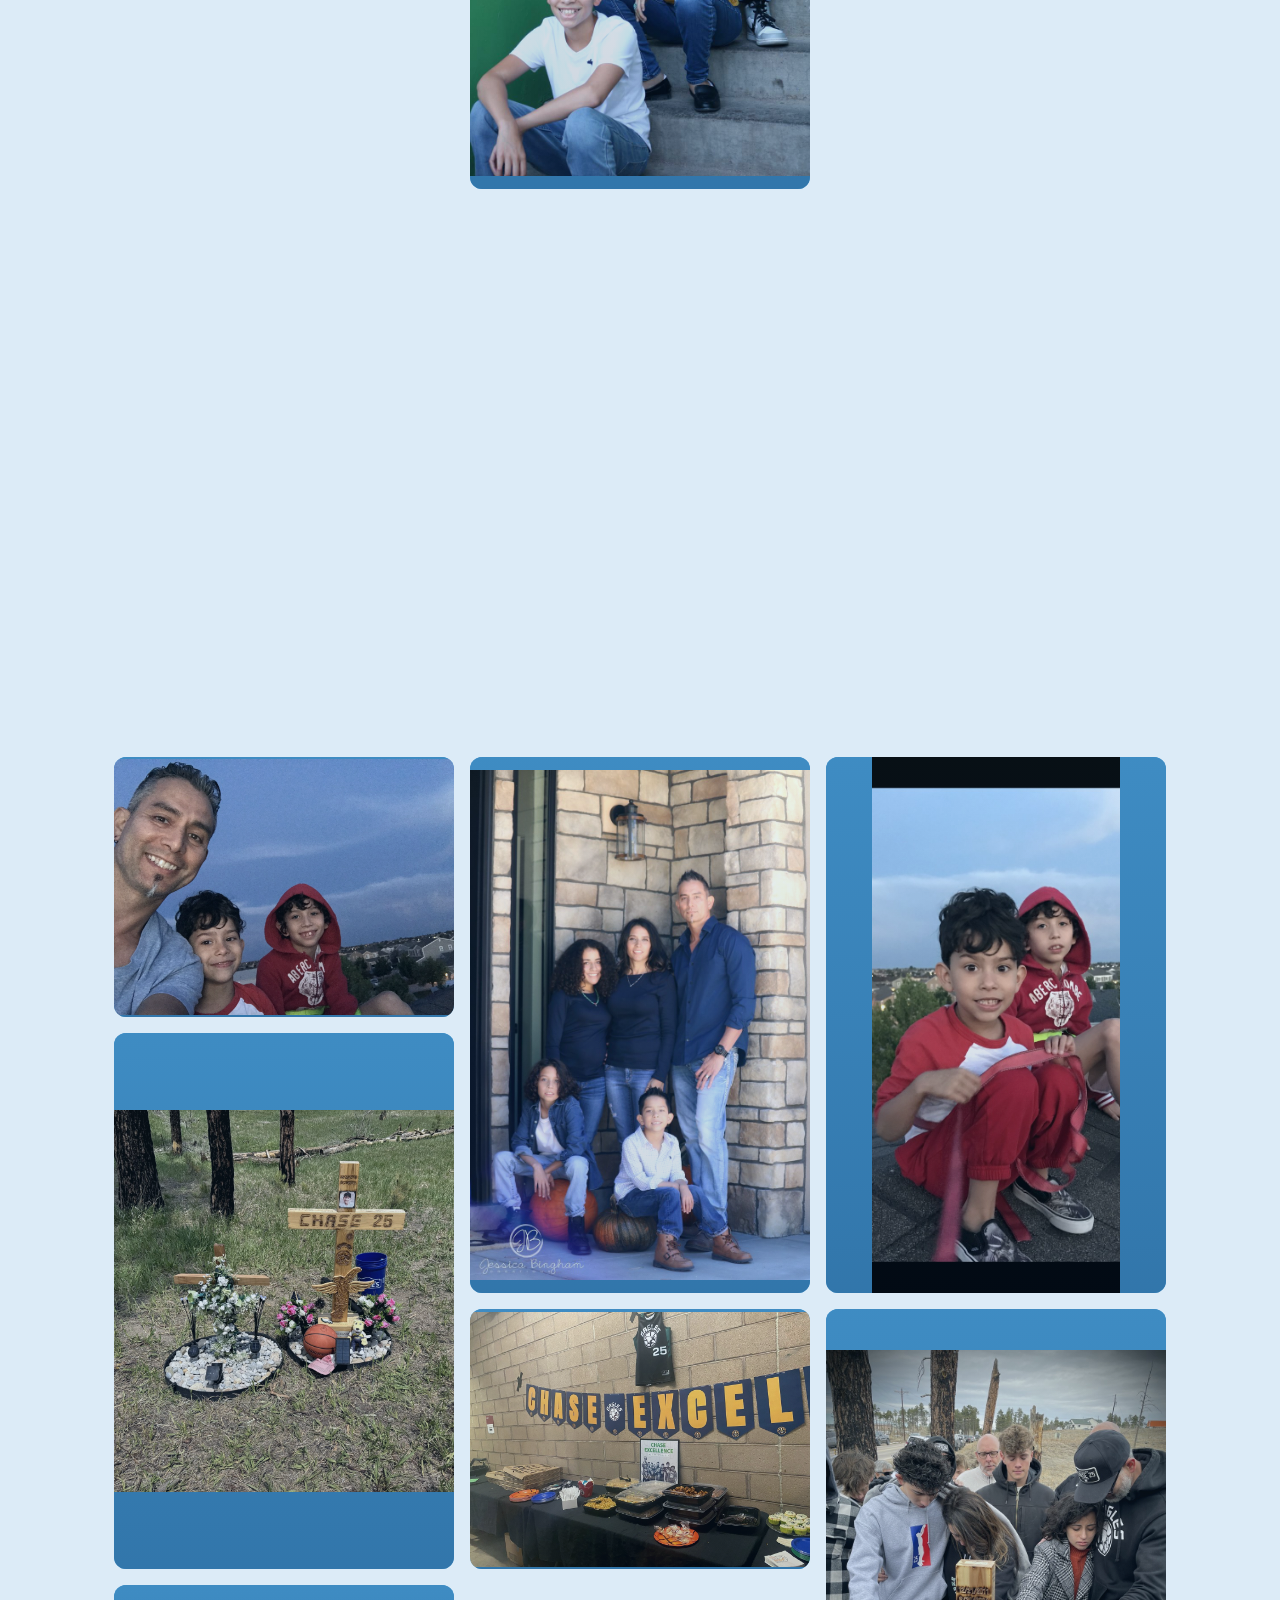
==== commit 69f9cc9e: "Add Chase Tribute video to Kickoff card Embeds the long-pending tribute video (youtu.be/sRBTpua2QW8)" ====
--- a/index.html
+++ b/index.html
@@ -313,6 +313,18 @@
         <!-- Event Media -->
         <div class="event-media">
         <div class="event-media-item">
+          <div class="event-media-label">&#127909; Chase Tribute Video</div>
+          <div class="video-wrapper video-wrapper-vertical">
+            <iframe
+              src="https://www.youtube.com/embed/sRBTpua2QW8"
+              title="Chase Tribute FINAL"
+              frameborder="0"
+              allow="accelerometer; autoplay; clipboard-write; encrypted-media; gyroscope; picture-in-picture"
+              allowfullscreen>
+            </iframe>
+          </div>
+        </div>
+        <div class="event-media-item">
           <div class="event-media-label">&#128247; Event Photos</div>
           <a href="https://photos.app.goo.gl/VMwQdPiQzdyNwRc87" target="_blank" rel="noopener" class="facebook-reel-card" style="background-image: url('images/kickoff-team-photo.jpg'); background-position: center top;">
             <div class="fb-reel-overlay fb-reel-overlay-strong"></div>
--- a/style.css
+++ b/style.css
@@ -740,6 +740,14 @@
   width: 100%;
   height: 100%;
   border: none;
+}
+/* For a portrait/vertical source video (e.g. 1080x1920) — the default
+   16:9 .video-wrapper would pillarbox it into a small strip with big
+   black bars on either side. */
+.video-wrapper-vertical {
+  padding-bottom: 177.78%;
+  max-width: 420px;
+  margin: 0 auto;
 }
 .facebook-reel-card {
   display: block;
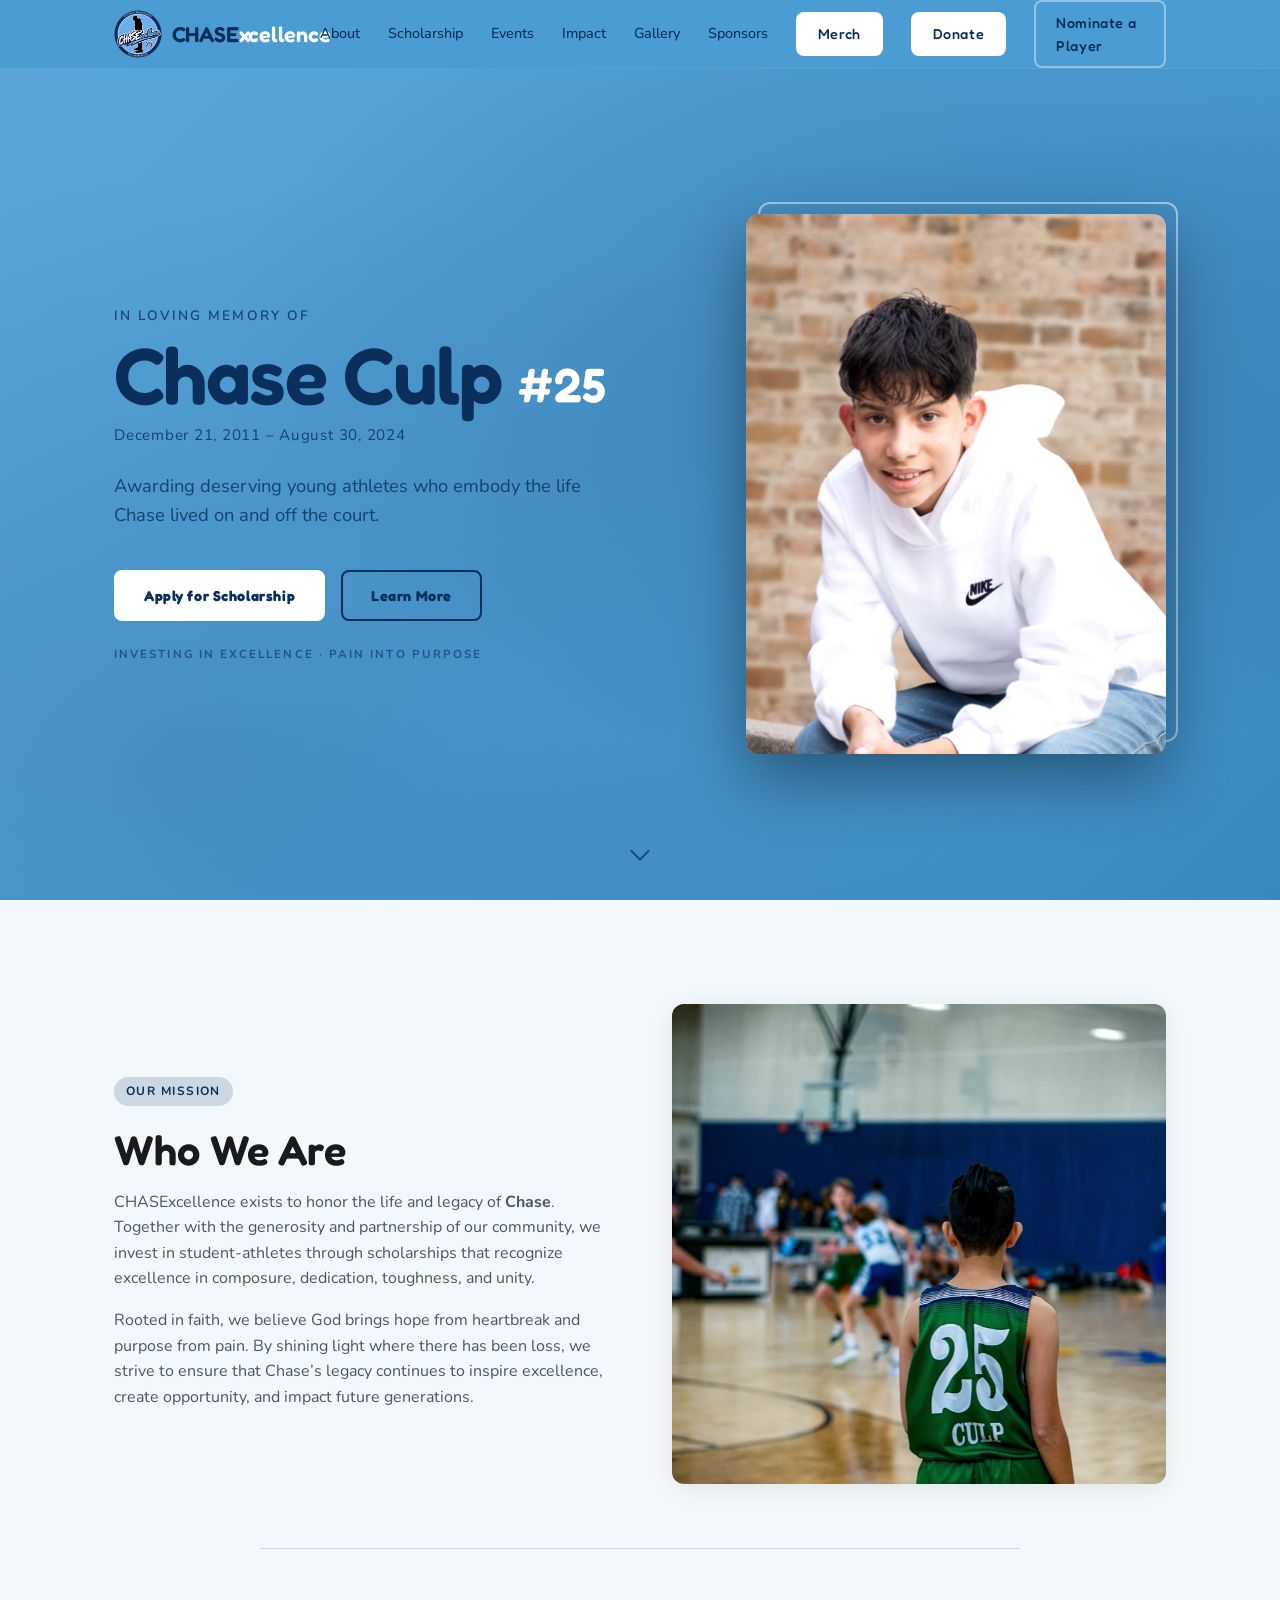
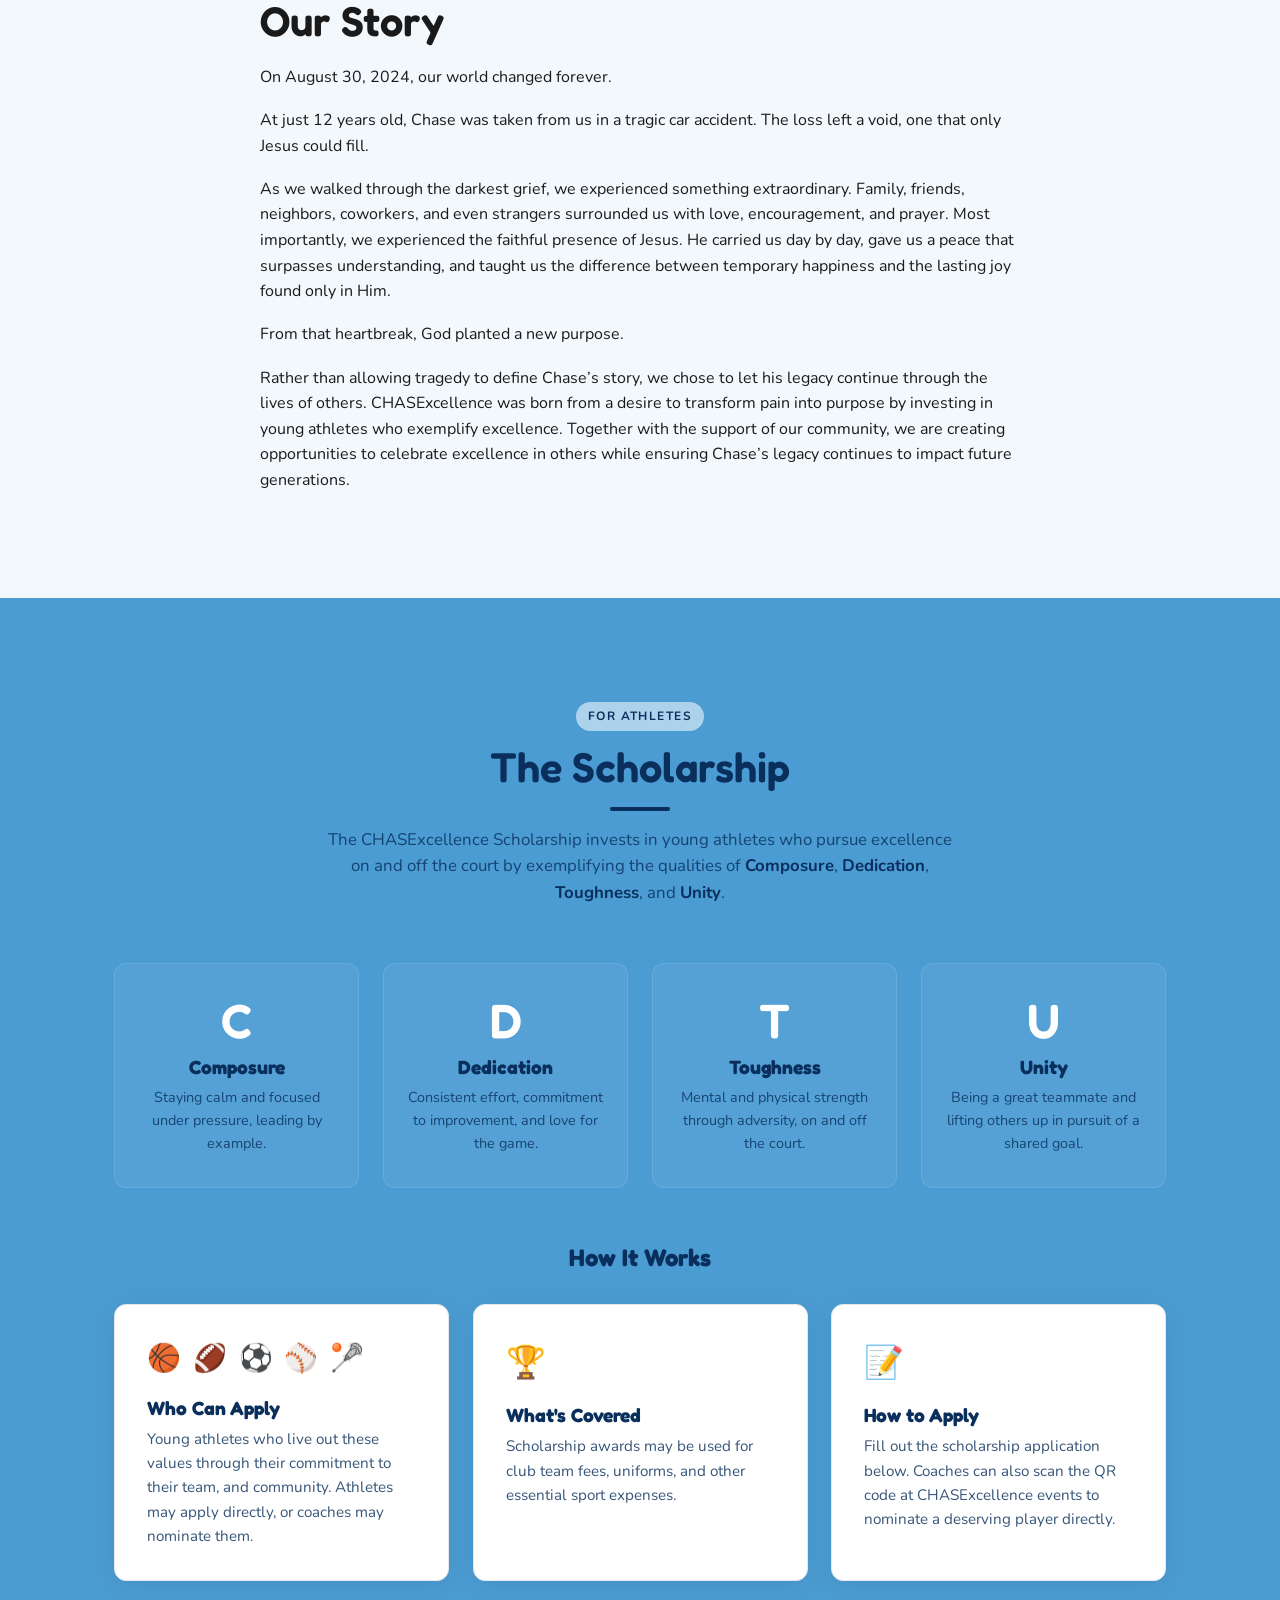
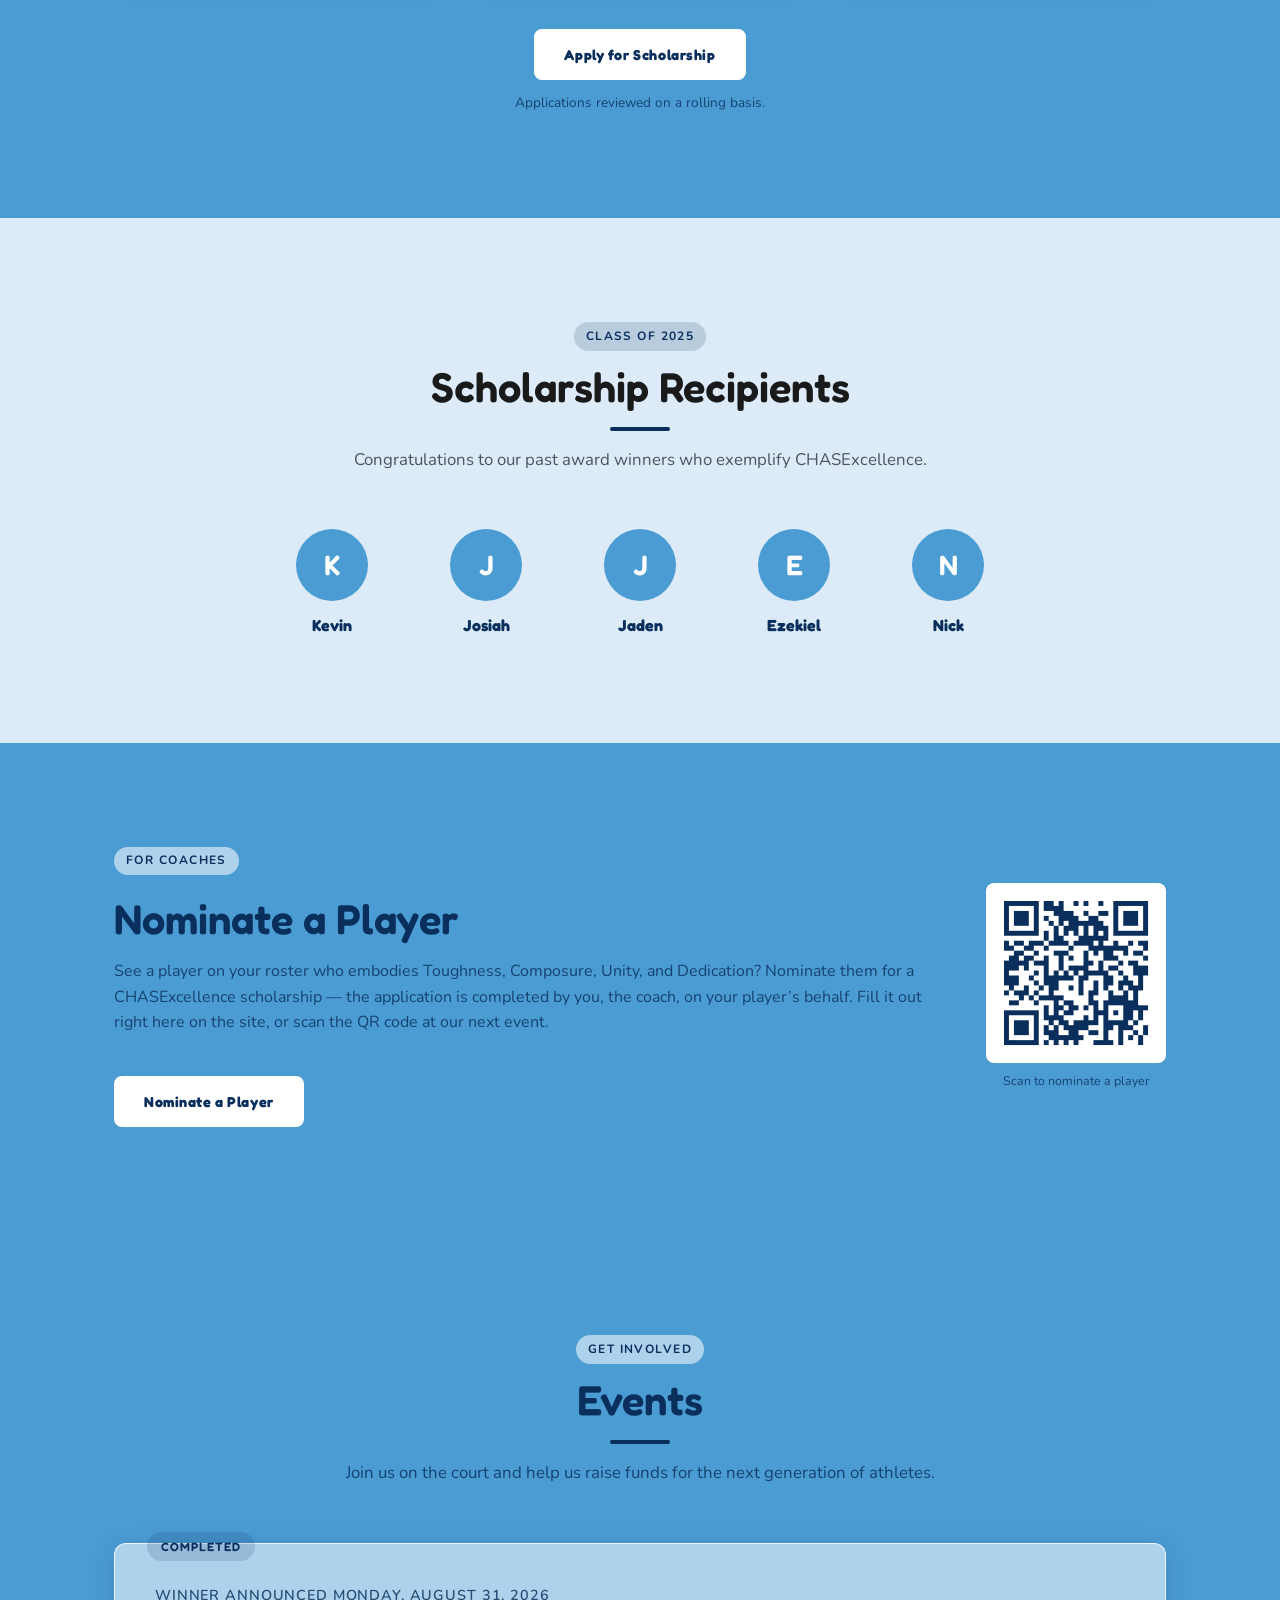
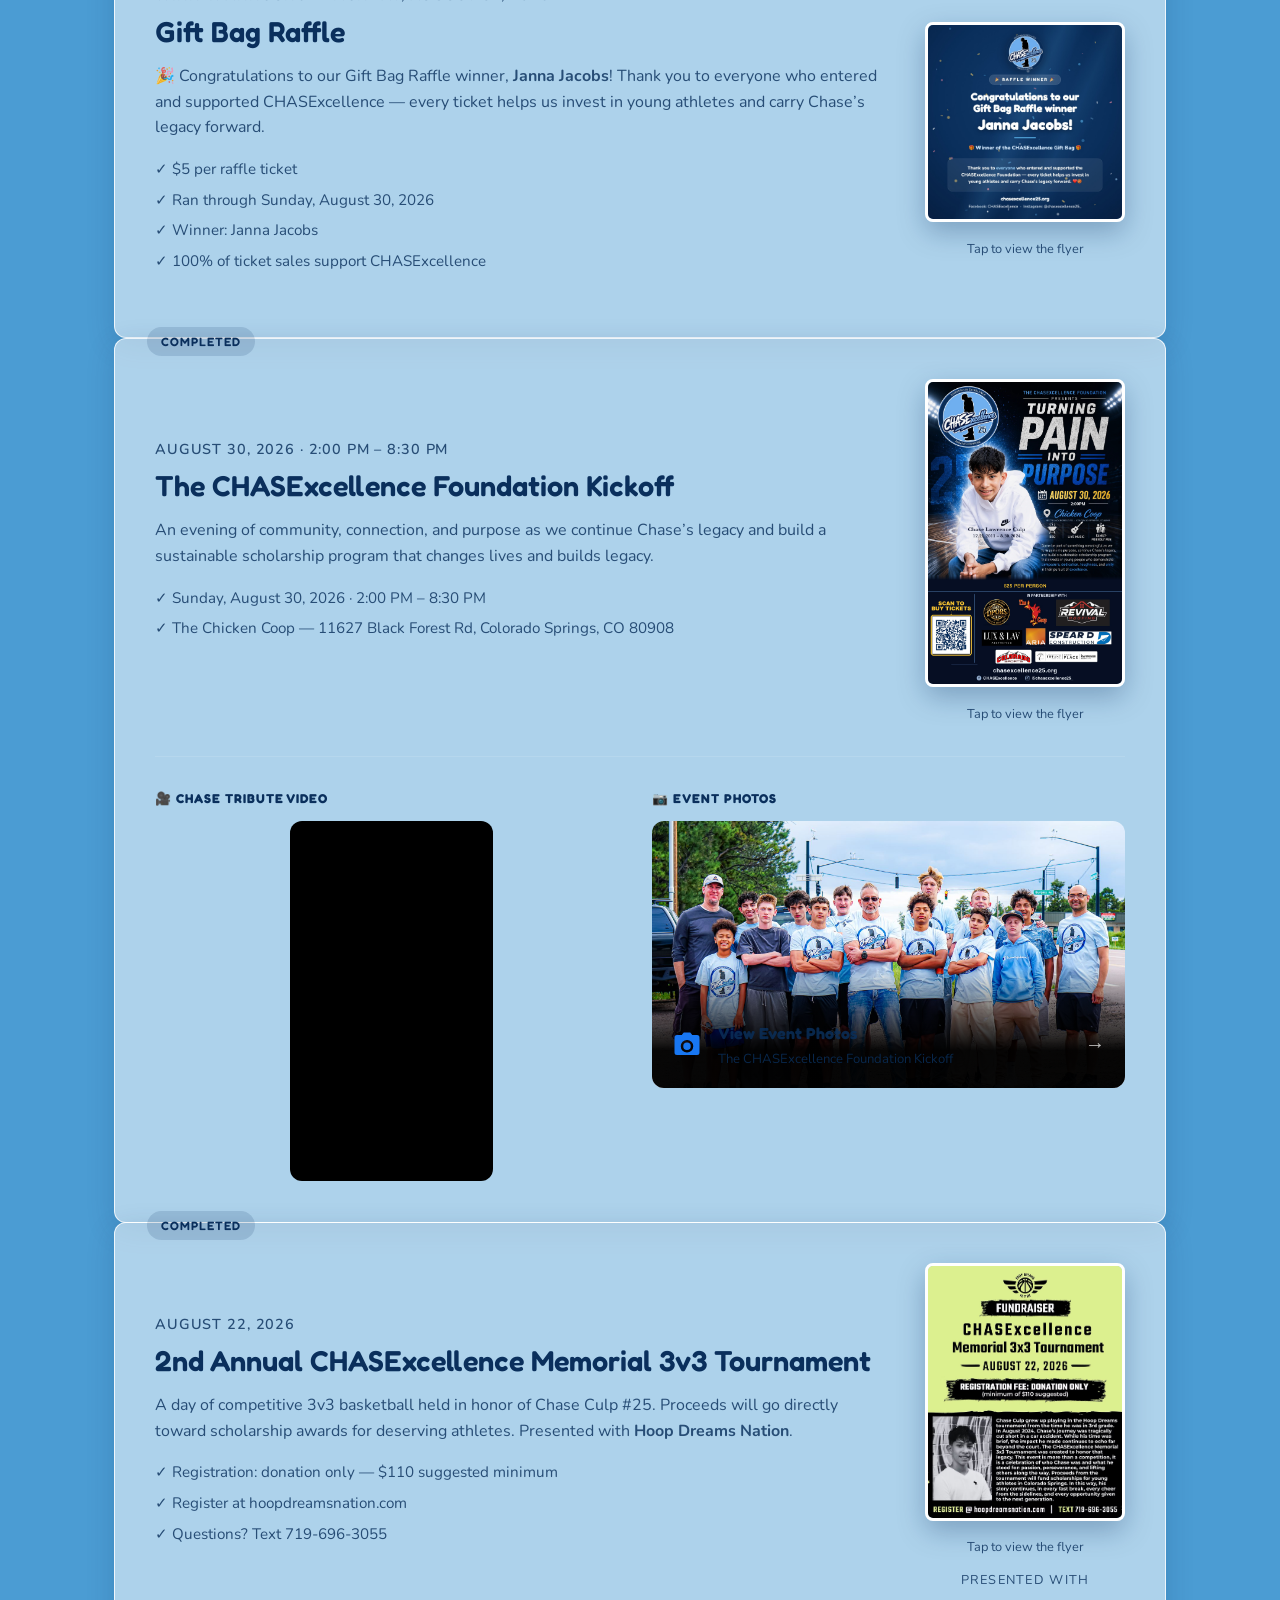
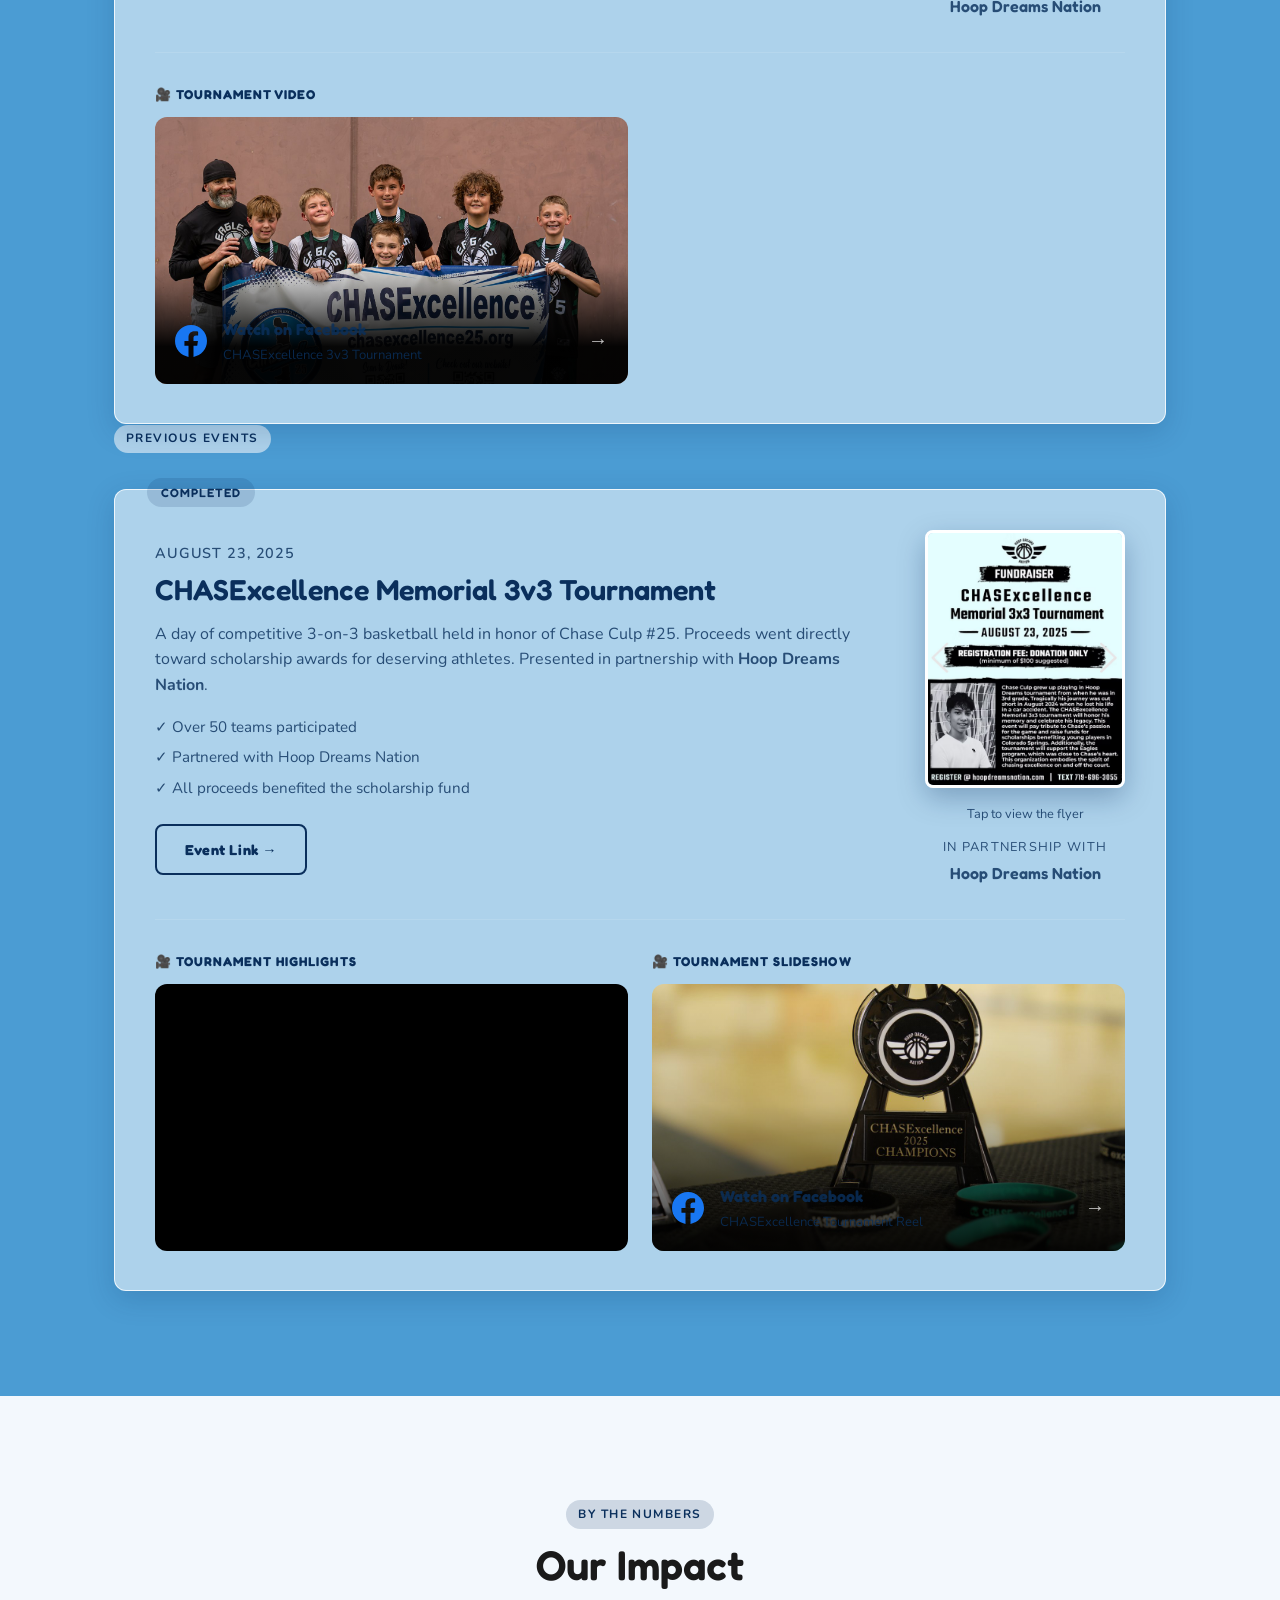
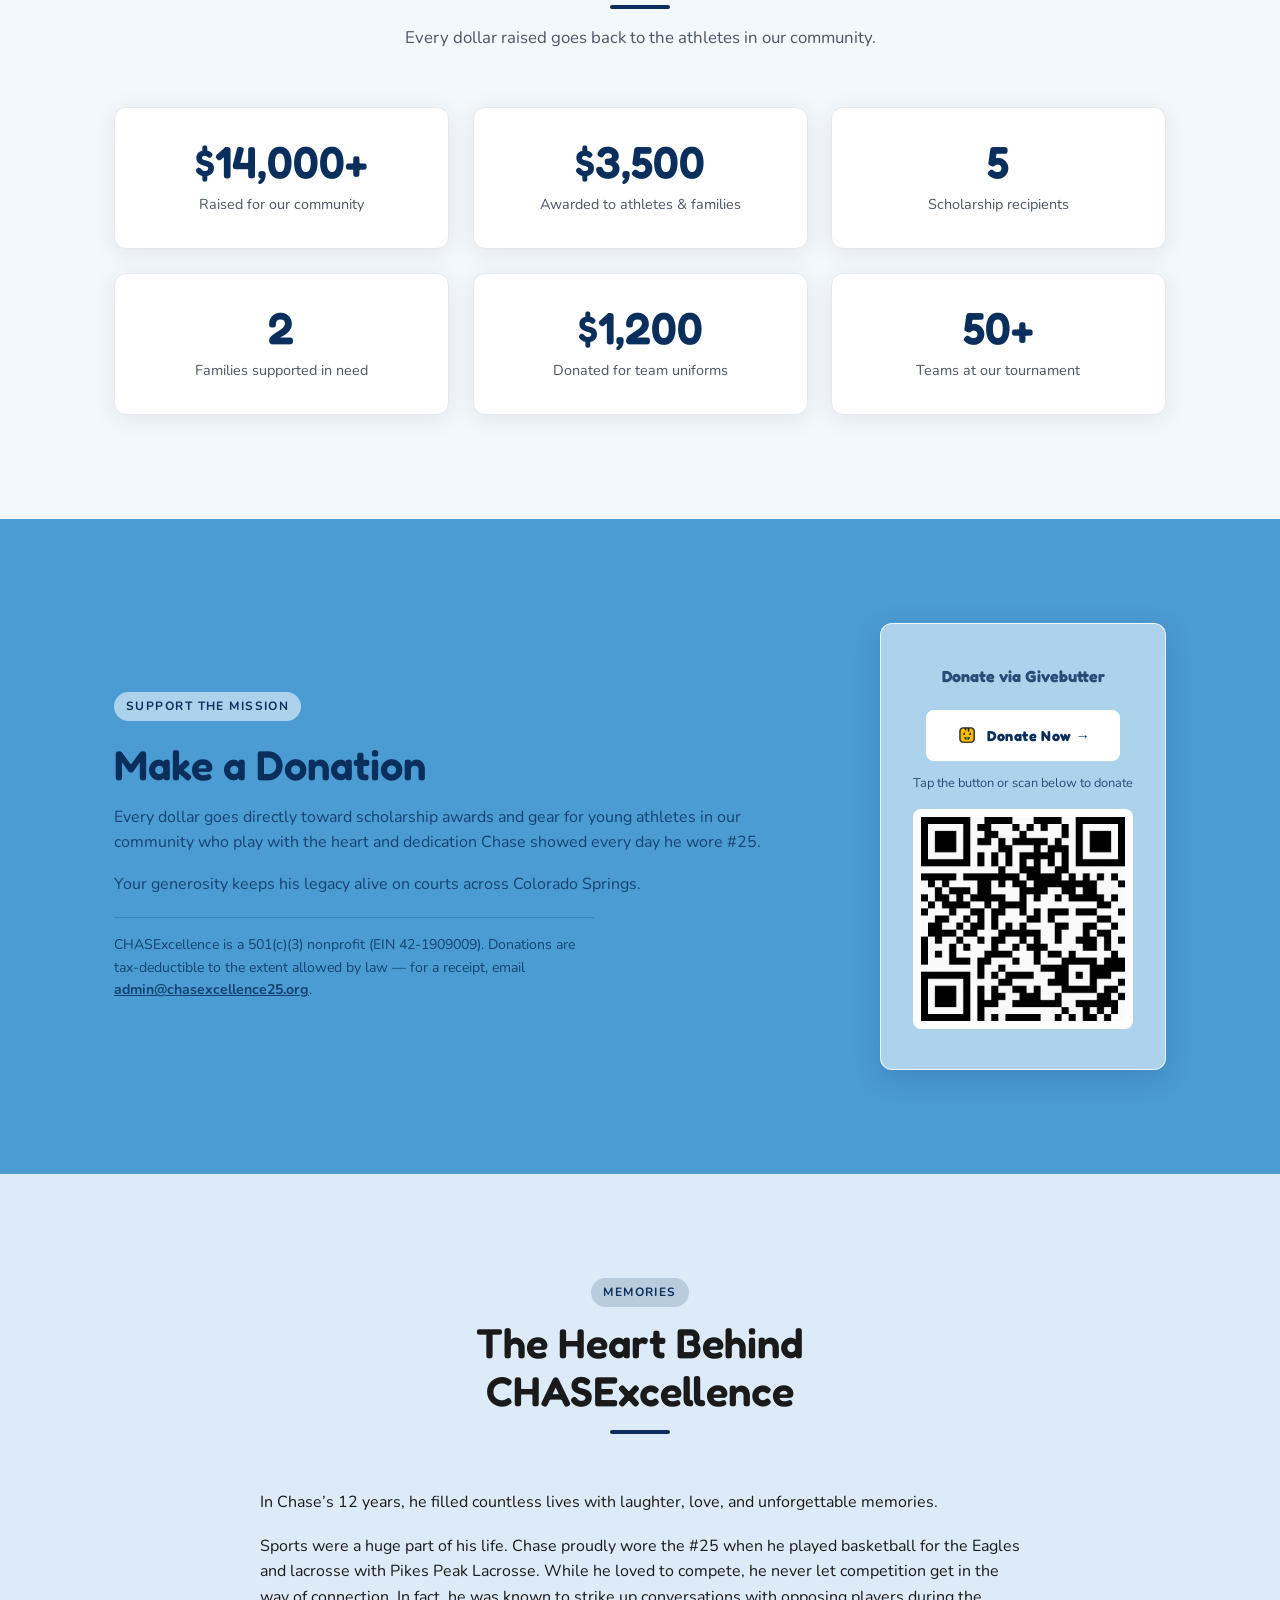
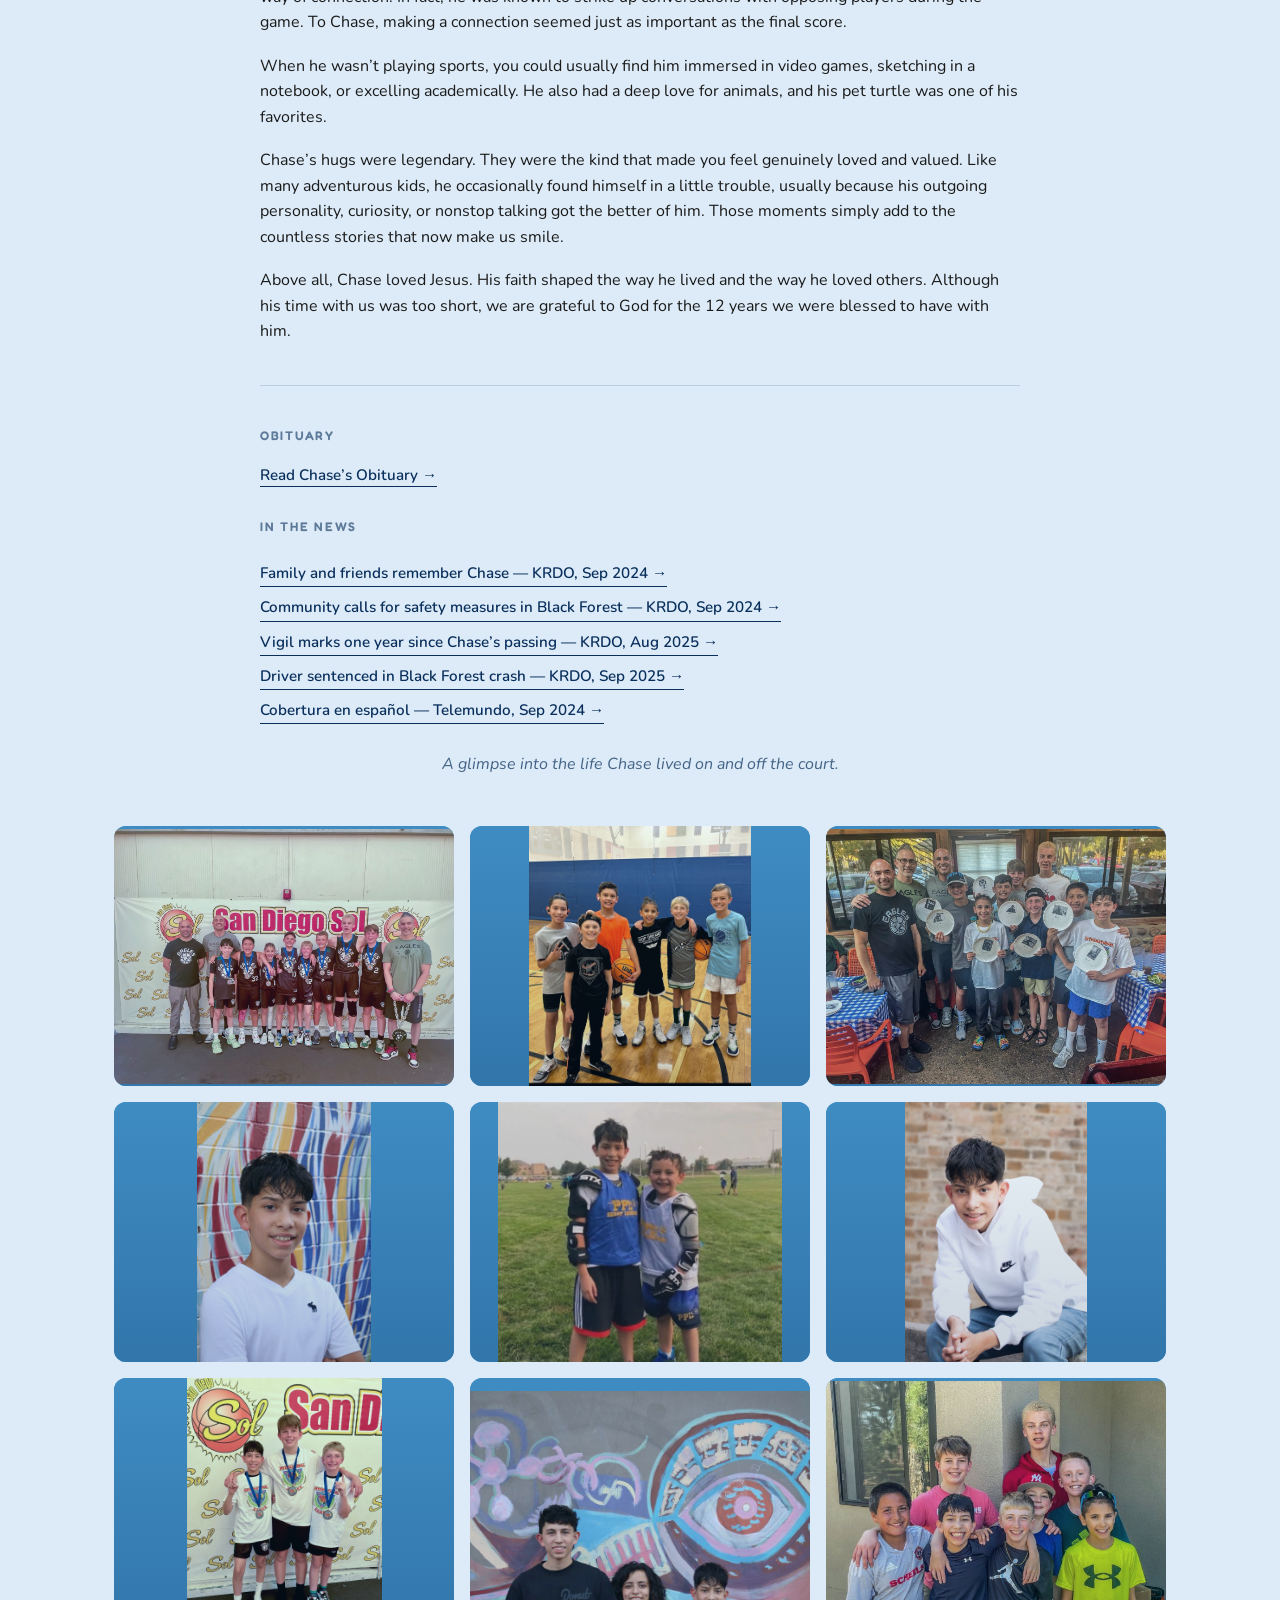
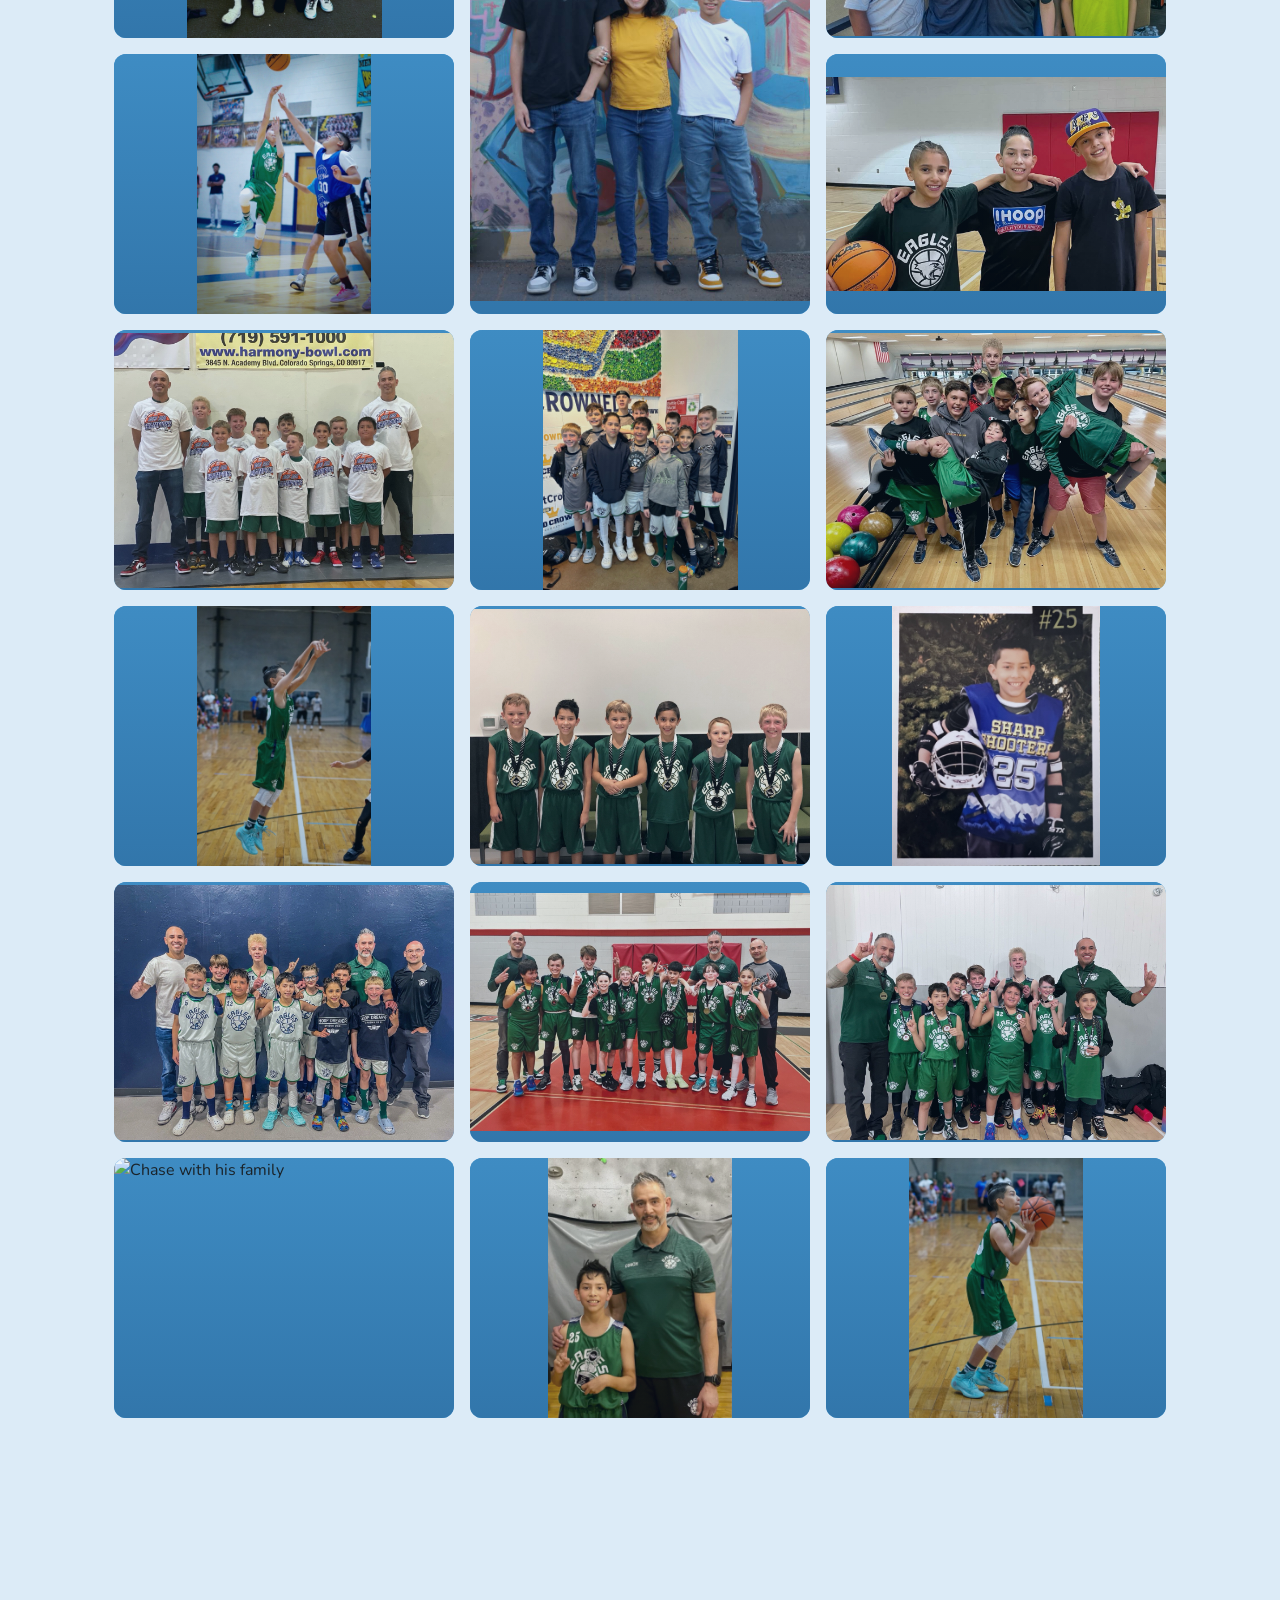
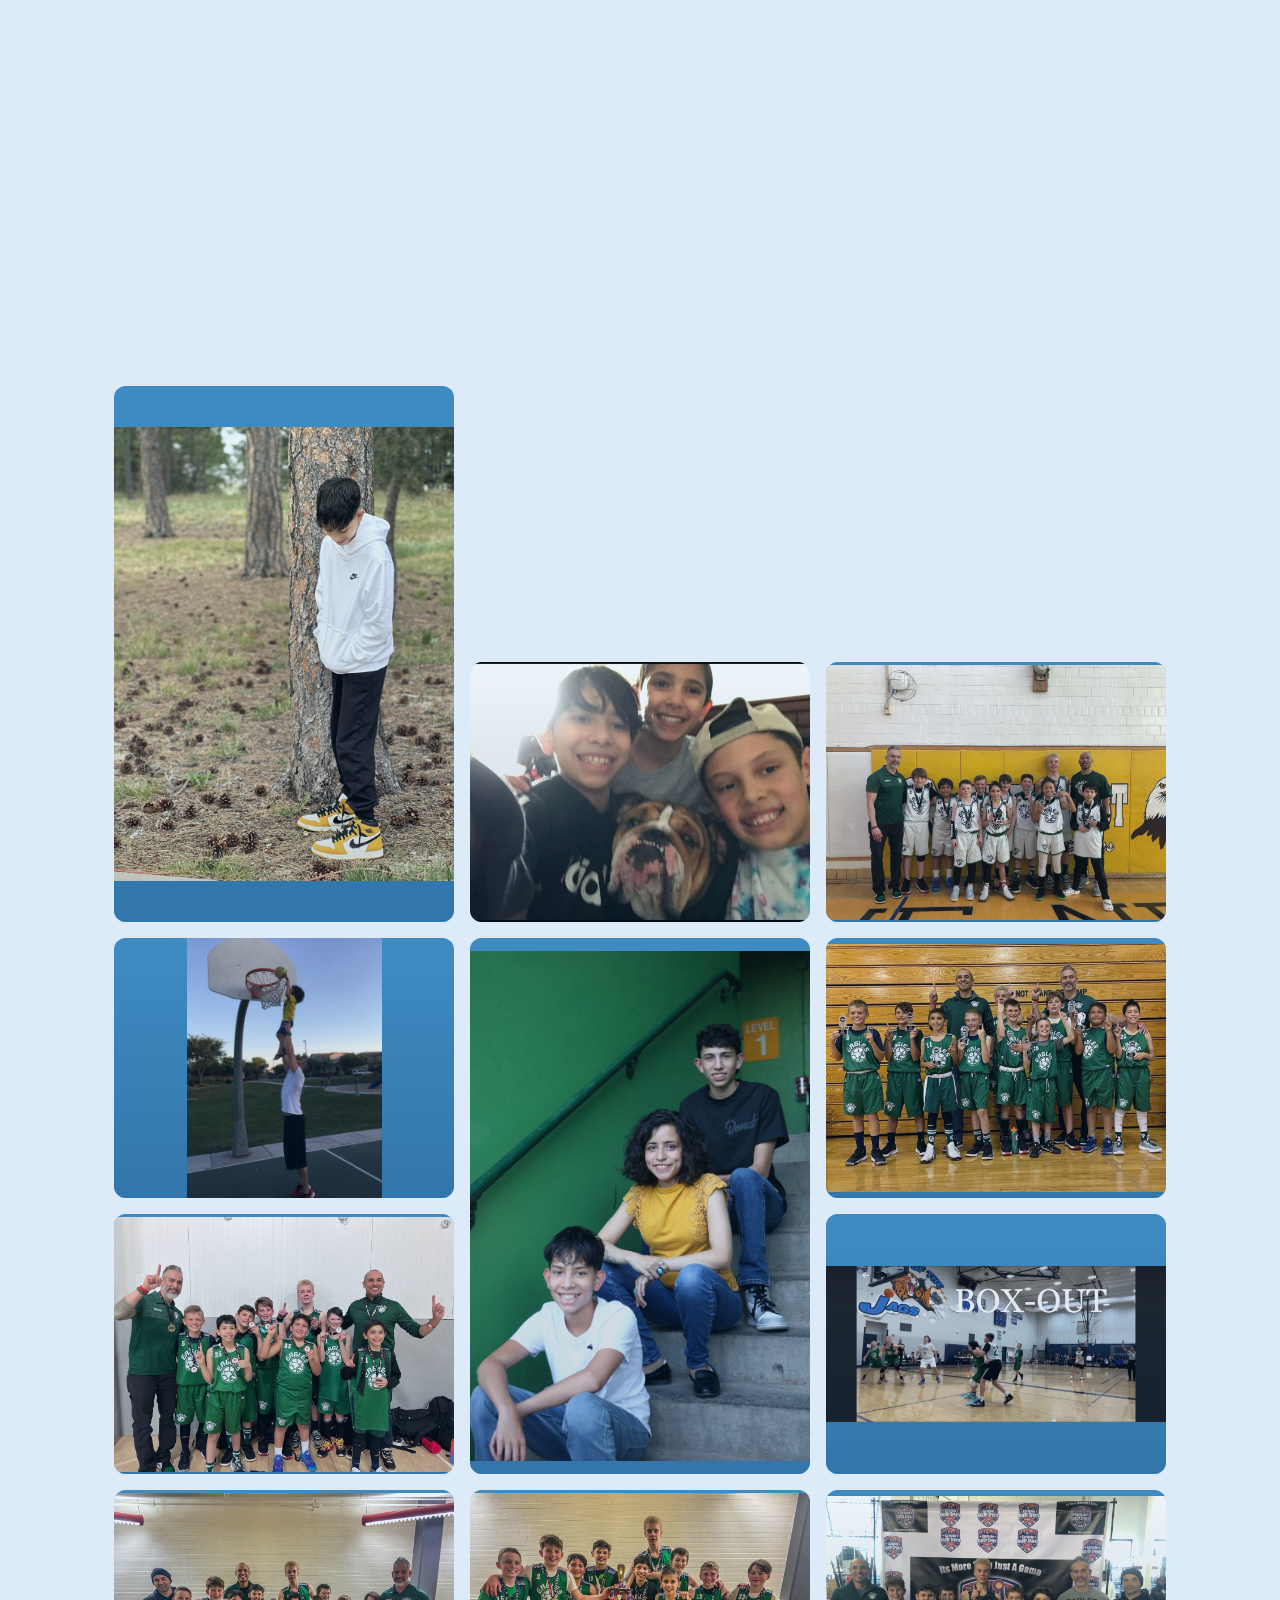
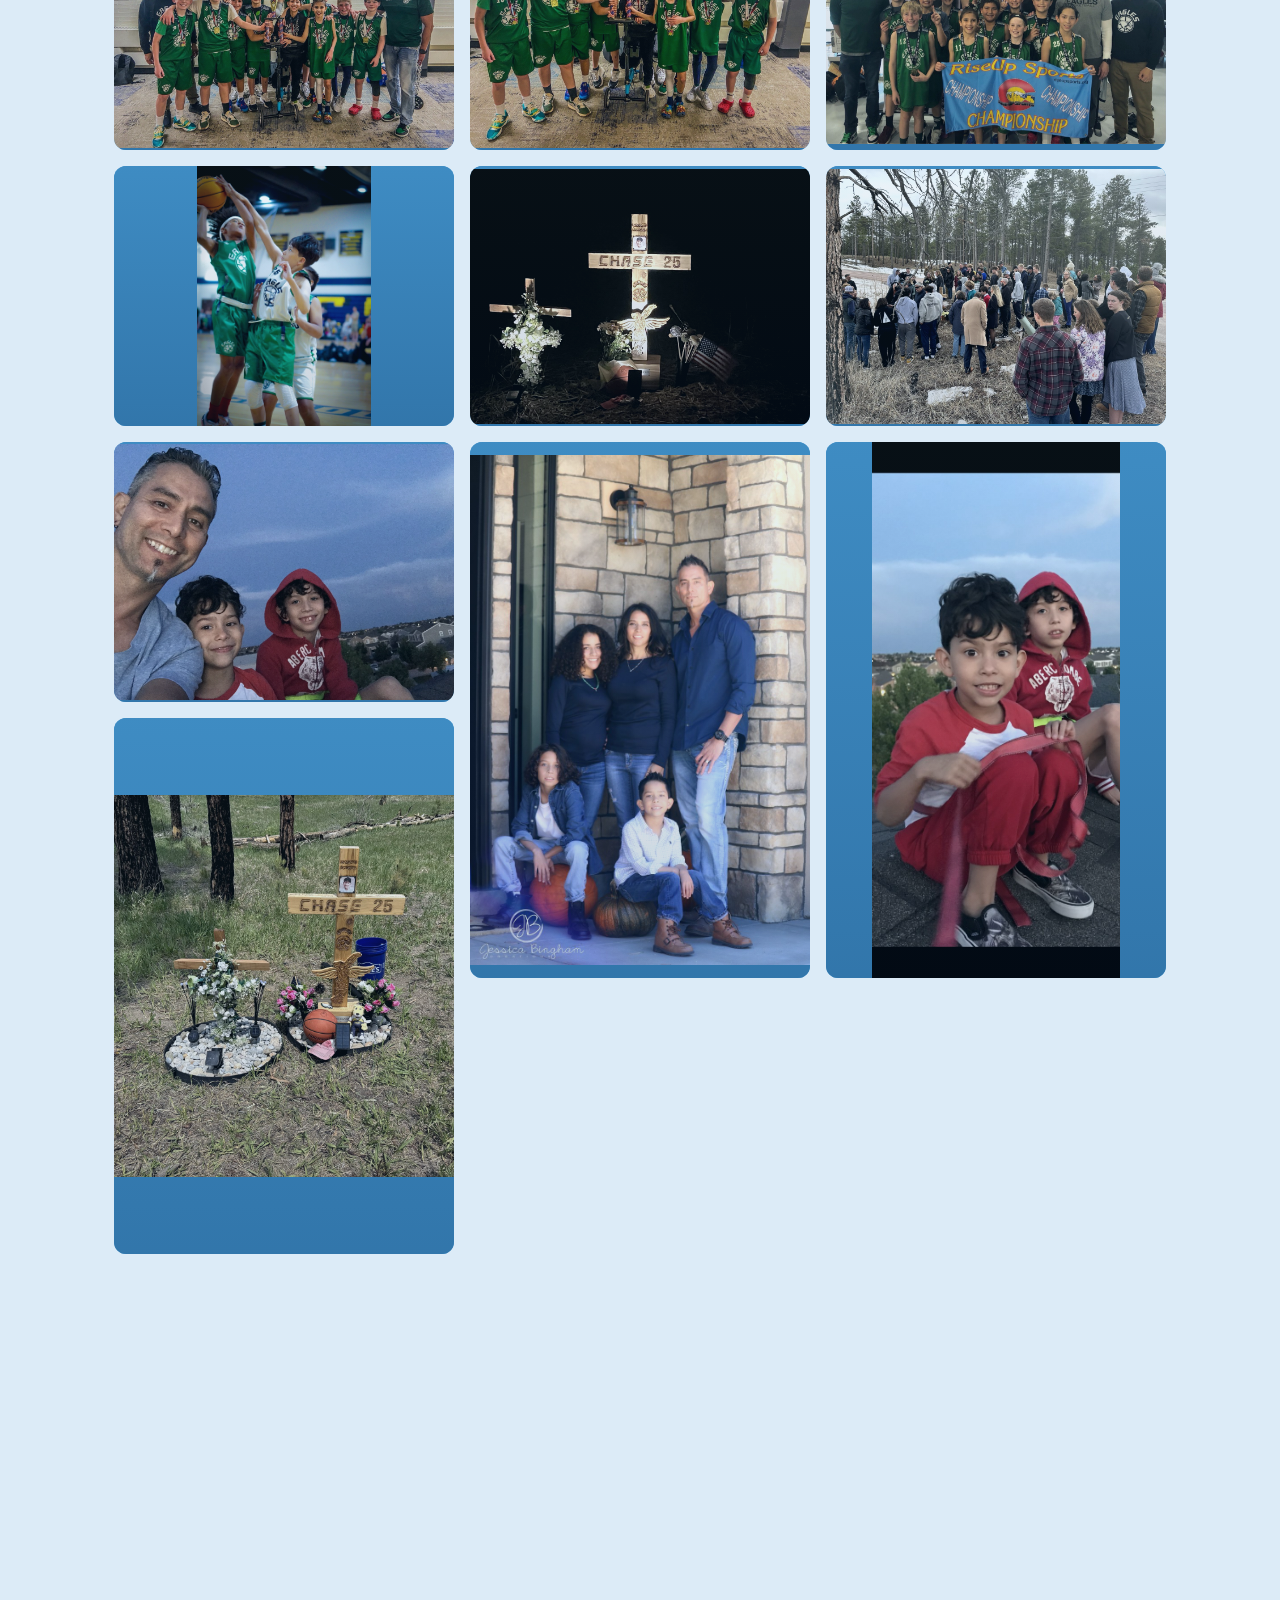
==== commit 1e46cd92: "Update Impact stats: $14,000+ raised, $3,500 given, 2 families supported Refreshes the Impact sectio" ====
--- a/index.html
+++ b/index.html
@@ -466,12 +466,20 @@
       </div>
       <div class="impact-grid">
         <div class="impact-stat">
-          <div class="stat-number">$2,000<span>+</span></div>
-          <p class="stat-label">Awarded in scholarships</p>
+          <div class="stat-number">$14,000<span>+</span></div>
+          <p class="stat-label">Raised for our community</p>
+        </div>
+        <div class="impact-stat">
+          <div class="stat-number">$3,500</div>
+          <p class="stat-label">Awarded to athletes &amp; families</p>
         </div>
         <div class="impact-stat">
           <div class="stat-number">5</div>
           <p class="stat-label">Scholarship recipients</p>
+        </div>
+        <div class="impact-stat">
+          <div class="stat-number">2</div>
+          <p class="stat-label">Families supported in need</p>
         </div>
         <div class="impact-stat">
           <div class="stat-number">$1,200</div>
--- a/style.css
+++ b/style.css
@@ -743,11 +743,18 @@
 }
 /* For a portrait/vertical source video (e.g. 1080x1920) — the default
    16:9 .video-wrapper would pillarbox it into a small strip with big
-   black bars on either side. */
+   black bars on either side. Sized by HEIGHT (not width, like the
+   padding-bottom trick above) so it lands close to its sibling
+   .event-media-item's height instead of towering over it — at full
+   column width, 9:16 would render 3x taller than a 16:9 card. */
 .video-wrapper-vertical {
-  padding-bottom: 177.78%;
-  max-width: 420px;
+  padding-bottom: 0;
+  aspect-ratio: 9 / 16;
+  height: 360px;
+  width: auto;
+  max-width: 100%;
   margin: 0 auto;
+  justify-self: center;
 }
 .facebook-reel-card {
   display: block;
@@ -817,7 +824,9 @@
 /* ---- Impact Stats ---- */
 .impact-grid {
   display: grid;
-  grid-template-columns: repeat(4, 1fr);
+  /* 3 columns, not 4: there are 6 stats, so 3 gives two full rows with no
+     trailing hole. Re-check this if a stat is ever added or removed. */
+  grid-template-columns: repeat(3, 1fr);
   gap: 1.5rem;
 }
 .sponsors-grid {
@@ -1040,7 +1049,7 @@
   .hero-tagline { margin-left: auto; margin-right: auto; }
   .values-grid { grid-template-columns: repeat(2, 1fr); }
   .scholarship-grid { grid-template-columns: 1fr 1fr; }
-  .impact-grid { grid-template-columns: repeat(2, 1fr); }
+  .impact-grid { grid-template-columns: repeat(2, minmax(0, 1fr)); }
   .section-grid { grid-template-columns: 1fr; gap: 2.5rem; }
   .about-photo { order: -1; }
   .about-photo img { height: 320px; }
@@ -1093,7 +1102,12 @@
   .hero-photo img { height: 300px; }
   .values-grid { grid-template-columns: 1fr 1fr; }
   .scholarship-grid { grid-template-columns: 1fr; }
-  .impact-grid { grid-template-columns: 1fr 1fr; }
+  /* minmax(0,1fr) keeps the two columns equal — a plain 1fr has a min-content
+     floor, so the widest number ($14,000+) stretched its column and left the
+     cards visibly mismatched. The smaller stat size keeps that number on one line. */
+  .impact-grid { grid-template-columns: repeat(2, minmax(0, 1fr)); }
+  .impact-stat { padding: 1.5rem 0.75rem; }
+  .stat-number { font-size: 1.75rem; }
   .gallery-grid { grid-template-columns: 1fr; grid-auto-rows: 240px; }
   .gallery-wide { grid-column: span 1; }
   .footer-inner { grid-template-columns: 1fr; }
@@ -1332,6 +1346,10 @@
   .fb-reel-sub { display: none; }
   .fb-reel-row { padding: 0.7rem 0.9rem; gap: 0.6rem; }
   .fb-reel-icon svg { width: 24px; height: 24px; }
+  /* .event-media collapses to one column here, so its sibling reel card
+     shrinks with the narrower column while this fixed-height vertical
+     video wouldn't — rescale it down to match. */
+  .video-wrapper-vertical { height: 260px; }
 }
 
 /* Lightbox */
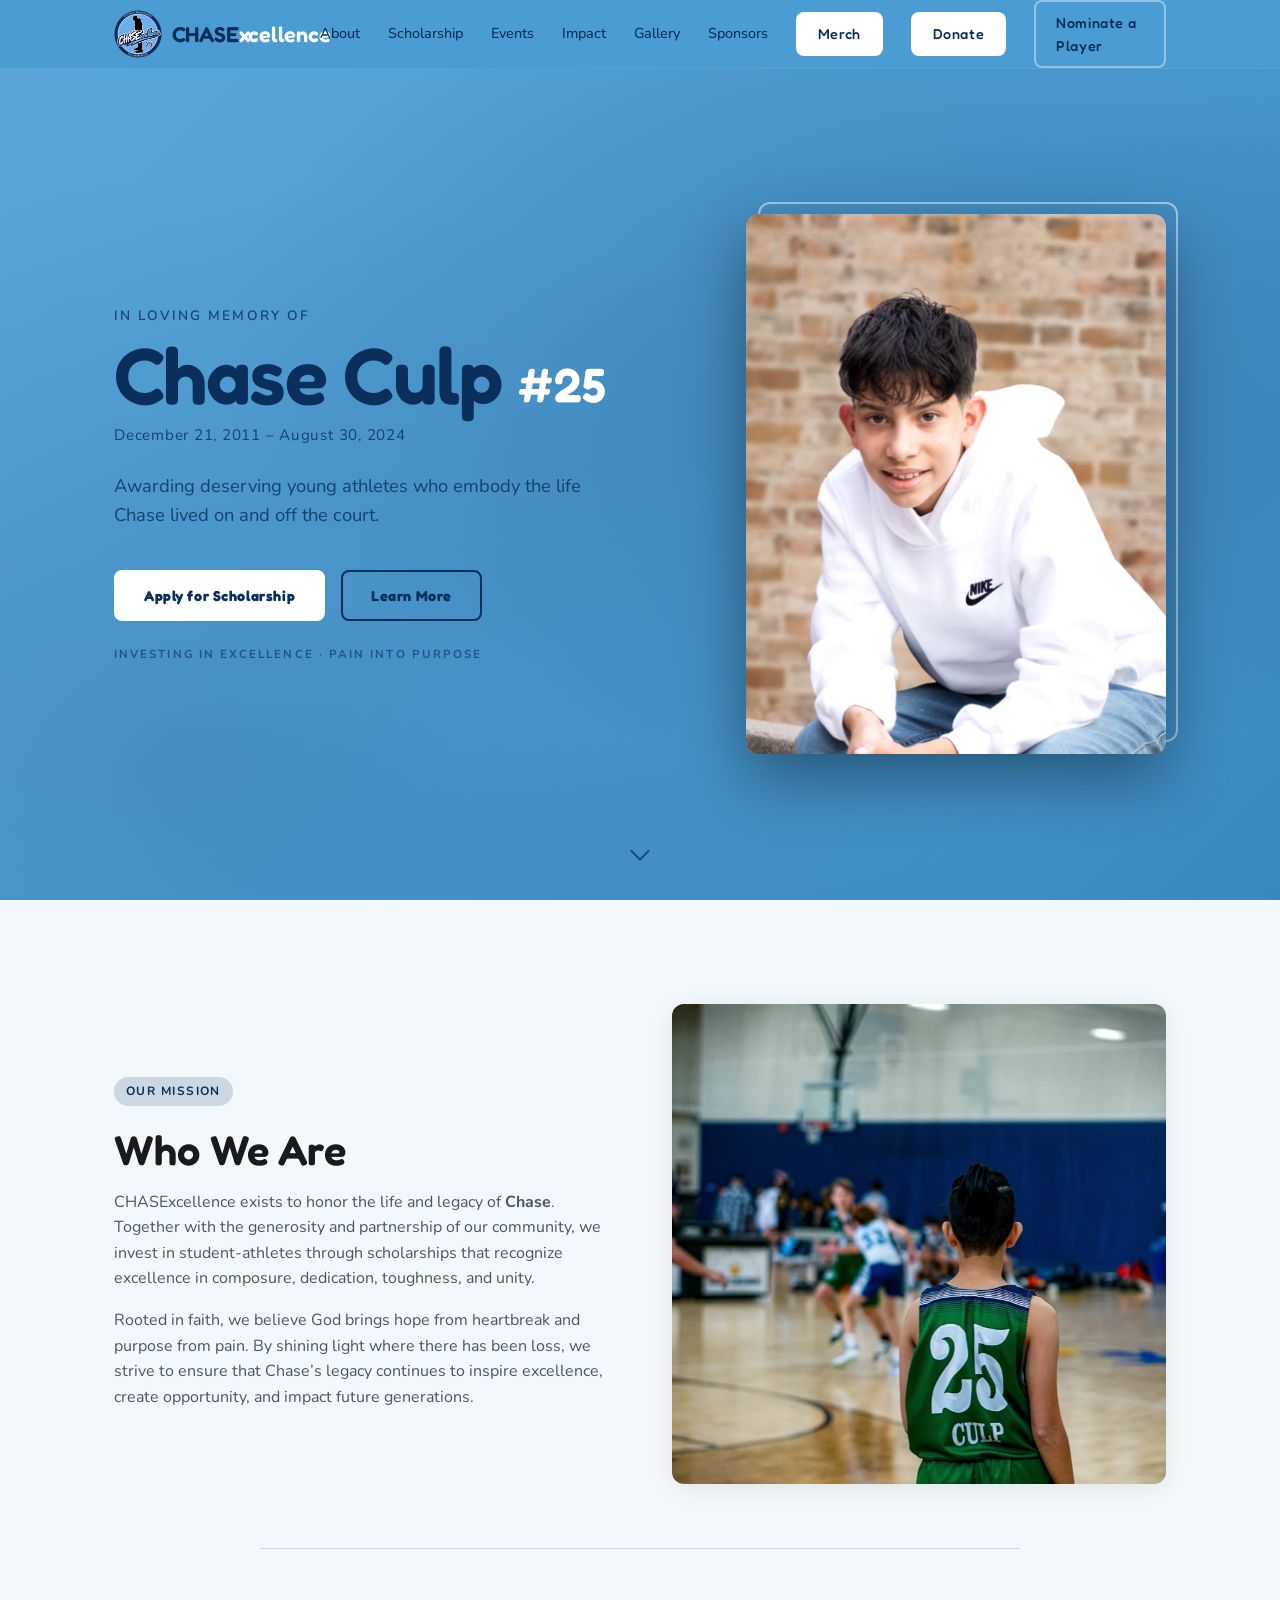
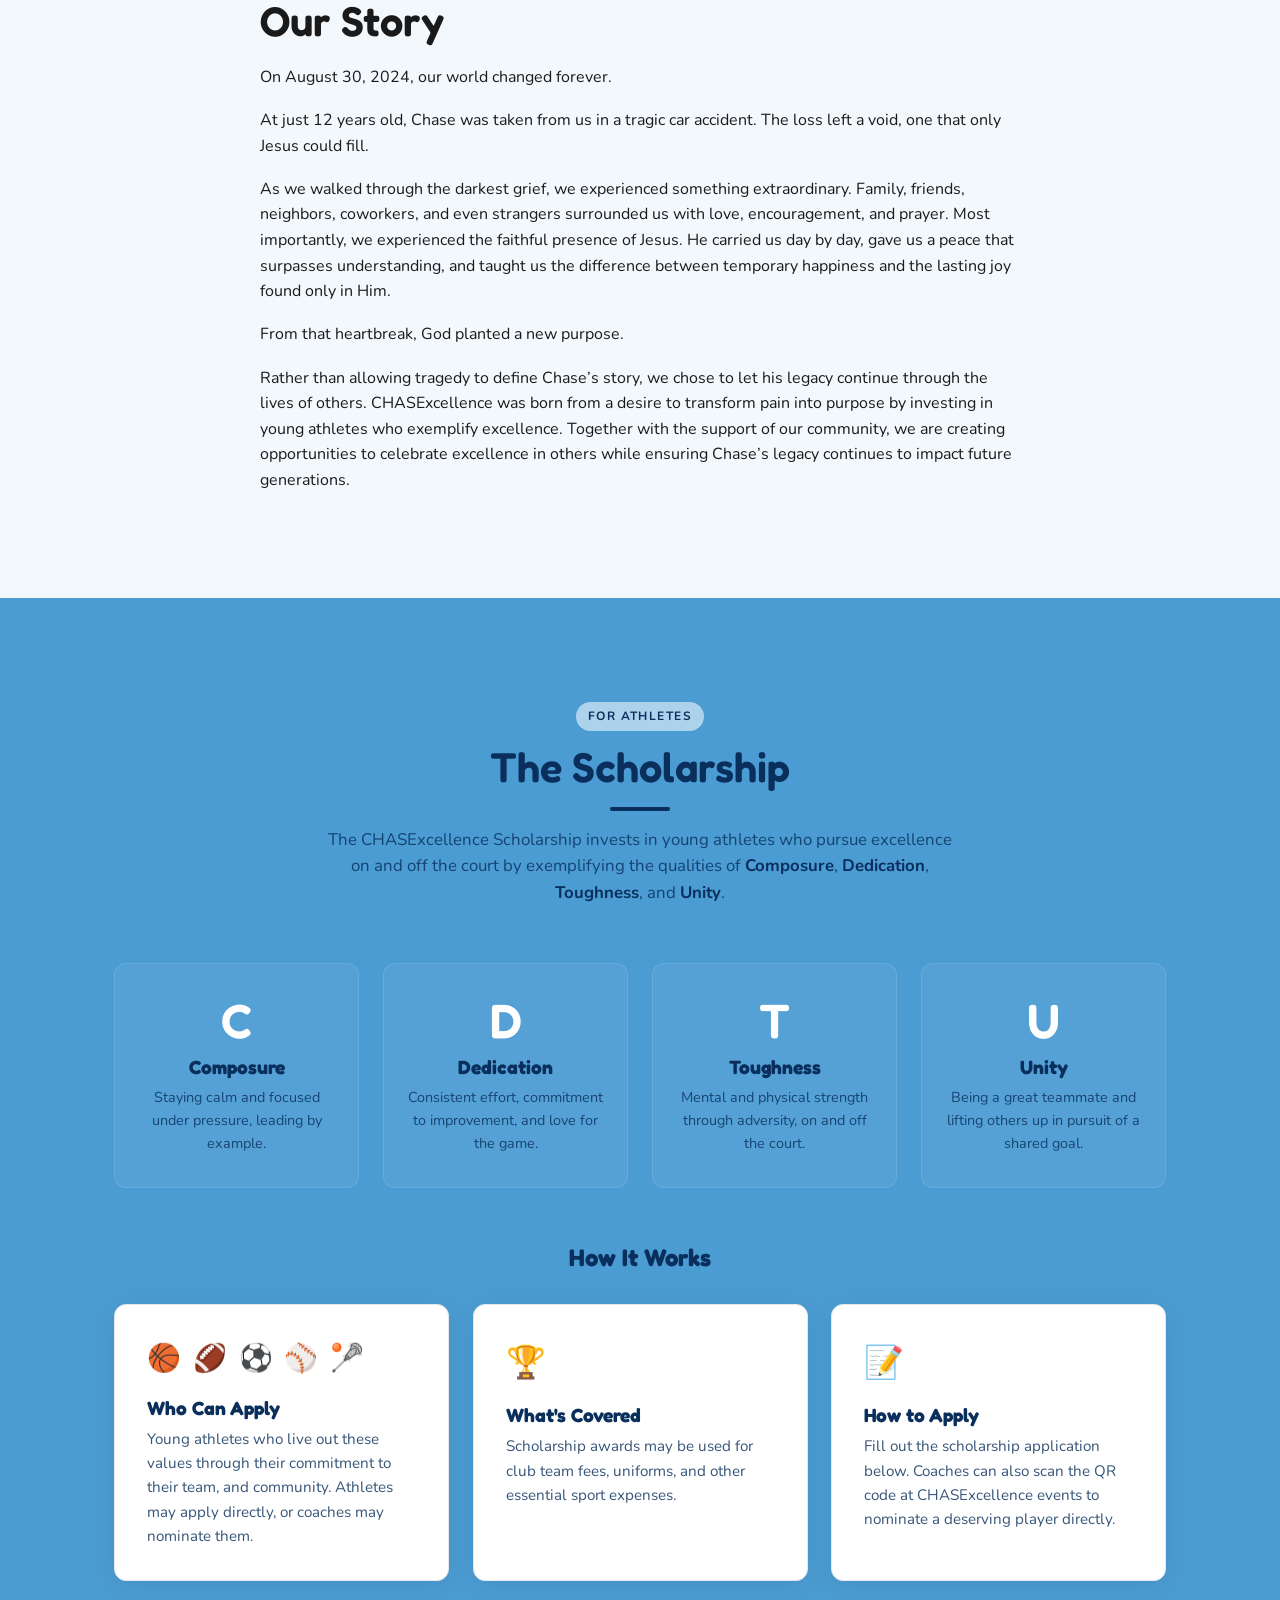
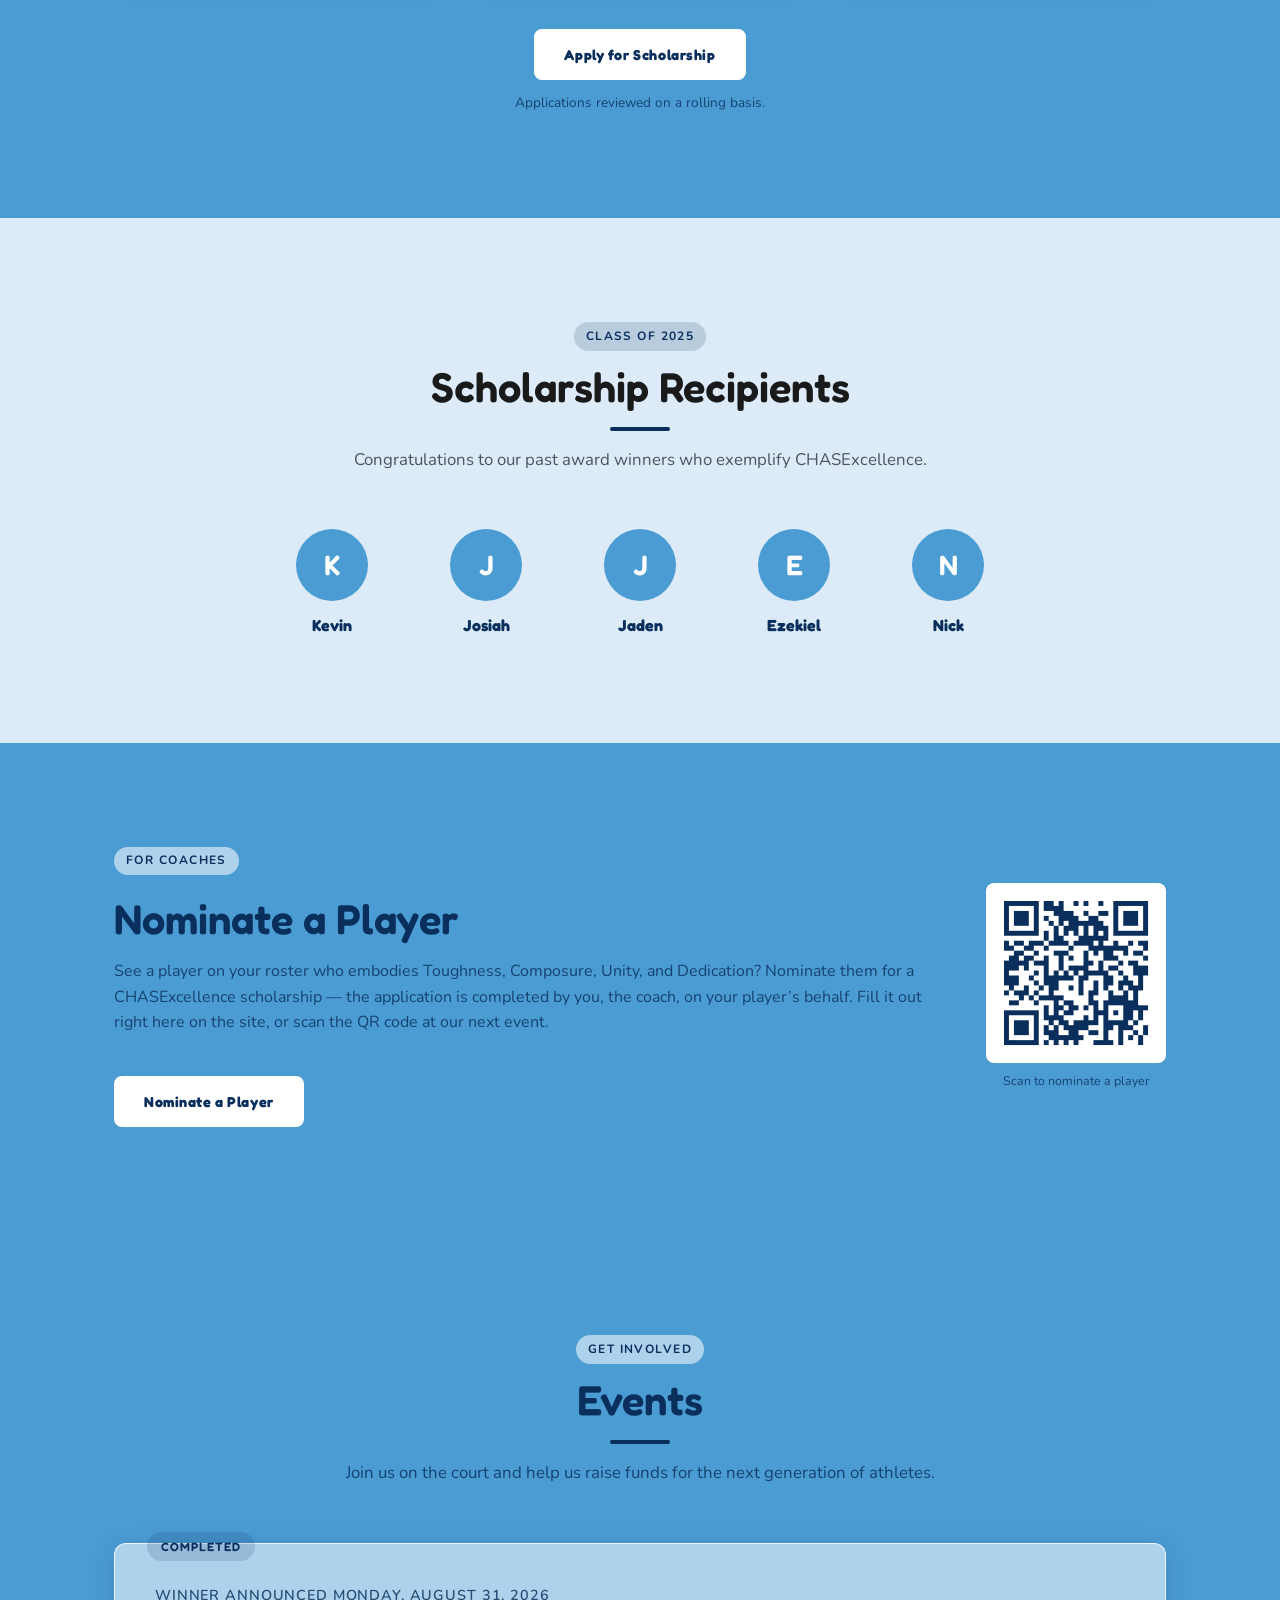
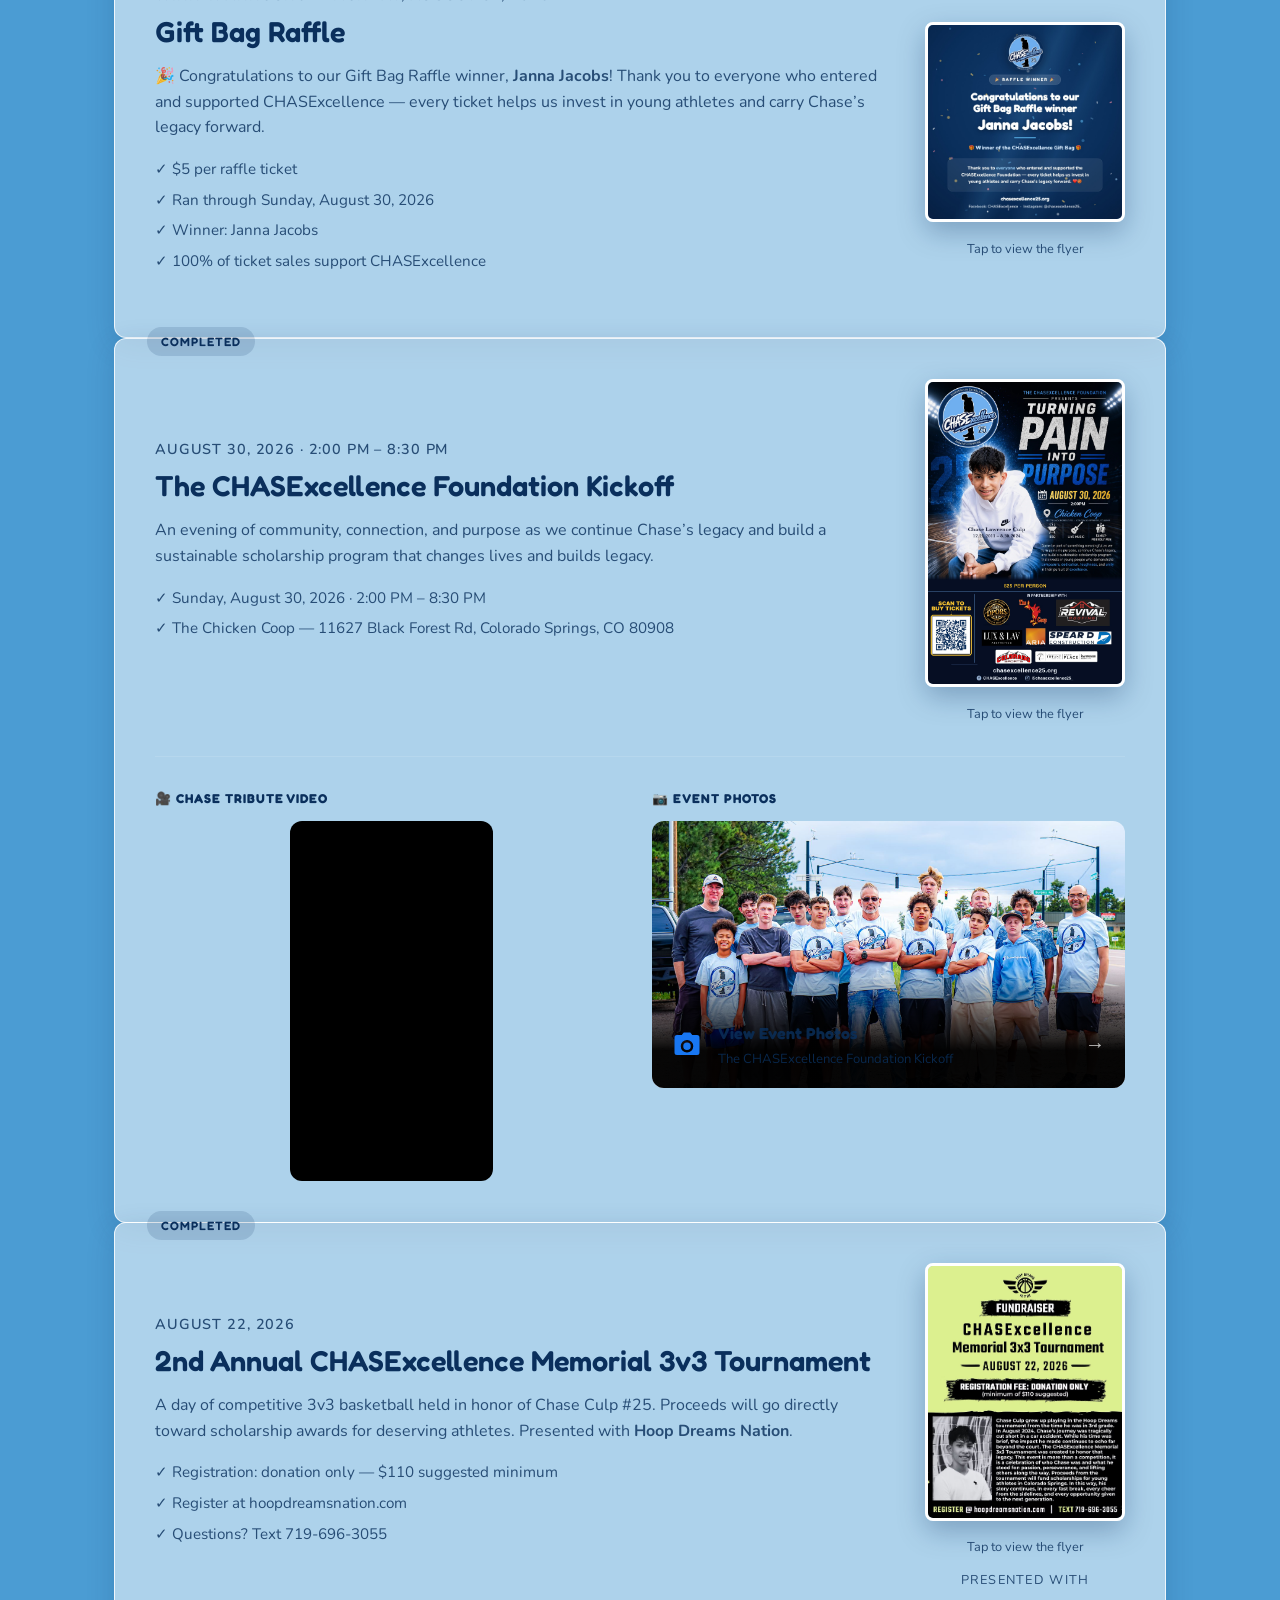
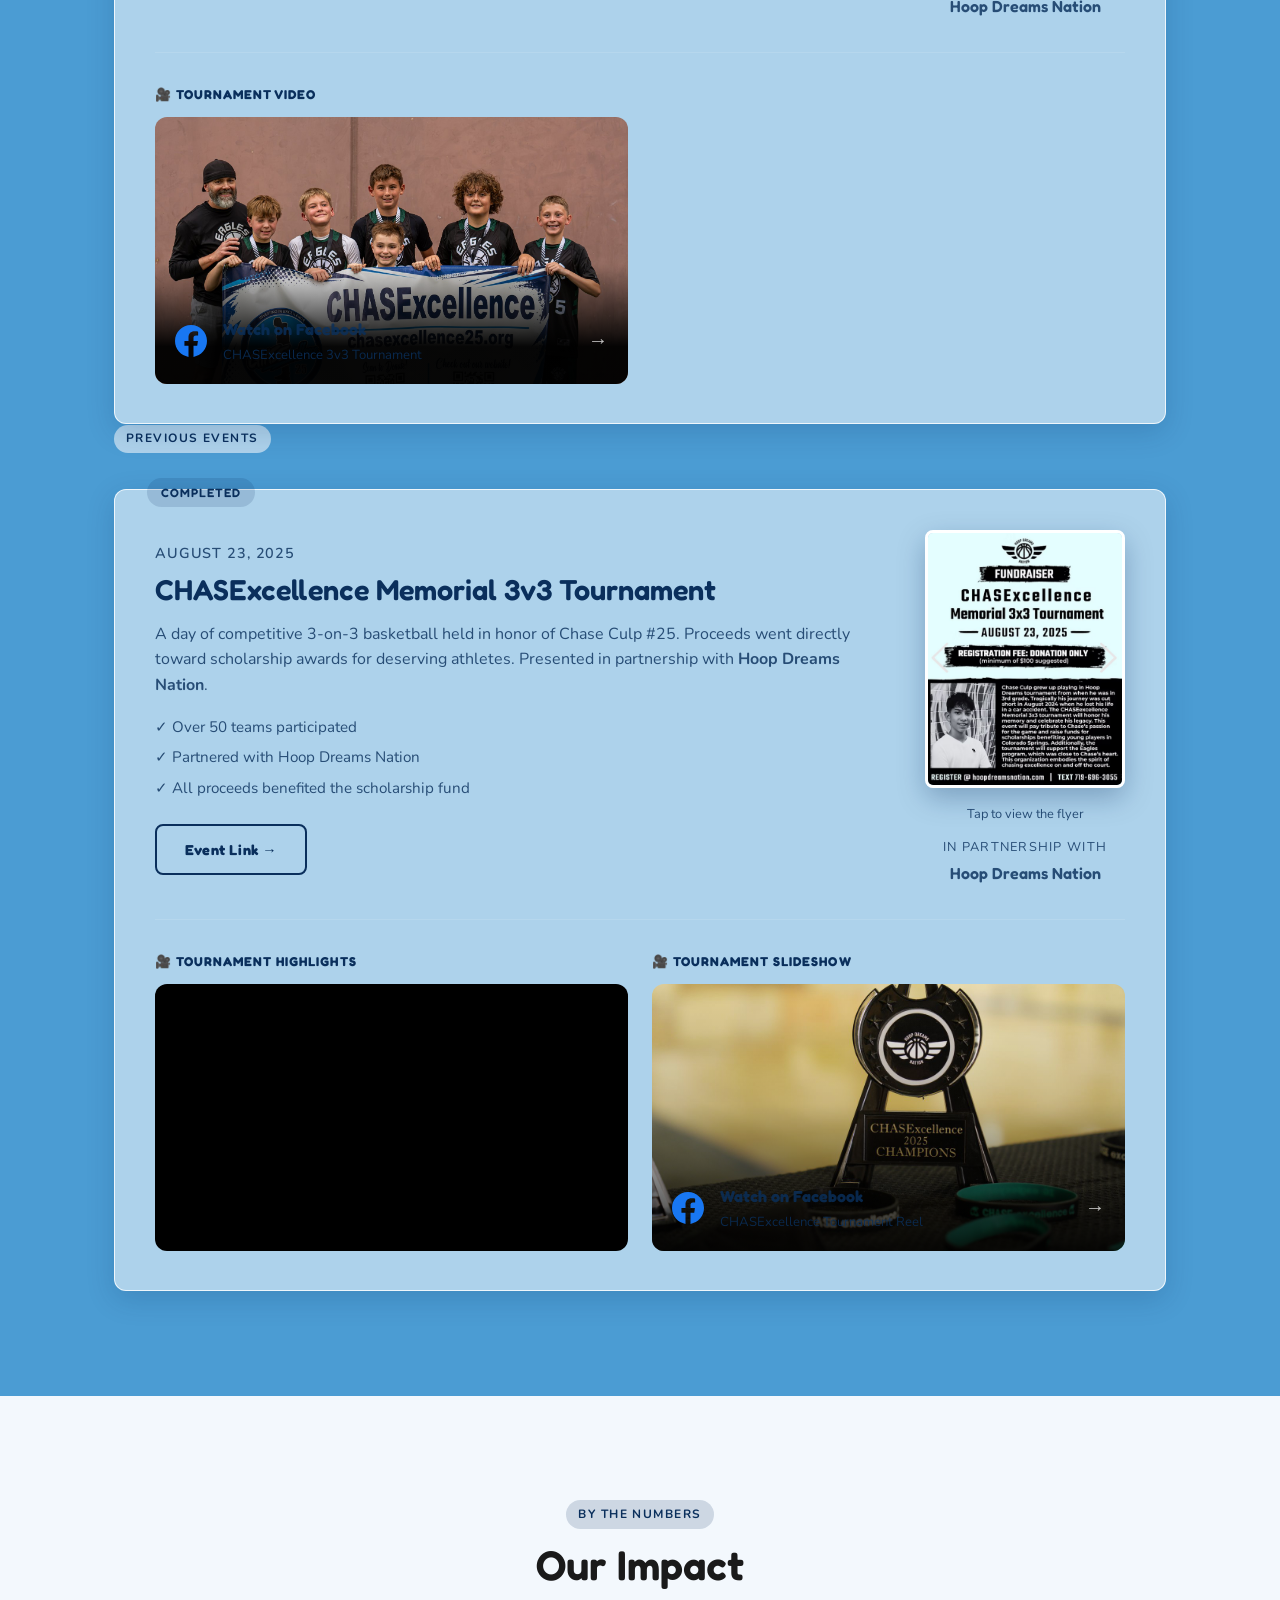
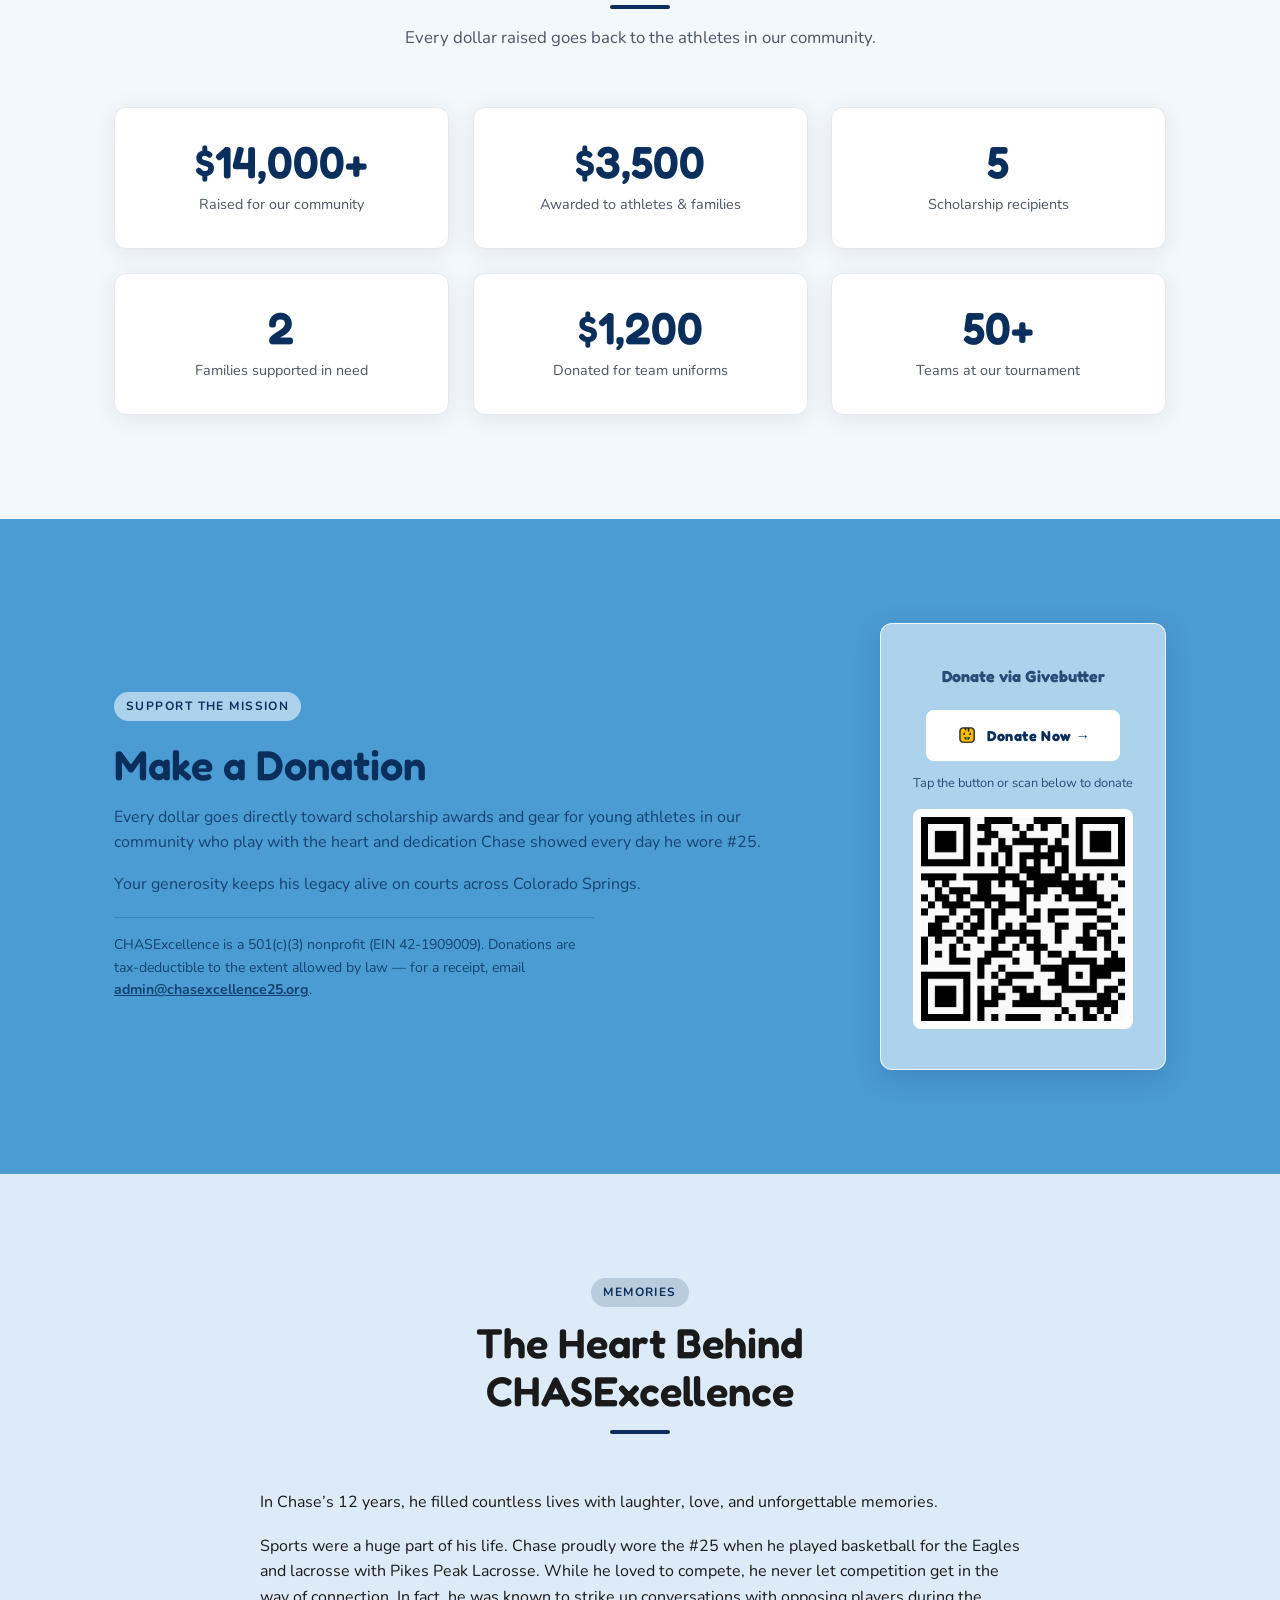
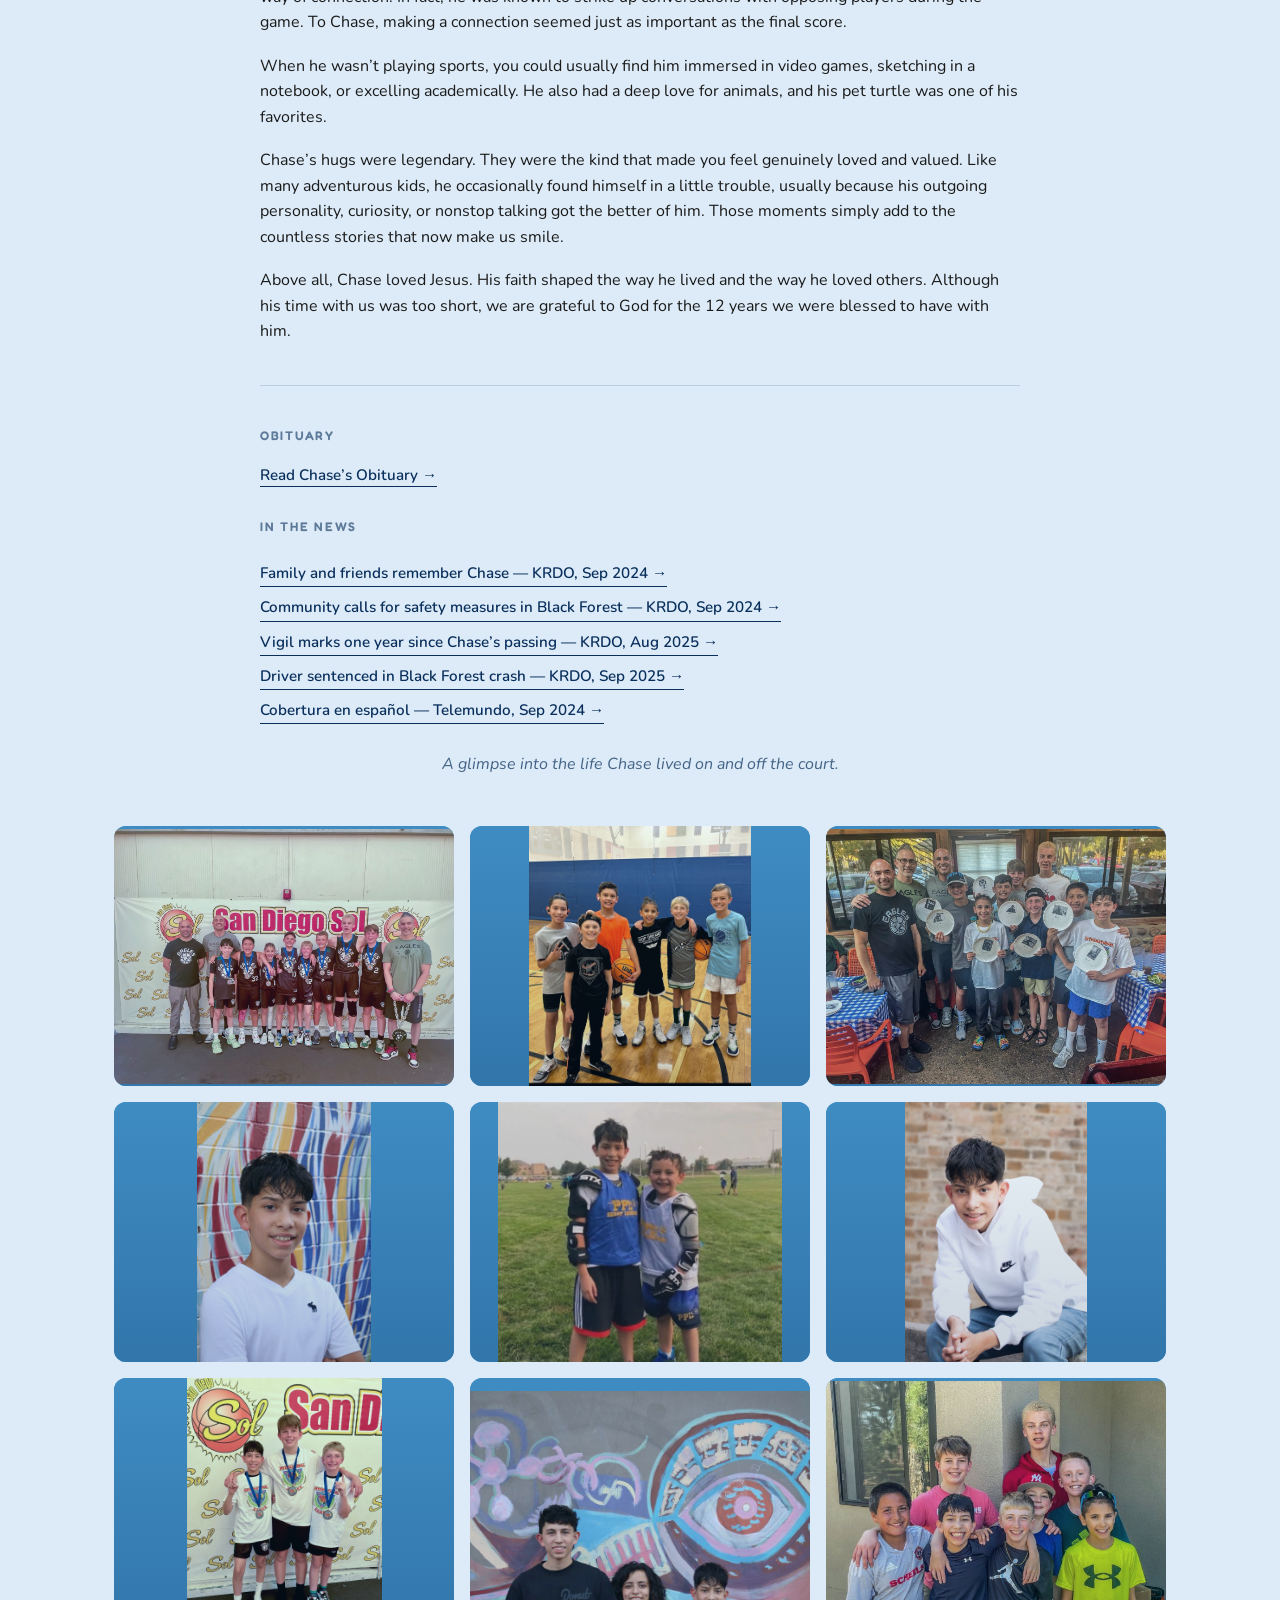
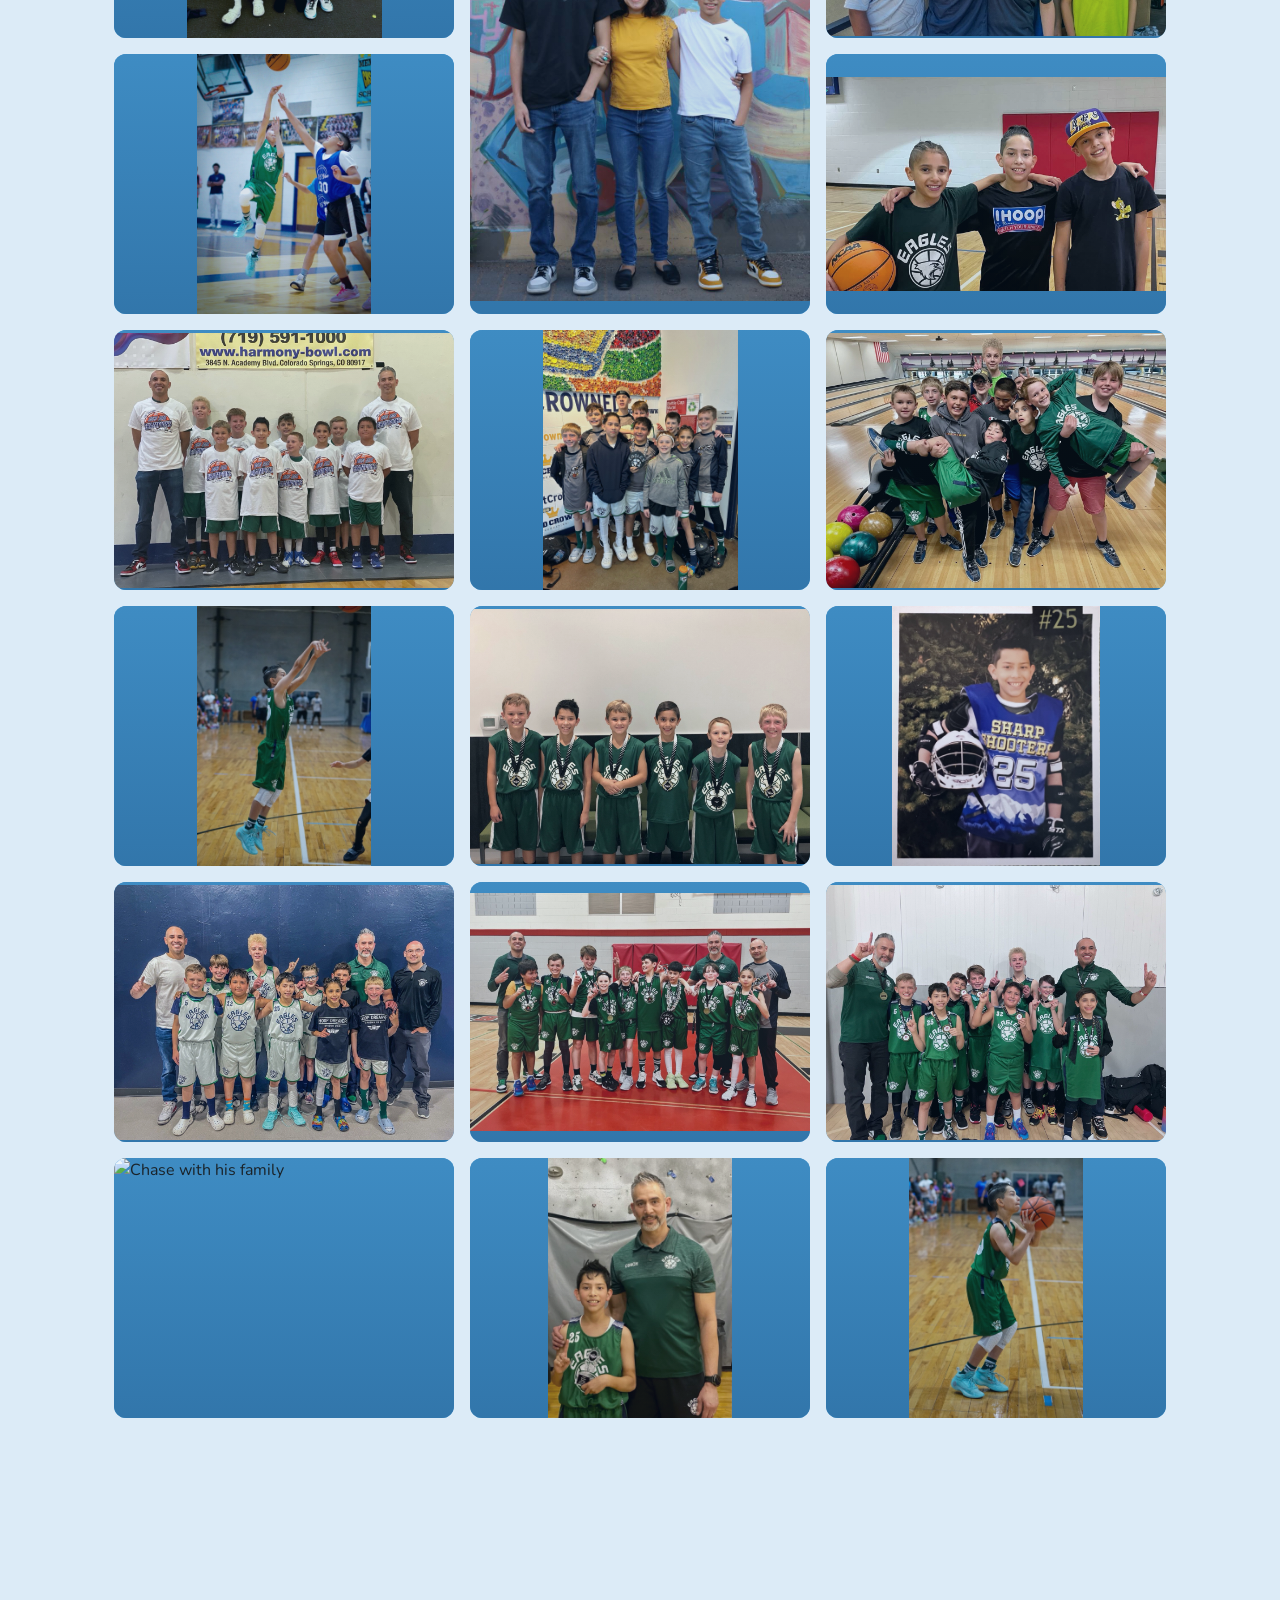
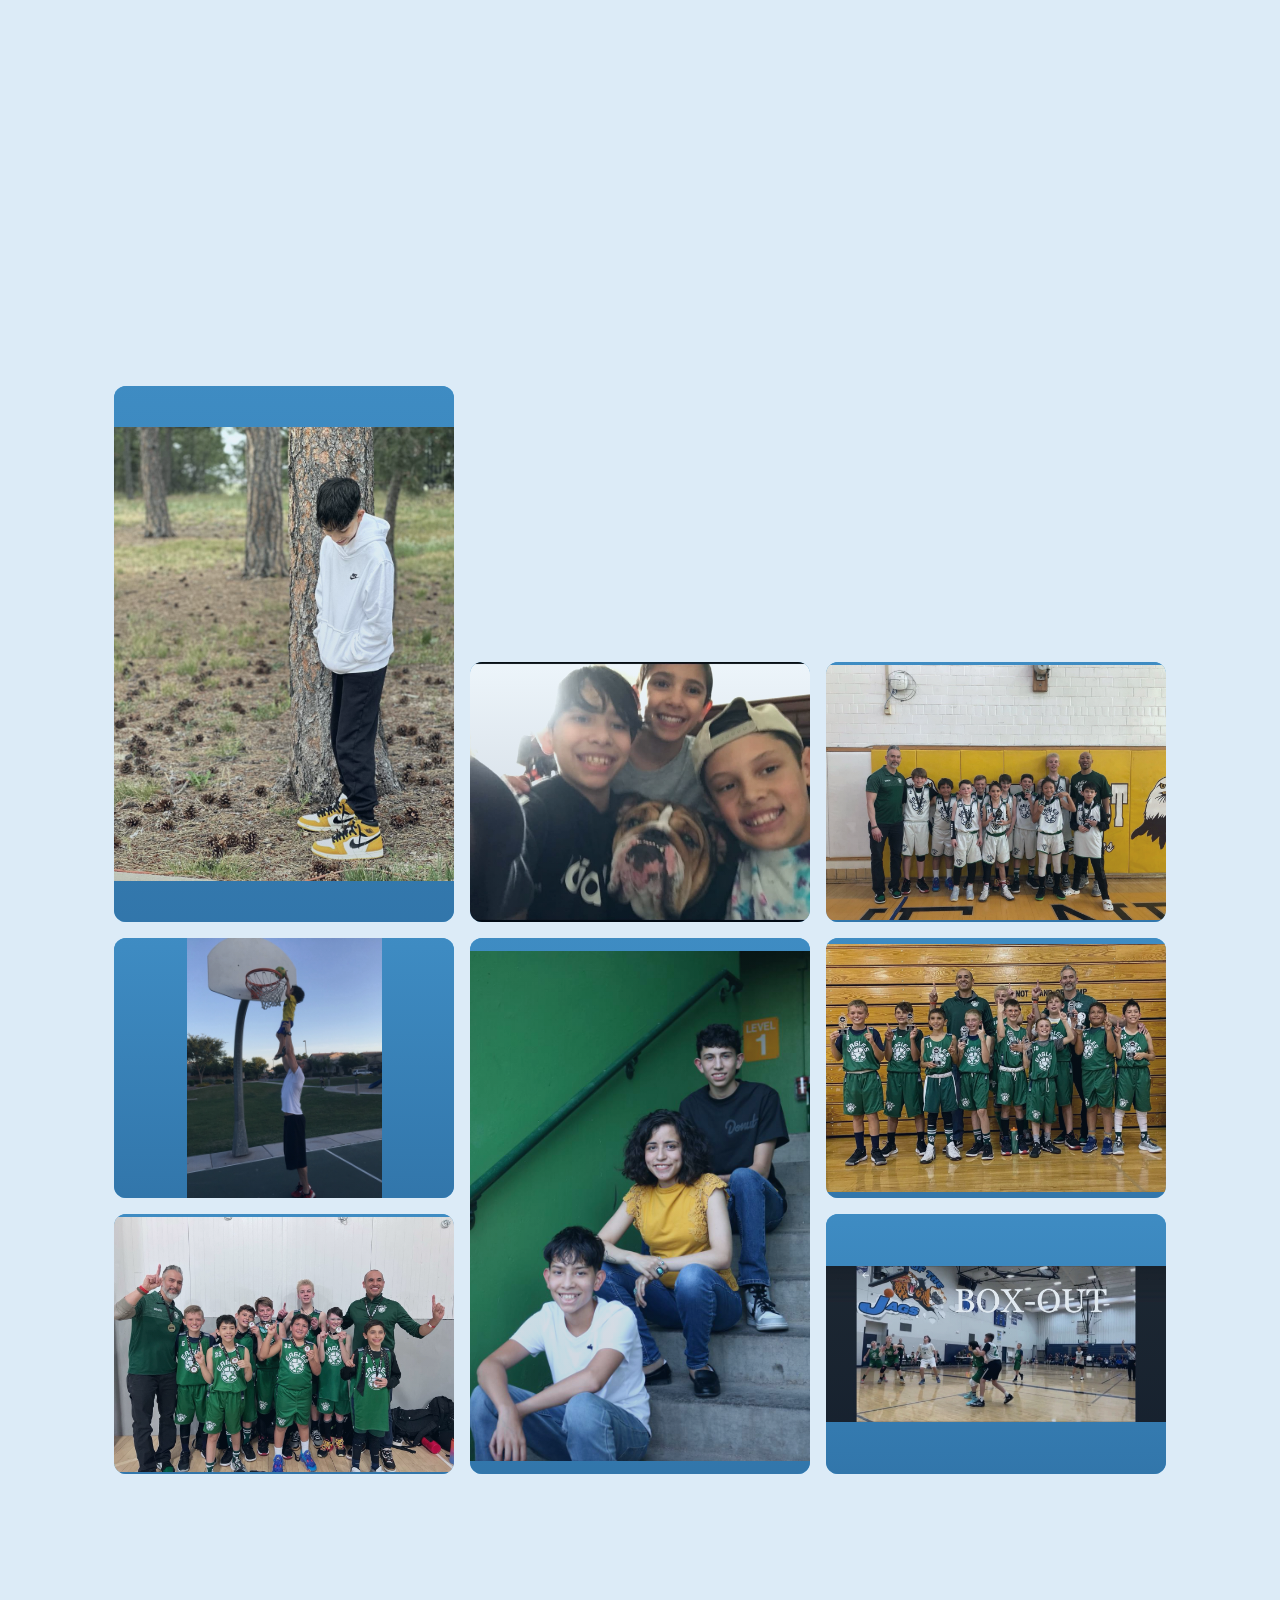
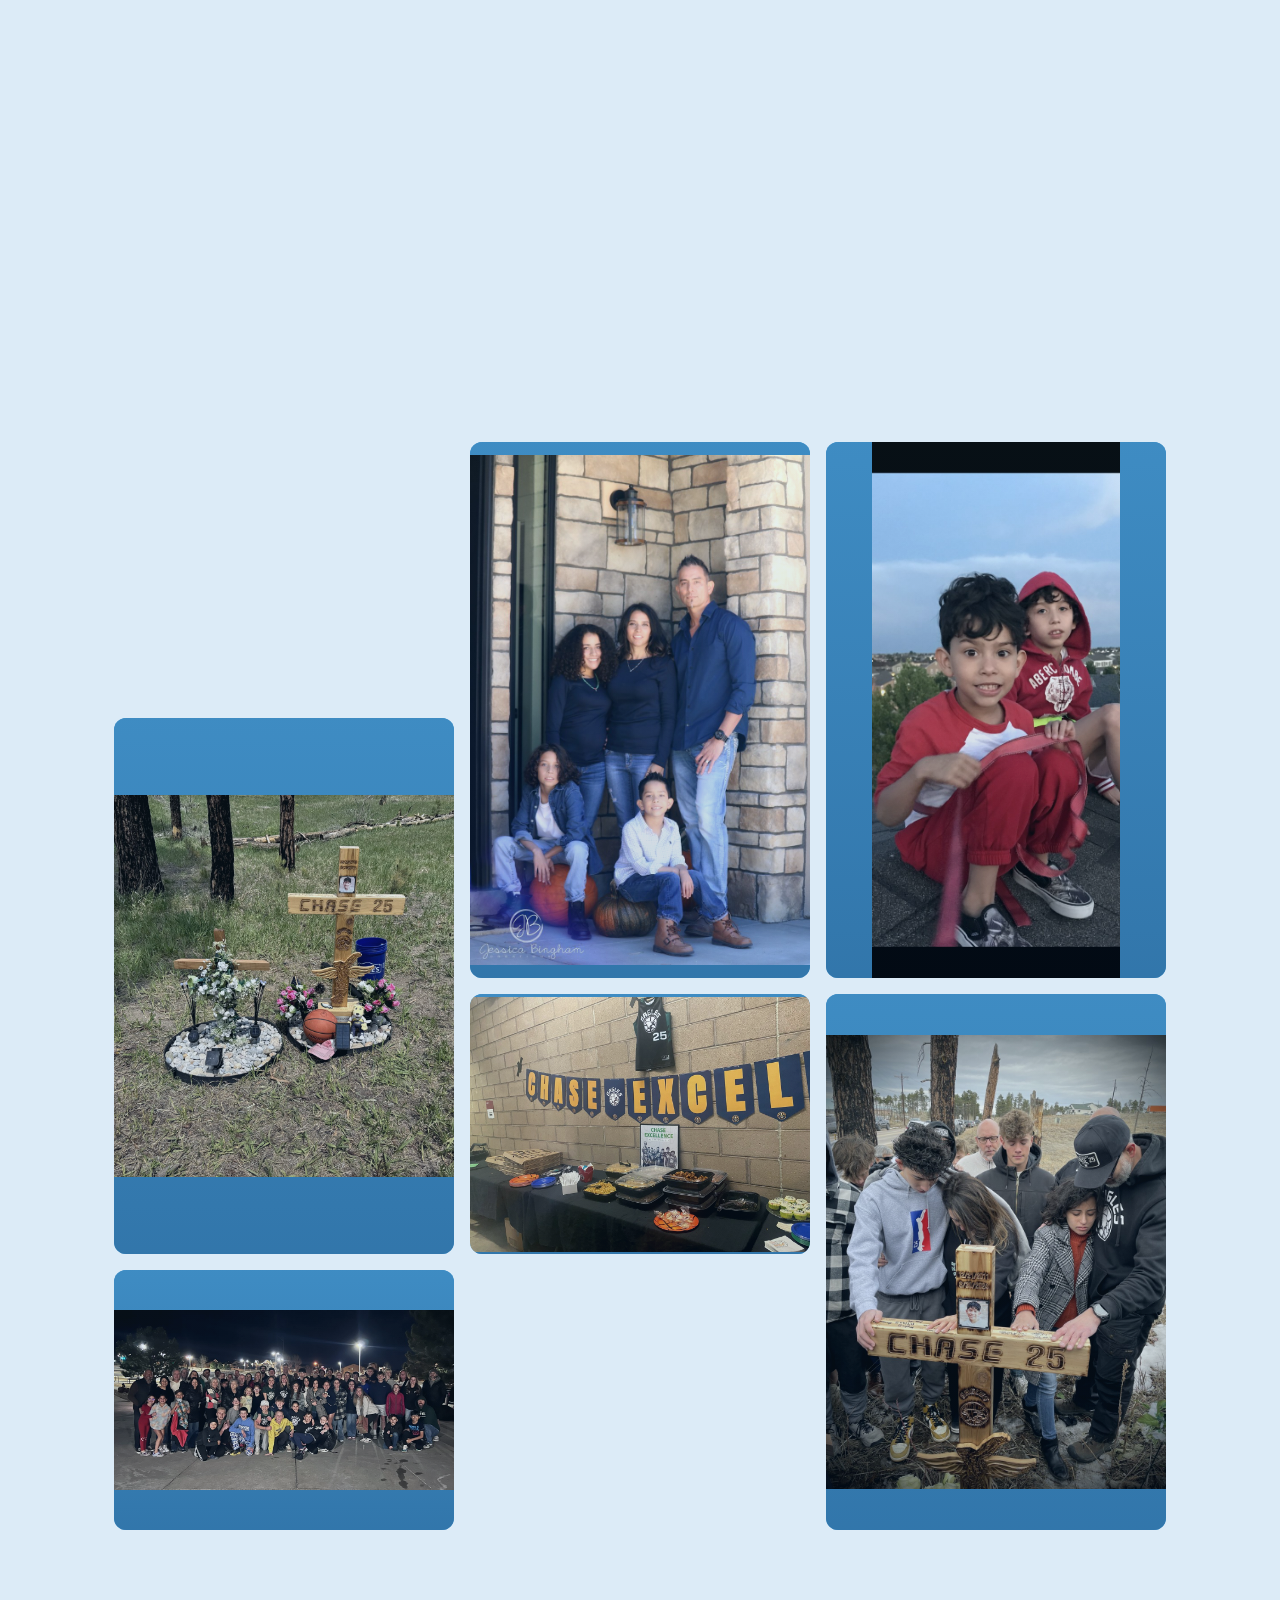
==== commit 03d53048: "Add Raffle Official Rules page Evergreen rules covering eligibility, entry, winner selection, and cr" ====
--- a/index.html
+++ b/index.html
@@ -822,7 +822,7 @@
     </div>
     <div class="footer-bottom">
       <p>CHASExcellence is a 501(c)(3) nonprofit organization &middot; EIN 42-1909009 &middot; Donations are tax-deductible to the extent allowed by law.</p>
-      <p>&copy; 2025 CHASExcellence. All rights reserved.</p>
+      <p>&copy; 2025 CHASExcellence. All rights reserved. &middot; <a href="raffle-rules.html">Raffle Official Rules</a></p>
     </div>
   </footer>
 
--- a/style.css
+++ b/style.css
@@ -1458,10 +1458,48 @@
   font-size: 0.95rem;
   margin-bottom: 0.4rem;
 }
+.field-optional {
+  font-family: 'Nunito', sans-serif;
+  font-weight: 400;
+  color: rgba(10,47,92,0.55);
+  font-size: 0.85em;
+}
 .field-hint {
   color: rgba(10,47,92,0.65);
   font-size: 0.85rem;
   margin-bottom: 0.5rem;
+}
+.radio-group {
+  display: flex;
+  flex-wrap: wrap;
+  gap: 1rem;
+  margin-top: 0.5rem;
+}
+.radio-group .radio-option {
+  display: flex;
+  align-items: center;
+  gap: 0.5rem;
+  font-family: 'Nunito', sans-serif;
+  font-weight: 700;
+  color: var(--navy);
+  font-size: 0.95rem;
+  background: rgba(255,255,255,0.6);
+  border: 1px solid var(--border);
+  border-radius: var(--radius);
+  padding: 0.75rem 1.1rem;
+  cursor: pointer;
+  flex: 1;
+  min-width: 220px;
+}
+.radio-group .radio-option input {
+  width: 18px;
+  height: 18px;
+  accent-color: var(--green-dark);
+  flex-shrink: 0;
+}
+.radio-option:has(input:checked) {
+  border-color: var(--green-dark);
+  background: rgba(75,156,211,0.12);
 }
 .field input, .field textarea {
   width: 100%;
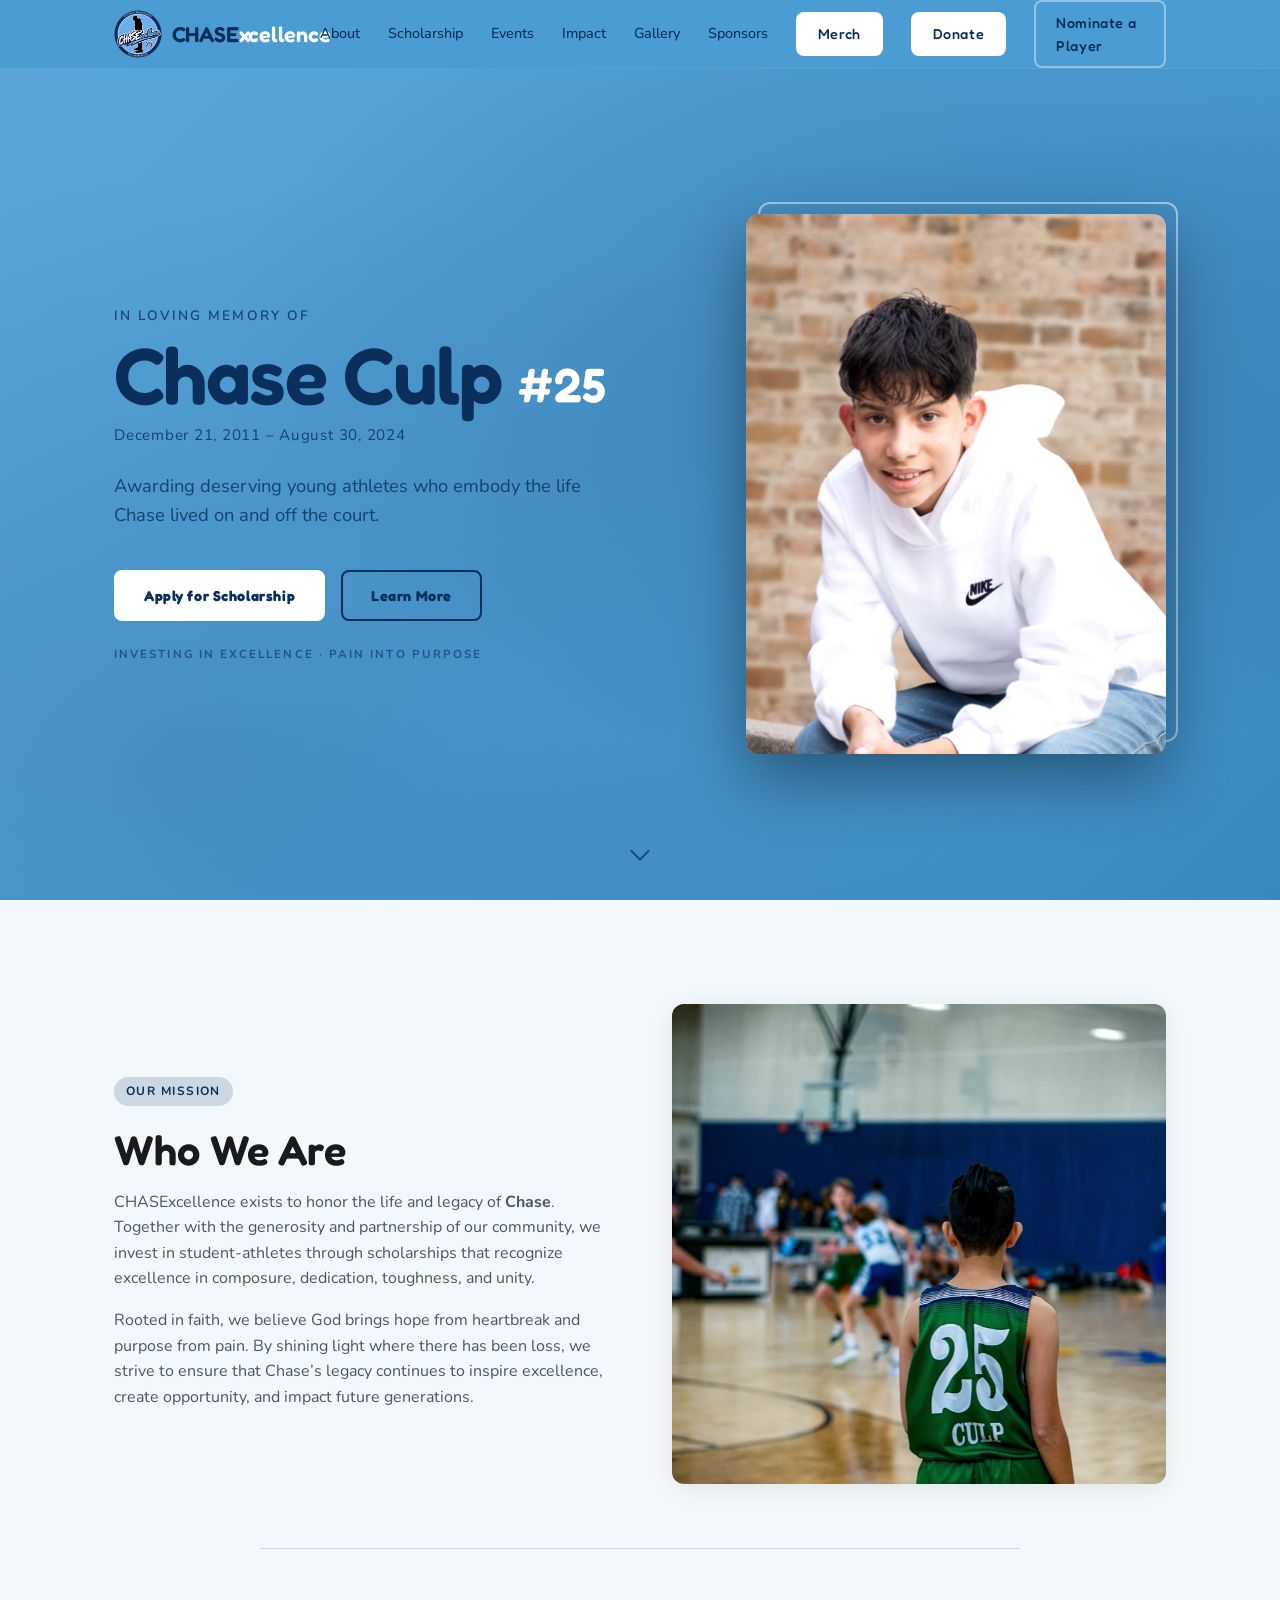
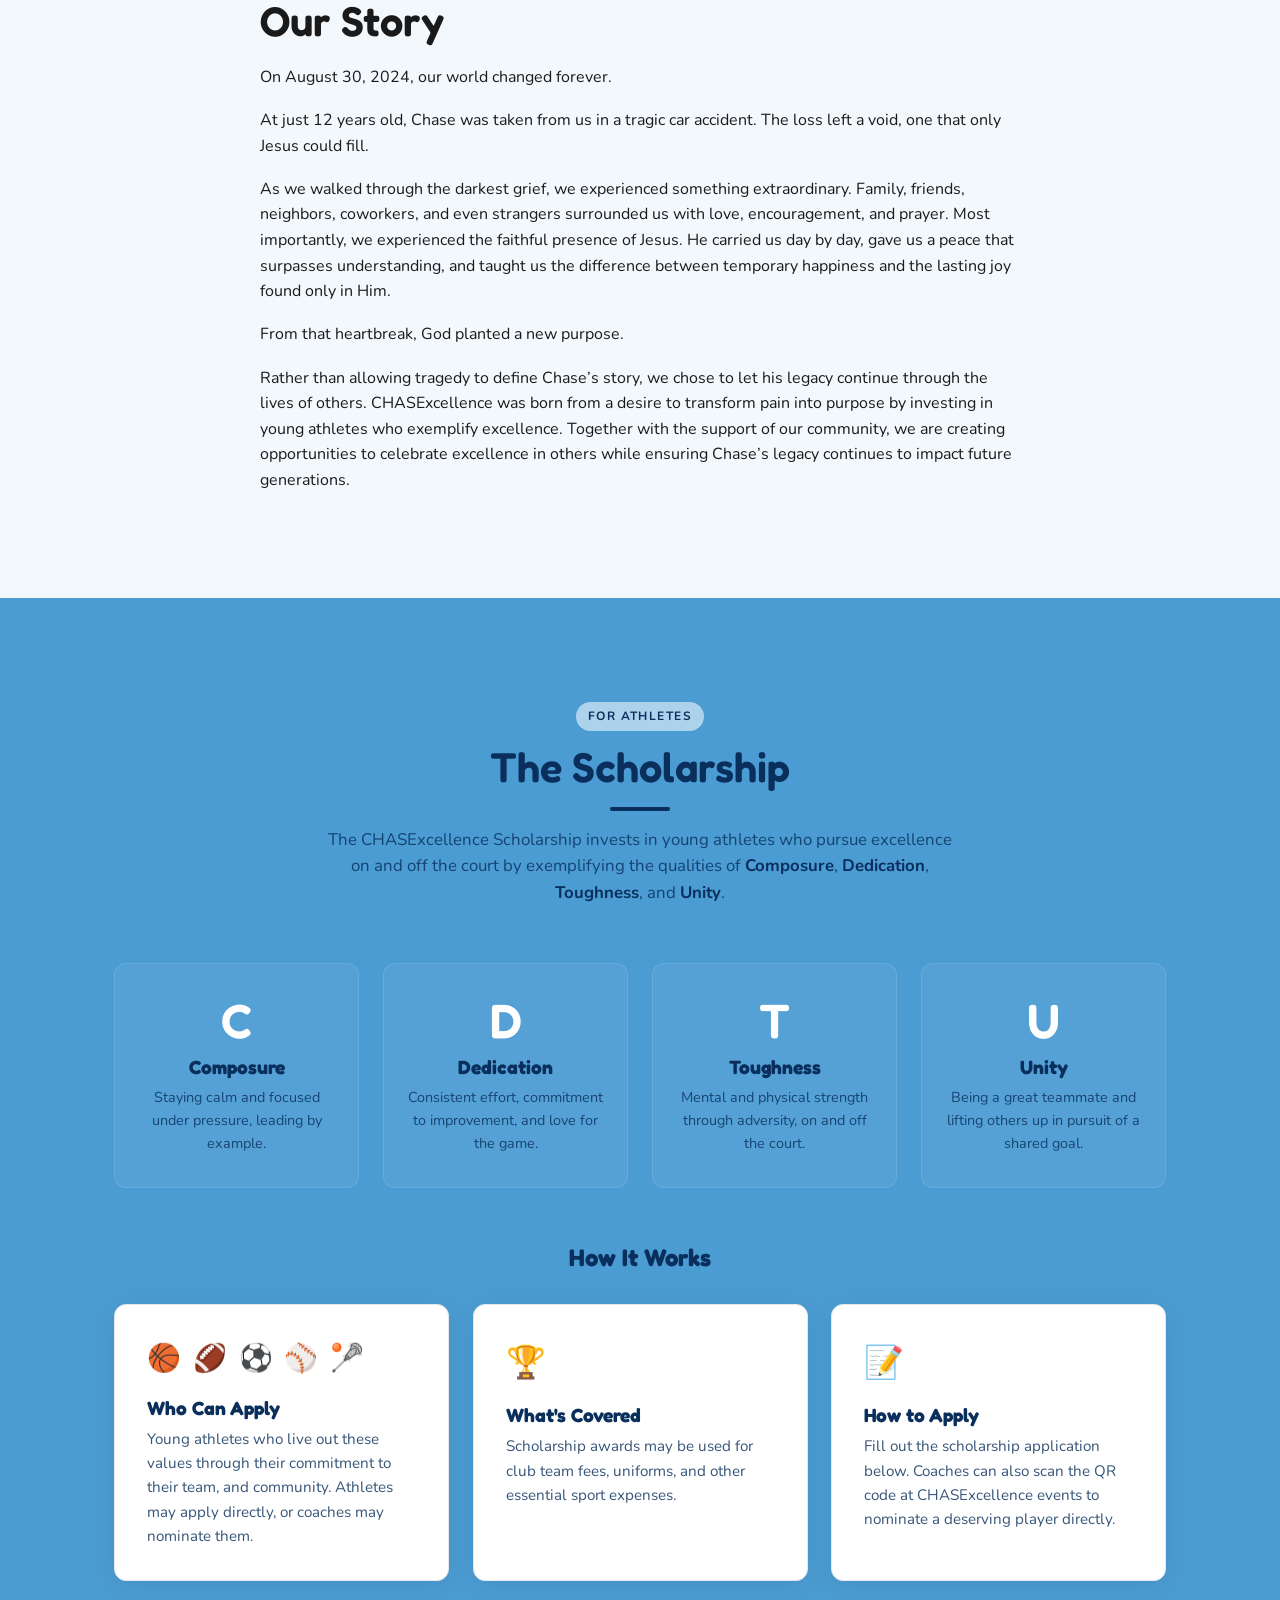
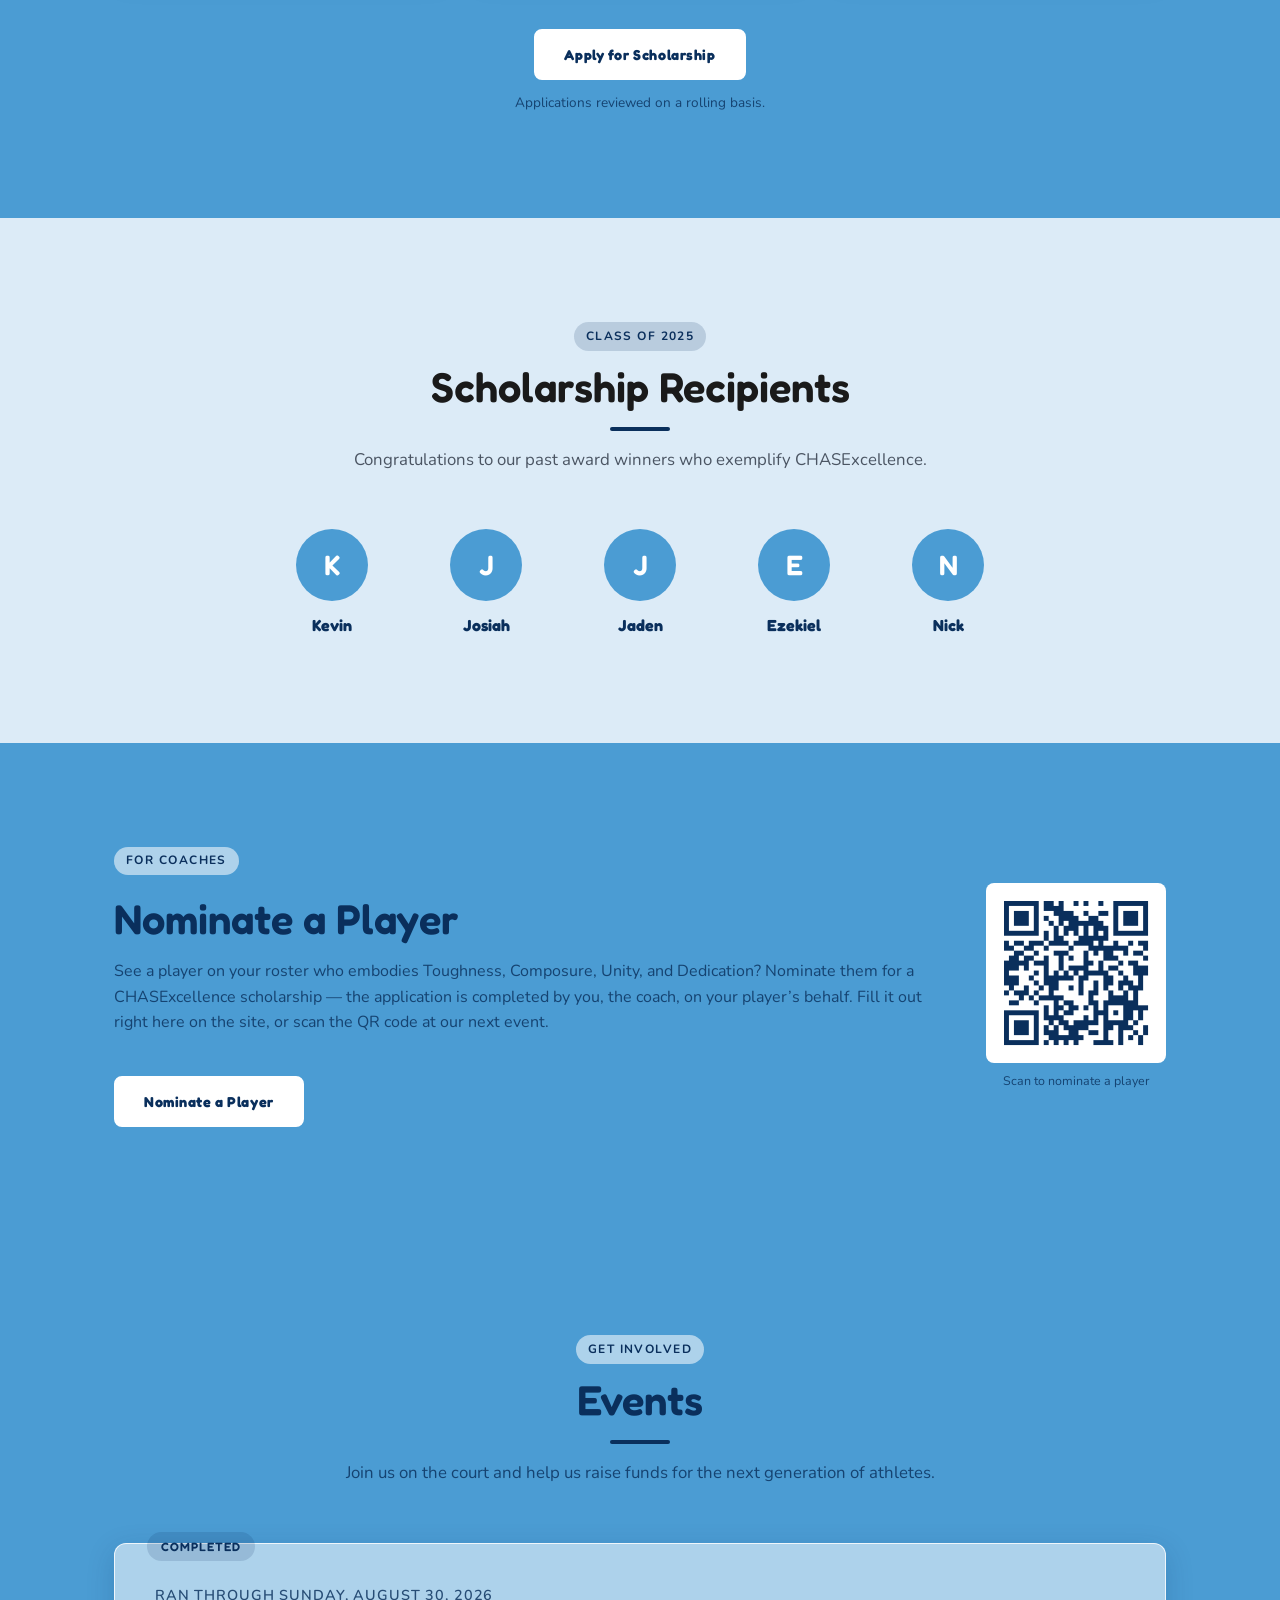
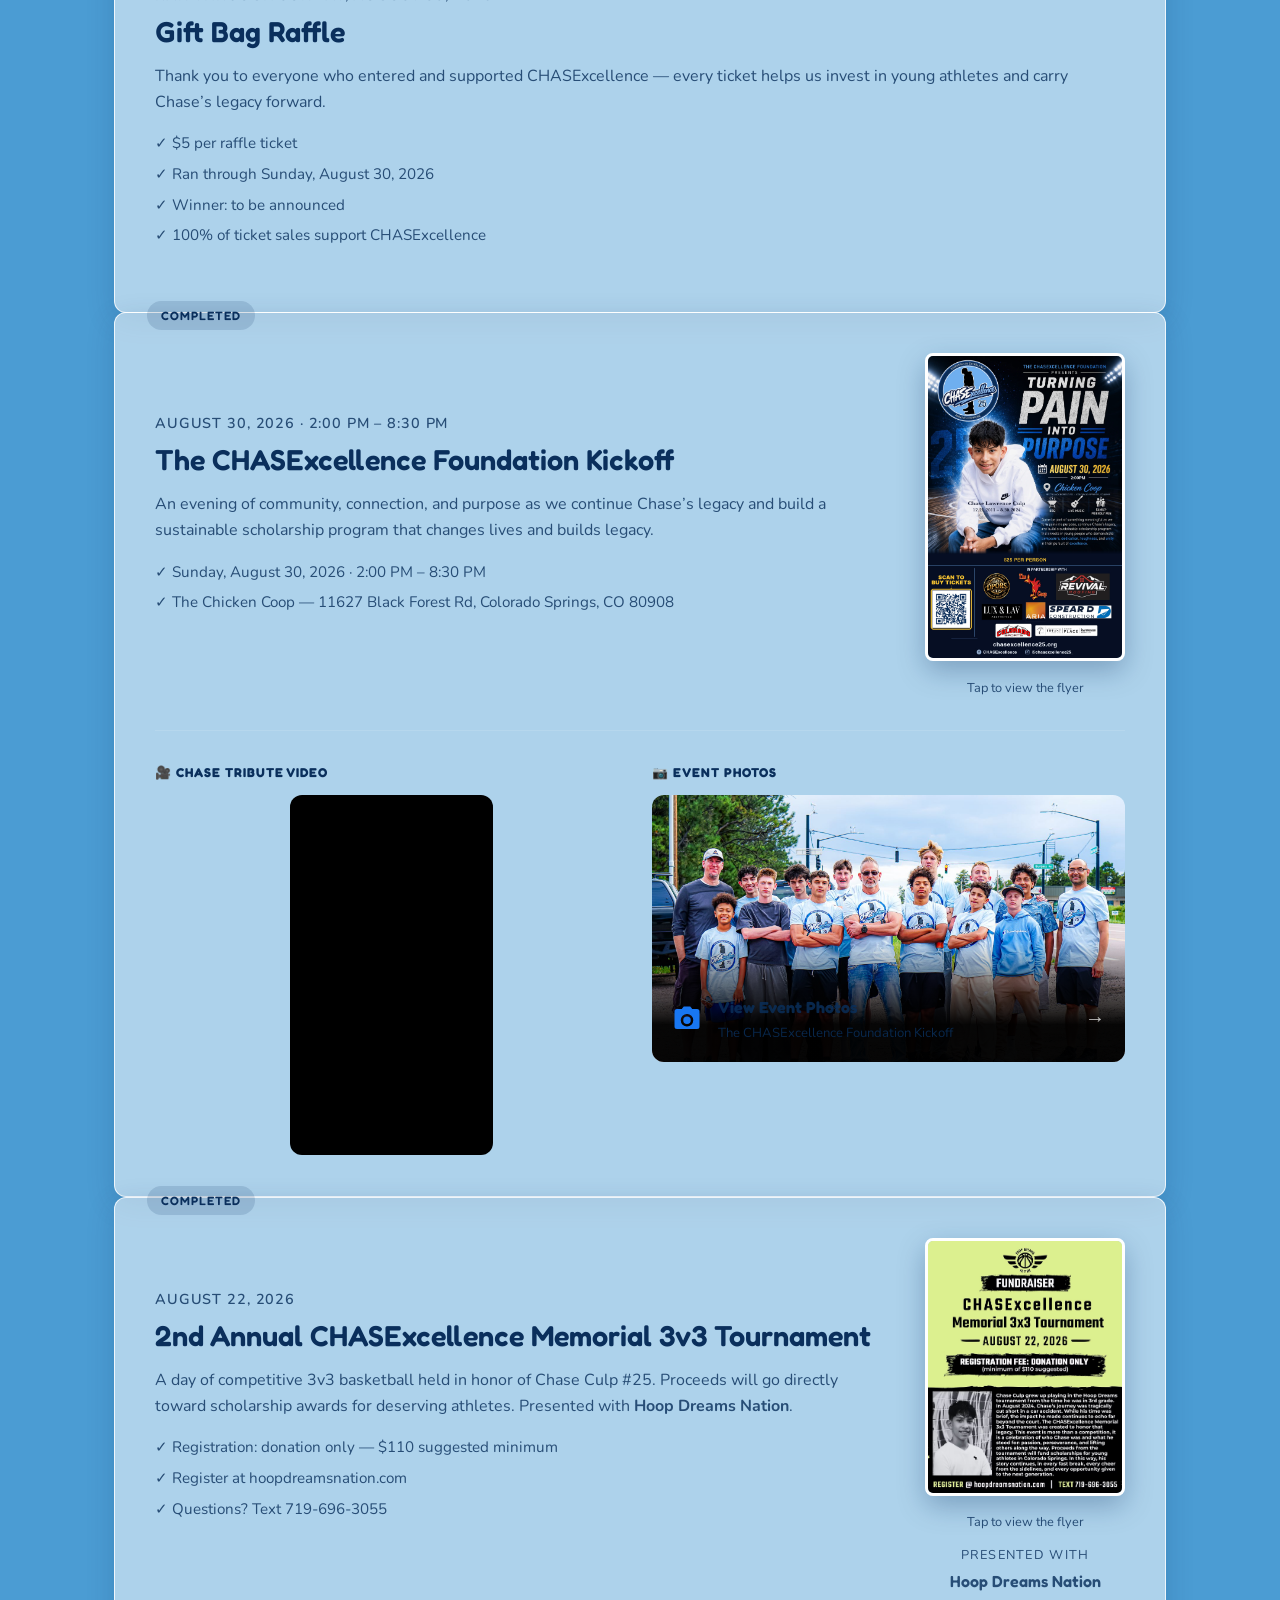
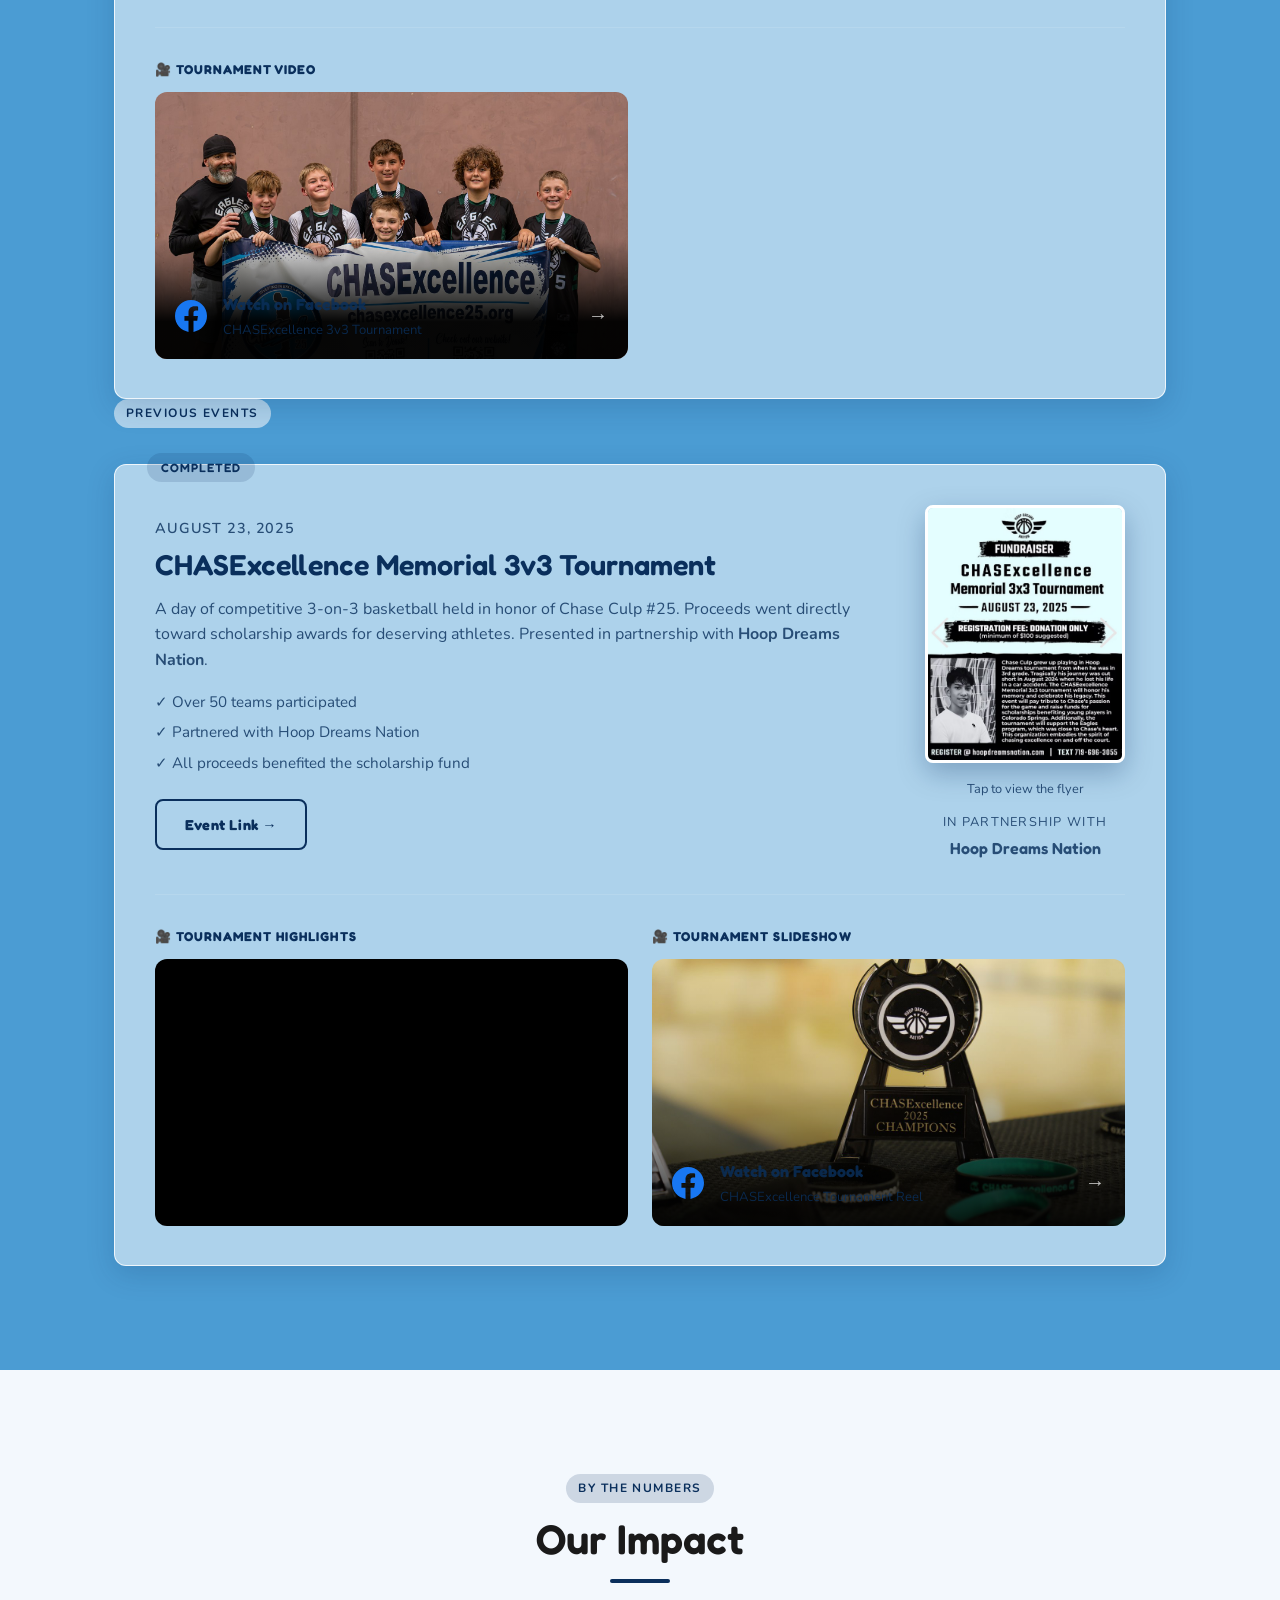
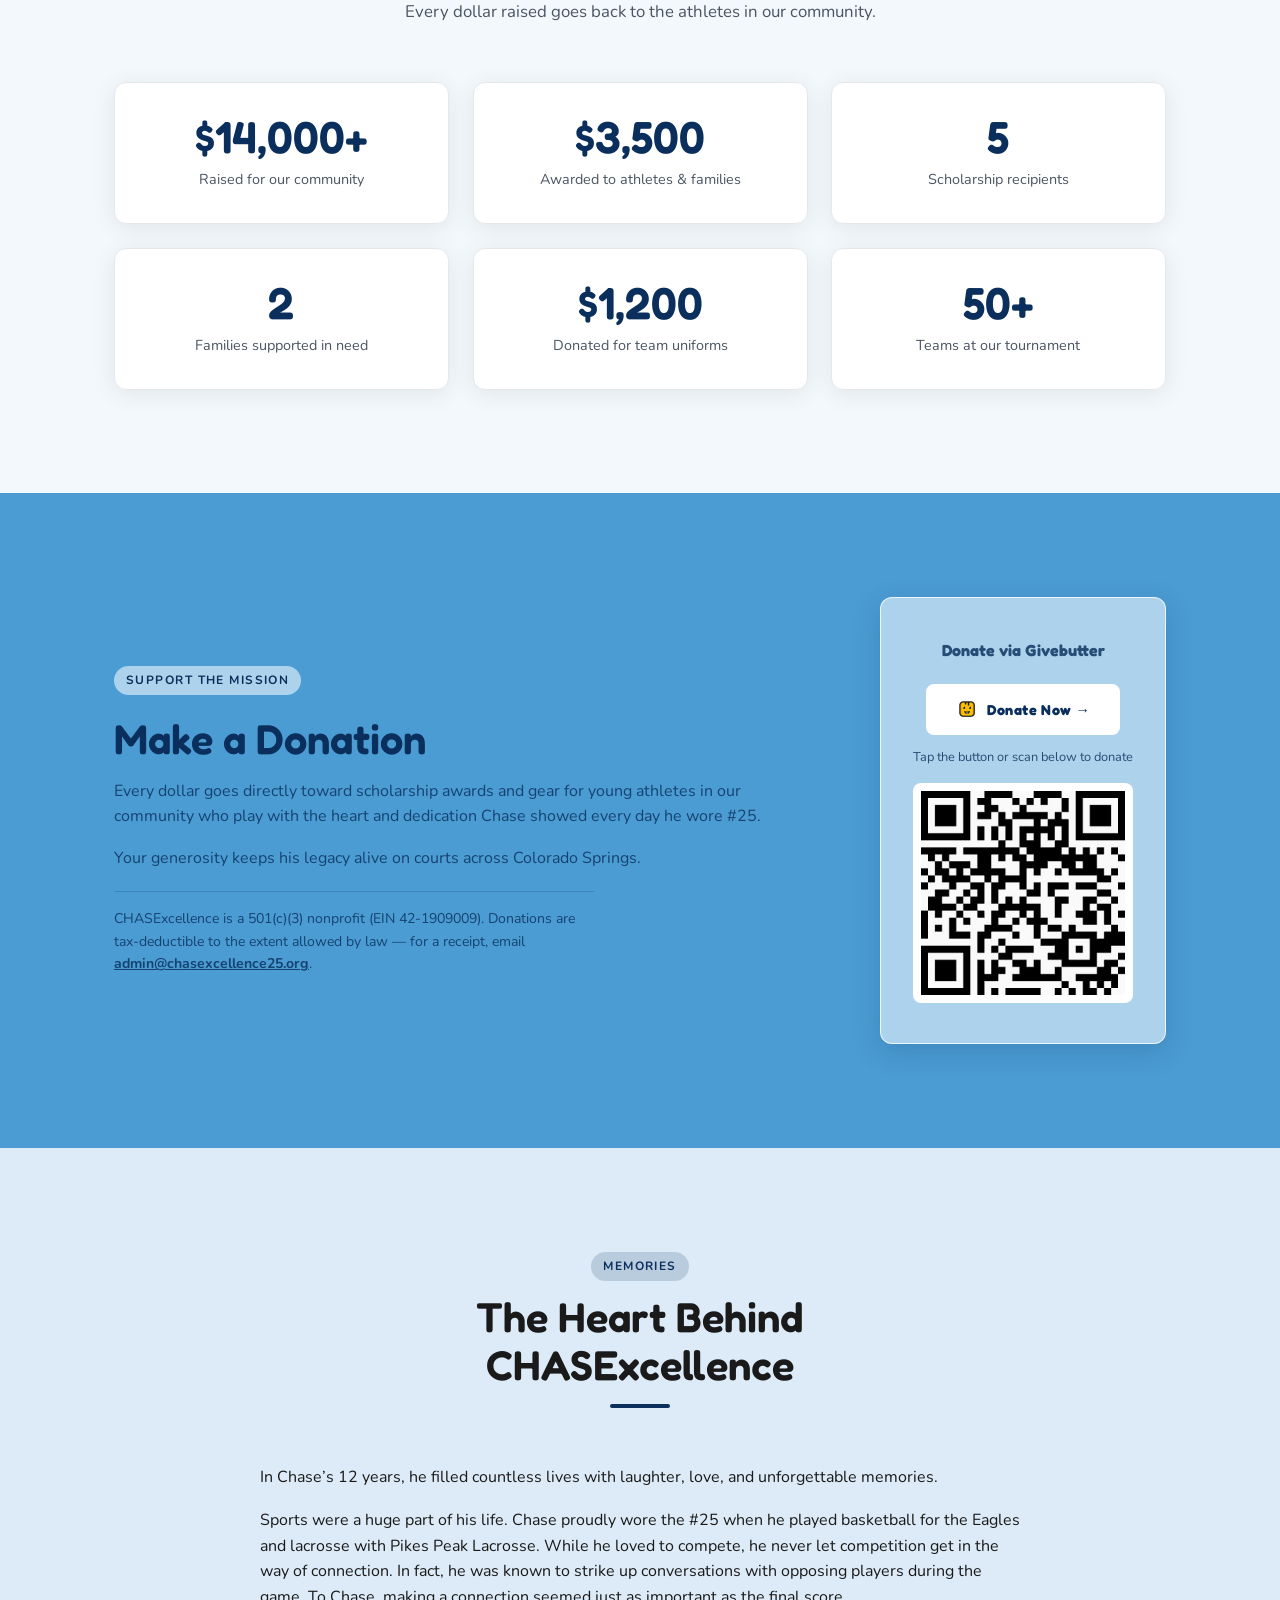
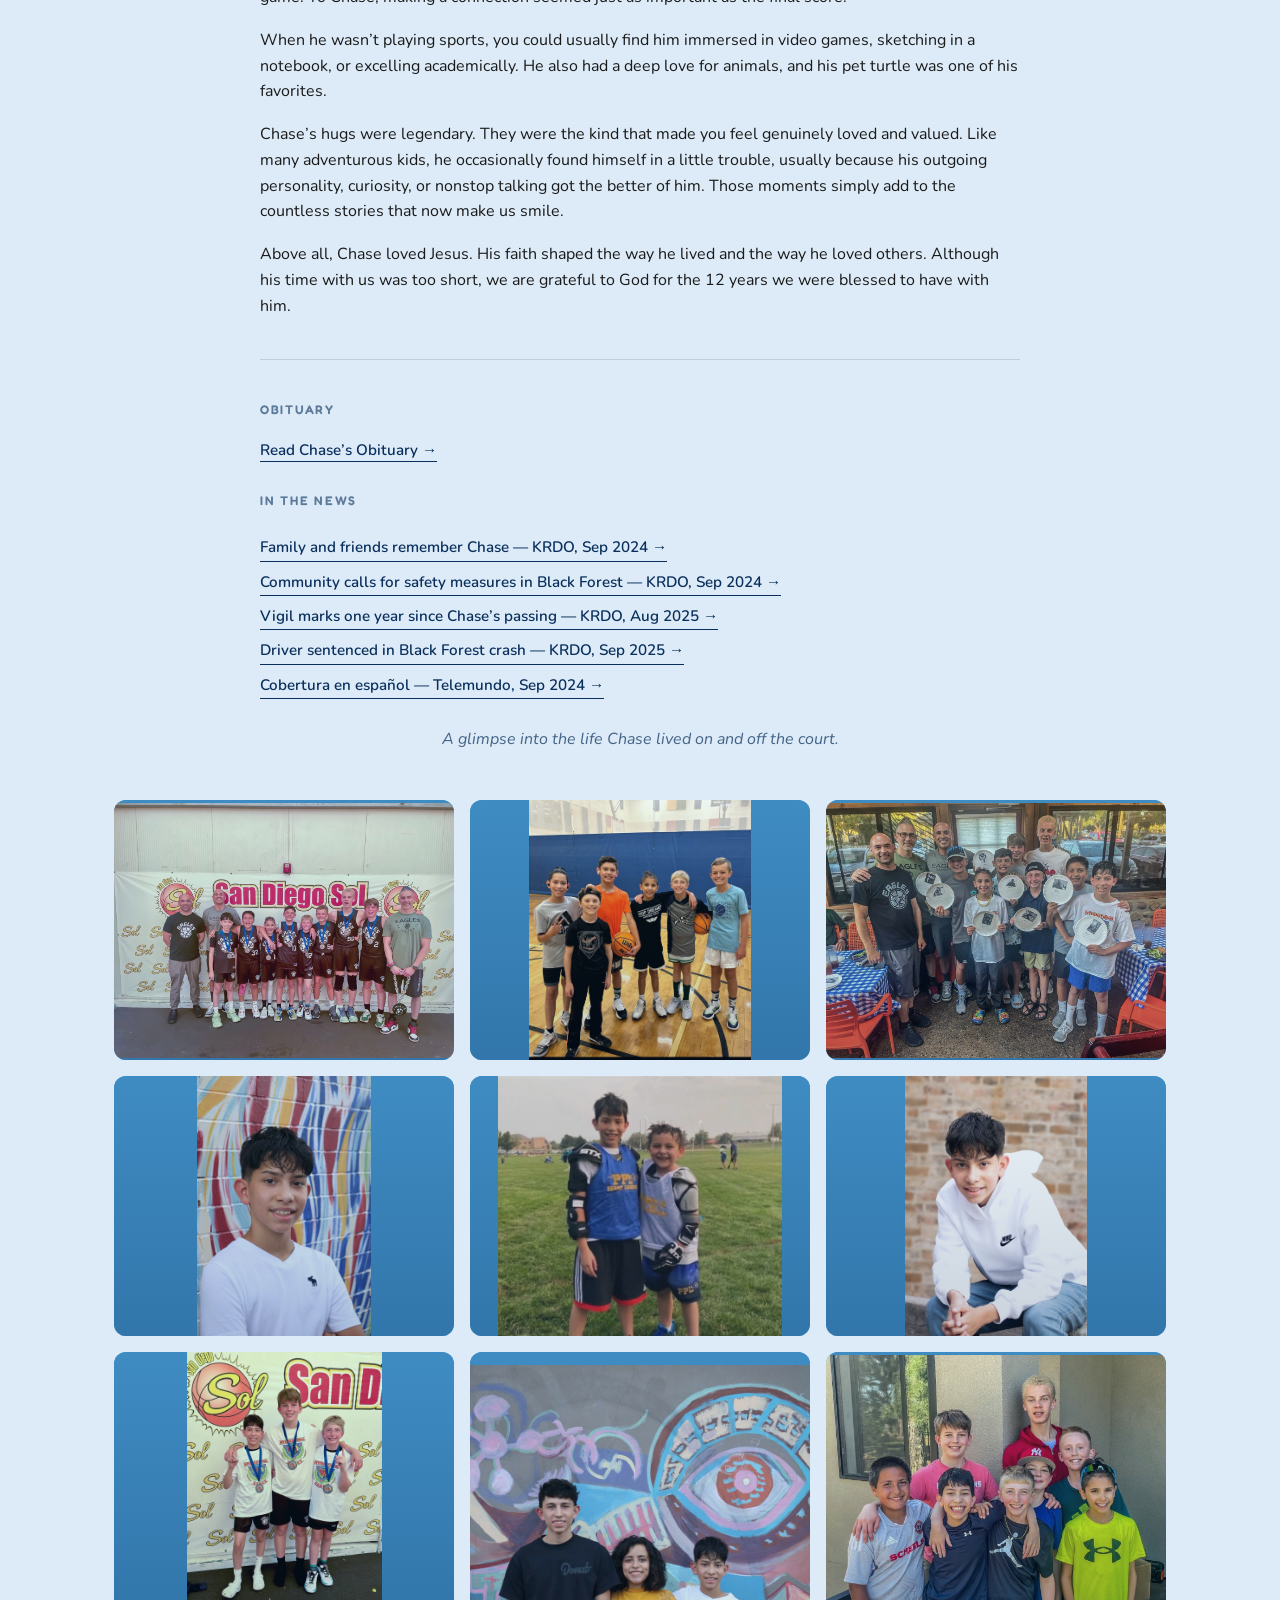
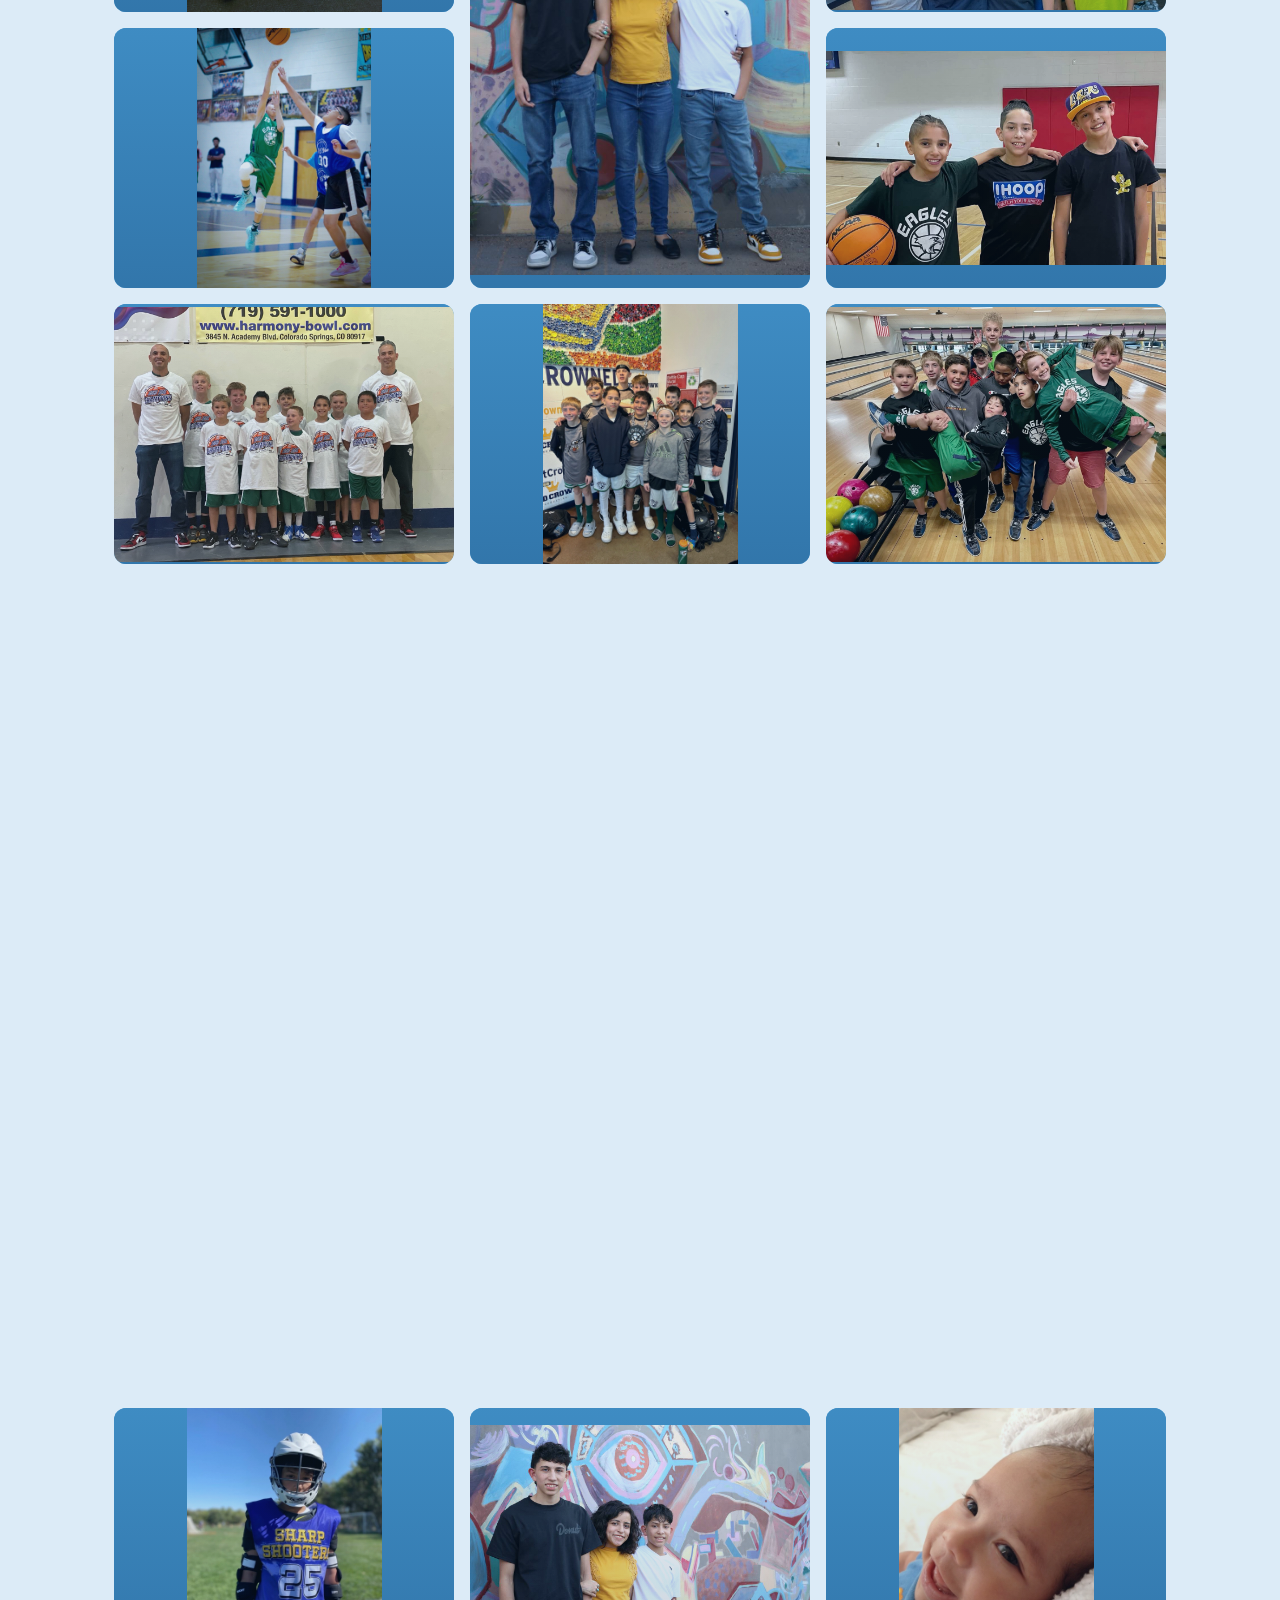
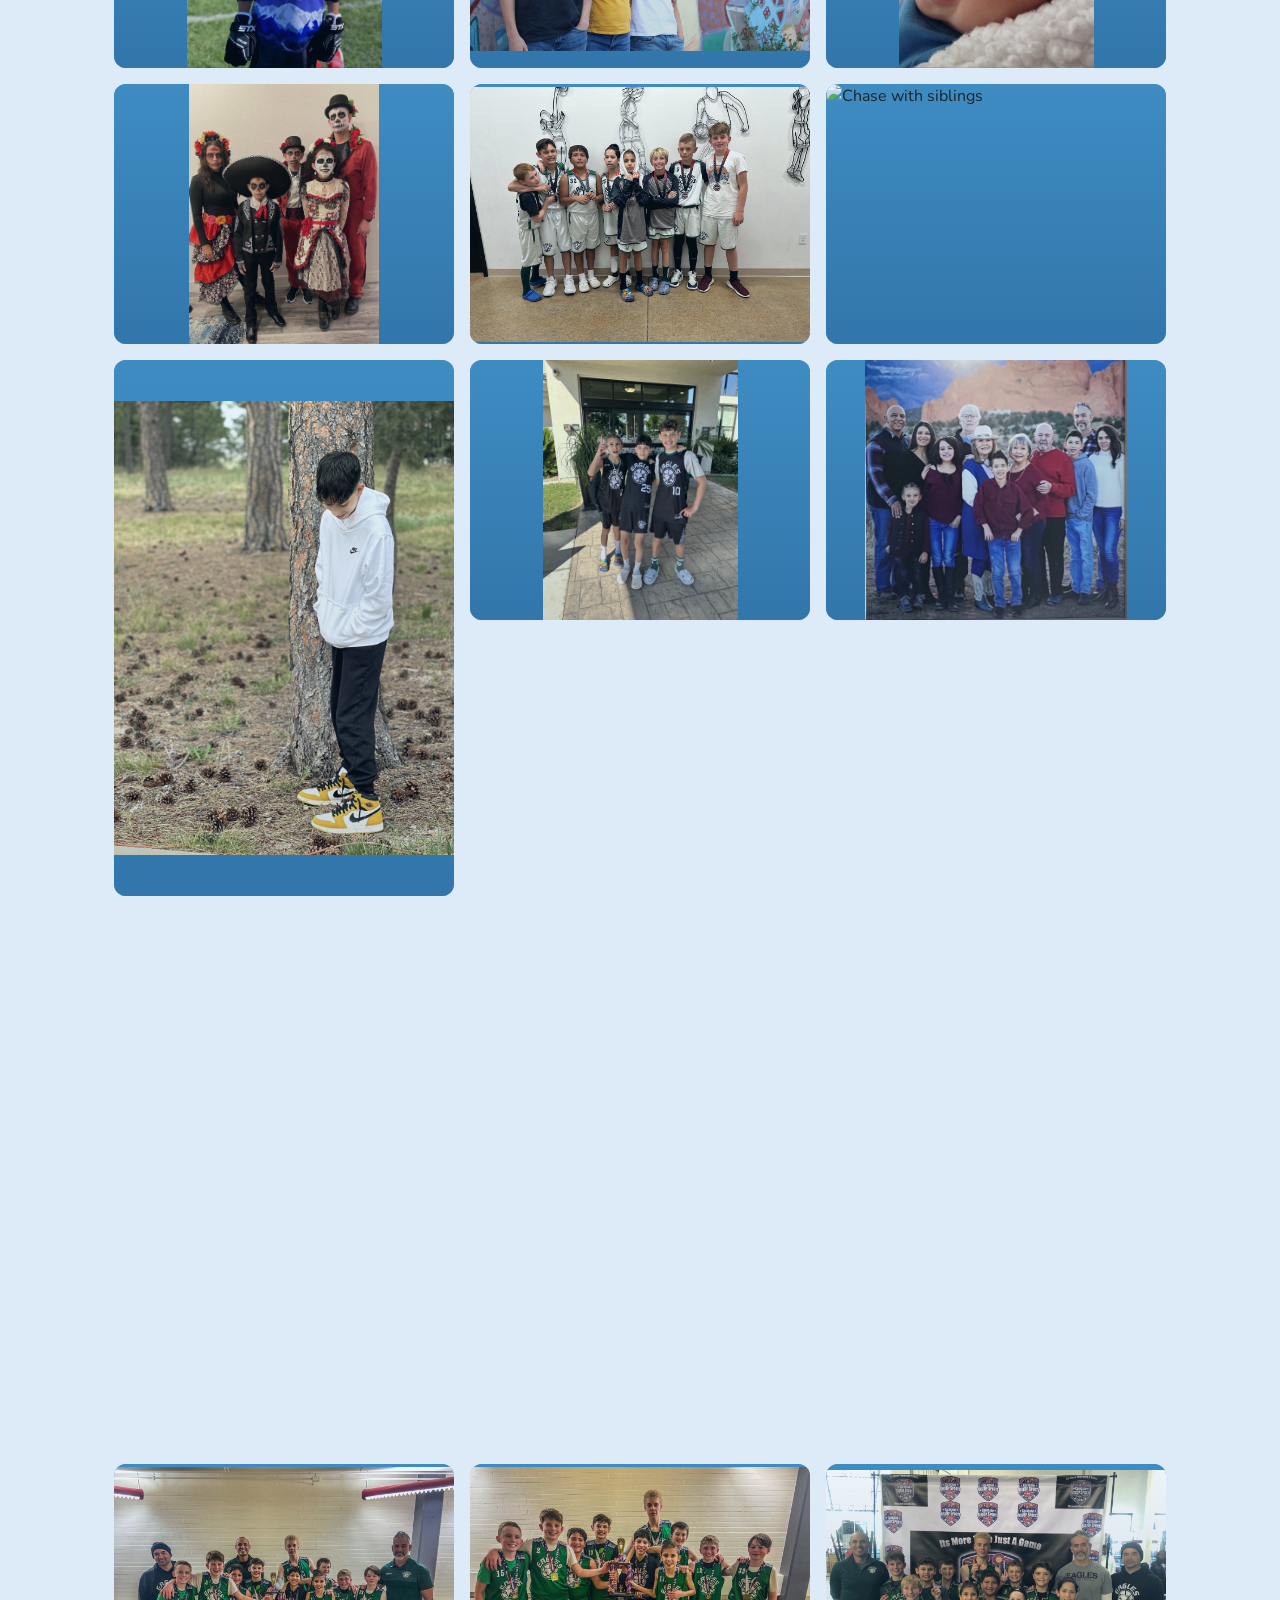
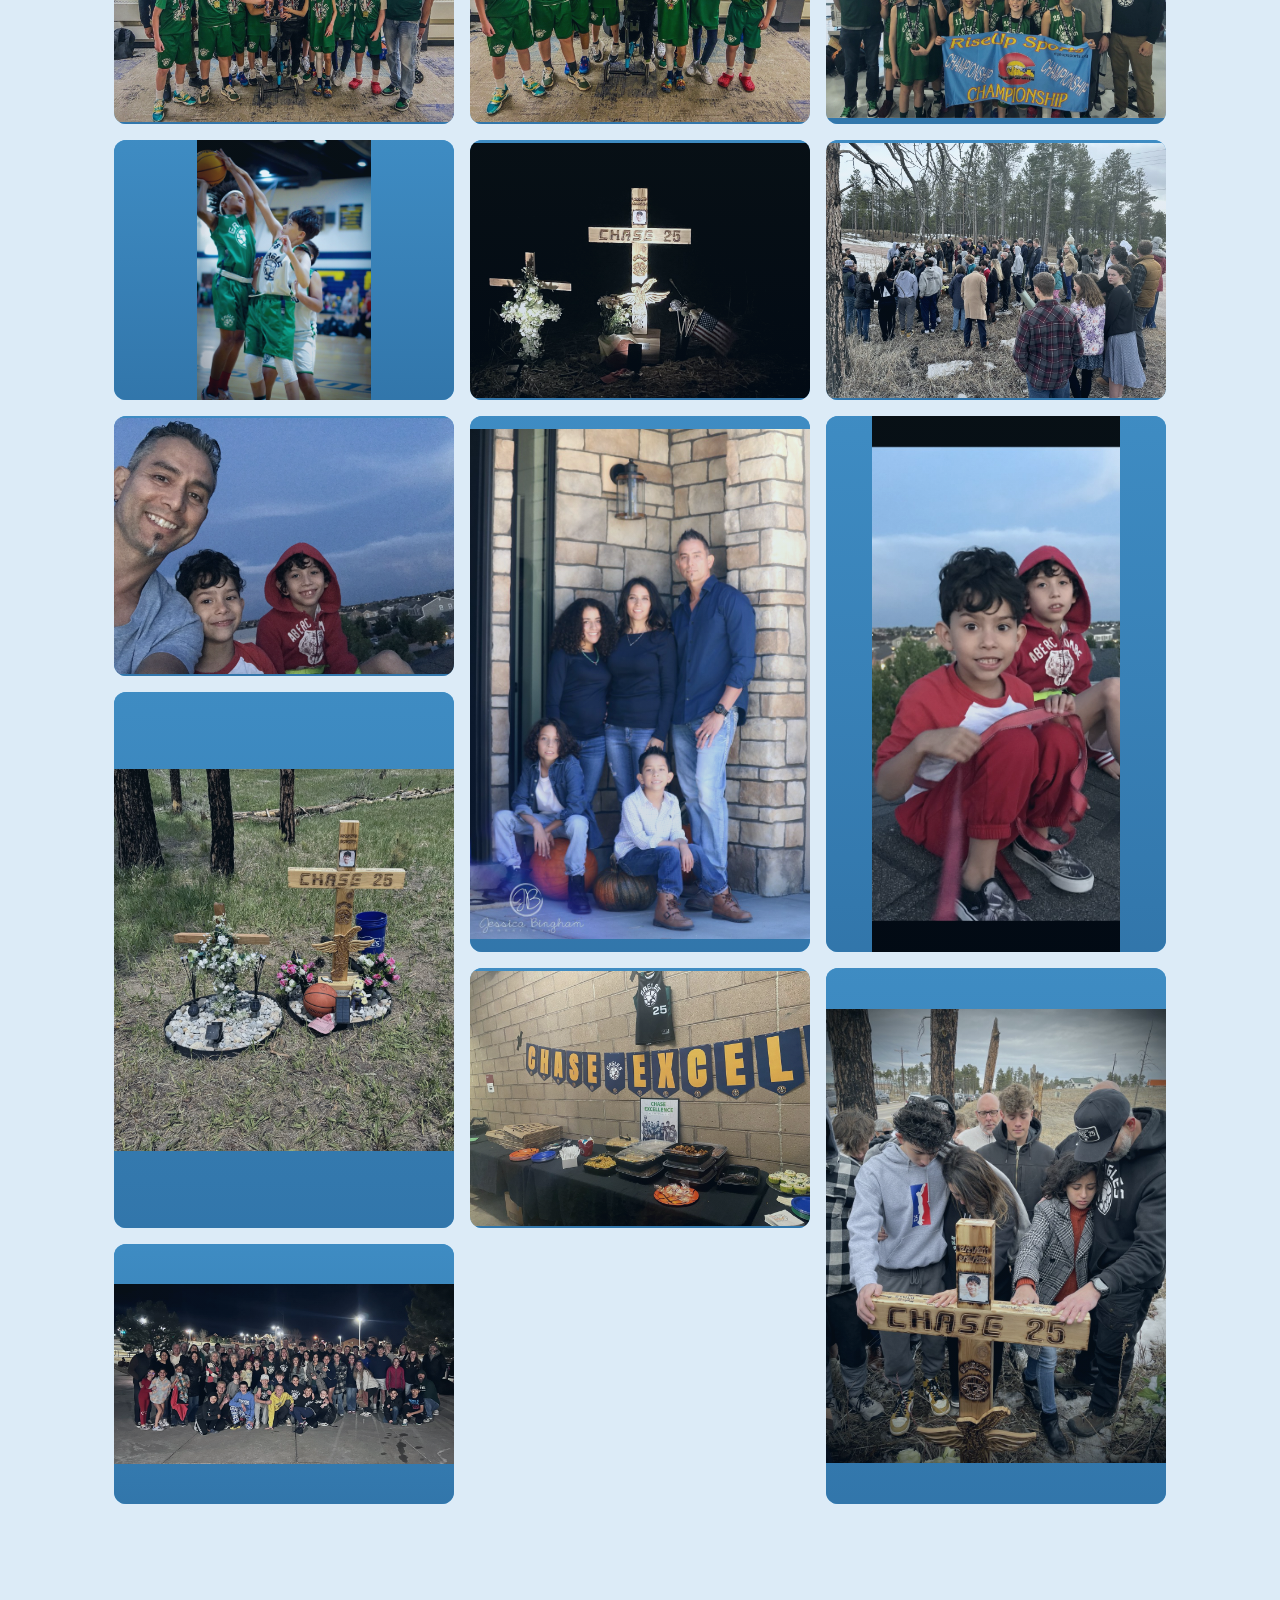
==== commit c865c4e9: "Remove raffle winner's name and flyer from the site The winner never responded to email, text, or ph" ====
--- a/index.html
+++ b/index.html
@@ -261,27 +261,20 @@
 
       <div class="event-card-featured event-card-past">
         <div class="event-badge event-badge-past">Completed</div>
-        <div class="event-content">
+        <div class="event-content event-content-single">
           <div class="event-info">
-            <p class="event-date">Winner announced Monday, August 31, 2026</p>
+            <p class="event-date">Ran through Sunday, August 30, 2026</p>
             <h3 class="event-title">Gift Bag Raffle</h3>
             <p class="event-desc">
-              &#127881; Congratulations to our Gift Bag Raffle winner, <strong>Janna Jacobs</strong>!
               Thank you to everyone who entered and supported CHASExcellence &mdash; every
               ticket helps us invest in young athletes and carry Chase&rsquo;s legacy forward.
             </p>
             <ul class="event-details">
               <li>&#10003; $5 per raffle ticket</li>
               <li>&#10003; Ran through Sunday, August 30, 2026</li>
-              <li>&#10003; Winner: Janna Jacobs</li>
+              <li>&#10003; Winner: to be announced</li>
               <li>&#10003; 100% of ticket sales support CHASExcellence</li>
             </ul>
-          </div>
-          <div class="event-visual">
-            <a href="images/raffle-winner-flyer.jpg" target="_blank" rel="noopener" class="event-flyer-link">
-              <img loading="lazy" src="images/raffle-winner-flyer.jpg" alt="Congratulations to Gift Bag Raffle winner Janna Jacobs" class="event-flyer" />
-            </a>
-            <p class="event-flyer-caption">Tap to view the flyer</p>
           </div>
         </div>
       </div>
